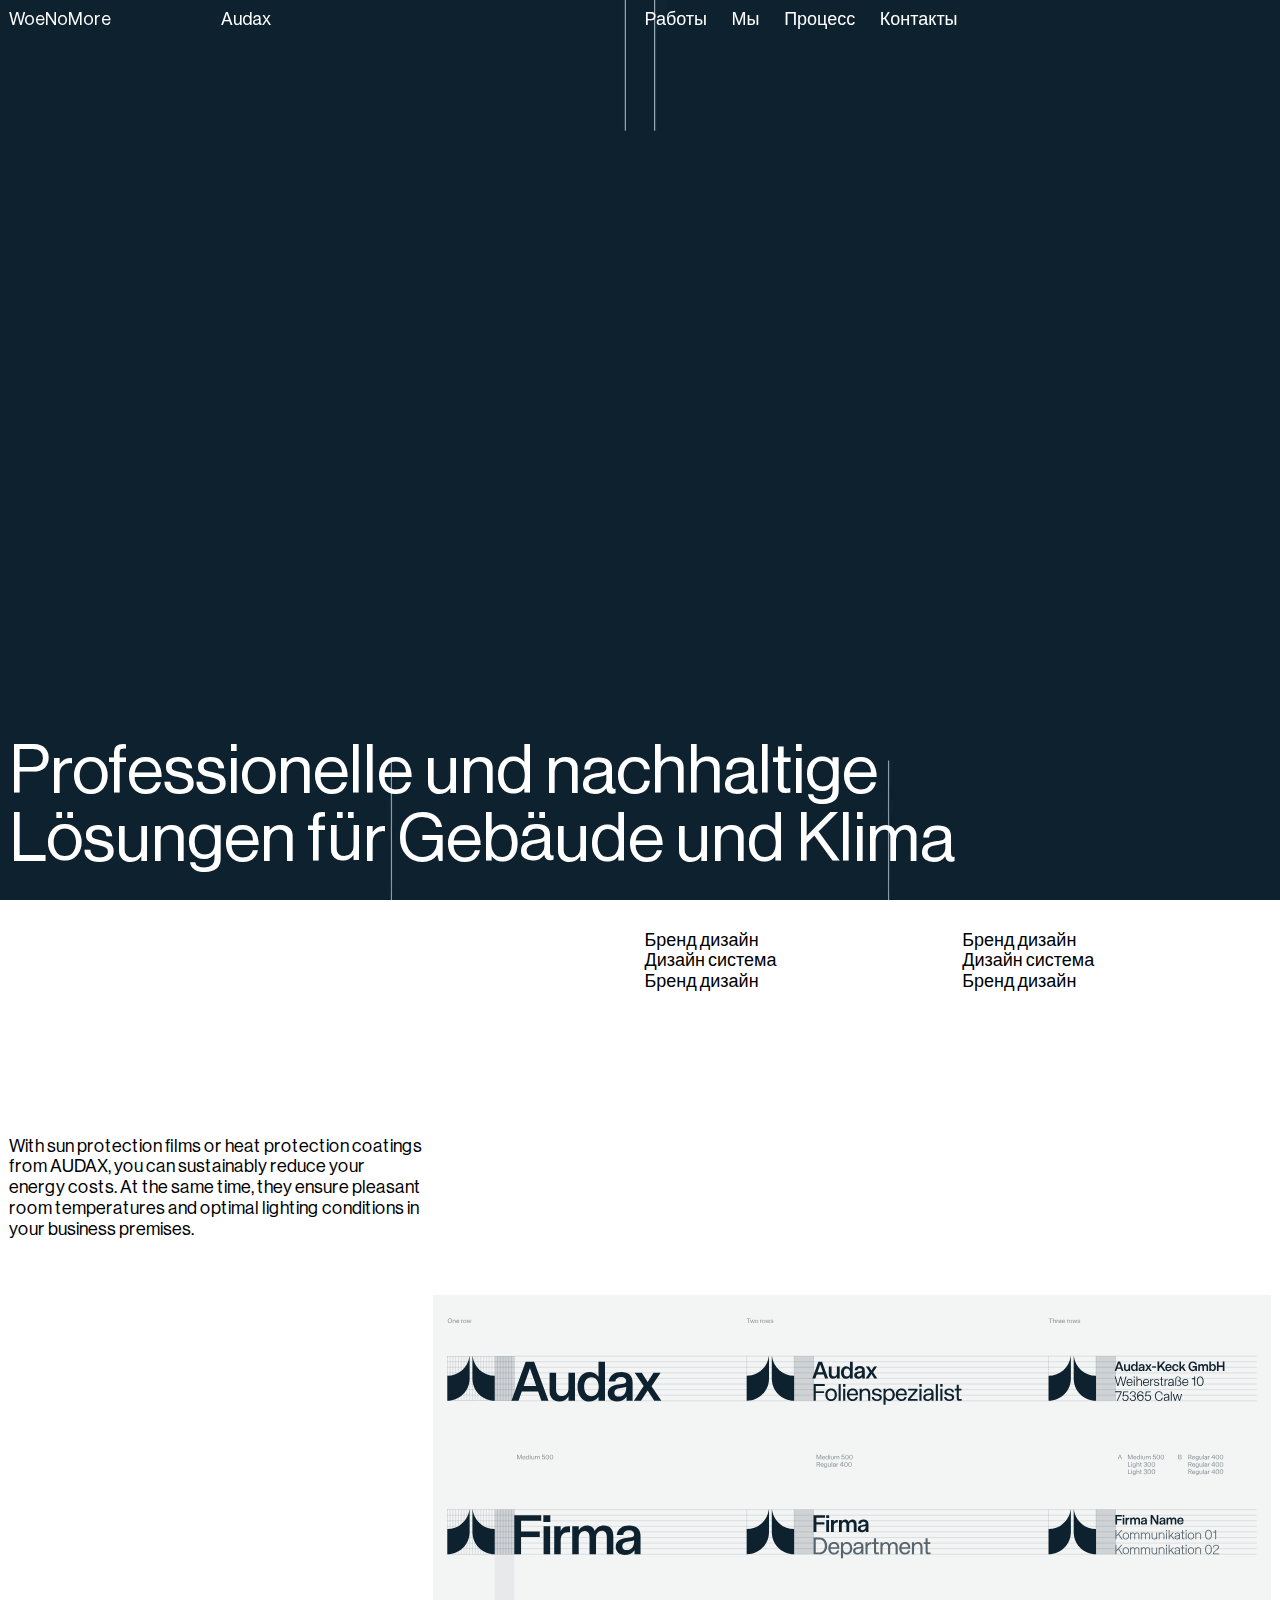
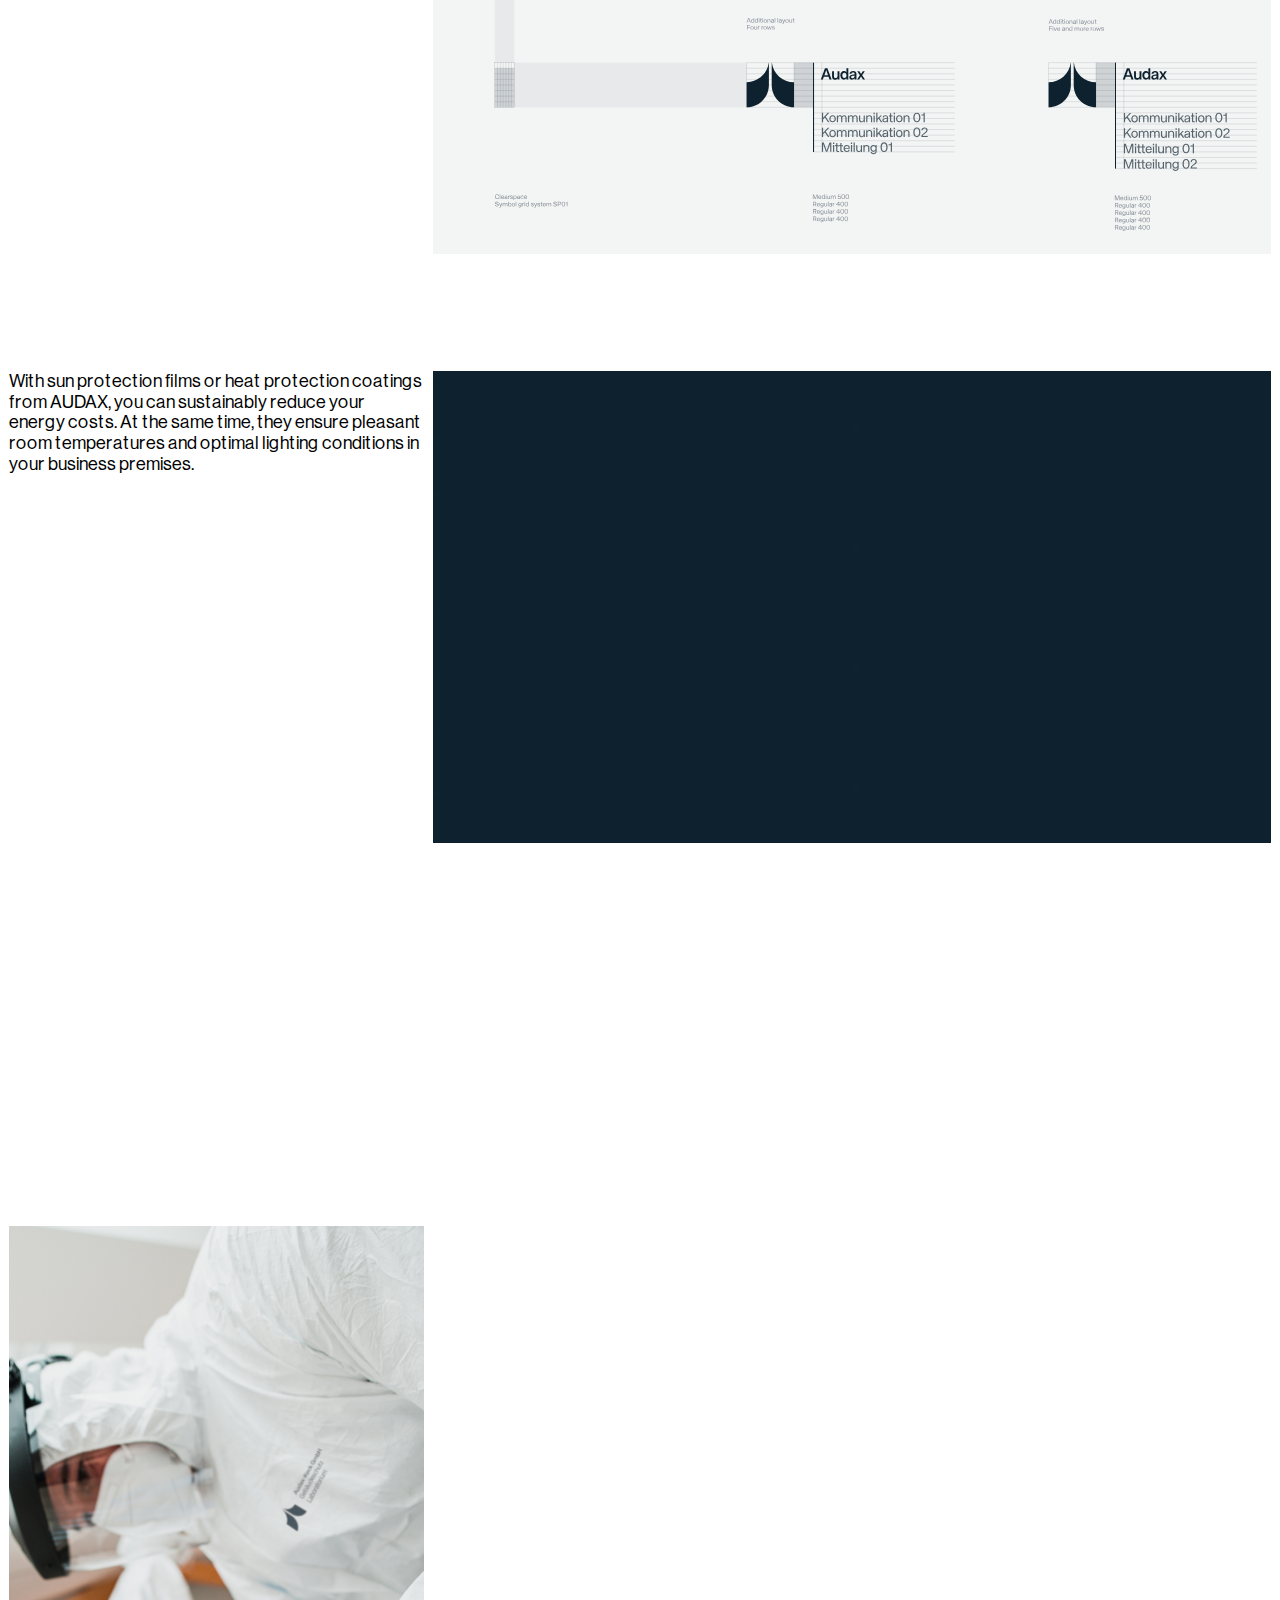
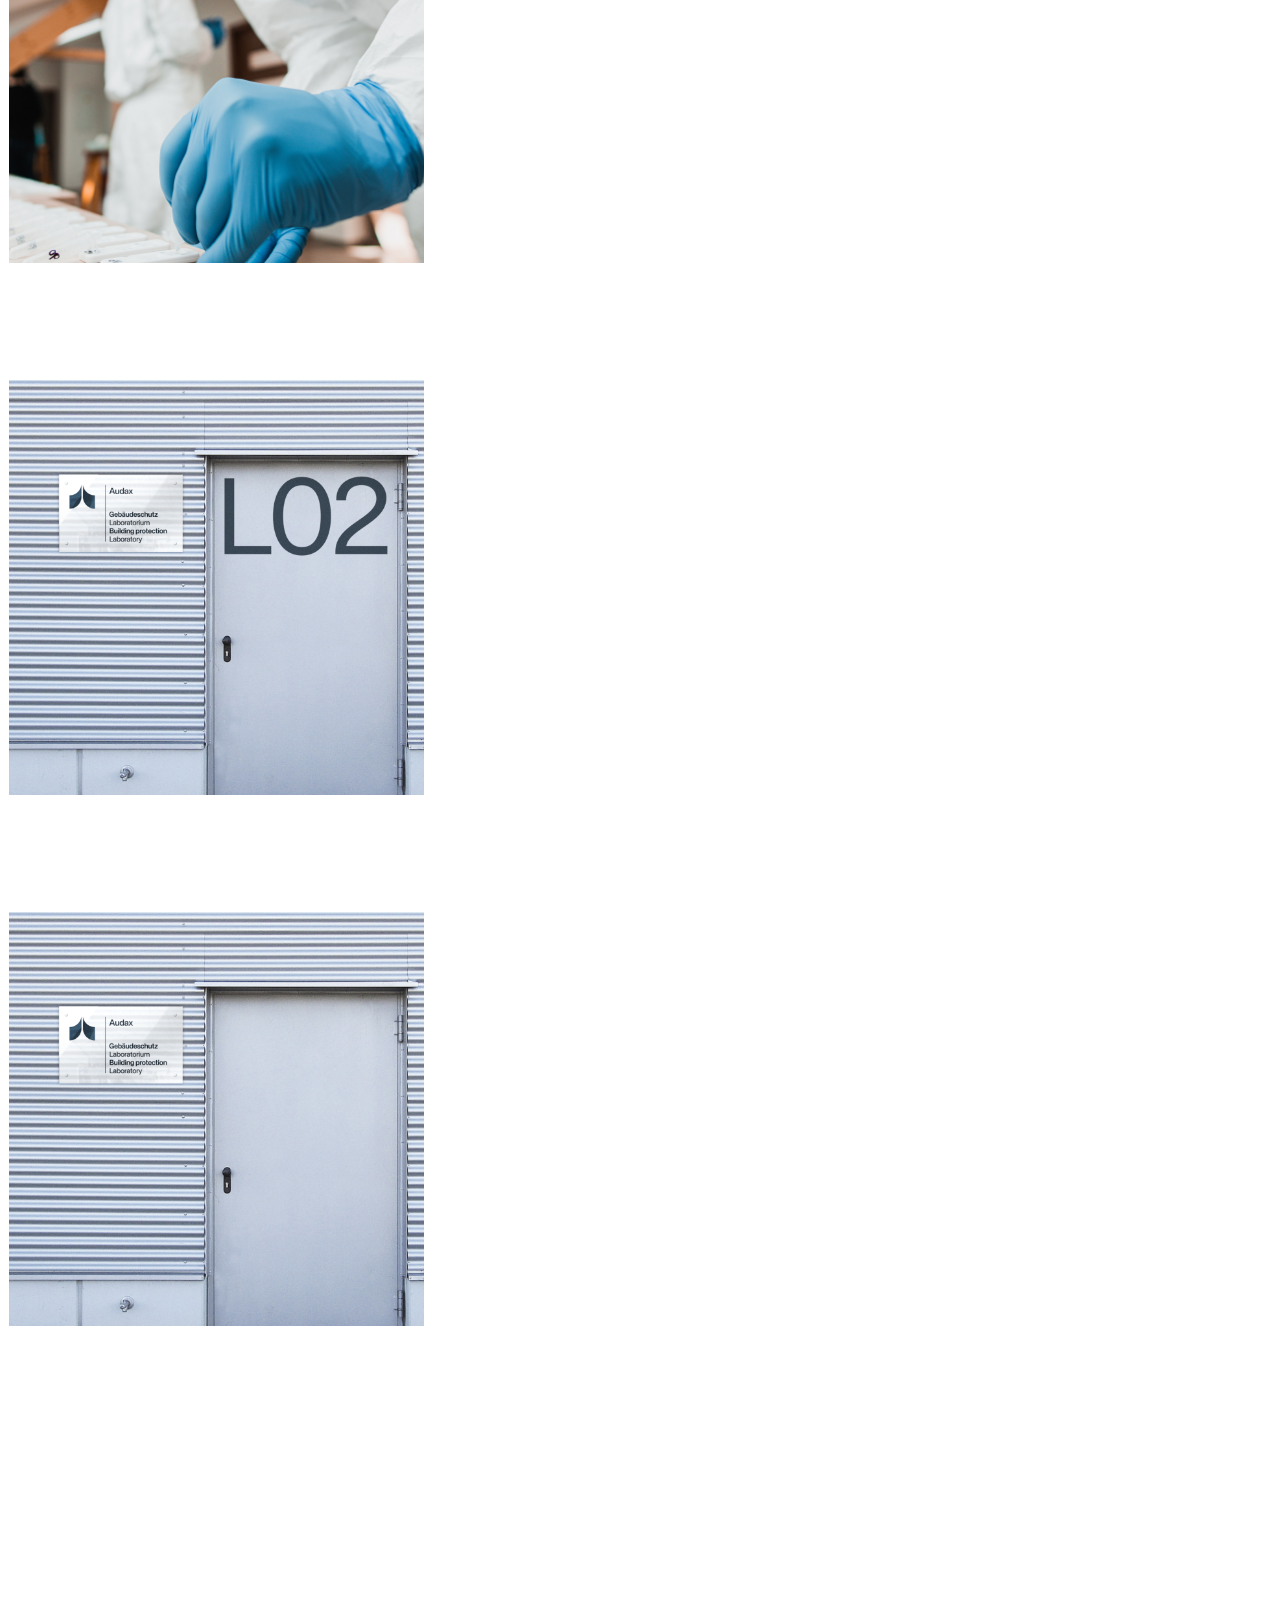
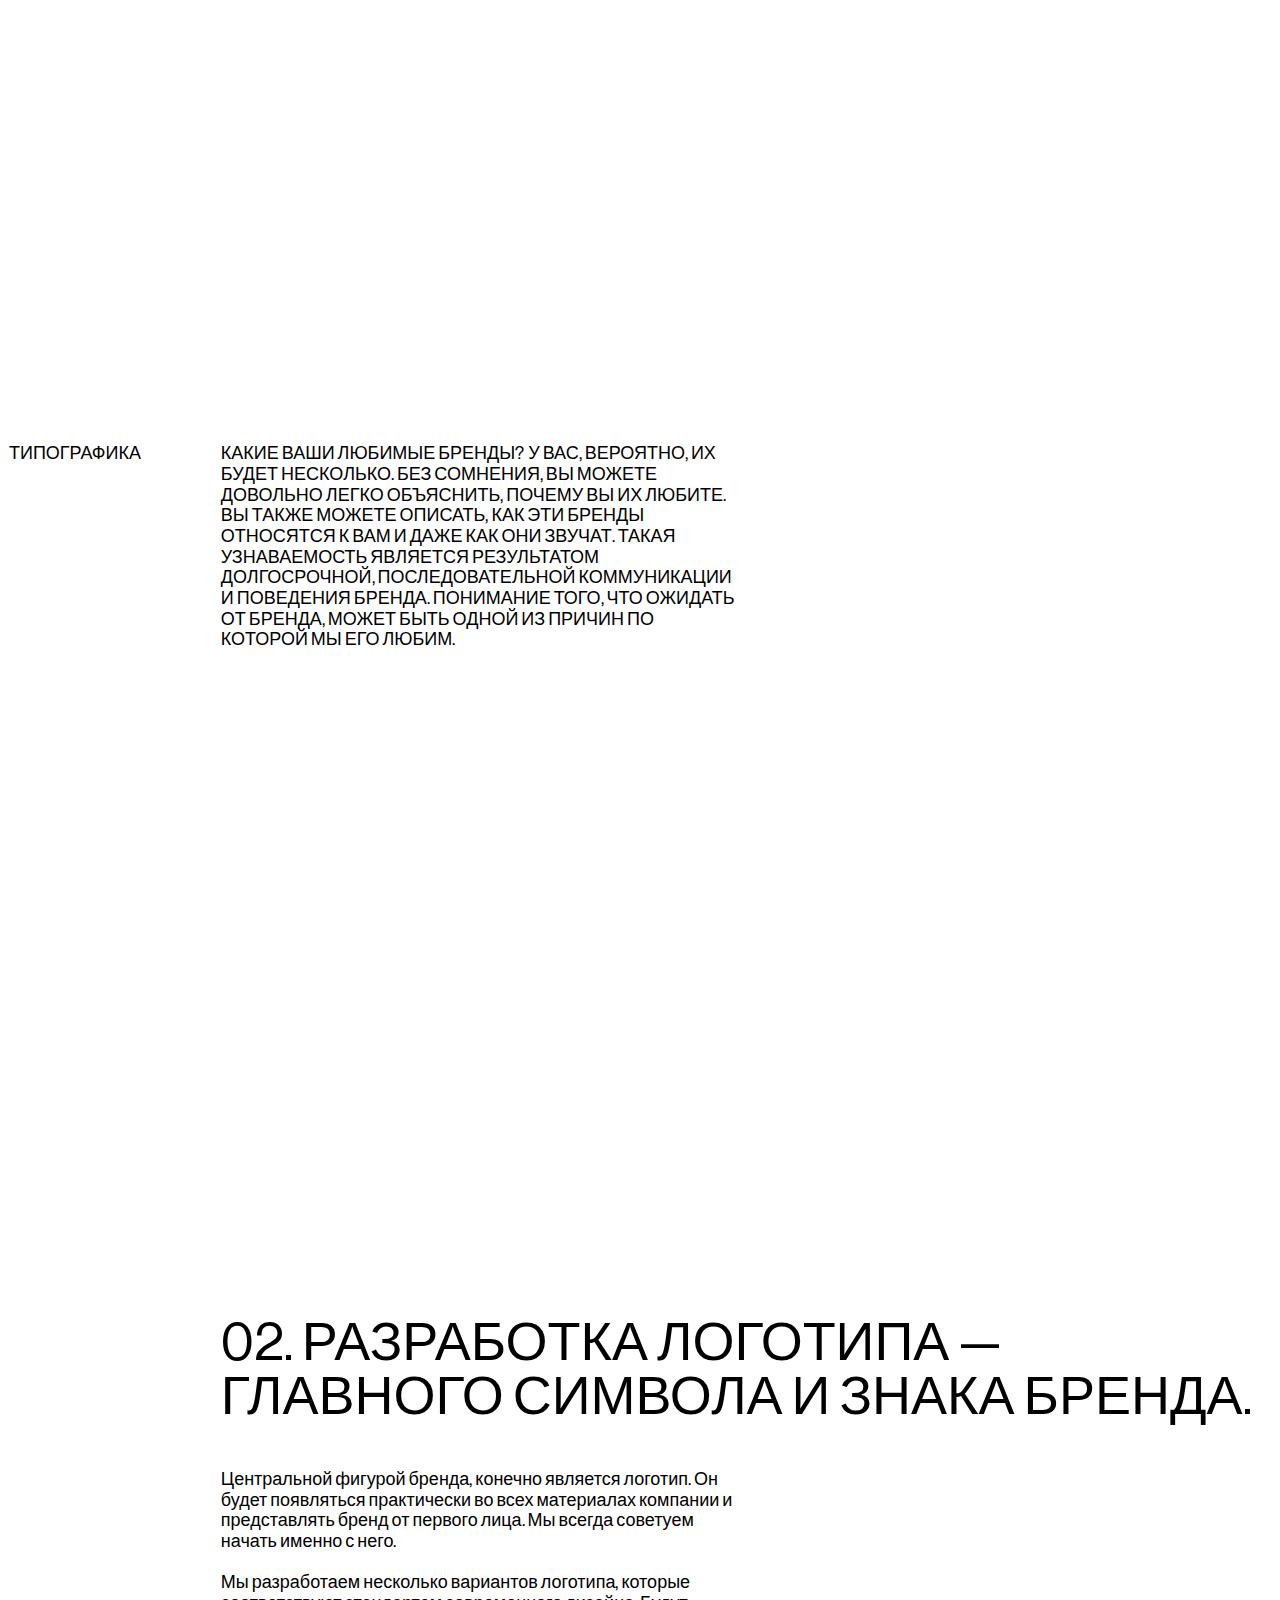
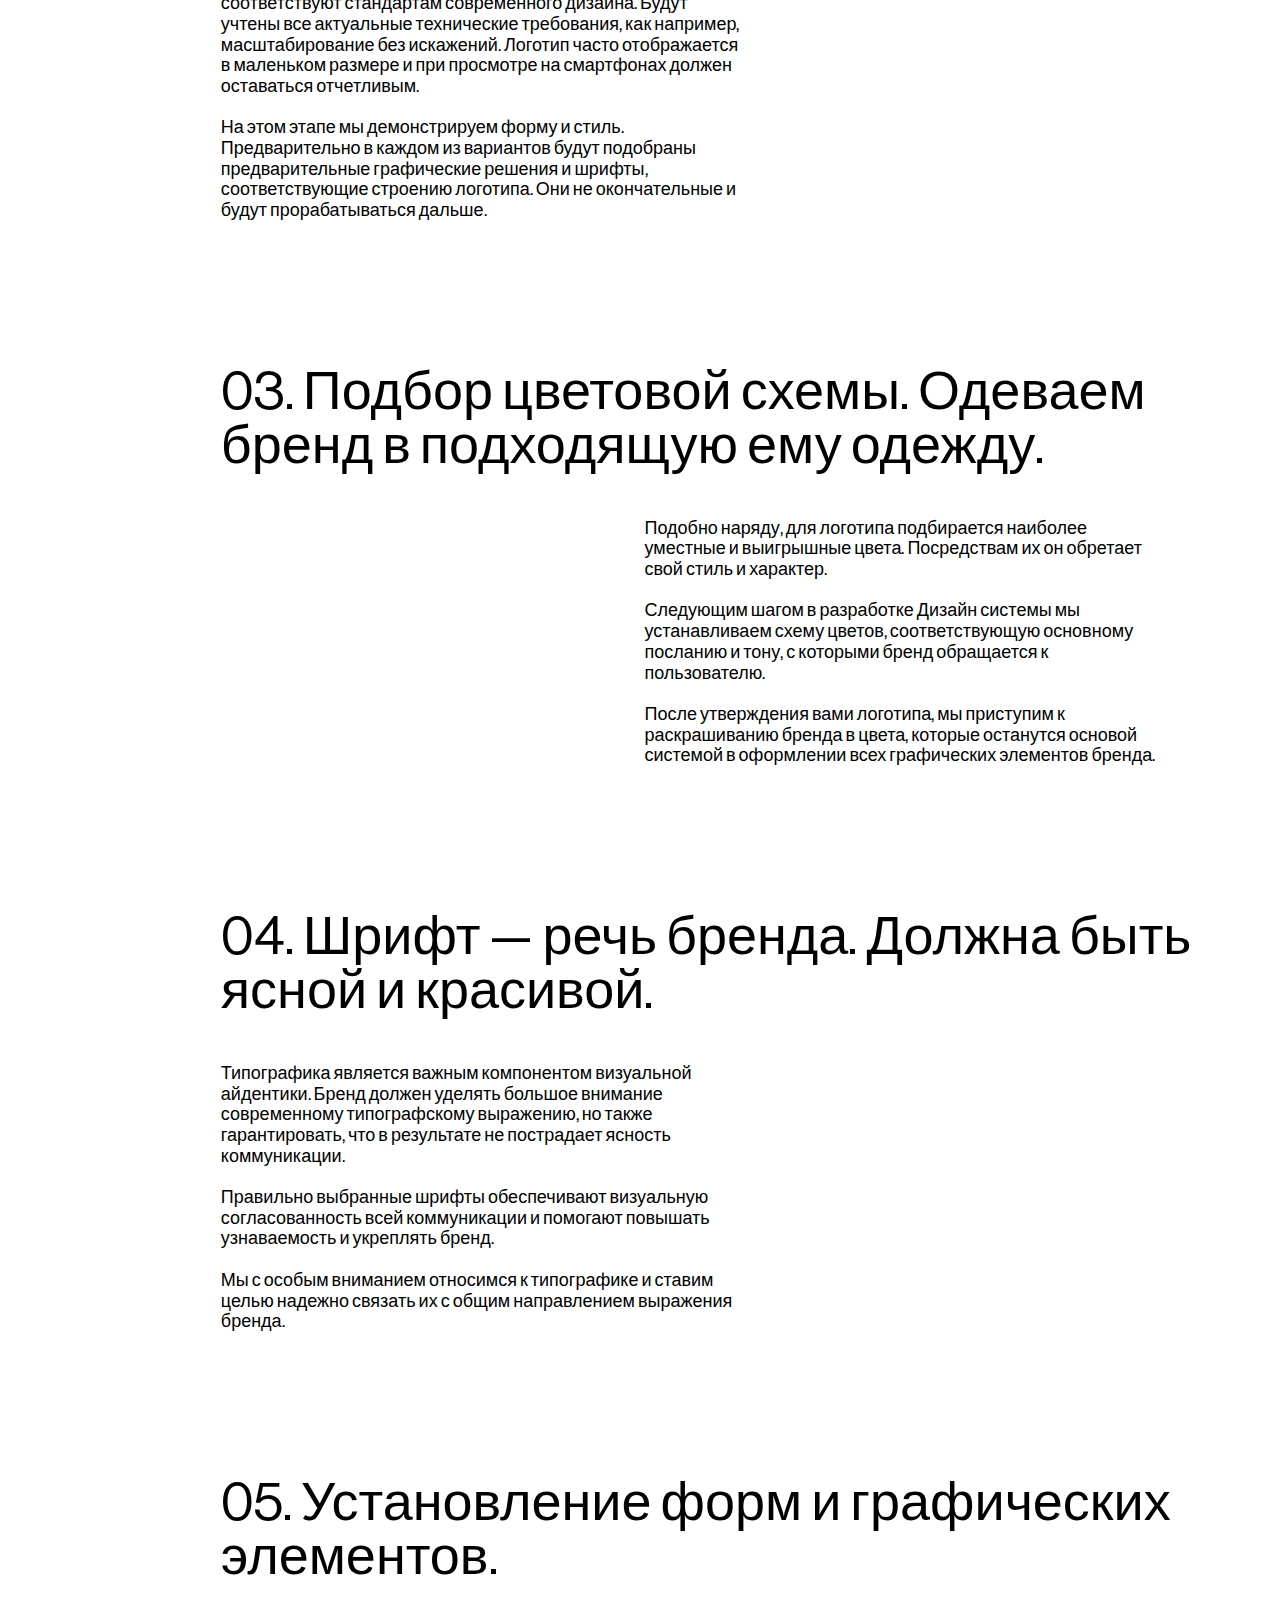
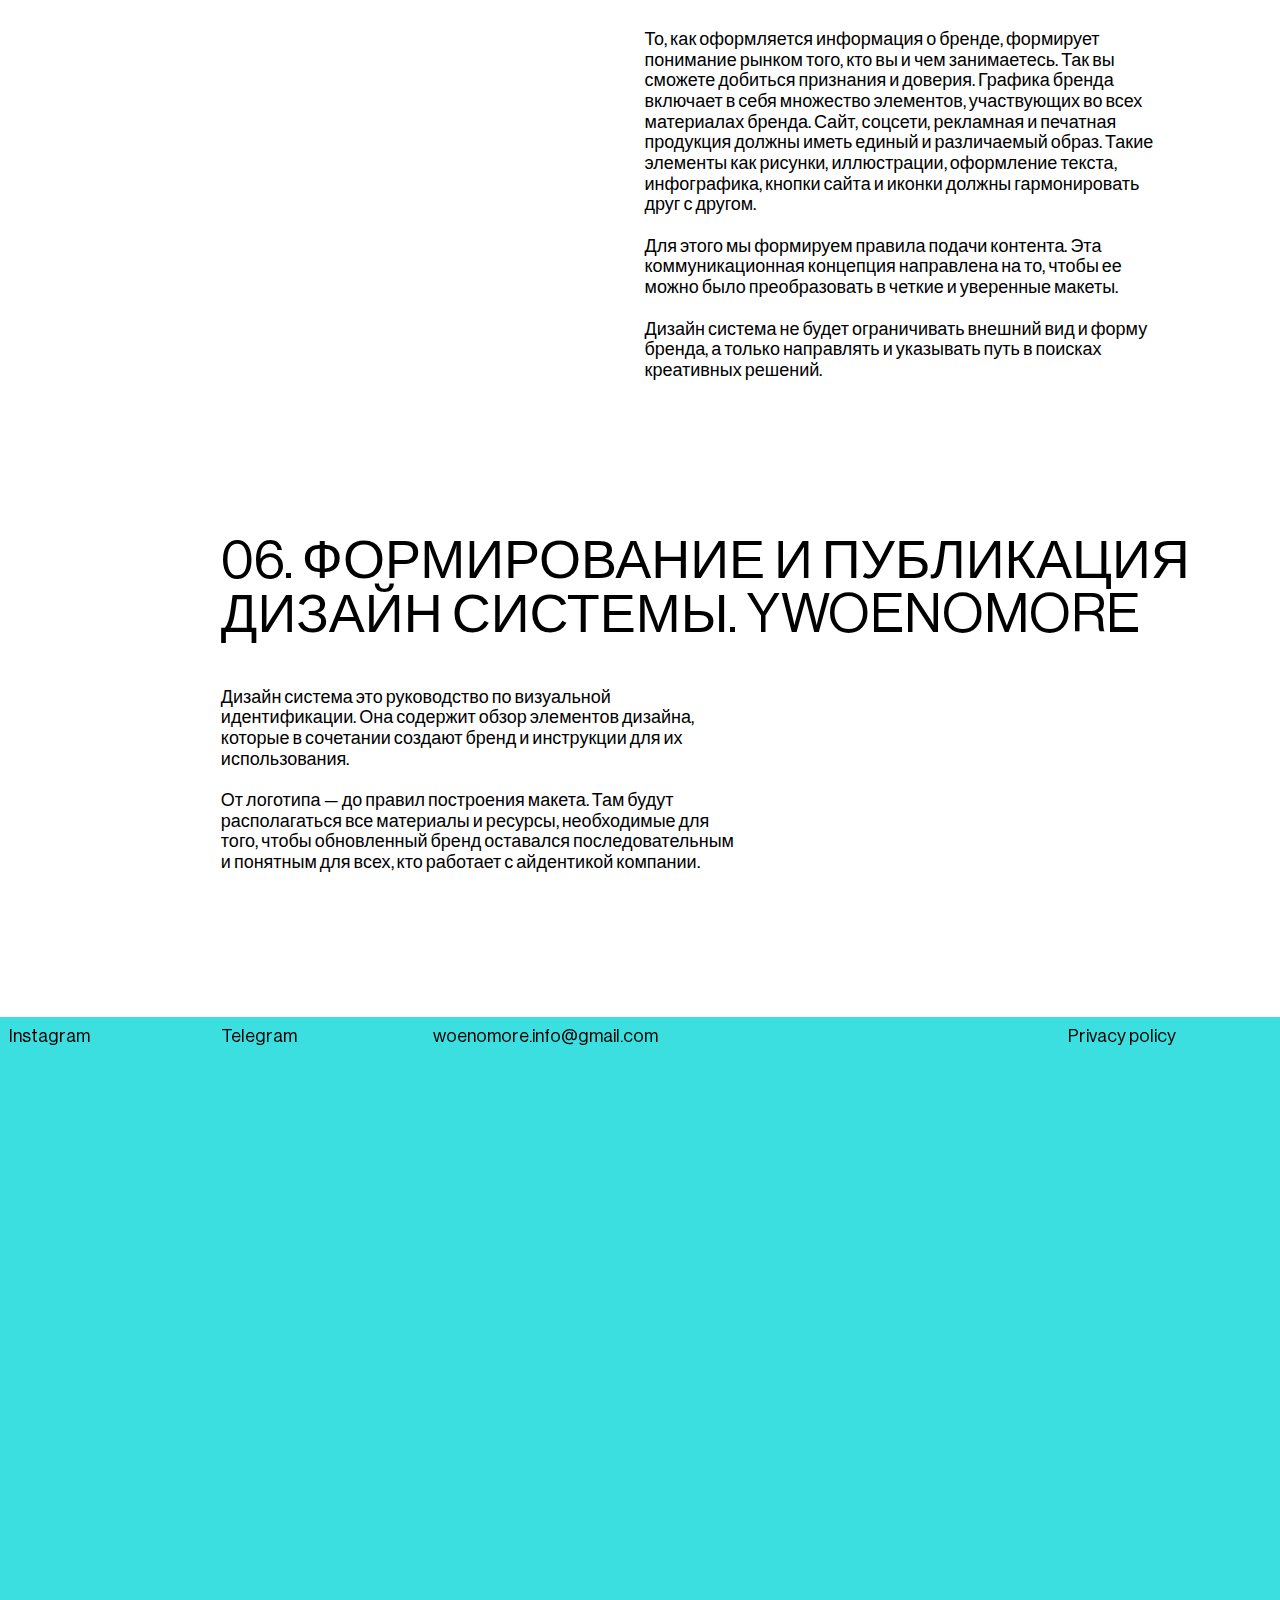
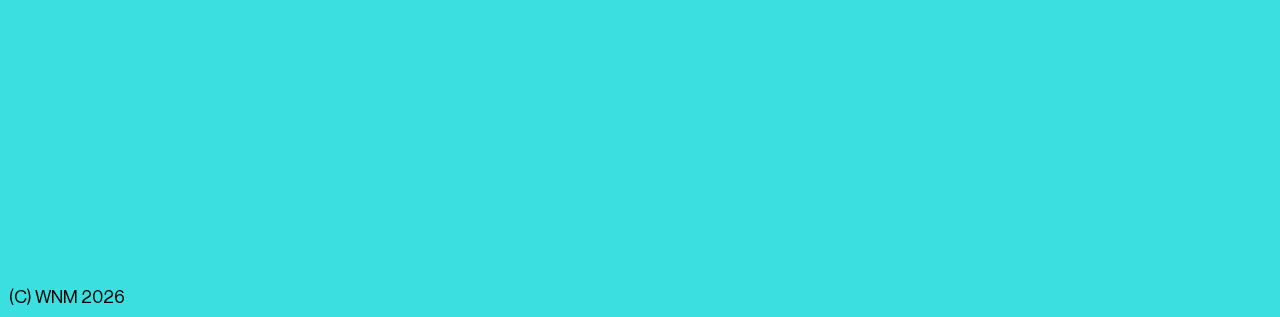
==== projects/audax/index.html @ 57696fc6 "Add files via upload" ====
<!DOCTYPE HTML>
<html lang="en-US">
	<head>
		<title>WNM AUDAX</title>
		<meta charset="utf-8" />
		<meta name="viewport" content="width=device-width, initial-scale=1, user-scalable=no" />
		<link rel="stylesheet" href="../../assets/css/main.css" />
		<noscript><link rel="stylesheet" href="../../assets/css/noscript.css" /></noscript>
        <link rel="icon" type="image/x-icon" href="../../images/support/favicon.ico">
        <link rel="apple-touch-icon" sizes="180x180" href="../../images/support/apple-touch-icon.png">
        <link rel="icon" type="image/png" sizes="32x32" href="../../images/support/favicon-32x32.png">
        <link rel="icon" type="image/png" sizes="16x16" href="../../images/support/favicon-16x16.png">
        <link rel="manifest" href="../../images/support/site.webmanifest">
	</head>
	<body class="is-preload">
    
    
    
			<div id="wrapper" class="divided">

				<!-- TOP -->
					<section class="banner style5 invert orient-left content-align-left image-position-center fullscreen onload-image-fade-in onload-content-fade-right">
						<div class="content">
                            
                            <div class="row">
										<div class="col-2 col-6-small" style="margin-bottom:0">
                                        
                                             <span class="logo_ch logotype" style="position:fixed;">woenomore</span>
                                        
                                        </div>
                                        <div class="col-4 col-6-small">
                                        
                                             <ul class="topmenu">
                                                <li>Audax</li>
                                             </ul>
                                             
                                        </div>
                                        <div class="col-6 col-12-small">
                                        
                                             <ul class="topmenu">
                                                <li><a href="../../ru/index.html">Работы</a></li>
                                                <li><a href="../../ru/index.html">Мы</a></li>
                                                <li><a href="../../ru/index.html">Процесс</a></li>
                                                <li><a href="../../ru/index.html">Контакты</a></li>
                                             </ul>
                                             
                                        </div>
						    </div>
                             
                            <div class="row" style="position:absolute; bottom:0;">
										<div class="col-10 col-12-small">
                                        
                                             <h1 class="major">Professionelle und nachhaltige Lösungen
für Gebäude und Klima</h1>
                                        
                                        </div>
						    </div>
							
						</div>
                        <div class="image">
                             <video data-src="imgs/audax_symbol_logotype_construction.mp4" data-mobsrc="imgs/audax_symbol_logotype_construction.mp4" placeholder="imgs/wnm_artos_video_place.png" autoplay loop muted="" playsinline="" style="background-image: url('imgs/wnm_artos_video_place.png');" src="imgs/audax_symbol_logotype_construction.mp4"></video>
                        </div>
					</section>
                            
                <!-- PARAGRAPH -->
					<section class="wrapper style1 align-left">
						<div class="inner">
                            
                            <div class="row">
                                        <div class="col-6 col-12-small">
                                        </div>
                                        <div class="col-3 col-6-small">
                                        
                                             <p>
                                             <br />
                                             Бренд дизайн
                                             <br />
                                             Дизайн система
                                             <br />
                                             Бренд дизайн
                                             </p>
                                        
                                        </div>
                                        <div class="col-3 col-6-small">
                                        
                                             <p>
                                             <br />
                                             Бренд дизайн
                                             <br />
                                             Дизайн система
                                             <br />
                                             Бренд дизайн
                                             </p>
                                        
                                        </div>
                            </div>
                            
                            <hr />
                            
                            <div class="row">
                                        <div class="col-4 col-12-small">
                                        
                                              <p>With sun protection films or heat protection coatings from AUDAX, you can sustainably reduce your energy costs. At the same time, they ensure pleasant room temperatures and optimal lighting conditions in your business premises.</p>
                                        
                                        </div>
                                        <div class="col-8 col-12-small">
                                        
                                              <span class="image fit"><video data-src="imgs/audax_folienspezialist_tagline.mp4" data-mobsrc="imgs/audax_folienspezialist_tagline.mp4" placeholder="imgs/wnm_artos_video_place.png" autoplay loop muted="" playsinline="" style="background-image: url('imgs/wnm_artos_video_place.png');" src="imgs/audax_folienspezialist_tagline.mp4"></video></span>
                                        
                                        </div>
                            </div>
                            <div class="row">
                                        <div class="col-4 off-12-small">
                                        </div>
                                        <div class="col-8 col-12-small">
                                        
                                              <span class="image fit"><img src="imgs/audax_logotype_lockups_prev.svg" onContextMenu="return false;" alt="" /></span>
                                        
                                        </div>
						    </div>
                            
                            <hr />
                            
                            <div class="row">
                                        <div class="col-4 col-12-small">
                                        
                                              <p>With sun protection films or heat protection coatings from AUDAX, you can sustainably reduce your energy costs. At the same time, they ensure pleasant room temperatures and optimal lighting conditions in your business premises.</p>
                                        
                                        </div>
                                        <div class="col-8 col-12-small">
                                        
                                              <span class="image fit"><video data-src="imgs/audax_symbol_logotype_construction.mp4" data-mobsrc="imgs/audax_symbol_logotype_construction.mp4" placeholder="imgs/wnm_artos_video_place.png" autoplay loop muted="" playsinline="" style="background-image: url('imgs/wnm_artos_video_place.png');" src="imgs/audax_symbol_logotype_construction.mp4"></video></span>
                                        
                                        </div>
                            </div>
                            
                            <hr />
                            
                            <div class="row">
                                        <div class="col-4 col-12-small">
                                        
                                              <span class="image fit"><video data-src="imgs/audax_logotype_sizes_all.mp4" data-mobsrc="imgs/audax_logotype_sizes_all.mp4" placeholder="imgs/wnm_artos_video_place.png" autoplay loop muted="" playsinline="" style="background-image: url('imgs/wnm_artos_video_place.png');" src="imgs/audax_logotype_sizes_all.mp4"></video></span>
                                        
                                        </div>
                                        <div class="col-8 col-12-small">
                                        
                                              
                                        
                                        </div>
                            </div>
                            
                            <hr />
                            
                            <div class="row">
                                        <div class="col-4 col-12-small">
                                        
                                              <span class="image fit"><img src="imgs/audax_coat_laboratory_2.jpg" onContextMenu="return false;" alt="" /></span>
                                        
                                        </div>
                                        <div class="col-8 col-12-small">
                                        
                                              
                                        
                                        </div>
                            </div>
                            
                            <hr />
                            
                            <div class="row">
                                        <div class="col-4 col-12-small">
                                        
                                              <span class="image fit"><img src="imgs/audax_enter_sign_laboratory.jpg" onContextMenu="return false;" alt="" /></span>
                                        
                                        </div>
                                        <div class="col-8 col-12-small">
                                        
                                              
                                        
                                        </div>
                            </div>
                            
                            <hr />
                            
                            <div class="row">
                                        <div class="col-4 col-12-small">
                                        
                                              <span class="image fit"><img src="imgs/audax_enter_sign_laboratory_2.jpg" onContextMenu="return false;" alt="" /></span>
                                        
                                        </div>
                                        <div class="col-8 col-12-small">
                                        
                                              
                                        
                                        </div>
                            </div>
                            <div class="row">
                                        <div class="col-4 off-12-small">
                                        </div>
										<div class="col-8 col-12-small">
                                        
                                              <span class="image fit"><video data-src="imgs/wnm_artos_typography_prev.mp4" data-mobsrc="imgs/wnm_artos_typography_prev.mp4" placeholder="imgs/wnm_artos_video_place.png" autoplay loop muted="" playsinline="" style="background-image: url('imgs/wnm_artos_video_place.png');" src="imgs/wnm_artos_typography_prev.mp4"></video></span>
                                        
                                        </div>
						    </div>
                            <div class="row">
                                        <div class="col-12 col-12-small">
                                        
                                              <span class="image fit"><img src="imgs/wnm_artos_worker_blanc3.jpg" onContextMenu="return false;" alt="" /></span>
                                        
                                        </div>
						    </div>
                            <div class="row">
                                        <div class="col-8 col-12-small">
                                        
                                              <span class="image fit"><video data-src="imgs/wnm_artos_colors_prev.mp4" data-mobsrc="imgs/wnm_artos_colors_prev.mp4" placeholder="imgs/wnm_artos_video_place.png" autoplay loop muted="" playsinline="" style="background-image: url('imgs/wnm_artos_video_place.png');" src="imgs/wnm_artos_colors_prev.mp4"></video></span>
                                        
                                        </div>
                            </div>
                            <div class="row">
										<div class="col-4 off-12-small">
                                        </div>
                                        <div class="col-8 col-12-small">
                                        
                                              <span class="image fit"><video data-src="imgs/wnm_artos_posts_video.mp4" data-mobsrc="imgs/wnm_artos_posts_video.mp4" placeholder="imgs/wnm_artos_video_place.png" autoplay loop muted="" playsinline="" style="background-image: url('imgs/wnm_artos_video_place.png');" src="imgs/wnm_artos_posts_video.mp4"></video></span>
                                        
                                        </div>
						    </div>
                            <div class="row">
                                        <div class="col-4 off-12-small">
                                        </div>
										<div class="col-8 col-12-small">
                                        
                                              <span class="image fit"><img src="imgs/wnm_artos_web_laptop.jpg" onContextMenu="return false;" alt="" /></span>
                                        
                                        </div>
						    </div>
                            <div class="row">
                                        <div class="col-4 off-12-small">
                                        </div>
										<div class="col-8 col-12-small">
                                        
                                              <span class="image fit"><img src="imgs/wnm_artos_web_devices_p_ph.jpg" onContextMenu="return false;" alt="" /></span>
                                        
                                        </div>
						    </div>
                            <div class="row">
                                        <div class="col-12 col-12-small">
                                        
                                              <span class="image fit"><img src="imgs/wnm_artos_web_devices_3p_4ph.jpg" onContextMenu="return false;" alt="" /></span>
                                        
                                        </div>
						    </div>
                            <div class="row">
                                        <div class="col-12 col-12-small">
                                        
                                              <span class="image fit"><video data-src="imgs/wnm_artos_items_grid.mp4" data-mobsrc="imgs/wnm_artos_items_grid.mp4" placeholder="imgs/wnm_artos_video_place.png" autoplay loop muted="" playsinline="" style="background-image: url('imgs/wnm_artos_video_place.png');" src="imgs/wnm_artos_items_grid.mp4"></video></span>
                                        
                                        </div>
                            </div>
                            <div class="row upup">
                                        <div class="col-2 col-12-small">
                                        
                                             <hr class="major" />
                                             <p>Типографика</p>
                                        
                                        </div>
                                        <div class="col-5 col-12-small">
                                        
                                             <hr class="major" />
                                             <p>Какие ваши любимые бренды? У вас, вероятно, их будет несколько. Без сомнения, вы можете довольно легко объяснить, почему вы их любите. Вы также можете описать, как эти бренды относятся к вам и даже как они звучат. Такая узнаваемость является результатом долгосрочной, последовательной коммуникации и поведения бренда. Понимание того, что ожидать от бренда, может быть одной из причин по которой мы его любим.</p>
                                        
                                        </div>
                            </div>
                            <div class="row">
                                        <div class="col-12 col-12-small">
                                        
                                              <span class="image fit"><img src="imgs/wnm_artos_worker_blanc4.jpg" onContextMenu="return false;" alt="" /></span>
                                        
                                        </div>
						    </div>
                            <div class="row">
										<div class="col-5 col-12-small">
                                        
                                              <span class="image fit"><img src="imgs/wnm_artos_gloves_logo.jpg" onContextMenu="return false;" alt="" /></span>
                                        
                                        </div>
                                        <div class="col-7 col-12-small">
                                        
                                              <span class="image fit"><video data-src="imgs/wnm_artos_banner_worker_w.mp4" data-mobsrc="imgs/wnm_artos_banner_worker_w.mp4" placeholder="imgs/wnm_artos_video_place.png" autoplay loop muted="" playsinline="" style="background-image: url('imgs/wnm_artos_video_place.png');" src="imgs/wnm_artos_banner_worker_w.mp4"></video></span>
                                        
                                        </div>
						    </div>
                            <div class="row">
										<div class="col-12 col-12-small">
                                        
                                              <span class="image fit"><img src="imgs/wnm_lolo_typography_secondary_font.svg" onContextMenu="return false;" alt="" /></span>
                                        
                                        </div>
						    </div>
                            <div class="row">
										<div class="col-12 col-12-small">
                                        
                                              <span class="image fit"><img src="imgs/wnm_lolo_webshop_ipad_iphone.jpg" onContextMenu="return false;" alt="" /></span>
                                        
                                        </div>
						    </div>
                            <div class="row">
                                        <div class="col-5 off-12-small">
                                        </div>
										<div class="col-7 col-12-small">
                                        
                                              <span class="image fit"><img src="imgs/wnm_lolo_webshop_ipad_3.jpg" onContextMenu="return false;" alt="" /></span>
                                        
                                        </div>
						    </div>
                            <div class="row">
                                        <div class="col-5 off-12-small">
                                        </div>
										<div class="col-7 col-12-small">
                                        
                                              <span class="image fit"><video data-src="imgs/wnm_lolo_iphone_iso_kos.mp4" placeholder="" autoplay loop muted="" playsinline="" src="imgs/wnm_lolo_iphone_iso_kos.mp4"></video></span>
                                        
                                        </div>
						    </div>
                            <div class="row">
                                        <div class="col-5 off-12-small">
                                        </div>
										<div class="col-7 col-12-small">
                                        
                                              <span class="image fit"><img src="imgs/wnm_lolo_iphone_iso_narrow.jpg" onContextMenu="return false;" alt="" /></span>
                                        
                                        </div>
						    </div>
                            <div class="row">
										<div class="col-6 col-12-small">
                                        
                                              <span class="image fit"><video data-src="imgs/wnm_lolo_fabric_symbols.mp4" placeholder="" autoplay loop muted="" playsinline="" src="imgs/wnm_lolo_fabric_symbols.mp4"></video></span>
                                        
                                        </div>
                                        <div class="col-6 off-12-small">
                                        </div>
						    </div>
                             
                            <hr />

                <!-- PARAGRAPH -->
                            
                            <div class="row upup">
                                        <div class="col-2 col-12-small">
                                        </div>
										<div class="col-10 col-12-small">
                                        
                                             <h1>02. Разработка логотипа &#8212; главного символа и знака бренда.</h1>
                                             <hr class="major" />
                                        
                                        </div>
                            </div>
                            <div class="row text">
                                        <div class="col-2 col-12-small">
                                        </div>
                                        <div class="col-5 col-12-small">
                                        
                                             <p>Центральной фигурой бренда, конечно является логотип. Он будет появляться практически во всех материалах компании и представлять бренд от первого лица. Мы всегда советуем начать именно с него.
                                             <br /><br />
                                             Мы разработаем несколько вариантов логотипа, которые соответствуют стандартам современного дизайна. Будут учтены все актуальные технические требования, как например, масштабирование без искажений. Логотип часто отображается в маленьком размере и при просмотре на смартфонах должен оставаться отчетливым.
                                             <br /><br />
                                             На этом этапе мы демонстрируем форму и стиль. Предварительно в каждом из вариантов будут подобраны предварительные графические решения и шрифты, соответствующие строению логотипа. Они не окончательные и будут прорабатываться дальше.</p>
                                             
                                        </div>
						    </div>
                            
                            <hr />
                             
                <!-- PARAGRAPH -->
                             
                            <div class="row">
                                        <div class="col-2 col-12-small">
                                        </div>
                                        <div class="col-10 col-12-small">
                                        
                                             <h1>03. Подбор цветовой схемы. Одеваем бренд в подходящую ему одежду.</h1>
                                             <hr class="major" />
                                        
                                        </div>
                            </div>
                            <div class="row">
                                        <div class="col-6 col-12-small">
                                        </div>
                                        <div class="col-5 col-12-small">
                                        
                                             <p>Подобно наряду, для логотипа подбирается наиболее уместные и выигрышные цвета. Посредствам их он обретает свой стиль и характер.
                                             <br /><br />
                                             Следующим шагом в разработке Дизайн системы мы устанавливаем схему цветов, соответствующую основному посланию и тону, с которыми бренд обращается к пользователю.
                                             <br /><br />
                                             После утверждения вами логотипа, мы приступим к раскрашиванию бренда в цвета, которые останутся основой системой в оформлении всех графических элементов бренда.</p>
                                             
                                        </div>
						    </div>
                             
                            <hr />
                             
                <!-- PARAGRAPH -->
                             
                            <div class="row">
                                        <div class="col-2 col-12-small">
                                        </div>
										<div class="col-10 col-12-small">
                                        
                                             <h1>04. Шрифт &#8212; речь бренда. Должна быть ясной и красивой.</h1>
                                             <hr class="major" />
                                        
                                        </div>
                            </div>
                            <div class="row">
                                        <div class="col-2 col-12-small">
                                        </div>
                                        <div class="col-5 col-12-small">
                                        
                                             <p>Типографика является важным компонентом визуальной айдентики. Бренд должен уделять большое внимание современному типографскому выражению, но также гарантировать, что в результате не пострадает ясность коммуникации.
                                             <br /><br />
                                             Правильно выбранные шрифты обеспечивают визуальную согласованность всей коммуникации и помогают повышать узнаваемость и укреплять бренд.
                                             <br /><br />
                                             Мы с особым вниманием относимся к типографике и ставим целью надежно связать их с общим направлением выражения бренда.
</p>
                                             
                                        </div>
						    </div>
                             
                            <hr />
                             
                <!-- PARAGRAPH -->
                             
                            <div class="row">
                                        <div class="col-2 col-12-small">
                                        </div>
										<div class="col-10 col-12-small">
                                        
                                             <h1>05. Установление форм и графических элементов.</h1>
                                             <hr class="major" />
                                        
                                        </div>
                            </div>
                            <div class="row">
                                        <div class="col-6 col-12-small">
                                        </div>
                                        <div class="col-5 col-12-small">
                                        
                                             <p>То, как оформляется информация о бренде, формирует понимание рынком того, кто вы и чем занимаетесь. Так вы сможете добиться признания и доверия. Графика бренда включает в себя множество элементов, участвующих во всех материалах бренда. Сайт, соцсети, рекламная и печатная продукция должны иметь единый и различаемый образ. Такие элементы как рисунки, иллюстрации, оформление текста, инфографика, кнопки сайта и иконки должны гармонировать друг с другом. 
                                             <br /><br />
                                             Для этого мы формируем правила подачи контента. Эта коммуникационная концепция направлена на то, чтобы ее можно было преобразовать в четкие и уверенные макеты.
                                             <br /><br />
                                             Дизайн система не будет ограничивать внешний вид и форму бренда, а только направлять и указывать путь в поисках креативных решений.</p>
                                             
                                        </div>
						    </div>
                             
                            <hr />
                             
                <!-- PARAGRAPH -->
                             
                            <div class="row">
                                        <div class="col-12 col-12-small">
                                        
                                              <span class="image fit"><img src="../../images/wb_design_system.png" alt="" /></span>
                                        
                                        </div>
                            </div>
                            <div class="row upup">
                                        <div class="col-2 col-12-small">
                                        </div>
										<div class="col-10 col-12-small">
                                        
                                             <h1>06. Формирование и публикация Дизайн системы. ywoenomore</h1>
                                             <hr class="major" />
                                        
                                        </div>
                            </div>
                            <div class="row">
                                        <div class="col-2 col-12-small">
                                        </div>
                                        <div class="col-5 col-12-small">
                                        
                                             <p>Дизайн система это руководство по визуальной идентификации. Она содержит обзор элементов дизайна, которые в сочетании создают бренд и инструкции для их использования.
                                             <br /><br />
                                             От логотипа &#8212; до правил построения макета. Там будут располагаться все материалы и ресурсы, необходимые для того, чтобы обновленный бренд оставался последовательным и понятным для всех, кто работает с айдентикой компании.</p>
                                             
                                        </div>
						    </div>
                             
                            <hr style="border:none;" />
						
                        
                        </div>
                     </section>


				<!-- BOTTOM -->
					<section class="banner style5 color1 orient-left content-align-left image-position-center fullscreen onload-image-fade-in onload-content-fade-right" style="z-index: 1;">
						<div class="content" style="-webkit-transform-style: preserve-3d; -moz-transform-style: preserve-3d; transform-style: preserve-3d;">
                            
                            <div class="row">
										<div class="col-2 col-12-small">
                                              
                                              <a href="https://www.instagram.com/webehoove/" target="_blank">Instagram</a>
                                              
                                        </div>
										<div class="col-2 col-12-small">
                                        
                                             <a href="https://t.me/Webehoove" target="_blank">Telegram</a>
                                        
                                        </div>
                                        <div class="col-6 col-12-small">
                                        
                                             <a href="mailto:woenomore.info@gmail.com">woenomore.info@gmail.com</a>
                                        
                                        </div>
                                        <div class="col-2 col-12-small">
                                        
                                             <a href="privacy-policy">Privacy policy</a>
                                        
                                        </div>
						    </div>
                            <div class="row upup" style="position:relative; top:50%; transform:translateY(-50%);">
										<div class="col-12 col-12-small">
                                        
                                              <div><img src="../../images/wnm/wnm_logotype_name_heavy_b.svg"  onContextMenu="return false;" alt="" /></div>
                                        
                                        </div>
						    </div>
                            <div class="row upup" style="position:absolute; bottom:0;">
										<div class="col-12 col-12-small">
                                        
                                             <span>(C) <span class="logotype">wnm</span> <script>document.write(Date().split(' ')[3])</script></span>
                                        
                                        </div>
						    </div>
							
						</div>
                        <div class="image">
                             
                        </div>
					</section>

			</div>

		<!-- Scripts -->
			<script src="https://ajax.googleapis.com/ajax/libs/jquery/2.1.1/jquery.min.js"></script>
			<script src="../../assets/js/jquery.min.js"></script>
			<script src="../../assets/js/jquery.scrollex.min.js"></script>
			<script src="../../assets/js/jquery.scrolly.min.js"></script>
			<script src="../../assets/js/browser.min.js"></script>
			<script src="../../assets/js/breakpoints.min.js"></script>
			<script src="../../assets/js/util.js"></script>
			<script src="../../assets/js/main.js"></script>
            <script type="text/livescript">
			$(window).scroll(function() {
              $('.logo_ch').html($(this).scrollTop() > 50 ? 'WNM':'WoeNoMore');
            }).scroll();
            </script>
            <script type="text/livescript">
			$(document).ready(function(){       
            var scroll_pos = 0;
            $(document).scroll(function() { 
            scroll_pos = $(this).scrollTop();
            if(scroll_pos > 50) {
                $('.logo_ch').css('color', '#000');
            } else {
                $('.logo_ch').css('color', '#fff');
            }
            });
            });
            </script>

	</body>
</html>
---- assets/css/main.css ----
@font-face {
    font-family: HaasGrotDisp-55Roman;
    src: url(../webfonts/HaasGrotDisp-55Roman.woff2) format('woff2');
    font-display: swap;
    font-style: normal;
}



html, body, div, span, applet, object,
iframe, h1, h2, h3, h4, h5, h6, p, blockquote,
pre, a, abbr, acronym, address, big, cite,
code, del, dfn, em, img, ins, kbd, q, s, samp,
small, strike, strong, sub, sup, tt, var, b,
u, i, center, dl, dt, dd, ol, ul, li, fieldset,
form, label, legend, table, caption, tbody,
tfoot, thead, tr, th, td, article, aside,
canvas, details, embed, figure, figcaption,
footer, header, hgroup, menu, nav, output, ruby,
section, summary, time, mark, audio, video {
	margin: 0;
	padding: 0;
	border: 0;
	font-size: 100%;
	font: inherit;
	vertical-align: baseline;}

article, aside, details, figcaption, figure,
footer, header, hgroup, menu, nav, section {
	display: block;}

body {
	line-height: 1;
}

ol, ul {
	list-style: none;
}

blockquote, q {
	quotes: none;
}

	blockquote:before, blockquote:after, q:before, q:after {
		content: '';
		content: none;
	}

table {
	border-collapse: collapse;
	border-spacing: 0;
}

body {
	-webkit-text-size-adjust: none;
}

mark {
	background-color: transparent;
	color: inherit;
}

input::-moz-focus-inner {
	border: 0;
	padding: 0;
}

input, select, textarea {
	-moz-appearance: none;
	-webkit-appearance: none;
	-ms-appearance: none;
	appearance: none;
}

/* Basic */

	@-ms-viewport {
		width: device-width;
	}

	body {
		-ms-overflow-style: scrollbar;
	}

	@media screen and (max-width: 480px) {

		html, body {
			min-width: 320px;
		}

	}

	html {
		box-sizing: border-box;
	}

	*, *:before, *:after {
		box-sizing: inherit;
	}

	body {
		background: #ffffff;
	}

		body.is-preload *, body.is-preload *:before, body.is-preload *:after {
			-moz-animation: none !important;
			-webkit-animation: none !important;
			-ms-animation: none !important;
			animation: none !important;
			-moz-transition: none !important;
			-webkit-transition: none !important;
			-ms-transition: none !important;
			transition: none !important;
		}

/* Type */

	html {
		font-size: 20px;
	}

		@media screen and (max-width: 1680px) {

			html {
				font-size: 18px;
			}

		}

		@media screen and (max-width: 1280px) {

			html {
				font-size: 18px;
			}

		}

		@media screen and (max-width: 980px) {

			html {
				font-size: 18px;
			}

		}

		@media screen and (max-width: 820px) {

			html {
				font-size: 18px;
			}

		}
		
		@media screen and (max-width: 736px) {

			html {
				font-size: 18px;
			}

		}

		@media screen and (max-width: 360px) {

			html {
				font-size: 18px;
			}

		}

	body {
		background-color: #ffffff;
		color: #000000;
	}

	body, input, select, textarea {
		font-family: 'HaasGrotDisp-55Roman', 'Helvetica Neue', Helvetica, sans-serif;
		font-weight: normal;
		font-size: 1rem;
		font-style: normal;
		letter-spacing: 0;
		line-height: 1.15;
	}

	a {
		-moz-transition: color 0.2s ease-in-out;
		-webkit-transition: color 0.2s ease-in-out;
		-ms-transition: color 0.2s ease-in-out;
		transition: color 0.2s ease-in-out;
		text-decoration: none;
	}

		a:hover {
			text-decoration: none;
		}

	strong, b {
		font-family: 'Helvetica Now Display', 'Helvetica Neue', Helvetica, sans-serif;
		font-weight: normal;
	}

	em, i {
		font-style: italic;
	}

	p {
		margin: 0 0 1.5rem 0;
	}
		
		p.major {
			font-size: 1.25rem;
		}

	h1, h2, h3, h4, h5, h6 {
		font-weight: normal;
		line-height: 1;
		letter-spacing: 0;
		margin: 0 0 1rem 0;
	}

		h1 a, h2 a, h3 a, h4 a, h5 a, h6 a {
			color: inherit;
			text-decoration: none;
		}
		
		.upup {
			text-transform: uppercase;
		}
		
		.medium {
			font-family: 'WNM-Medium-text', sans-serif;
		    font-weight: normal;
		}
		
		.bold {
			font-family: 'WNM-Bold-text', sans-serif;
		    font-weight: normal;
		}

	h1 {
		font-size: 4.75rem;
	}
	
	h1.major {
		font-size: 5rem;
	}

	h2 {
		font-size: 2.25rem;
	}

	h3 {
		font-size: 1.5rem;
	}

	h4 {
		font-size: 1.1rem;
	}

	h5 {
		font-size: 0.9rem;
	}

	h6 {
		font-size: 0.7rem;
	}
	
	sub {
		font-size: 0.8rem;
		position: relative;
		top: 0.5rem;
	}

	sup {
		font-size: 0.8rem;
		position: relative;
		top: -0.5rem;
	}

	blockquote {
		border-left: solid 4px;
		font-style: italic;
		margin: 0 0 2rem 0;
		padding: 0.5rem 0 0.5rem 2rem;
	}

	code {
		border-radius: 4px;
		font-family: "Courier New", monospace;
		font-size: 0.9em;
		margin: 0 0.25rem;
		padding: 0.25rem 0.325rem;
	}

	pre {
		-webkit-overflow-scrolling: touch;
		font-family: "Courier New", monospace;
		font-size: 0.9em;
		margin: 0 0 2rem 0;
	}

		pre code {
			display: block;
			line-height: 1.5;
			padding: 0.75rem 1rem;
			overflow-x: auto;
		}

	hr {
		border: 0;
		border-bottom: none;
		margin: 3rem 0;
	}

		hr.major {
			border: 0;
		    border-bottom: none;
			margin: 1.25rem 0;
		}

	.align-left {
		text-align: left;
	}

	.align-center {
		text-align: center;
	}

	.align-right {
		text-align: right;
	}

	@media screen and (max-width: 1280px) {

		h1 {
			font-size: 3rem;
		}
	
	    h1.major {
		    font-size: 3.75rem;
	    }

		h2 {
			font-size: 2rem;
		}

		h3 {
			font-size: 1.25rem;
		}

		h4 {
			font-size: 1.1rem;
		}
		
		hr {
			margin: 3rem 0;
		}
		
		hr.major {
			margin: 1rem 0;
		}

	}
	
	@media screen and (max-width: 980px) {

		p {
			padding: 0 0 0 0;
		}
		
		h1 {
			font-size: 2rem;
		}
	
	    h1.major {
		    font-size: 2.75rem;
	    }

		h2 {
			font-size: 1.8rem;
		}

		h3 {
			font-size: 1.25rem;
		}

		h4 {
			font-size: 1.1rem;
		}
		
		hr {
			margin: 2rem 0;
		}
		
		hr.major {
			margin: 0.5rem 0;
		}

	}
	
	@media screen and (max-width: 820px) {

		p {
			width: 80%;
		}

	}
	
	@media screen and (max-width: 736px) {

		p {
			width: 100%;
		}

		h1 {
			font-size: 1.6rem;
		}
	
	    h1.major {
		    font-size: 2rem;
	    }

		h2 {
			font-size: 1.35rem;
		}

		h3 {
			font-size: 1.25rem;
		}

		h4 {
			font-size: 1.15rem;
		}
		
		hr {
			margin: 1.5rem 0;
		}
		
		hr.major {
			margin: 0.25rem 0;
		}

	}

	input, select, textarea {
		color: #000000;
	}

	a {
		color: #000000;
	}

		a:hover {
			color: #000000;
			border-bottom: 1px solid rgba(0, 0, 0, 0.9);
		}

	blockquote {
		border-left-color: rgba(0, 0, 0, 0.2);
	}

	code {
		background: rgba(0, 0, 0, 0.05);
		border-color: rgba(0, 0, 0, 0.2);
	}

	hr {
		border-bottom-color: rgba(0, 0, 0, 0.9);
	}

/* Row */

	.row {
		display: flex;
		flex-wrap: wrap;
		box-sizing: border-box;
		align-items: stretch;
	}

		.row > * {
			box-sizing: border-box;
		}

		.row.gtr-uniform > * > :last-child {
			margin-bottom: 0;
		}

		.row.aln-left {
			justify-content: flex-start;
		}

		.row.aln-center {
			justify-content: center;
		}

		.row.aln-right {
			justify-content: flex-end;
		}

		.row.aln-top {
			align-items: flex-start;
		}

		.row.aln-middle {
			align-items: center;
		}

		.row.aln-bottom {
			align-items: flex-end;
		}

		.row > .imp {
			order: -1;
		}

		.row > .col-1 {
			width: 8.33333%;
		}

		.row > .off-1 {
			margin-left: 8.33333%;
		}

		.row > .col-2 {
			width: 16.66667%;
		}

		.row > .off-2 {
			margin-left: 16.66667%;
		}

		.row > .col-3 {
			width: 25%;
		}

		.row > .off-3 {
			margin-left: 25%;
		}

		.row > .col-4 {
			width: 33.33333%;
		}

		.row > .off-4 {
			margin-left: 33.33333%;
		}

		.row > .col-5 {
			width: 41.66667%;
		}

		.row > .off-5 {
			margin-left: 41.66667%;
		}

		.row > .col-6 {
			width: 50%;
		}

		.row > .off-6 {
			margin-left: 50%;
		}

		.row > .col-7 {
			width: 58.33333%;
		}

		.row > .off-7 {
			margin-left: 58.33333%;
		}

		.row > .col-8 {
			width: 66.66667%;
		}

		.row > .off-8 {
			margin-left: 66.66667%;
		}

		.row > .col-9 {
			width: 75%;
		}

		.row > .off-9 {
			margin-left: 75%;
		}

		.row > .col-10 {
			width: 83.33333%;
		}

		.row > .off-10 {
			margin-left: 83.33333%;
		}

		.row > .col-11 {
			width: 91.66667%;
		}

		.row > .off-11 {
			margin-left: 91.66667%;
		}

		.row > .col-12 {
			width: 100%;
		}

		.row > .off-12 {
			margin-left: 100%;
		}

		.row.gtr-0 {
			margin-top: 0;
			margin-left: 0rem;
		}

			.row.gtr-0 > * {
				padding: 0 0 0 0rem;
			}

			.row.gtr-0.gtr-uniform {
				margin-top: 0rem;
			}

				.row.gtr-0.gtr-uniform > * {
					padding-top: 0rem;
				}

		.row.gtr-25 {
			margin-top: 0;
			margin-left: -0.5rem;
		}

			.row.gtr-25 > * {
				padding: 0 0 0 0.5rem;
			}

			.row.gtr-25.gtr-uniform {
				margin-top: -0.5rem;
			}

				.row.gtr-25.gtr-uniform > * {
					padding-top: 0.5rem;
				}

		.row.gtr-50 {
			margin-top: 0;
			margin-left: -1rem;
		}

			.row.gtr-50 > * {
				padding: 0 0 0 1rem;
			}

			.row.gtr-50.gtr-uniform {
				margin-top: -1rem;
			}

				.row.gtr-50.gtr-uniform > * {
					padding-top: 1rem;
				}

		.row {
			margin-top: 0;
			margin-left: -0.5rem;
		}

			.row > * {
				padding: 0.5rem 0 0 0.5rem;
			}

			.row.gtr-uniform {
				margin-top: -0.5rem;
			}

				.row.gtr-uniform > * {
					padding-top: 0.5rem;
				}

		.row.gtr-150 {
			margin-top: 0;
			margin-left: -3rem;
		}

			.row.gtr-150 > * {
				padding: 0 0 0 3rem;
			}

			.row.gtr-150.gtr-uniform {
				margin-top: -3rem;
			}

				.row.gtr-150.gtr-uniform > * {
					padding-top: 3rem;
				}

		.row.gtr-200 {
			margin-top: 0;
			margin-left: -4rem;
		}

			.row.gtr-200 > * {
				padding: 0 0 0 4rem;
			}

			.row.gtr-200.gtr-uniform {
				margin-top: -4rem;
			}

				.row.gtr-200.gtr-uniform > * {
					padding-top: 4rem;
				}

		@media screen and (max-width: 1680px) {

			.row {
				display: flex;
				flex-wrap: wrap;
				box-sizing: border-box;
				align-items: stretch;
			}

				.row > * {
					box-sizing: border-box;
				}

				.row.gtr-uniform > * > :last-child {
					margin-bottom: 0;
				}

				.row.aln-left {
					justify-content: flex-start;
				}

				.row.aln-center {
					justify-content: center;
				}

				.row.aln-right {
					justify-content: flex-end;
				}

				.row.aln-top {
					align-items: flex-start;
				}

				.row.aln-middle {
					align-items: center;
				}

				.row.aln-bottom {
					align-items: flex-end;
				}

				.row > .imp-xlarge {
					order: -1;
				}

				.row > .col-1-xlarge {
					width: 8.33333%;
				}

				.row > .off-1-xlarge {
					margin-left: 8.33333%;
				}

				.row > .col-2-xlarge {
					width: 16.66667%;
				}

				.row > .off-2-xlarge {
					margin-left: 16.66667%;
				}

				.row > .col-3-xlarge {
					width: 25%;
				}

				.row > .off-3-xlarge {
					margin-left: 25%;
				}

				.row > .col-4-xlarge {
					width: 33.33333%;
				}

				.row > .off-4-xlarge {
					margin-left: 33.33333%;
				}

				.row > .col-5-xlarge {
					width: 41.66667%;
				}

				.row > .off-5-xlarge {
					margin-left: 41.66667%;
				}

				.row > .col-6-xlarge {
					width: 50%;
				}

				.row > .off-6-xlarge {
					margin-left: 50%;
				}

				.row > .col-7-xlarge {
					width: 58.33333%;
				}

				.row > .off-7-xlarge {
					margin-left: 58.33333%;
				}

				.row > .col-8-xlarge {
					width: 66.66667%;
				}

				.row > .off-8-xlarge {
					margin-left: 66.66667%;
				}

				.row > .col-9-xlarge {
					width: 75%;
				}

				.row > .off-9-xlarge {
					margin-left: 75%;
				}

				.row > .col-10-xlarge {
					width: 83.33333%;
				}

				.row > .off-10-xlarge {
					margin-left: 83.33333%;
				}

				.row > .col-11-xlarge {
					width: 91.66667%;
				}

				.row > .off-11-xlarge {
					margin-left: 91.66667%;
				}

				.row > .col-12-xlarge {
					width: 100%;
				}

				.row > .off-12-xlarge {
					margin-left: 100%;
				}

				.row.gtr-0 {
					margin-top: 0;
					margin-left: 0rem;
				}

					.row.gtr-0 > * {
						padding: 0 0 0 0rem;
					}

					.row.gtr-0.gtr-uniform {
						margin-top: 0rem;
					}

						.row.gtr-0.gtr-uniform > * {
							padding-top: 0rem;
						}

				.row.gtr-25 {
					margin-top: 0;
					margin-left: -0.5rem;
				}

					.row.gtr-25 > * {
						padding: 0 0 0 0.5rem;
					}

					.row.gtr-25.gtr-uniform {
						margin-top: -0.5rem;
					}

						.row.gtr-25.gtr-uniform > * {
							padding-top: 0.5rem;
						}

				.row.gtr-50 {
					margin-top: 0;
					margin-left: -1rem;
				}

					.row.gtr-50 > * {
						padding: 0 0 0 1rem;
					}

					.row.gtr-50.gtr-uniform {
						margin-top: -1rem;
					}

						.row.gtr-50.gtr-uniform > * {
							padding-top: 1rem;
						}

				.row {
					margin-top: 0;
					margin-left: -0.5rem;
				}

					.row > * {
						padding: 0.5rem 0 0 0.5rem;
					}

					.row.gtr-uniform {
						margin-top: -0.5rem;
					}

						.row.gtr-uniform > * {
							padding-top: 0.5rem;
						}

				.row.gtr-150 {
					margin-top: 0;
					margin-left: -3rem;
				}

					.row.gtr-150 > * {
						padding: 0 0 0 3rem;
					}

					.row.gtr-150.gtr-uniform {
						margin-top: -3rem;
					}

						.row.gtr-150.gtr-uniform > * {
							padding-top: 3rem;
						}

				.row.gtr-200 {
					margin-top: 0;
					margin-left: -4rem;
				}

					.row.gtr-200 > * {
						padding: 0 0 0 4rem;
					}

					.row.gtr-200.gtr-uniform {
						margin-top: -4rem;
					}

						.row.gtr-200.gtr-uniform > * {
							padding-top: 4rem;
						}

		}

		@media screen and (max-width: 1280px) {

			.row {
				display: flex;
				flex-wrap: wrap;
				box-sizing: border-box;
				align-items: stretch;
			}

				.row > * {
					box-sizing: border-box;
				}

				.row.gtr-uniform > * > :last-child {
					margin-bottom: 0;
				}

				.row.aln-left {
					justify-content: flex-start;
				}

				.row.aln-center {
					justify-content: center;
				}

				.row.aln-right {
					justify-content: flex-end;
				}

				.row.aln-top {
					align-items: flex-start;
				}

				.row.aln-middle {
					align-items: center;
				}

				.row.aln-bottom {
					align-items: flex-end;
				}

				.row > .imp-large {
					order: -1;
				}

				.row > .col-1-large {
					width: 8.33333%;
				}

				.row > .off-1-large {
					margin-left: 8.33333%;
				}

				.row > .col-2-large {
					width: 16.66667%;
				}

				.row > .off-2-large {
					margin-left: 16.66667%;
				}

				.row > .col-3-large {
					width: 25%;
				}

				.row > .off-3-large {
					margin-left: 25%;
				}

				.row > .col-4-large {
					width: 33.33333%;
				}

				.row > .off-4-large {
					margin-left: 33.33333%;
				}

				.row > .col-5-large {
					width: 41.66667%;
				}

				.row > .off-5-large {
					margin-left: 41.66667%;
				}

				.row > .col-6-large {
					width: 50%;
				}

				.row > .off-6-large {
					margin-left: 50%;
				}

				.row > .col-7-large {
					width: 58.33333%;
				}

				.row > .off-7-large {
					margin-left: 58.33333%;
				}

				.row > .col-8-large {
					width: 66.66667%;
				}

				.row > .off-8-large {
					margin-left: 66.66667%;
				}

				.row > .col-9-large {
					width: 75%;
				}

				.row > .off-9-large {
					margin-left: 75%;
				}

				.row > .col-10-large {
					width: 83.33333%;
				}

				.row > .off-10-large {
					margin-left: 83.33333%;
				}

				.row > .col-11-large {
					width: 91.66667%;
				}

				.row > .off-11-large {
					margin-left: 91.66667%;
				}

				.row > .col-12-large {
					width: 100%;
				}

				.row > .off-12-large {
					margin-left: 100%;
				}

				.row.gtr-0 {
					margin-top: 0;
					margin-left: 0rem;
				}

					.row.gtr-0 > * {
						padding: 0 0 0 0rem;
					}

					.row.gtr-0.gtr-uniform {
						margin-top: 0rem;
					}

						.row.gtr-0.gtr-uniform > * {
							padding-top: 0rem;
						}

				.row.gtr-25 {
					margin-top: 0;
					margin-left: -0.5rem;
				}

					.row.gtr-25 > * {
						padding: 0 0 0 0.5rem;
					}

					.row.gtr-25.gtr-uniform {
						margin-top: -0.5rem;
					}

						.row.gtr-25.gtr-uniform > * {
							padding-top: 0.5rem;
						}

				.row.gtr-50 {
					margin-top: 0;
					margin-left: -1rem;
				}

					.row.gtr-50 > * {
						padding: 0 0 0 1rem;
					}

					.row.gtr-50.gtr-uniform {
						margin-top: -1rem;
					}

						.row.gtr-50.gtr-uniform > * {
							padding-top: 1rem;
						}

				.row {
					margin-top: 0;
					margin-left: -0.5rem;
				}

					.row > * {
						padding: 0.5rem 0 0 0.5rem;
					}

					.row.gtr-uniform {
						margin-top: -0.5rem;
					}

						.row.gtr-uniform > * {
							padding-top: 0.5rem;
						}

				.row.gtr-150 {
					margin-top: 0;
					margin-left: -3rem;
				}

					.row.gtr-150 > * {
						padding: 0 0 0 3rem;
					}

					.row.gtr-150.gtr-uniform {
						margin-top: -3rem;
					}

						.row.gtr-150.gtr-uniform > * {
							padding-top: 3rem;
						}

				.row.gtr-200 {
					margin-top: 0;
					margin-left: -4rem;
				}

					.row.gtr-200 > * {
						padding: 0 0 0 4rem;
					}

					.row.gtr-200.gtr-uniform {
						margin-top: -4rem;
					}

						.row.gtr-200.gtr-uniform > * {
							padding-top: 4rem;
						}

		}
		
		@media screen and (max-width: 980px) {

			.row {
				display: flex;
				flex-wrap: wrap;
				box-sizing: border-box;
				align-items: stretch;
			}

				.row > * {
					box-sizing: border-box;
				}

				.row.gtr-uniform > * > :last-child {
					margin-bottom: 0;
				}

				.row.aln-left {
					justify-content: flex-start;
				}

				.row.aln-center {
					justify-content: center;
				}

				.row.aln-right {
					justify-content: flex-end;
				}

				.row.aln-top {
					align-items: flex-start;
				}

				.row.aln-middle {
					align-items: center;
				}

				.row.aln-bottom {
					align-items: flex-end;
				}

				.row > .imp-large {
					order: -1;
				}

				.row > .col-1-large {
					width: 8.33333%;
				}

				.row > .off-1-large {
					margin-left: 8.33333%;
				}

				.row > .col-2-large {
					width: 16.66667%;
				}

				.row > .off-2-large {
					margin-left: 16.66667%;
				}

				.row > .col-3-large {
					width: 25%;
				}

				.row > .off-3-large {
					margin-left: 25%;
				}

				.row > .col-4-large {
					width: 33.33333%;
				}

				.row > .off-4-large {
					margin-left: 33.33333%;
				}

				.row > .col-5-large {
					width: 41.66667%;
				}

				.row > .off-5-large {
					margin-left: 41.66667%;
				}

				.row > .col-6-large {
					width: 50%;
				}

				.row > .off-6-large {
					margin-left: 50%;
				}

				.row > .col-7-large {
					width: 58.33333%;
				}

				.row > .off-7-large {
					margin-left: 58.33333%;
				}

				.row > .col-8-large {
					width: 66.66667%;
				}

				.row > .off-8-large {
					margin-left: 66.66667%;
				}

				.row > .col-9-large {
					width: 75%;
				}

				.row > .off-9-large {
					margin-left: 75%;
				}

				.row > .col-10-large {
					width: 83.33333%;
				}

				.row > .off-10-large {
					margin-left: 83.33333%;
				}

				.row > .col-11-large {
					width: 91.66667%;
				}

				.row > .off-11-large {
					margin-left: 91.66667%;
				}

				.row > .col-12-large {
					width: 100%;
				}

				.row > .off-12-large {
					margin-left: 100%;
				}

				.row.gtr-0 {
					margin-top: 0;
					margin-left: 0rem;
				}

					.row.gtr-0 > * {
						padding: 0 0 0 0rem;
					}

					.row.gtr-0.gtr-uniform {
						margin-top: 0rem;
					}

						.row.gtr-0.gtr-uniform > * {
							padding-top: 0rem;
						}

				.row.gtr-25 {
					margin-top: 0;
					margin-left: -0.5rem;
				}

					.row.gtr-25 > * {
						padding: 0 0 0 0.5rem;
					}

					.row.gtr-25.gtr-uniform {
						margin-top: -0.5rem;
					}

						.row.gtr-25.gtr-uniform > * {
							padding-top: 0.5rem;
						}

				.row.gtr-50 {
					margin-top: 0;
					margin-left: -1rem;
				}

					.row.gtr-50 > * {
						padding: 0 0 0 1rem;
					}

					.row.gtr-50.gtr-uniform {
						margin-top: -1rem;
					}

						.row.gtr-50.gtr-uniform > * {
							padding-top: 1rem;
						}

				.row {
					margin-top: 0;
					margin-left: -0.5rem;
				}

					.row > * {
						padding: 0.5rem 0 0 0.5rem;
					}

					.row.gtr-uniform {
						margin-top: -0.5rem;
					}

						.row.gtr-uniform > * {
							padding-top: 0.5rem;
						}

				.row.gtr-150 {
					margin-top: 0;
					margin-left: -3rem;
				}

					.row.gtr-150 > * {
						padding: 0 0 0 3rem;
					}

					.row.gtr-150.gtr-uniform {
						margin-top: -3rem;
					}

						.row.gtr-150.gtr-uniform > * {
							padding-top: 3rem;
						}

				.row.gtr-200 {
					margin-top: 0;
					margin-left: -4rem;
				}

					.row.gtr-200 > * {
						padding: 0 0 0 4rem;
					}

					.row.gtr-200.gtr-uniform {
						margin-top: -4rem;
					}

						.row.gtr-200.gtr-uniform > * {
							padding-top: 4rem;
						}

		}

		@media screen and (max-width: 820px) {

			.row {
				display: flex;
				flex-wrap: wrap;
				box-sizing: border-box;
				align-items: stretch;
			}

				.row > * {
					box-sizing: border-box;
				}

				.row.gtr-uniform > * > :last-child {
					margin-bottom: 0;
				}

				.row.aln-left {
					justify-content: flex-start;
				}

				.row.aln-center {
					justify-content: center;
				}

				.row.aln-right {
					justify-content: flex-end;
				}

				.row.aln-top {
					align-items: flex-start;
				}

				.row.aln-middle {
					align-items: center;
				}

				.row.aln-bottom {
					align-items: flex-end;
				}

				.row > .imp-small {
					order: -1;
				}

				.row > .col-1-small {
					width: 8.33333%;
				}

				.row > .off-1-small {
					margin-left: 8.33333%;
				}

				.row > .col-2-small {
					width: 16.66667%;
				}

				.row > .off-2-small {
					margin-left: 16.66667%;
				}

				.row > .col-3-small {
					width: 25%;
				}

				.row > .off-3-small {
					margin-left: 25%;
				}

				.row > .col-4-small {
					width: 33.33333%;
				}

				.row > .off-4-small {
					margin-left: 33.33333%;
				}

				.row > .col-5-small {
					width: 41.66667%;
				}

				.row > .off-5-small {
					margin-left: 41.66667%;
				}

				.row > .col-6-small {
					width: 50%;
				}

				.row > .off-6-small {
					margin-left: 50%;
				}

				.row > .col-7-small {
					width: 58.33333%;
				}

				.row > .off-7-small {
					margin-left: 58.33333%;
				}

				.row > .col-8-small {
					width: 66.66667%;
				}

				.row > .off-8-small {
					margin-left: 66.66667%;
				}

				.row > .col-9-small {
					width: 75%;
				}

				.row > .off-9-small {
					margin-left: 75%;
				}

				.row > .col-10-small {
					width: 83.33333%;
				}

				.row > .off-10-small {
					margin-left: 83.33333%;
				}

				.row > .col-11-small {
					width: 91.66667%;
				}

				.row > .off-11-small {
					margin-left: 91.66667%;
				}

				.row > .col-12-small {
					width: 100%;
				}

				.row > .off-12-small {
					display: none;
				}

				.row.gtr-0 {
					margin-top: 0;
					margin-left: 0rem;
				}

					.row.gtr-0 > * {
						padding: 0 0 0 0rem;
					}

					.row.gtr-0.gtr-uniform {
						margin-top: 0rem;
					}

						.row.gtr-0.gtr-uniform > * {
							padding-top: 0rem;
						}

				.row.gtr-25 {
					margin-top: 0;
					margin-left: -0.5rem;
				}

					.row.gtr-25 > * {
						padding: 0 0 0 0.5rem;
					}

					.row.gtr-25.gtr-uniform {
						margin-top: -0.5rem;
					}

						.row.gtr-25.gtr-uniform > * {
							padding-top: 0.5rem;
						}

				.row.gtr-50 {
					margin-top: 0;
					margin-left: -1rem;
				}

					.row.gtr-50 > * {
						padding: 0 0 0 1rem;
					}

					.row.gtr-50.gtr-uniform {
						margin-top: -1rem;
					}

						.row.gtr-50.gtr-uniform > * {
							padding-top: 1rem;
						}

				.row {
					margin-top: 0;
					margin-left: -0.5rem;
				}

					.row > * {
						padding: 0.5rem 0 0 0.5rem;
					}

					.row.gtr-uniform {
						margin-top: -0.5rem;
					}

						.row.gtr-uniform > * {
							padding-top: 0.5rem;
						}

				.row.gtr-150 {
					margin-top: 0;
					margin-left: -3rem;
				}

					.row.gtr-150 > * {
						padding: 0 0 0 3rem;
					}

					.row.gtr-150.gtr-uniform {
						margin-top: -3rem;
					}

						.row.gtr-150.gtr-uniform > * {
							padding-top: 3rem;
						}

				.row.gtr-200 {
					margin-top: 0;
					margin-left: -4rem;
				}

					.row.gtr-200 > * {
						padding: 0 0 0 4rem;
					}

					.row.gtr-200.gtr-uniform {
						margin-top: -4rem;
					}

						.row.gtr-200.gtr-uniform > * {
							padding-top: 4rem;
						}

		}

		@media screen and (max-width: 736px) {

			.row {
				display: flex;
				flex-wrap: wrap;
				box-sizing: border-box;
				align-items: stretch;
			}

				.row > * {
					box-sizing: border-box;
				}

				.row.gtr-uniform > * > :last-child {
					margin-bottom: 0;
				}

				.row.aln-left {
					justify-content: flex-start;
				}

				.row.aln-center {
					justify-content: center;
				}

				.row.aln-right {
					justify-content: flex-end;
				}

				.row.aln-top {
					align-items: flex-start;
				}

				.row.aln-middle {
					align-items: center;
				}

				.row.aln-bottom {
					align-items: flex-end;
				}

				.row > .imp-small {
					order: -1;
				}

				.row > .col-1-small {
					width: 8.33333%;
				}

				.row > .off-1-small {
					margin-left: 8.33333%;
				}

				.row > .col-2-small {
					width: 16.66667%;
				}

				.row > .off-2-small {
					margin-left: 16.66667%;
				}

				.row > .col-3-small {
					width: 25%;
				}

				.row > .off-3-small {
					margin-left: 25%;
				}

				.row > .col-4-small {
					width: 33.33333%;
				}

				.row > .off-4-small {
					margin-left: 33.33333%;
				}

				.row > .col-5-small {
					width: 41.66667%;
				}

				.row > .off-5-small {
					margin-left: 41.66667%;
				}

				.row > .col-6-small {
					width: 50%;
				}

				.row > .off-6-small {
					margin-left: 50%;
				}

				.row > .col-7-small {
					width: 58.33333%;
				}

				.row > .off-7-small {
					margin-left: 58.33333%;
				}

				.row > .col-8-small {
					width: 66.66667%;
				}

				.row > .off-8-small {
					margin-left: 66.66667%;
				}

				.row > .col-9-small {
					width: 75%;
				}

				.row > .off-9-small {
					margin-left: 75%;
				}

				.row > .col-10-small {
					width: 83.33333%;
				}

				.row > .off-10-small {
					margin-left: 83.33333%;
				}

				.row > .col-11-small {
					width: 91.66667%;
				}

				.row > .off-11-small {
					margin-left: 91.66667%;
				}

				.row > .col-12-small {
					width: 100%;
				}

				.row > .off-12-small {
					display: none;
				}

				.row.gtr-0 {
					margin-top: 0;
					margin-left: 0rem;
				}

					.row.gtr-0 > * {
						padding: 0 0 0 0rem;
					}

					.row.gtr-0.gtr-uniform {
						margin-top: 0rem;
					}

						.row.gtr-0.gtr-uniform > * {
							padding-top: 0rem;
						}

				.row.gtr-25 {
					margin-top: 0;
					margin-left: -0.5rem;
				}

					.row.gtr-25 > * {
						padding: 0 0 0 0.5rem;
					}

					.row.gtr-25.gtr-uniform {
						margin-top: -0.5rem;
					}

						.row.gtr-25.gtr-uniform > * {
							padding-top: 0.5rem;
						}

				.row.gtr-50 {
					margin-top: 0;
					margin-left: -1rem;
				}

					.row.gtr-50 > * {
						padding: 0 0 0 1rem;
					}

					.row.gtr-50.gtr-uniform {
						margin-top: -1rem;
					}

						.row.gtr-50.gtr-uniform > * {
							padding-top: 1rem;
						}

				.row {
					margin-top: 0;
					margin-left: -0.5rem;
				}

					.row > * {
						padding: 0.5rem 0 0 0.5rem;
					}

					.row.gtr-uniform {
						margin-top: -0.5rem;
					}

						.row.gtr-uniform > * {
							padding-top: 0.5rem;
						}

				.row.gtr-150 {
					margin-top: 0;
					margin-left: -3rem;
				}

					.row.gtr-150 > * {
						padding: 0 0 0 3rem;
					}

					.row.gtr-150.gtr-uniform {
						margin-top: -3rem;
					}

						.row.gtr-150.gtr-uniform > * {
							padding-top: 3rem;
						}

				.row.gtr-200 {
					margin-top: 0;
					margin-left: -4rem;
				}

					.row.gtr-200 > * {
						padding: 0 0 0 4rem;
					}

					.row.gtr-200.gtr-uniform {
						margin-top: -4rem;
					}

						.row.gtr-200.gtr-uniform > * {
							padding-top: 4rem;
						}

		}

		@media screen and (max-width: 480px) {

			.row {
				display: flex;
				flex-wrap: wrap;
				box-sizing: border-box;
				align-items: stretch;
			}

				.row > * {
					box-sizing: border-box;
				}

				.row.gtr-uniform > * > :last-child {
					margin-bottom: 0;
				}

				.row.aln-left {
					justify-content: flex-start;
				}

				.row.aln-center {
					justify-content: center;
				}

				.row.aln-right {
					justify-content: flex-end;
				}

				.row.aln-top {
					align-items: flex-start;
				}

				.row.aln-middle {
					align-items: center;
				}

				.row.aln-bottom {
					align-items: flex-end;
				}

				.row > .imp-xsmall {
					order: -1;
				}

				.row > .col-1-xsmall {
					width: 8.33333%;
				}

				.row > .off-1-xsmall {
					margin-left: 8.33333%;
				}

				.row > .col-2-xsmall {
					width: 16.66667%;
				}

				.row > .off-2-xsmall {
					margin-left: 16.66667%;
				}

				.row > .col-3-xsmall {
					width: 25%;
				}

				.row > .off-3-xsmall {
					margin-left: 25%;
				}

				.row > .col-4-xsmall {
					width: 33.33333%;
				}

				.row > .off-4-xsmall {
					margin-left: 33.33333%;
				}

				.row > .col-5-xsmall {
					width: 41.66667%;
				}

				.row > .off-5-xsmall {
					margin-left: 41.66667%;
				}

				.row > .col-6-xsmall {
					width: 50%;
				}

				.row > .off-6-xsmall {
					margin-left: 50%;
				}

				.row > .col-7-xsmall {
					width: 58.33333%;
				}

				.row > .off-7-xsmall {
					margin-left: 58.33333%;
				}

				.row > .col-8-xsmall {
					width: 66.66667%;
				}

				.row > .off-8-xsmall {
					margin-left: 66.66667%;
				}

				.row > .col-9-xsmall {
					width: 75%;
				}

				.row > .off-9-xsmall {
					margin-left: 75%;
				}

				.row > .col-10-xsmall {
					width: 83.33333%;
				}

				.row > .off-10-xsmall {
					margin-left: 83.33333%;
				}

				.row > .col-11-xsmall {
					width: 91.66667%;
				}

				.row > .off-11-xsmall {
					margin-left: 91.66667%;
				}

				.row > .col-12-xsmall {
					width: 100%;
				}

				.row > .off-12-xsmall {
					margin-left: 100%;
				}

				.row.gtr-0 {
					margin-top: 0;
					margin-left: 0rem;
				}

					.row.gtr-0 > * {
						padding: 0 0 0 0rem;
					}

					.row.gtr-0.gtr-uniform {
						margin-top: 0rem;
					}

						.row.gtr-0.gtr-uniform > * {
							padding-top: 0rem;
						}

				.row.gtr-25 {
					margin-top: 0;
					margin-left: -0.5rem;
				}

					.row.gtr-25 > * {
						padding: 0 0 0 0.5rem;
					}

					.row.gtr-25.gtr-uniform {
						margin-top: -0.5rem;
					}

						.row.gtr-25.gtr-uniform > * {
							padding-top: 0.5rem;
						}

				.row.gtr-50 {
					margin-top: 0;
					margin-left: -1rem;
				}

					.row.gtr-50 > * {
						padding: 0 0 0 1rem;
					}

					.row.gtr-50.gtr-uniform {
						margin-top: -1rem;
					}

						.row.gtr-50.gtr-uniform > * {
							padding-top: 1rem;
						}

				.row {
					margin-top: 0;
					margin-left: -0.5rem;
				}

					.row > * {
						padding: 0.5rem 0 0 0.5rem;
					}

					.row.gtr-uniform {
						margin-top: -0.5rem;
					}

						.row.gtr-uniform > * {
							padding-top: 0.5rem;
						}

				.row.gtr-150 {
					margin-top: 0;
					margin-left: -3rem;
				}

					.row.gtr-150 > * {
						padding: 0 0 0 3rem;
					}

					.row.gtr-150.gtr-uniform {
						margin-top: -3rem;
					}

						.row.gtr-150.gtr-uniform > * {
							padding-top: 3rem;
						}

				.row.gtr-200 {
					margin-top: 0;
					margin-left: -4rem;
				}

					.row.gtr-200 > * {
						padding: 0 0 0 4rem;
					}

					.row.gtr-200.gtr-uniform {
						margin-top: -4rem;
					}

						.row.gtr-200.gtr-uniform > * {
							padding-top: 4rem;
						}

		}

		@media screen and (max-width: 360px) {

			.row {
				display: flex;
				flex-wrap: wrap;
				box-sizing: border-box;
				align-items: stretch;
			}

				.row > * {
					box-sizing: border-box;
				}

				.row.gtr-uniform > * > :last-child {
					margin-bottom: 0;
				}

				.row.aln-left {
					justify-content: flex-start;
				}

				.row.aln-center {
					justify-content: center;
				}

				.row.aln-right {
					justify-content: flex-end;
				}

				.row.aln-top {
					align-items: flex-start;
				}

				.row.aln-middle {
					align-items: center;
				}

				.row.aln-bottom {
					align-items: flex-end;
				}

				.row > .imp-xxsmall {
					order: -1;
				}

				.row > .col-1-xxsmall {
					width: 8.33333%;
				}

				.row > .off-1-xxsmall {
					margin-left: 8.33333%;
				}

				.row > .col-2-xxsmall {
					width: 16.66667%;
				}

				.row > .off-2-xxsmall {
					margin-left: 16.66667%;
				}

				.row > .col-3-xxsmall {
					width: 25%;
				}

				.row > .off-3-xxsmall {
					margin-left: 25%;
				}

				.row > .col-4-xxsmall {
					width: 33.33333%;
				}

				.row > .off-4-xxsmall {
					margin-left: 33.33333%;
				}

				.row > .col-5-xxsmall {
					width: 41.66667%;
				}

				.row > .off-5-xxsmall {
					margin-left: 41.66667%;
				}

				.row > .col-6-xxsmall {
					width: 50%;
				}

				.row > .off-6-xxsmall {
					margin-left: 50%;
				}

				.row > .col-7-xxsmall {
					width: 58.33333%;
				}

				.row > .off-7-xxsmall {
					margin-left: 58.33333%;
				}

				.row > .col-8-xxsmall {
					width: 66.66667%;
				}

				.row > .off-8-xxsmall {
					margin-left: 66.66667%;
				}

				.row > .col-9-xxsmall {
					width: 75%;
				}

				.row > .off-9-xxsmall {
					margin-left: 75%;
				}

				.row > .col-10-xxsmall {
					width: 83.33333%;
				}

				.row > .off-10-xxsmall {
					margin-left: 83.33333%;
				}

				.row > .col-11-xxsmall {
					width: 91.66667%;
				}

				.row > .off-11-xxsmall {
					margin-left: 91.66667%;
				}

				.row > .col-12-xxsmall {
					width: 100%;
				}

				.row > .off-12-xxsmall {
					margin-left: 100%;
				}

				.row.gtr-0 {
					margin-top: 0;
					margin-left: 0rem;
				}

					.row.gtr-0 > * {
						padding: 0 0 0 0rem;
					}

					.row.gtr-0.gtr-uniform {
						margin-top: 0rem;
					}

						.row.gtr-0.gtr-uniform > * {
							padding-top: 0rem;
						}

				.row.gtr-25 {
					margin-top: 0;
					margin-left: -0.5rem;
				}

					.row.gtr-25 > * {
						padding: 0 0 0 0.5rem;
					}

					.row.gtr-25.gtr-uniform {
						margin-top: -0.5rem;
					}

						.row.gtr-25.gtr-uniform > * {
							padding-top: 0.5rem;
						}

				.row.gtr-50 {
					margin-top: 0;
					margin-left: -1rem;
				}

					.row.gtr-50 > * {
						padding: 0 0 0 1rem;
					}

					.row.gtr-50.gtr-uniform {
						margin-top: -1rem;
					}

						.row.gtr-50.gtr-uniform > * {
							padding-top: 1rem;
						}

				.row {
					margin-top: 0;
					margin-left: -0.5rem;
				}

					.row > * {
						padding: 0.5rem 0 0 0.5rem;
					}

					.row.gtr-uniform {
						margin-top: -0.5rem;
					}

						.row.gtr-uniform > * {
							padding-top: 0.5rem;
						}

				.row.gtr-150 {
					margin-top: 0;
					margin-left: -3rem;
				}

					.row.gtr-150 > * {
						padding: 0 0 0 3rem;
					}

					.row.gtr-150.gtr-uniform {
						margin-top: -3rem;
					}

						.row.gtr-150.gtr-uniform > * {
							padding-top: 3rem;
						}

				.row.gtr-200 {
					margin-top: 0;
					margin-left: -4rem;
				}

					.row.gtr-200 > * {
						padding: 0 0 0 4rem;
					}

					.row.gtr-200.gtr-uniform {
						margin-top: -4rem;
					}

						.row.gtr-200.gtr-uniform > * {
							padding-top: 4rem;
						}

		}

/* Box */

	.box {
		border-radius: 4px;
		border: solid 1px;
		margin-bottom: 2rem;
		padding: 1.5rem;
	}

		.box > :last-child,
		.box > :last-child > :last-child,
		.box > :last-child > :last-child > :last-child {
			margin-bottom: 0;
		}

		.box.alt {
			border: 0;
			border-radius: 0;
			padding: 0;
		}

	.box {
		border-color: rgba(0, 0, 0, 0.2);
	}

/* Button */

	input[type="submit"],
	input[type="reset"],
	input[type="button"],
	button,
	.button {
		-moz-appearance: none;
		-webkit-appearance: none;
		-ms-appearance: none;
		appearance: none;
		-moz-transition: background-color 0.2s ease-in-out, box-shadow 0.2s ease-in-out, color 0.2s ease-in-out;
		-webkit-transition: background-color 0.2s ease-in-out, box-shadow 0.2s ease-in-out, color 0.2s ease-in-out;
		-ms-transition: background-color 0.2s ease-in-out, box-shadow 0.2s ease-in-out, color 0.2s ease-in-out;
		transition: background-color 0.2s ease-in-out, box-shadow 0.2s ease-in-out, color 0.2s ease-in-out;
		border: 0;
		cursor: pointer;
		display: inline-block;
		font-weight: 400;
		letter-spacing: 0.125em;
		text-align: center;
		text-decoration: none;
		text-transform: uppercase;
		white-space: nowrap;
		font-size: 0.75rem;
		max-width: 20rem;
		height: 3.75em;
		line-height: 3.75em;
		border-radius: 3.75em;
		padding: 0 2.5em;
		text-overflow: ellipsis;
		overflow: hidden;
	}

		input[type="submit"].icon:before,
		input[type="reset"].icon:before,
		input[type="button"].icon:before,
		button.icon:before,
		.button.icon:before {
			margin-right: 0.5rem;
		}

		input[type="submit"].fit,
		input[type="reset"].fit,
		input[type="button"].fit,
		button.fit,
		.button.fit {
			width: 100%;
		}

		input[type="submit"].small,
		input[type="reset"].small,
		input[type="button"].small,
		button.small,
		.button.small {
			font-size: 0.6rem;
			height: 3.325em;
			line-height: 3.325em;
			border-radius: 3.325em;
			padding: 0 2em;
		}

		input[type="submit"].large,
		input[type="reset"].large,
		input[type="button"].large,
		button.large,
		.button.large {
			font-size: 0.8rem;
			height: 4em;
			line-height: 4em;
			border-radius: 4em;
			padding: 0 3em;
		}

		input[type="submit"].wide,
		input[type="reset"].wide,
		input[type="button"].wide,
		button.wide,
		.button.wide {
			min-width: 14em;
		}

		input[type="submit"].disabled, input[type="submit"]:disabled,
		input[type="reset"].disabled,
		input[type="reset"]:disabled,
		input[type="button"].disabled,
		input[type="button"]:disabled,
		button.disabled,
		button:disabled,
		.button.disabled,
		.button:disabled {
			pointer-events: none;
			opacity: 0.25;
		}

	input[type="submit"],
	input[type="reset"],
	input[type="button"],
	button,
	.button {
		background-color: transparent;
		box-shadow: inset 0 0 0 1px rgba(0, 0, 0, 0.2);
		color: #000000 !important;
	}

		input[type="submit"]:hover,
		input[type="reset"]:hover,
		input[type="button"]:hover,
		button:hover,
		.button:hover {
			box-shadow: inset 0 0 0 1px #47D3E5;
			color: #47D3E5 !important;
		}

		input[type="submit"]:active,
		input[type="reset"]:active,
		input[type="button"]:active,
		button:active,
		.button:active {
			background-color: rgba(71, 211, 229, 0.2);
			box-shadow: inset 0 0 0 1px #47D3E5;
			color: #47D3E5 !important;
		}

		input[type="submit"].primary,
		input[type="reset"].primary,
		input[type="button"].primary,
		button.primary,
		.button.primary {
			background-color: #000000;
			box-shadow: none;
			color: #ffffff !important;
		}

			input[type="submit"].primary:hover,
			input[type="reset"].primary:hover,
			input[type="button"].primary:hover,
			button.primary:hover,
			.button.primary:hover {
				background-color: #47D3E5;
			}

			input[type="submit"].primary:active,
			input[type="reset"].primary:active,
			input[type="button"].primary:active,
			button.primary:active,
			.button.primary:active {
				background-color: #1ebdd1;
			}

/* Form */

	form {
		margin: 0 0 2rem 0;
	}

		form > :last-child {
			margin-bottom: 0;
		}

		form > .fields {
			display: -moz-flex;
			display: -webkit-flex;
			display: -ms-flex;
			display: flex;
			-moz-flex-wrap: wrap;
			-webkit-flex-wrap: wrap;
			-ms-flex-wrap: wrap;
			flex-wrap: wrap;
			width: calc(100% + 3rem);
			margin: -1.5rem 0 2rem -1.5rem;
		}

			form > .fields > .field {
				-moz-flex-grow: 0;
				-webkit-flex-grow: 0;
				-ms-flex-grow: 0;
				flex-grow: 0;
				-moz-flex-shrink: 0;
				-webkit-flex-shrink: 0;
				-ms-flex-shrink: 0;
				flex-shrink: 0;
				padding: 1.5rem 0 0 1.5rem;
				width: calc(100% - 1.5rem);
			}

				form > .fields > .field.half {
					width: calc(50% - 0.75rem);
				}

				form > .fields > .field.third {
					width: calc(100%/3 - 0.5rem);
				}

				form > .fields > .field.quarter {
					width: calc(25% - 0.375rem);
				}

		@media screen and (max-width: 480px) {

			form > .fields {
				width: calc(100% + 3rem);
				margin: -1.5rem 0 2rem -1.5rem;
			}

				form > .fields > .field {
					padding: 1.5rem 0 0 1.5rem;
					width: calc(100% - 1.5rem);
				}

					form > .fields > .field.half {
						width: calc(100% - 1.5rem);
					}

					form > .fields > .field.third {
						width: calc(100% - 1.5rem);
					}

					form > .fields > .field.quarter {
						width: calc(100% - 1.5rem);
					}

		}

	label {
		display: block;
		font-size: 0.9rem;
		font-weight: 400;
		margin: 0 0 1rem 0;
	}

	input[type="text"],
	input[type="password"],
	input[type="email"],
	input[type="tel"],
	input[type="search"],
	input[type="url"],
	select,
	textarea {
		-moz-appearance: none;
		-webkit-appearance: none;
		-ms-appearance: none;
		appearance: none;
		background-color: transparent;
		border-radius: 4px;
		border: none;
		border: solid 1px;
		color: inherit;
		display: block;
		outline: 0;
		padding: 0 0.825rem;
		text-decoration: none;
		width: 100%;
	}

		input[type="text"]:invalid,
		input[type="password"]:invalid,
		input[type="email"]:invalid,
		input[type="tel"]:invalid,
		input[type="search"]:invalid,
		input[type="url"]:invalid,
		select:invalid,
		textarea:invalid {
			box-shadow: none;
		}

	select {
		background-size: 1.25rem;
		background-repeat: no-repeat;
		background-position: calc(100% - 1rem) center;
		height: 2.75rem;
		padding-right: 2.75rem;
		text-overflow: ellipsis;
	}

		select:focus::-ms-value {
			background-color: transparent;
		}

		select::-ms-expand {
			display: none;
		}

	input[type="text"],
	input[type="password"],
	input[type="email"],
	input[type="tel"],
	input[type="search"],
	input[type="url"],
	select {
		height: 2.75rem;
	}

	textarea {
		padding: 0.75rem 1rem;
	}

	input[type="checkbox"],
	input[type="radio"] {
		-moz-appearance: none;
		-webkit-appearance: none;
		-ms-appearance: none;
		appearance: none;
		display: block;
		float: left;
		margin-right: -2rem;
		opacity: 0;
		width: 1rem;
		z-index: -1;
	}

		input[type="checkbox"] + label,
		input[type="radio"] + label {
			text-decoration: none;
			-moz-user-select: none;
			-webkit-user-select: none;
			-ms-user-select: none;
			user-select: none;
			cursor: pointer;
			display: inline-block;
			font-size: 1rem;
			font-weight: 300;
			padding-left: 2.4rem;
			padding-right: 0.75rem;
			position: relative;
			margin-bottom: 0;
		}

			input[type="checkbox"] + label:before,
			input[type="radio"] + label:before {
				-moz-osx-font-smoothing: grayscale;
				-webkit-font-smoothing: antialiased;
				display: inline-block;
				font-style: normal;
				font-variant: normal;
				text-rendering: auto;
				line-height: 1;
				text-transform: none !important;
				font-family: 'Font Awesome 5 Free';
				font-weight: 900;
			}

			input[type="checkbox"] + label:before,
			input[type="radio"] + label:before {
				border-radius: 4px;
				border: solid 1px;
				content: '';
				display: inline-block;
				font-size: 0.8rem;
				height: 1.65rem;
				left: 0;
				line-height: 1.65rem;
				position: absolute;
				text-align: center;
				top: 0;
				width: 1.65rem;
			}

		input[type="checkbox"]:checked + label:before,
		input[type="radio"]:checked + label:before {
			content: '\f00c';
		}

	input[type="checkbox"] + label:before {
		border-radius: 4px;
	}

	input[type="radio"] + label:before {
		border-radius: 100%;
	}

	::-webkit-input-placeholder {
		opacity: 1.0;
	}

	:-moz-placeholder {
		opacity: 1.0;
	}

	::-moz-placeholder {
		opacity: 1.0;
	}

	:-ms-input-placeholder {
		opacity: 1.0;
	}

	label {
		color: #000000;
	}

	input[type="text"],
	input[type="password"],
	input[type="email"],
	input[type="tel"],
	input[type="search"],
	input[type="url"],
	select,
	textarea {
		border-color: rgba(0, 0, 0, 0.2);
	}

		input[type="text"]:focus,
		input[type="password"]:focus,
		input[type="email"]:focus,
		input[type="tel"]:focus,
		input[type="search"]:focus,
		input[type="url"]:focus,
		select:focus,
		textarea:focus {
			border-color: #47D3E5;
			box-shadow: 0 0 0 1px #47D3E5;
		}

	select {
		background-image: url("data:image/svg+xml;charset=utf8,%3Csvg xmlns='http://www.w3.org/2000/svg' width='40' height='40' preserveAspectRatio='none' viewBox='0 0 40 40'%3E%3Cpath d='M9.4,12.3l10.4,10.4l10.4-10.4c0.2-0.2,0.5-0.4,0.9-0.4c0.3,0,0.6,0.1,0.9,0.4l3.3,3.3c0.2,0.2,0.4,0.5,0.4,0.9 c0,0.4-0.1,0.6-0.4,0.9L20.7,31.9c-0.2,0.2-0.5,0.4-0.9,0.4c-0.3,0-0.6-0.1-0.9-0.4L4.3,17.3c-0.2-0.2-0.4-0.5-0.4-0.9 c0-0.4,0.1-0.6,0.4-0.9l3.3-3.3c0.2-0.2,0.5-0.4,0.9-0.4S9.1,12.1,9.4,12.3z' fill='rgba(0, 0, 0, 0.2)' /%3E%3C/svg%3E");
	}

		select option {
			color: #000000;
			background: #ffffff;
		}

	input[type="checkbox"] + label,
	input[type="radio"] + label {
		color: #000000;
	}

		input[type="checkbox"] + label:before,
		input[type="radio"] + label:before {
			border-color: rgba(0, 0, 0, 0.2);
		}

	input[type="checkbox"]:checked + label:before,
	input[type="radio"]:checked + label:before {
		background-color: #000000;
		border-color: #000000;
		color: #ffffff;
	}

	input[type="checkbox"]:focus + label:before,
	input[type="radio"]:focus + label:before {
		border-color: #47D3E5;
		box-shadow: 0 0 0 1px #47D3E5;
	}

	::-webkit-input-placeholder {
		color: rgba(0, 0, 0, 0.75) !important;
	}

	:-moz-placeholder {
		color: rgba(0, 0, 0, 0.75) !important;
	}

	::-moz-placeholder {
		color: rgba(0, 0, 0, 0.75) !important;
	}

	:-ms-input-placeholder {
		color: rgba(0, 0, 0, 0.75) !important;
	}

/* Icon */

	.icon {
		text-decoration: none;
		border-bottom: none;
		position: relative;
		text-align: center;
	}

		.icon:before {
			-moz-osx-font-smoothing: grayscale;
			-webkit-font-smoothing: antialiased;
			display: inline-block;
			font-style: normal;
			font-variant: normal;
			text-rendering: auto;
			line-height: 1;
			text-transform: none !important;
			font-family: 'Font Awesome 5 Free';
			font-weight: 400;
		}

		.icon > .label {
			display: none;
		}

		.icon:before {
			line-height: inherit;
		}

		.icon.solid:before {
			font-weight: 900;
		}

		.icon.brands:before {
			font-family: 'Font Awesome 5 Brands';
		}

		.icon.style2:before {
			border-radius: 2.75em;
			display: inline-block;
			height: 2.75em;
			line-height: 2.75em;
			width: 2.75em;
		}

		.icon.major {
			display: block;
			margin: 0 0 1rem 0;
		}

			.icon.major:before {
				font-size: 1.25rem;
			}

	a.icon.style2:before {
		-moz-transition: background-color 0.2s ease-in-out, box-shadow 0.2s ease-in-out, color 0.2s ease-in-out;
		-webkit-transition: background-color 0.2s ease-in-out, box-shadow 0.2s ease-in-out, color 0.2s ease-in-out;
		-ms-transition: background-color 0.2s ease-in-out, box-shadow 0.2s ease-in-out, color 0.2s ease-in-out;
		transition: background-color 0.2s ease-in-out, box-shadow 0.2s ease-in-out, color 0.2s ease-in-out;
	}

	.icon.style2:before {
		box-shadow: inset 0 0 0 1px rgba(0, 0, 0, 0.2);
	}

	a.icon.style2:hover:before {
		box-shadow: inset 0 0 0 1px #47D3E5;
		color: #47D3E5;
	}

	a.icon.style2:active:before {
		background-color: rgba(71, 211, 229, 0.1);
		box-shadow: inset 0 0 0 1px #47D3E5;
		color: #47D3E5;
	}

/* Image */

	.image {
		border: 0;
		display: inline-block;
		position: relative;
	}

		.image img {
			display: block;
		}
		
		.image video {
			display: block;
		}

		.image.left, .image.right {
			width: 40%;
			max-width: 10rem;
		}

			.image.left img, .image.right img {
				width: 100%;
			}

		.image.left {
			float: left;
			margin: 0 1.5rem 1rem 0;
			top: 0.25rem;
		}

		.image.right {
			float: right;
			margin: 0 0 1rem 1.5rem;
			top: 0.25rem;
		}

		.image.fit {
			display: block;
			margin: 0;
			width: 100%;
		}

			.image.fit img {
				width: 100%;
			}
			
			.image.fit video {
				width: 100%;
			}

		.image.main {
			display: block;
			margin: 0 0 3rem 0;
			width: 100%;
		}

			.image.main img {
				width: 100%;
			}

/* List */

	ol {
		list-style: decimal;
		margin: 0 0 2rem 0;
		padding-left: 1.25rem;
	}

		ol li {
			padding-left: 0.25rem;
		}

	ul {
		list-style: none;
		padding: 0;
		margin: 0;
	}

		ul li {
			display: inline-block;
			padding-right: 0.2rem;
		}

		ul.topmenu {
			list-style: none;
		    padding: 0;
		    margin: 0;
		}

			ul.topmenu li {
				display: inline-block;
			    padding-left: 1rem;
			}

				ul.topmenu li:first-child {
					padding-left: 0;
				}
				
				@media screen and (max-width: 820px) {

			         ul.topmenu li {
				         display: block;
						 padding: 0 0 0.25rem 0;
			         }

		       }

	dl {
		margin: 0 0 2rem 0;
	}

		dl dt {
			display: block;
			font-weight: 400;
			margin: 0 0 1rem 0;
		}

		dl dd {
			margin-left: 2rem;
		}

		dl.style2 dt {
			width: 25%;
			float: left;
		}

		dl.style2 dd {
			width: 70%;
			float: left;
		}

		dl.style2:after {
			content: '';
			display: block;
			clear: both;
		}

	ul.alt li {
		border-top-color: rgba(0, 0, 0, 0.2);
	}

/* Actions */

	ul.actions {
		display: -moz-flex;
		display: -webkit-flex;
		display: -ms-flex;
		display: flex;
		cursor: default;
		list-style: none;
		margin-left: -1rem;
		padding-left: 0;
	}

		ul.actions li {
			padding: 0 0 0 1rem;
			vertical-align: middle;
		}

		ul.actions.special {
			-moz-justify-content: center;
			-webkit-justify-content: center;
			-ms-justify-content: center;
			justify-content: center;
			width: 100%;
			margin-left: 0;
		}

			ul.actions.special li:first-child {
				padding-left: 0;
			}

		ul.actions.stacked {
			-moz-flex-direction: column;
			-webkit-flex-direction: column;
			-ms-flex-direction: column;
			flex-direction: column;
			margin-left: 0;
		}

			ul.actions.stacked li {
				padding: 1.3rem 0 0 0;
			}

				ul.actions.stacked li:first-child {
					padding-top: 0;
				}

		ul.actions.fit {
			width: calc(100% + 1rem);
		}

			ul.actions.fit li {
				-moz-flex-grow: 1;
				-webkit-flex-grow: 1;
				-ms-flex-grow: 1;
				flex-grow: 1;
				-moz-flex-shrink: 1;
				-webkit-flex-shrink: 1;
				-ms-flex-shrink: 1;
				flex-shrink: 1;
				width: 100%;
			}

				ul.actions.fit li > * {
					width: 100%;
				}

			ul.actions.fit.stacked {
				width: 100%;
			}

		@media screen and (max-width: 480px) {

			ul.actions:not(.fixed) {
				-moz-flex-direction: column;
				-webkit-flex-direction: column;
				-ms-flex-direction: column;
				flex-direction: column;
				margin-left: 0;
				width: 100% !important;
			}

				ul.actions:not(.fixed) li {
					-moz-flex-grow: 1;
					-webkit-flex-grow: 1;
					-ms-flex-grow: 1;
					flex-grow: 1;
					-moz-flex-shrink: 1;
					-webkit-flex-shrink: 1;
					-ms-flex-shrink: 1;
					flex-shrink: 1;
					padding: 1rem 0 0 0;
					text-align: center;
					width: 100%;
				}

					ul.actions:not(.fixed) li > * {
						width: 100%;
					}

					ul.actions:not(.fixed) li:first-child {
						padding-top: 0;
					}

					ul.actions:not(.fixed) li input[type="submit"],
					ul.actions:not(.fixed) li input[type="reset"],
					ul.actions:not(.fixed) li input[type="button"],
					ul.actions:not(.fixed) li button,
					ul.actions:not(.fixed) li .button {
						width: 100%;
					}

						ul.actions:not(.fixed) li input[type="submit"].icon:before,
						ul.actions:not(.fixed) li input[type="reset"].icon:before,
						ul.actions:not(.fixed) li input[type="button"].icon:before,
						ul.actions:not(.fixed) li button.icon:before,
						ul.actions:not(.fixed) li .button.icon:before {
							margin-left: -0.5rem;
						}

		}

/* Icons */

	ul.icons {
		cursor: default;
		list-style: none;
		padding-left: 0;
	}

		ul.icons li {
			display: inline-block;
			padding: 0 0.75rem 0 0;
		}

			ul.icons li:last-child {
				padding-right: 0;
			}

/* Table */

	.table-wrapper {
		-webkit-overflow-scrolling: touch;
		margin: 0 0 2rem 0;
		overflow-x: auto;
	}

		.table-wrapper > table {
			margin-bottom: 0;
		}

	table {
		margin: 0 0 2rem 0;
		width: 100%;
	}

		table tbody tr {
			border: solid 1px;
			border-left: 0;
			border-right: 0;
		}

		table td {
			padding: 0.75rem 0.75rem;
		}

		table th {
			font-size: 0.9rem;
			font-weight: 400;
			padding: 0 0.75rem 0.75rem 0.75rem;
			text-align: left;
		}

		table thead {
			border-bottom: solid 2px;
		}

		table tfoot {
			border-top: solid 2px;
		}

		table.alt {
			border-collapse: separate;
		}

			table.alt tbody tr td {
				border: solid 1px;
				border-left-width: 0;
				border-top-width: 0;
			}

				table.alt tbody tr td:first-child {
					border-left-width: 1px;
				}

			table.alt tbody tr:first-child td {
				border-top-width: 1px;
			}

			table.alt thead {
				border-bottom: 0;
			}

			table.alt tfoot {
				border-top: 0;
			}

		table.fixed {
			table-layout: fixed;
		}

	table tbody tr {
		border-color: rgba(0, 0, 0, 0.2);
	}

		table tbody tr:nth-child(2n + 1) {
			background-color: rgba(0, 0, 0, 0.05);
		}

		table tbody tr.alt {
			background-color: rgba(0, 0, 0, 0.05) !important;
		}

	table th {
		color: #000000;
	}

	table thead {
		border-bottom-color: rgba(0, 0, 0, 0.2);
	}

	table tfoot {
		border-top-color: rgba(0, 0, 0, 0.2);
	}

	table.alt tbody tr td {
		border-color: rgba(0, 0, 0, 0.2);
	}

	table.uniform tbody tr:nth-child(2n + 1) {
		background-color: transparent;
	}

/* Banner (transitions) */

	.banner.onload-content-fade-up .content {
		-moz-transition: opacity 0.75s ease-in-out, -moz-transform 0.75s ease-in-out;
		-webkit-transition: opacity 0.75s ease-in-out, -webkit-transform 0.75s ease-in-out;
		-ms-transition: opacity 0.75s ease-in-out, -ms-transform 0.75s ease-in-out;
		transition: opacity 0.75s ease-in-out, transform 0.75s ease-in-out;
	}

	body.is-preload .banner.onload-content-fade-up .content {
		-moz-transform: translateY(1rem);
		-webkit-transform: translateY(1rem);
		-ms-transform: translateY(1rem);
		transform: translateY(1rem);
		opacity: 0;
	}

	.banner.onload-content-fade-down .content {
		-moz-transition: opacity 0.75s ease-in-out, -moz-transform 0.75s ease-in-out;
		-webkit-transition: opacity 0.75s ease-in-out, -webkit-transform 0.75s ease-in-out;
		-ms-transition: opacity 0.75s ease-in-out, -ms-transform 0.75s ease-in-out;
		transition: opacity 0.75s ease-in-out, transform 0.75s ease-in-out;
	}

	body.is-preload .banner.onload-content-fade-down .content {
		-moz-transform: translateY(-1rem);
		-webkit-transform: translateY(-1rem);
		-ms-transform: translateY(-1rem);
		transform: translateY(-1rem);
		opacity: 0;
	}

	.banner.onload-content-fade-left .content {
		-moz-transition: opacity 0.75s ease-in-out, -moz-transform 0.75s ease-in-out;
		-webkit-transition: opacity 0.75s ease-in-out, -webkit-transform 0.75s ease-in-out;
		-ms-transition: opacity 0.75s ease-in-out, -ms-transform 0.75s ease-in-out;
		transition: opacity 0.75s ease-in-out, transform 0.75s ease-in-out;
	}

	body.is-preload .banner.onload-content-fade-left .content {
		-moz-transform: translateX(1rem);
		-webkit-transform: translateX(1rem);
		-ms-transform: translateX(1rem);
		transform: translateX(1rem);
		opacity: 0;
	}

	.banner.onload-content-fade-right .content {
		-moz-transition: opacity 0.75s ease-in-out, -moz-transform 0.75s ease-in-out;
		-webkit-transition: opacity 0.75s ease-in-out, -webkit-transform 0.75s ease-in-out;
		-ms-transition: opacity 0.75s ease-in-out, -ms-transform 0.75s ease-in-out;
		transition: opacity 0.75s ease-in-out, transform 0.75s ease-in-out;
	}

	body.is-preload .banner.onload-content-fade-right .content {
		-moz-transform: translateX(-1rem);
		-webkit-transform: translateX(-1rem);
		-ms-transform: translateX(-1rem);
		transform: translateX(-1rem);
		opacity: 0;
	}

	.banner.onload-content-fade-in .content {
		-moz-transition: opacity 0.75s ease-in-out;
		-webkit-transition: opacity 0.75s ease-in-out;
		-ms-transition: opacity 0.75s ease-in-out;
		transition: opacity 0.75s ease-in-out;
	}

	body.is-preload .banner.onload-content-fade-in .content {
		opacity: 0;
	}

	.banner.onload-image-fade-up .image {
		-moz-transition: opacity 0.75s ease-in-out, -moz-transform 0.75s ease-in-out;
		-webkit-transition: opacity 0.75s ease-in-out, -webkit-transform 0.75s ease-in-out;
		-ms-transition: opacity 0.75s ease-in-out, -ms-transform 0.75s ease-in-out;
		transition: opacity 0.75s ease-in-out, transform 0.75s ease-in-out;
	}

		.banner.onload-image-fade-up .image img {
			-moz-transition: opacity 0.75s ease-in-out;
			-webkit-transition: opacity 0.75s ease-in-out;
			-ms-transition: opacity 0.75s ease-in-out;
			transition: opacity 0.75s ease-in-out;
			-moz-transition-delay: 0.5625s;
			-webkit-transition-delay: 0.5625s;
			-ms-transition-delay: 0.5625s;
			transition-delay: 0.5625s;
		}

	body.is-preload .banner.onload-image-fade-up .image {
		-moz-transform: translateY(1rem);
		-webkit-transform: translateY(1rem);
		-ms-transform: translateY(1rem);
		transform: translateY(1rem);
		opacity: 0;
	}

		body.is-preload .banner.onload-image-fade-up .image img {
			opacity: 0;
		}

	.banner.onload-image-fade-down .image {
		-moz-transition: opacity 0.75s ease-in-out, -moz-transform 0.75s ease-in-out;
		-webkit-transition: opacity 0.75s ease-in-out, -webkit-transform 0.75s ease-in-out;
		-ms-transition: opacity 0.75s ease-in-out, -ms-transform 0.75s ease-in-out;
		transition: opacity 0.75s ease-in-out, transform 0.75s ease-in-out;
	}

		.banner.onload-image-fade-down .image img {
			-moz-transition: opacity 0.75s ease-in-out;
			-webkit-transition: opacity 0.75s ease-in-out;
			-ms-transition: opacity 0.75s ease-in-out;
			transition: opacity 0.75s ease-in-out;
			-moz-transition-delay: 0.5625s;
			-webkit-transition-delay: 0.5625s;
			-ms-transition-delay: 0.5625s;
			transition-delay: 0.5625s;
		}

	body.is-preload .banner.onload-image-fade-down .image {
		-moz-transform: translateY(-1rem);
		-webkit-transform: translateY(-1rem);
		-ms-transform: translateY(-1rem);
		transform: translateY(-1rem);
		opacity: 0;
	}

		body.is-preload .banner.onload-image-fade-down .image img {
			opacity: 0;
		}

	.banner.onload-image-fade-left .image {
		-moz-transition: opacity 0.75s ease-in-out, -moz-transform 0.75s ease-in-out;
		-webkit-transition: opacity 0.75s ease-in-out, -webkit-transform 0.75s ease-in-out;
		-ms-transition: opacity 0.75s ease-in-out, -ms-transform 0.75s ease-in-out;
		transition: opacity 0.75s ease-in-out, transform 0.75s ease-in-out;
	}

		.banner.onload-image-fade-left .image img {
			-moz-transition: opacity 0.75s ease-in-out;
			-webkit-transition: opacity 0.75s ease-in-out;
			-ms-transition: opacity 0.75s ease-in-out;
			transition: opacity 0.75s ease-in-out;
			-moz-transition-delay: 0.5625s;
			-webkit-transition-delay: 0.5625s;
			-ms-transition-delay: 0.5625s;
			transition-delay: 0.5625s;
		}

	body.is-preload .banner.onload-image-fade-left .image {
		-moz-transform: translateX(1rem);
		-webkit-transform: translateX(1rem);
		-ms-transform: translateX(1rem);
		transform: translateX(1rem);
		opacity: 0;
	}

		body.is-preload .banner.onload-image-fade-left .image img {
			opacity: 0;
		}

	.banner.onload-image-fade-right .image {
		-moz-transition: opacity 0.75s ease-in-out, -moz-transform 0.75s ease-in-out;
		-webkit-transition: opacity 0.75s ease-in-out, -webkit-transform 0.75s ease-in-out;
		-ms-transition: opacity 0.75s ease-in-out, -ms-transform 0.75s ease-in-out;
		transition: opacity 0.75s ease-in-out, transform 0.75s ease-in-out;
	}

		.banner.onload-image-fade-right .image img {
			-moz-transition: opacity 0.75s ease-in-out;
			-webkit-transition: opacity 0.75s ease-in-out;
			-ms-transition: opacity 0.75s ease-in-out;
			transition: opacity 0.75s ease-in-out;
			-moz-transition-delay: 0.5625s;
			-webkit-transition-delay: 0.5625s;
			-ms-transition-delay: 0.5625s;
			transition-delay: 0.5625s;
		}

	body.is-preload .banner.onload-image-fade-right .image {
		-moz-transform: translateX(-1rem);
		-webkit-transform: translateX(-1rem);
		-ms-transform: translateX(-1rem);
		transform: translateX(-1rem);
		opacity: 0;
	}

		body.is-preload .banner.onload-image-fade-right .image img {
			opacity: 0;
		}

	.banner.onload-image-fade-in .image img {
		-moz-transition: opacity 0.75s ease-in-out;
		-webkit-transition: opacity 0.75s ease-in-out;
		-ms-transition: opacity 0.75s ease-in-out;
		transition: opacity 0.75s ease-in-out;
	}

	body.is-preload .banner.onload-image-fade-in .image img {
		opacity: 0;
	}

	.banner.onscroll-content-fade-up .content {
		-moz-transition: opacity 0.75s ease-in-out, -moz-transform 0.75s ease-in-out;
		-webkit-transition: opacity 0.75s ease-in-out, -webkit-transform 0.75s ease-in-out;
		-ms-transition: opacity 0.75s ease-in-out, -ms-transform 0.75s ease-in-out;
		transition: opacity 0.75s ease-in-out, transform 0.75s ease-in-out;
	}

	.banner.onscroll-content-fade-up.is-inactive .content {
		-moz-transform: translateY(1rem);
		-webkit-transform: translateY(1rem);
		-ms-transform: translateY(1rem);
		transform: translateY(1rem);
		opacity: 0;
	}

	.banner.onscroll-content-fade-down .content {
		-moz-transition: opacity 0.75s ease-in-out, -moz-transform 0.75s ease-in-out;
		-webkit-transition: opacity 0.75s ease-in-out, -webkit-transform 0.75s ease-in-out;
		-ms-transition: opacity 0.75s ease-in-out, -ms-transform 0.75s ease-in-out;
		transition: opacity 0.75s ease-in-out, transform 0.75s ease-in-out;
	}

	.banner.onscroll-content-fade-down.is-inactive .content {
		-moz-transform: translateY(-1rem);
		-webkit-transform: translateY(-1rem);
		-ms-transform: translateY(-1rem);
		transform: translateY(-1rem);
		opacity: 0;
	}

	.banner.onscroll-content-fade-left .content {
		-moz-transition: opacity 0.75s ease-in-out, -moz-transform 0.75s ease-in-out;
		-webkit-transition: opacity 0.75s ease-in-out, -webkit-transform 0.75s ease-in-out;
		-ms-transition: opacity 0.75s ease-in-out, -ms-transform 0.75s ease-in-out;
		transition: opacity 0.75s ease-in-out, transform 0.75s ease-in-out;
	}

	.banner.onscroll-content-fade-left.is-inactive .content {
		-moz-transform: translateX(1rem);
		-webkit-transform: translateX(1rem);
		-ms-transform: translateX(1rem);
		transform: translateX(1rem);
		opacity: 0;
	}

	.banner.onscroll-content-fade-right .content {
		-moz-transition: opacity 0.75s ease-in-out, -moz-transform 0.75s ease-in-out;
		-webkit-transition: opacity 0.75s ease-in-out, -webkit-transform 0.75s ease-in-out;
		-ms-transition: opacity 0.75s ease-in-out, -ms-transform 0.75s ease-in-out;
		transition: opacity 0.75s ease-in-out, transform 0.75s ease-in-out;
	}

	.banner.onscroll-content-fade-right.is-inactive .content {
		-moz-transform: translateX(-1rem);
		-webkit-transform: translateX(-1rem);
		-ms-transform: translateX(-1rem);
		transform: translateX(-1rem);
		opacity: 0;
	}

	.banner.onscroll-content-fade-in .content {
		-moz-transition: opacity 0.75s ease-in-out;
		-webkit-transition: opacity 0.75s ease-in-out;
		-ms-transition: opacity 0.75s ease-in-out;
		transition: opacity 0.75s ease-in-out;
	}

	.banner.onscroll-content-fade-in.is-inactive .content {
		opacity: 0;
	}

	.banner.onscroll-image-fade-up .image {
		-moz-transition: opacity 0.75s ease-in-out, -moz-transform 0.75s ease-in-out;
		-webkit-transition: opacity 0.75s ease-in-out, -webkit-transform 0.75s ease-in-out;
		-ms-transition: opacity 0.75s ease-in-out, -ms-transform 0.75s ease-in-out;
		transition: opacity 0.75s ease-in-out, transform 0.75s ease-in-out;
	}

		.banner.onscroll-image-fade-up .image img {
			-moz-transition: opacity 0.75s ease-in-out;
			-webkit-transition: opacity 0.75s ease-in-out;
			-ms-transition: opacity 0.75s ease-in-out;
			transition: opacity 0.75s ease-in-out;
			-moz-transition-delay: 0.5625s;
			-webkit-transition-delay: 0.5625s;
			-ms-transition-delay: 0.5625s;
			transition-delay: 0.5625s;
		}

	.banner.onscroll-image-fade-up.is-inactive .image {
		-moz-transform: translateY(1rem);
		-webkit-transform: translateY(1rem);
		-ms-transform: translateY(1rem);
		transform: translateY(1rem);
		opacity: 0;
	}

		.banner.onscroll-image-fade-up.is-inactive .image img {
			opacity: 0;
		}

	.banner.onscroll-image-fade-down .image {
		-moz-transition: opacity 0.75s ease-in-out, -moz-transform 0.75s ease-in-out;
		-webkit-transition: opacity 0.75s ease-in-out, -webkit-transform 0.75s ease-in-out;
		-ms-transition: opacity 0.75s ease-in-out, -ms-transform 0.75s ease-in-out;
		transition: opacity 0.75s ease-in-out, transform 0.75s ease-in-out;
	}

		.banner.onscroll-image-fade-down .image img {
			-moz-transition: opacity 0.75s ease-in-out;
			-webkit-transition: opacity 0.75s ease-in-out;
			-ms-transition: opacity 0.75s ease-in-out;
			transition: opacity 0.75s ease-in-out;
			-moz-transition-delay: 0.5625s;
			-webkit-transition-delay: 0.5625s;
			-ms-transition-delay: 0.5625s;
			transition-delay: 0.5625s;
		}

	.banner.onscroll-image-fade-down.is-inactive .image {
		-moz-transform: translateY(-1rem);
		-webkit-transform: translateY(-1rem);
		-ms-transform: translateY(-1rem);
		transform: translateY(-1rem);
		opacity: 0;
	}

		.banner.onscroll-image-fade-down.is-inactive .image img {
			opacity: 0;
		}

	.banner.onscroll-image-fade-left .image {
		-moz-transition: opacity 0.75s ease-in-out, -moz-transform 0.75s ease-in-out;
		-webkit-transition: opacity 0.75s ease-in-out, -webkit-transform 0.75s ease-in-out;
		-ms-transition: opacity 0.75s ease-in-out, -ms-transform 0.75s ease-in-out;
		transition: opacity 0.75s ease-in-out, transform 0.75s ease-in-out;
	}

		.banner.onscroll-image-fade-left .image img {
			-moz-transition: opacity 0.75s ease-in-out;
			-webkit-transition: opacity 0.75s ease-in-out;
			-ms-transition: opacity 0.75s ease-in-out;
			transition: opacity 0.75s ease-in-out;
			-moz-transition-delay: 0.5625s;
			-webkit-transition-delay: 0.5625s;
			-ms-transition-delay: 0.5625s;
			transition-delay: 0.5625s;
		}

	.banner.onscroll-image-fade-left.is-inactive .image {
		-moz-transform: translateX(1rem);
		-webkit-transform: translateX(1rem);
		-ms-transform: translateX(1rem);
		transform: translateX(1rem);
		opacity: 0;
	}

		.banner.onscroll-image-fade-left.is-inactive .image img {
			opacity: 0;
		}

	.banner.onscroll-image-fade-right .image {
		-moz-transition: opacity 0.75s ease-in-out, -moz-transform 0.75s ease-in-out;
		-webkit-transition: opacity 0.75s ease-in-out, -webkit-transform 0.75s ease-in-out;
		-ms-transition: opacity 0.75s ease-in-out, -ms-transform 0.75s ease-in-out;
		transition: opacity 0.75s ease-in-out, transform 0.75s ease-in-out;
	}

		.banner.onscroll-image-fade-right .image img {
			-moz-transition: opacity 0.75s ease-in-out;
			-webkit-transition: opacity 0.75s ease-in-out;
			-ms-transition: opacity 0.75s ease-in-out;
			transition: opacity 0.75s ease-in-out;
			-moz-transition-delay: 0.5625s;
			-webkit-transition-delay: 0.5625s;
			-ms-transition-delay: 0.5625s;
			transition-delay: 0.5625s;
		}

	.banner.onscroll-image-fade-right.is-inactive .image {
		-moz-transform: translateX(-1rem);
		-webkit-transform: translateX(-1rem);
		-ms-transform: translateX(-1rem);
		transform: translateX(-1rem);
		opacity: 0;
	}

		.banner.onscroll-image-fade-right.is-inactive .image img {
			opacity: 0;
		}

	.banner.onscroll-image-fade-in .image img {
		-moz-transition: opacity 0.75s ease-in-out;
		-webkit-transition: opacity 0.75s ease-in-out;
		-ms-transition: opacity 0.75s ease-in-out;
		transition: opacity 0.75s ease-in-out;
	}

	.banner.onscroll-image-fade-in.is-inactive .image img {
		opacity: 0;
	}

/* Banner (style1) */

	.banner.style1 {
		-moz-align-items: -moz-stretch;
		-webkit-align-items: -webkit-stretch;
		-ms-align-items: -ms-stretch;
		align-items: stretch;
		display: -moz-flex;
		display: -webkit-flex;
		display: -ms-flex;
		display: flex;
		-moz-flex-direction: row;
		-webkit-flex-direction: row;
		-ms-flex-direction: row;
		flex-direction: row;
		-moz-justify-content: -moz-flex-end;
		-webkit-justify-content: -webkit-flex-end;
		-ms-justify-content: -ms-flex-end;
		justify-content: flex-end;
		position: relative;
		text-align: left;
		overflow-x: hidden;
	}

		.banner.style1 .content {
			padding: 7rem 7rem 5rem 7rem ;
			-moz-align-self: center;
			-webkit-align-self: center;
			-ms-align-self: center;
			align-self: center;
			-moz-flex-grow: 1;
			-webkit-flex-grow: 1;
			-ms-flex-grow: 1;
			flex-grow: 1;
			-moz-flex-shrink: 1;
			-webkit-flex-shrink: 1;
			-ms-flex-shrink: 1;
			flex-shrink: 1;
			width: 50%;
			max-width: 48rem;
			margin: 0 auto;
		}

		.banner.style1 .image {
			-moz-flex-grow: 0;
			-webkit-flex-grow: 0;
			-ms-flex-grow: 0;
			flex-grow: 0;
			-moz-flex-shrink: 0;
			-webkit-flex-shrink: 0;
			-ms-flex-shrink: 0;
			flex-shrink: 0;
			border-radius: 0;
			width: 50%;
		}

			.banner.style1 .image img {
				-moz-object-fit: cover;
				-webkit-object-fit: cover;
				-ms-object-fit: cover;
				object-fit: cover;
				-moz-object-position: center;
				-webkit-object-position: center;
				-ms-object-position: center;
				object-position: center;
				display: block;
				position: absolute;
				top: 0;
				left: 0;
				width: 100%;
				height: 100%;
				border-radius: 0;
			}

		@media screen and (max-width: 1680px) {

			.banner.style1 .content {
				padding: 5rem 5rem 3rem 5rem ;
			}

		}

		@media screen and (max-width: 1280px) {

			.banner.style1 .content {
				padding: 4rem 4rem 2rem 4rem ;
			}

		}

		@media screen and (max-width: 980px) {

			.banner.style1 .content {
				padding: 3.75rem 3rem 1.75rem 3rem ;
			}

		}

		@media screen and (max-width: 736px) {

			.banner.style1 .content {
				padding: 2.5rem 2rem 0.5rem 2rem ;
			}

		}

		@media screen and (orientation: portrait) {

			.banner.style1 {
				-moz-flex-direction: column-reverse;
				-webkit-flex-direction: column-reverse;
				-ms-flex-direction: column-reverse;
				flex-direction: column-reverse;
				text-align: center;
			}

				.banner.style1 .content {
					display: -moz-flex;
					display: -webkit-flex;
					display: -ms-flex;
					display: flex;
					-moz-flex-direction: column;
					-webkit-flex-direction: column;
					-ms-flex-direction: column;
					flex-direction: column;
					-moz-justify-content: center;
					-webkit-justify-content: center;
					-ms-justify-content: center;
					justify-content: center;
					width: 100%;
					max-width: 100%;
				}

				.banner.style1 .image {
					width: 100%;
					max-width: 100%;
					height: 45vh;
				}

		}

		.banner.style1.fullscreen {
			min-height: 100vh;
		}

			@media screen and (orientation: portrait) {

				.banner.style1.fullscreen .content {
					min-height: 50vh;
				}

				.banner.style1.fullscreen .image {
					height: 50vh;
				}

			}

		.banner.style1.orient-right {
			-moz-flex-direction: row-reverse;
			-webkit-flex-direction: row-reverse;
			-ms-flex-direction: row-reverse;
			flex-direction: row-reverse;
		}

			@media screen and (orientation: portrait) {

				.banner.style1.orient-right {
					-moz-flex-direction: column-reverse;
					-webkit-flex-direction: column-reverse;
					-ms-flex-direction: column-reverse;
					flex-direction: column-reverse;
				}

			}

		.banner.style1.content-align-center {
			text-align: center;
		}

		.banner.style1.content-align-right {
			text-align: right;
		}

			@media screen and (orientation: portrait) {

				.banner.style1.content-align-right {
					text-align: center;
				}

			}

		.banner.style1.image-position-left .image img {
			-moz-object-position: left;
			-webkit-object-position: left;
			-ms-object-position: left;
			object-position: left;
		}

		.banner.style1.image-position-right .image img {
			-moz-object-position: right;
			-webkit-object-position: right;
			-ms-object-position: right;
			object-position: right;
		}

/* Banner (style2) */

	.banner.style2 {
		padding: 5.25rem 5.25rem 3.25rem 5.25rem ;
		-moz-align-items: center;
		-webkit-align-items: center;
		-ms-align-items: center;
		align-items: center;
		display: -moz-flex;
		display: -webkit-flex;
		display: -ms-flex;
		display: flex;
		-moz-justify-content: center;
		-webkit-justify-content: center;
		-ms-justify-content: center;
		justify-content: center;
		background-color: inherit;
		position: relative;
		text-align: center;
		overflow-x: hidden;
	}

		.banner.style2 .content {
			padding: 5.25rem 5.25rem 3.25rem 5.25rem ;
			position: relative;
			width: 40rem;
			max-width: 100%;
			background-color: inherit;
			border-radius: 0.5rem;
			margin-bottom: 2rem;
			z-index: 1;
		}

		.banner.style2 .image {
			-moz-flex-grow: 0;
			-webkit-flex-grow: 0;
			-ms-flex-grow: 0;
			flex-grow: 0;
			-moz-flex-shrink: 0;
			-webkit-flex-shrink: 0;
			-ms-flex-shrink: 0;
			flex-shrink: 0;
			position: absolute;
			width: 100%;
			height: 100%;
			top: 0;
			left: 0;
			border-radius: 0;
		}

			.banner.style2 .image img {
				-moz-object-fit: cover;
				-webkit-object-fit: cover;
				-ms-object-fit: cover;
				object-fit: cover;
				-moz-object-position: center;
				-webkit-object-position: center;
				-ms-object-position: center;
				object-position: center;
				display: block;
				position: absolute;
				top: 0;
				left: 0;
				width: 100%;
				height: 100%;
				border-radius: 0;
			}

		@media screen and (max-width: 1680px) {

			.banner.style2 {
				padding: 3.75rem 3.75rem 1.75rem 3.75rem ;
			}

				.banner.style2 .content {
					padding: 3.75rem 3.75rem 1.75rem 3.75rem ;
				}

		}

		@media screen and (max-width: 1280px) {

			.banner.style2 {
				padding: 4rem 3rem 2rem 3rem ;
			}

				.banner.style2 .content {
					padding: 4rem 3rem 2rem 3rem ;
				}

		}

		@media screen and (max-width: 980px) {

			.banner.style2 {
				padding: 3rem 3rem 1rem 3rem ;
			}

				.banner.style2 .content {
					padding: 3.75rem 2.25rem 1.75rem 2.25rem ;
				}

		}

		@media screen and (max-width: 736px) {

			.banner.style2 {
				padding: 2rem 2rem 0.1rem 2rem ;
			}

				.banner.style2 .content {
					padding: 2.5rem 1.5rem 0.5rem 1.5rem ;
				}

		}

		.banner.style2.fullscreen {
			min-height: 100vh;
		}

		.banner.style2.orient-left {
			-moz-justify-content: -moz-flex-start;
			-webkit-justify-content: -webkit-flex-start;
			-ms-justify-content: -ms-flex-start;
			justify-content: flex-start;
			padding-left: 0;
		}

			.banner.style2.orient-left .content {
				border-top-left-radius: 0;
				border-bottom-left-radius: 0;
			}

		.banner.style2.orient-right {
			-moz-justify-content: -moz-flex-end;
			-webkit-justify-content: -webkit-flex-end;
			-ms-justify-content: -ms-flex-end;
			justify-content: flex-end;
			padding-right: 0;
		}

			.banner.style2.orient-right .content {
				border-top-right-radius: 0;
				border-bottom-right-radius: 0;
			}

		.banner.style2.content-align-left {
			text-align: left;
		}

		.banner.style2.content-align-right {
			text-align: right;
		}

		.banner.style2.image-position-left .image img {
			-moz-object-position: left;
			-webkit-object-position: left;
			-ms-object-position: left;
			object-position: left;
		}

		.banner.style2.image-position-right .image img {
			-moz-object-position: right;
			-webkit-object-position: right;
			-ms-object-position: right;
			object-position: right;
		}

/* Banner (style3) */

	.banner.style3 {
		padding: 7rem 7rem 5rem 7rem ;
		-moz-align-items: center;
		-webkit-align-items: center;
		-ms-align-items: center;
		align-items: center;
		display: -moz-flex;
		display: -webkit-flex;
		display: -ms-flex;
		display: flex;
		-moz-flex-direction: row-reverse;
		-webkit-flex-direction: row-reverse;
		-ms-flex-direction: row-reverse;
		flex-direction: row-reverse;
		-moz-justify-content: center;
		-webkit-justify-content: center;
		-ms-justify-content: center;
		justify-content: center;
		position: relative;
		text-align: left;
		overflow-x: hidden;
	}

		.banner.style3 .content {
			width: 31.5rem;
			max-width: 100%;
		}

		.banner.style3 .image {
			-moz-flex-grow: 0;
			-webkit-flex-grow: 0;
			-ms-flex-grow: 0;
			flex-grow: 0;
			-moz-flex-shrink: 0;
			-webkit-flex-shrink: 0;
			-ms-flex-shrink: 0;
			flex-shrink: 0;
			width: 21rem;
			height: 21rem;
			border-radius: 100%;
			margin: 0 3.5rem 2rem 0;
		}

			.banner.style3 .image img {
				-moz-object-fit: cover;
				-webkit-object-fit: cover;
				-ms-object-fit: cover;
				object-fit: cover;
				-moz-object-position: center;
				-webkit-object-position: center;
				-ms-object-position: center;
				object-position: center;
				display: block;
				width: 100%;
				height: 100%;
				border-radius: 100%;
			}

		@media screen and (max-width: 1680px) {

			.banner.style3 {
				padding: 5rem 5rem 3rem 5rem ;
			}

		}

		@media screen and (max-width: 1280px) {

			.banner.style3 {
				padding: 4rem 4rem 2rem 4rem ;
			}

		}

		@media screen and (max-width: 980px) {

			.banner.style3 {
				padding: 3.75rem 3rem 1.75rem 3rem ;
			}

				.banner.style3 .image {
					width: 18.375rem;
					height: 18.375rem;
				}

		}

		@media screen and (max-width: 736px) {

			.banner.style3 {
				padding: 2.5rem 2rem 0.5rem 2rem ;
				-moz-align-items: -moz-flex-start;
				-webkit-align-items: -webkit-flex-start;
				-ms-align-items: -ms-flex-start;
				align-items: flex-start;
			}

				.banner.style3 .image {
					width: 15.75rem;
					height: 15.75rem;
					margin: 0 2rem 2rem 0;
				}

		}

		@media screen and (orientation: portrait) {

			.banner.style3 {
				-moz-align-items: center;
				-webkit-align-items: center;
				-ms-align-items: center;
				align-items: center;
				-moz-flex-direction: column-reverse;
				-webkit-flex-direction: column-reverse;
				-ms-flex-direction: column-reverse;
				flex-direction: column-reverse;
				text-align: center;
			}

				.banner.style3 .content {
					width: 34rem;
					max-width: 100%;
				}

				.banner.style3 .image {
					margin-right: 0;
				}

		}

		.banner.style3.fullscreen {
			min-height: 100vh;
		}

		.banner.style3.orient-left {
			-moz-flex-direction: row;
			-webkit-flex-direction: row;
			-ms-flex-direction: row;
			flex-direction: row;
		}

			.banner.style3.orient-left .image {
				margin: 0 0 2rem 3.5rem;
			}

			@media screen and (max-width: 736px) {

				.banner.style3.orient-left .image {
					margin: 0 0 2rem 2rem;
				}

			}

			@media screen and (orientation: portrait) {

				.banner.style3.orient-left {
					-moz-flex-direction: column-reverse;
					-webkit-flex-direction: column-reverse;
					-ms-flex-direction: column-reverse;
					flex-direction: column-reverse;
				}

					.banner.style3.orient-left .image {
						margin-left: 0;
					}

			}

		.banner.style3.content-align-center {
			text-align: center;
		}

		.banner.style3.content-align-right {
			text-align: right;
		}

		.banner.style3.image-position-left .image img {
			-moz-object-position: left;
			-webkit-object-position: left;
			-ms-object-position: left;
			object-position: left;
		}

		.banner.style3.image-position-right .image img {
			-moz-object-position: right;
			-webkit-object-position: right;
			-ms-object-position: right;
			object-position: right;
		}

/* Banner (style4) */

	.banner.style4 {
		padding: 7rem 7rem 5rem 7rem ;
		-moz-align-items: center;
		-webkit-align-items: center;
		-ms-align-items: center;
		align-items: center;
		display: -moz-flex;
		display: -webkit-flex;
		display: -ms-flex;
		display: flex;
		-moz-flex-direction: row-reverse;
		-webkit-flex-direction: row-reverse;
		-ms-flex-direction: row-reverse;
		flex-direction: row-reverse;
		-moz-justify-content: center;
		-webkit-justify-content: center;
		-ms-justify-content: center;
		justify-content: center;
		position: relative;
		text-align: left;
		overflow-x: hidden;
	}

		.banner.style4 .content {
			width: 31.5rem;
			max-width: 100%;
		}

		.banner.style4 .image {
			-moz-flex-grow: 0;
			-webkit-flex-grow: 0;
			-ms-flex-grow: 0;
			flex-grow: 0;
			-moz-flex-shrink: 0;
			-webkit-flex-shrink: 0;
			-ms-flex-shrink: 0;
			flex-shrink: 0;
			border-radius: 0;
			border: solid 1px;
			width: 13rem;
			height: 23.11111rem;
			margin-top: 2.5rem;
			margin-bottom: 5rem;
			margin-right: 3.5rem;
		}

			.banner.style4 .image img {
				-moz-object-fit: cover;
				-webkit-object-fit: cover;
				-ms-object-fit: cover;
				object-fit: cover;
				-moz-object-position: center;
				-webkit-object-position: center;
				-ms-object-position: center;
				object-position: center;
				display: block;
				width: 100%;
				height: 100%;
				border-radius: 0;
			}

			.banner.style4 .image:before {
				content: '';
				display: block;
				background-position: center;
				background-repeat: no-repeat;
				border: solid 1px;
				border-bottom: 0;
			}

			.banner.style4 .image:after {
				content: '';
				display: block;
				background-position: center;
				background-repeat: no-repeat;
				border: solid 1px;
				border-top: 0;
			}

			.banner.style4 .image:before {
				height: 2.5rem;
				background-size: 64px 32px;
				margin-top: -2.5rem;
				border-radius: 1rem 1rem 0 0;
			}

			.banner.style4 .image:after {
				height: 3rem;
				background-size: 64px 32px;
				margin-bottom: -3rem;
				border-radius: 0 0 1rem 1rem;
			}

		@media screen and (max-width: 1680px) {

			.banner.style4 {
				padding: 5rem 5rem 3rem 5rem ;
			}

		}

		@media screen and (max-width: 1280px) {

			.banner.style4 {
				padding: 4rem 4rem 2rem 4rem ;
			}

		}

		@media screen and (max-width: 980px) {

			.banner.style4 {
				padding: 3.75rem 3rem 1.75rem 3rem ;
			}

				.banner.style4 .image {
					width: 11.375rem;
					height: 20.22222rem;
					margin-top: 2.1875rem;
					margin-bottom: 4.625rem;
				}

					.banner.style4 .image:before {
						height: 2.1875rem;
						background-size: 56px 28px;
						margin-top: -2.1875rem;
						border-radius: 0.875rem 0.875rem 0 0;
					}

					.banner.style4 .image:after {
						height: 2.625rem;
						background-size: 56px 28px;
						margin-bottom: -2.625rem;
						border-radius: 0 0 0.875rem 0.875rem;
					}

		}

		@media screen and (max-width: 736px) {

			.banner.style4 {
				padding: 2.5rem 2rem 0.5rem 2rem ;
				-moz-align-items: -moz-flex-start;
				-webkit-align-items: -webkit-flex-start;
				-ms-align-items: -ms-flex-start;
				align-items: flex-start;
			}

				.banner.style4 .image {
					width: 8.125rem;
					height: 14.44444rem;
					margin-top: 1.5625rem;
					margin-bottom: 3.875rem;
				}

					.banner.style4 .image:before {
						height: 1.5625rem;
						background-size: 40px 20px;
						margin-top: -1.5625rem;
						border-radius: 0.625rem 0.625rem 0 0;
					}

					.banner.style4 .image:after {
						height: 1.875rem;
						background-size: 40px 20px;
						margin-bottom: -1.875rem;
						border-radius: 0 0 0.625rem 0.625rem;
					}

		}

		@media screen and (orientation: portrait) {

			.banner.style4 {
				-moz-align-items: center;
				-webkit-align-items: center;
				-ms-align-items: center;
				align-items: center;
				-moz-flex-direction: column-reverse;
				-webkit-flex-direction: column-reverse;
				-ms-flex-direction: column-reverse;
				flex-direction: column-reverse;
				text-align: center;
			}

				.banner.style4 .content {
					width: 34rem;
					max-width: 100%;
				}

				.banner.style4 .image {
					margin-right: 0;
					margin-left: 0;
				}

		}

		.banner.style4.fullscreen {
			min-height: 100vh;
		}

		.banner.style4.orient-left {
			-moz-flex-direction: row;
			-webkit-flex-direction: row;
			-ms-flex-direction: row;
			flex-direction: row;
		}

			.banner.style4.orient-left .image {
				margin-right: 0;
				margin-left: 3.5rem;
			}

			@media screen and (orientation: portrait) {

				.banner.style4.orient-left {
					-moz-flex-direction: column-reverse;
					-webkit-flex-direction: column-reverse;
					-ms-flex-direction: column-reverse;
					flex-direction: column-reverse;
				}

					.banner.style4.orient-left .image {
						margin-right: 0;
						margin-left: 0;
					}

			}

		.banner.style4.content-align-center {
			text-align: center;
		}

		.banner.style4.content-align-right {
			text-align: right;
		}

		.banner.style4.image-position-left .image img {
			-moz-object-position: left;
			-webkit-object-position: left;
			-ms-object-position: left;
			object-position: left;
		}

		.banner.style4.image-position-right .image img {
			-moz-object-position: right;
			-webkit-object-position: right;
			-ms-object-position: right;
			object-position: right;
		}

/* Banner (style5) */

	.banner.style5 {
		padding: 0 0.5rem 0.5rem 0.5rem ;
		-moz-align-items: left;
		-webkit-align-items: left;
		-ms-align-items: left;
		align-items: left;
		display: -moz-flex;
		display: -webkit-flex;
		display: -ms-flex;
		display: flex;
		-moz-justify-content: left;
		-webkit-justify-content: left;
		-ms-justify-content: left;
		justify-content: left;
		background-color: inherit;
		position: relative;
		overflow-x: hidden;
	}

		.banner.style5 .content {
			position: relative;
			width: 100%;
			z-index: 1;
		}

		.banner.style5 .image {
			-moz-flex-grow: 0;
			-webkit-flex-grow: 0;
			-ms-flex-grow: 0;
			flex-grow: 0;
			-moz-flex-shrink: 0;
			-webkit-flex-shrink: 0;
			-ms-flex-shrink: 0;
			flex-shrink: 0;
			position: absolute;
			width: 100%;
			height: 100%;
			top: 0;
			left: 0;
			opacity: 1;
		}

			.banner.style5 .image img {
				-moz-object-fit: cover;
				-webkit-object-fit: cover;
				-ms-object-fit: cover;
				object-fit: cover;
				-moz-object-position: center;
				-webkit-object-position: center;
				-ms-object-position: center;
				object-position: center;
				display: block;
				position: absolute;
				top: 0;
				left: 0;
				width: 100%;
				height: 100%;
			}
			
			.banner.style5 .image video {
				-moz-object-fit: cover;
				-webkit-object-fit: cover;
				-ms-object-fit: cover;
				object-fit: cover;
				-moz-object-position: center;
				-webkit-object-position: center;
				-ms-object-position: center;
				object-position: center;
				display: block;
				position: absolute;
				top: 0;
				left: 0;
				width: 100%;
				height: 100%;
			}

		@media screen and (max-width: 1680px) {

			.banner.style5 {
				padding: 0 0.5rem 0.5rem 0.5rem ;
			}

		}

		@media screen and (max-width: 1280px) {

			.banner.style5 {
				padding: 0 0.5rem 0.5rem 0.5rem ;
			}

		}

		@media screen and (max-width: 980px) {

			.banner.style5 {
				padding: 0 0.5rem 0.5rem 0.5rem ;
			}

		}

		@media screen and (max-width: 736px) {

			.banner.style5 {
				padding: 0 0.5rem 0.5rem 0.5rem ;
			}

		}

		.banner.style5.fullscreen {
			min-height: 100vh;
		}

		.banner.style5.content-align-left {
			text-align: left;
		}

		.banner.style5.content-align-right {
			text-align: right;
		}

		.banner.style5.image-position-left .image img {
			-moz-object-position: left;
			-webkit-object-position: left;
			-ms-object-position: left;
			object-position: left;
		}

		.banner.style5.image-position-right .image img {
			-moz-object-position: right;
			-webkit-object-position: right;
			-ms-object-position: right;
			object-position: right;
		}

	.banner .image {
		background-color: rgba(0, 0, 0, 0.125);
	}

	.banner.invert .image {
		background-color: rgba(255, 255, 255, 0.125);
	}

	.banner.style4 .image {
		border-color: rgba(0, 0, 0, 0.2);
		background-color: rgba(0, 0, 0, 0.2);
		border-width: 0;
	}

		.banner.style4 .image:before {
			background-image: url("data:image/svg+xml;charset=utf8,%3Csvg xmlns='http://www.w3.org/2000/svg' xmlns:xlink='http://www.w3.org/1999/xlink' width='64px' height='32px' viewBox='0 0 64 32' zoomAndPan='disable'%3E%3Cstyle%3Erect %7Bfill: transparent%3B stroke: rgba(0, 0, 0, 0.2)%3B stroke-width: 1px%3B %7D%3C/style%3E%3Crect rx='4' ry='4' x='11' y='12' width='42' height='8' vector-effect='non-scaling-stroke' /%3E%3C/svg%3E");
			border-color: rgba(0, 0, 0, 0.2);
			width: 100%;
		}

		.banner.style4 .image:after {
			background-image: url("data:image/svg+xml;charset=utf8,%3Csvg xmlns='http://www.w3.org/2000/svg' xmlns:xlink='http://www.w3.org/1999/xlink' width='64px' height='32px' viewBox='0 0 64 32' zoomAndPan='disable'%3E%3Cstyle%3Ecircle %7Bfill: transparent%3B stroke: rgba(0, 0, 0, 0.2)%3B stroke-width: 1px%3B %7D%3C/style%3E%3Ccircle cx='32' cy='16' r='14' vector-effect='non-scaling-stroke' /%3E%3C/svg%3E");
			border-color: rgba(0, 0, 0, 0.2);
			width: 100%;
		}

	.banner.style4.android .image:after {
		background-image: url("data:image/svg+xml;charset=utf8,%3Csvg xmlns='http://www.w3.org/2000/svg' xmlns:xlink='http://www.w3.org/1999/xlink' width='64px' height='32px' viewBox='0 0 64 32' zoomAndPan='disable'%3E%3Cstyle%3Erect %7Bfill: transparent%3B stroke: rgba(0, 0, 0, 0.2)%3B stroke-width: 1px%3B %7D%3C/style%3E%3Crect rx='4' ry='4' x='6' y='4' width='52' height='24' vector-effect='non-scaling-stroke' /%3E%3C/svg%3E");
	}

	.banner.style4.invert .image {
		border-color: white;
		background-color: white;
		border-width: 1px;
	}

		.banner.style4.invert .image:before {
			background-image: url("data:image/svg+xml;charset=utf8,%3Csvg xmlns='http://www.w3.org/2000/svg' xmlns:xlink='http://www.w3.org/1999/xlink' width='64px' height='32px' viewBox='0 0 64 32' zoomAndPan='disable'%3E%3Cstyle%3Erect %7Bfill: transparent%3B stroke: white%3B stroke-width: 1px%3B %7D%3C/style%3E%3Crect rx='4' ry='4' x='11' y='12' width='42' height='8' vector-effect='non-scaling-stroke' /%3E%3C/svg%3E");
			border-color: white;
			width: calc(100% + 2px);
			margin-left: -1px;
		}

		.banner.style4.invert .image:after {
			background-image: url("data:image/svg+xml;charset=utf8,%3Csvg xmlns='http://www.w3.org/2000/svg' xmlns:xlink='http://www.w3.org/1999/xlink' width='64px' height='32px' viewBox='0 0 64 32' zoomAndPan='disable'%3E%3Cstyle%3Ecircle %7Bfill: transparent%3B stroke: white%3B stroke-width: 1px%3B %7D%3C/style%3E%3Ccircle cx='32' cy='16' r='14' vector-effect='non-scaling-stroke' /%3E%3C/svg%3E");
			border-color: white;
			width: calc(100% + 2px);
			margin-left: -1px;
		}

	.banner.style4.invert.android .image:after {
		background-image: url("data:image/svg+xml;charset=utf8,%3Csvg xmlns='http://www.w3.org/2000/svg' xmlns:xlink='http://www.w3.org/1999/xlink' width='64px' height='32px' viewBox='0 0 64 32' zoomAndPan='disable'%3E%3Cstyle%3Erect %7Bfill: transparent%3B stroke: white%3B stroke-width: 1px%3B %7D%3C/style%3E%3Crect rx='4' ry='4' x='6' y='4' width='52' height='24' vector-effect='non-scaling-stroke' /%3E%3C/svg%3E");
	}

/* Gallery (transitions) */

	.gallery.onload-fade-in article .image img {
		-moz-transition: opacity 0.75s ease-in-out;
		-webkit-transition: opacity 0.75s ease-in-out;
		-ms-transition: opacity 0.75s ease-in-out;
		transition: opacity 0.75s ease-in-out;
		-moz-transition-delay: 4.8s;
		-webkit-transition-delay: 4.8s;
		-ms-transition-delay: 4.8s;
		transition-delay: 4.8s;
	}

	.gallery.onload-fade-in article:nth-child(1) .image img {
		-moz-transition-delay: 0s;
		-webkit-transition-delay: 0s;
		-ms-transition-delay: 0s;
		transition-delay: 0s;
	}

	.gallery.onload-fade-in article:nth-child(2) .image img {
		-moz-transition-delay: 0.15s;
		-webkit-transition-delay: 0.15s;
		-ms-transition-delay: 0.15s;
		transition-delay: 0.15s;
	}

	.gallery.onload-fade-in article:nth-child(3) .image img {
		-moz-transition-delay: 0.3s;
		-webkit-transition-delay: 0.3s;
		-ms-transition-delay: 0.3s;
		transition-delay: 0.3s;
	}

	.gallery.onload-fade-in article:nth-child(4) .image img {
		-moz-transition-delay: 0.45s;
		-webkit-transition-delay: 0.45s;
		-ms-transition-delay: 0.45s;
		transition-delay: 0.45s;
	}

	.gallery.onload-fade-in article:nth-child(5) .image img {
		-moz-transition-delay: 0.6s;
		-webkit-transition-delay: 0.6s;
		-ms-transition-delay: 0.6s;
		transition-delay: 0.6s;
	}

	.gallery.onload-fade-in article:nth-child(6) .image img {
		-moz-transition-delay: 0.75s;
		-webkit-transition-delay: 0.75s;
		-ms-transition-delay: 0.75s;
		transition-delay: 0.75s;
	}

	.gallery.onload-fade-in article:nth-child(7) .image img {
		-moz-transition-delay: 0.9s;
		-webkit-transition-delay: 0.9s;
		-ms-transition-delay: 0.9s;
		transition-delay: 0.9s;
	}

	.gallery.onload-fade-in article:nth-child(8) .image img {
		-moz-transition-delay: 1.05s;
		-webkit-transition-delay: 1.05s;
		-ms-transition-delay: 1.05s;
		transition-delay: 1.05s;
	}

	.gallery.onload-fade-in article:nth-child(9) .image img {
		-moz-transition-delay: 1.2s;
		-webkit-transition-delay: 1.2s;
		-ms-transition-delay: 1.2s;
		transition-delay: 1.2s;
	}

	.gallery.onload-fade-in article:nth-child(10) .image img {
		-moz-transition-delay: 1.35s;
		-webkit-transition-delay: 1.35s;
		-ms-transition-delay: 1.35s;
		transition-delay: 1.35s;
	}

	.gallery.onload-fade-in article:nth-child(11) .image img {
		-moz-transition-delay: 1.5s;
		-webkit-transition-delay: 1.5s;
		-ms-transition-delay: 1.5s;
		transition-delay: 1.5s;
	}

	.gallery.onload-fade-in article:nth-child(12) .image img {
		-moz-transition-delay: 1.65s;
		-webkit-transition-delay: 1.65s;
		-ms-transition-delay: 1.65s;
		transition-delay: 1.65s;
	}

	.gallery.onload-fade-in article:nth-child(13) .image img {
		-moz-transition-delay: 1.8s;
		-webkit-transition-delay: 1.8s;
		-ms-transition-delay: 1.8s;
		transition-delay: 1.8s;
	}

	.gallery.onload-fade-in article:nth-child(14) .image img {
		-moz-transition-delay: 1.95s;
		-webkit-transition-delay: 1.95s;
		-ms-transition-delay: 1.95s;
		transition-delay: 1.95s;
	}

	.gallery.onload-fade-in article:nth-child(15) .image img {
		-moz-transition-delay: 2.1s;
		-webkit-transition-delay: 2.1s;
		-ms-transition-delay: 2.1s;
		transition-delay: 2.1s;
	}

	.gallery.onload-fade-in article:nth-child(16) .image img {
		-moz-transition-delay: 2.25s;
		-webkit-transition-delay: 2.25s;
		-ms-transition-delay: 2.25s;
		transition-delay: 2.25s;
	}

	.gallery.onload-fade-in article:nth-child(17) .image img {
		-moz-transition-delay: 2.4s;
		-webkit-transition-delay: 2.4s;
		-ms-transition-delay: 2.4s;
		transition-delay: 2.4s;
	}

	.gallery.onload-fade-in article:nth-child(18) .image img {
		-moz-transition-delay: 2.55s;
		-webkit-transition-delay: 2.55s;
		-ms-transition-delay: 2.55s;
		transition-delay: 2.55s;
	}

	.gallery.onload-fade-in article:nth-child(19) .image img {
		-moz-transition-delay: 2.7s;
		-webkit-transition-delay: 2.7s;
		-ms-transition-delay: 2.7s;
		transition-delay: 2.7s;
	}

	.gallery.onload-fade-in article:nth-child(20) .image img {
		-moz-transition-delay: 2.85s;
		-webkit-transition-delay: 2.85s;
		-ms-transition-delay: 2.85s;
		transition-delay: 2.85s;
	}

	.gallery.onload-fade-in article:nth-child(21) .image img {
		-moz-transition-delay: 3s;
		-webkit-transition-delay: 3s;
		-ms-transition-delay: 3s;
		transition-delay: 3s;
	}

	.gallery.onload-fade-in article:nth-child(22) .image img {
		-moz-transition-delay: 3.15s;
		-webkit-transition-delay: 3.15s;
		-ms-transition-delay: 3.15s;
		transition-delay: 3.15s;
	}

	.gallery.onload-fade-in article:nth-child(23) .image img {
		-moz-transition-delay: 3.3s;
		-webkit-transition-delay: 3.3s;
		-ms-transition-delay: 3.3s;
		transition-delay: 3.3s;
	}

	.gallery.onload-fade-in article:nth-child(24) .image img {
		-moz-transition-delay: 3.45s;
		-webkit-transition-delay: 3.45s;
		-ms-transition-delay: 3.45s;
		transition-delay: 3.45s;
	}

	.gallery.onload-fade-in article:nth-child(25) .image img {
		-moz-transition-delay: 3.6s;
		-webkit-transition-delay: 3.6s;
		-ms-transition-delay: 3.6s;
		transition-delay: 3.6s;
	}

	.gallery.onload-fade-in article:nth-child(26) .image img {
		-moz-transition-delay: 3.75s;
		-webkit-transition-delay: 3.75s;
		-ms-transition-delay: 3.75s;
		transition-delay: 3.75s;
	}

	.gallery.onload-fade-in article:nth-child(27) .image img {
		-moz-transition-delay: 3.9s;
		-webkit-transition-delay: 3.9s;
		-ms-transition-delay: 3.9s;
		transition-delay: 3.9s;
	}

	.gallery.onload-fade-in article:nth-child(28) .image img {
		-moz-transition-delay: 4.05s;
		-webkit-transition-delay: 4.05s;
		-ms-transition-delay: 4.05s;
		transition-delay: 4.05s;
	}

	.gallery.onload-fade-in article:nth-child(29) .image img {
		-moz-transition-delay: 4.2s;
		-webkit-transition-delay: 4.2s;
		-ms-transition-delay: 4.2s;
		transition-delay: 4.2s;
	}

	.gallery.onload-fade-in article:nth-child(30) .image img {
		-moz-transition-delay: 4.35s;
		-webkit-transition-delay: 4.35s;
		-ms-transition-delay: 4.35s;
		transition-delay: 4.35s;
	}

	.gallery.onload-fade-in article:nth-child(31) .image img {
		-moz-transition-delay: 4.5s;
		-webkit-transition-delay: 4.5s;
		-ms-transition-delay: 4.5s;
		transition-delay: 4.5s;
	}

	.gallery.onload-fade-in article:nth-child(32) .image img {
		-moz-transition-delay: 4.65s;
		-webkit-transition-delay: 4.65s;
		-ms-transition-delay: 4.65s;
		transition-delay: 4.65s;
	}

	.gallery.onload-fade-in article:nth-child(33) .image img {
		-moz-transition-delay: 4.8s;
		-webkit-transition-delay: 4.8s;
		-ms-transition-delay: 4.8s;
		transition-delay: 4.8s;
	}

	body.is-preload .gallery.onload-fade-in article .image img {
		opacity: 0;
	}

	.gallery.onscroll-fade-in article .image img {
		-moz-transition: opacity 0.75s ease-in-out;
		-webkit-transition: opacity 0.75s ease-in-out;
		-ms-transition: opacity 0.75s ease-in-out;
		transition: opacity 0.75s ease-in-out;
		-moz-transition-delay: 4.8s;
		-webkit-transition-delay: 4.8s;
		-ms-transition-delay: 4.8s;
		transition-delay: 4.8s;
	}

	.gallery.onscroll-fade-in article:nth-child(1) .image img {
		-moz-transition-delay: 0s;
		-webkit-transition-delay: 0s;
		-ms-transition-delay: 0s;
		transition-delay: 0s;
	}

	.gallery.onscroll-fade-in article:nth-child(2) .image img {
		-moz-transition-delay: 0.15s;
		-webkit-transition-delay: 0.15s;
		-ms-transition-delay: 0.15s;
		transition-delay: 0.15s;
	}

	.gallery.onscroll-fade-in article:nth-child(3) .image img {
		-moz-transition-delay: 0.3s;
		-webkit-transition-delay: 0.3s;
		-ms-transition-delay: 0.3s;
		transition-delay: 0.3s;
	}

	.gallery.onscroll-fade-in article:nth-child(4) .image img {
		-moz-transition-delay: 0.45s;
		-webkit-transition-delay: 0.45s;
		-ms-transition-delay: 0.45s;
		transition-delay: 0.45s;
	}

	.gallery.onscroll-fade-in article:nth-child(5) .image img {
		-moz-transition-delay: 0.6s;
		-webkit-transition-delay: 0.6s;
		-ms-transition-delay: 0.6s;
		transition-delay: 0.6s;
	}

	.gallery.onscroll-fade-in article:nth-child(6) .image img {
		-moz-transition-delay: 0.75s;
		-webkit-transition-delay: 0.75s;
		-ms-transition-delay: 0.75s;
		transition-delay: 0.75s;
	}

	.gallery.onscroll-fade-in article:nth-child(7) .image img {
		-moz-transition-delay: 0.9s;
		-webkit-transition-delay: 0.9s;
		-ms-transition-delay: 0.9s;
		transition-delay: 0.9s;
	}

	.gallery.onscroll-fade-in article:nth-child(8) .image img {
		-moz-transition-delay: 1.05s;
		-webkit-transition-delay: 1.05s;
		-ms-transition-delay: 1.05s;
		transition-delay: 1.05s;
	}

	.gallery.onscroll-fade-in article:nth-child(9) .image img {
		-moz-transition-delay: 1.2s;
		-webkit-transition-delay: 1.2s;
		-ms-transition-delay: 1.2s;
		transition-delay: 1.2s;
	}

	.gallery.onscroll-fade-in article:nth-child(10) .image img {
		-moz-transition-delay: 1.35s;
		-webkit-transition-delay: 1.35s;
		-ms-transition-delay: 1.35s;
		transition-delay: 1.35s;
	}

	.gallery.onscroll-fade-in article:nth-child(11) .image img {
		-moz-transition-delay: 1.5s;
		-webkit-transition-delay: 1.5s;
		-ms-transition-delay: 1.5s;
		transition-delay: 1.5s;
	}

	.gallery.onscroll-fade-in article:nth-child(12) .image img {
		-moz-transition-delay: 1.65s;
		-webkit-transition-delay: 1.65s;
		-ms-transition-delay: 1.65s;
		transition-delay: 1.65s;
	}

	.gallery.onscroll-fade-in article:nth-child(13) .image img {
		-moz-transition-delay: 1.8s;
		-webkit-transition-delay: 1.8s;
		-ms-transition-delay: 1.8s;
		transition-delay: 1.8s;
	}

	.gallery.onscroll-fade-in article:nth-child(14) .image img {
		-moz-transition-delay: 1.95s;
		-webkit-transition-delay: 1.95s;
		-ms-transition-delay: 1.95s;
		transition-delay: 1.95s;
	}

	.gallery.onscroll-fade-in article:nth-child(15) .image img {
		-moz-transition-delay: 2.1s;
		-webkit-transition-delay: 2.1s;
		-ms-transition-delay: 2.1s;
		transition-delay: 2.1s;
	}

	.gallery.onscroll-fade-in article:nth-child(16) .image img {
		-moz-transition-delay: 2.25s;
		-webkit-transition-delay: 2.25s;
		-ms-transition-delay: 2.25s;
		transition-delay: 2.25s;
	}

	.gallery.onscroll-fade-in article:nth-child(17) .image img {
		-moz-transition-delay: 2.4s;
		-webkit-transition-delay: 2.4s;
		-ms-transition-delay: 2.4s;
		transition-delay: 2.4s;
	}

	.gallery.onscroll-fade-in article:nth-child(18) .image img {
		-moz-transition-delay: 2.55s;
		-webkit-transition-delay: 2.55s;
		-ms-transition-delay: 2.55s;
		transition-delay: 2.55s;
	}

	.gallery.onscroll-fade-in article:nth-child(19) .image img {
		-moz-transition-delay: 2.7s;
		-webkit-transition-delay: 2.7s;
		-ms-transition-delay: 2.7s;
		transition-delay: 2.7s;
	}

	.gallery.onscroll-fade-in article:nth-child(20) .image img {
		-moz-transition-delay: 2.85s;
		-webkit-transition-delay: 2.85s;
		-ms-transition-delay: 2.85s;
		transition-delay: 2.85s;
	}

	.gallery.onscroll-fade-in article:nth-child(21) .image img {
		-moz-transition-delay: 3s;
		-webkit-transition-delay: 3s;
		-ms-transition-delay: 3s;
		transition-delay: 3s;
	}

	.gallery.onscroll-fade-in article:nth-child(22) .image img {
		-moz-transition-delay: 3.15s;
		-webkit-transition-delay: 3.15s;
		-ms-transition-delay: 3.15s;
		transition-delay: 3.15s;
	}

	.gallery.onscroll-fade-in article:nth-child(23) .image img {
		-moz-transition-delay: 3.3s;
		-webkit-transition-delay: 3.3s;
		-ms-transition-delay: 3.3s;
		transition-delay: 3.3s;
	}

	.gallery.onscroll-fade-in article:nth-child(24) .image img {
		-moz-transition-delay: 3.45s;
		-webkit-transition-delay: 3.45s;
		-ms-transition-delay: 3.45s;
		transition-delay: 3.45s;
	}

	.gallery.onscroll-fade-in article:nth-child(25) .image img {
		-moz-transition-delay: 3.6s;
		-webkit-transition-delay: 3.6s;
		-ms-transition-delay: 3.6s;
		transition-delay: 3.6s;
	}

	.gallery.onscroll-fade-in article:nth-child(26) .image img {
		-moz-transition-delay: 3.75s;
		-webkit-transition-delay: 3.75s;
		-ms-transition-delay: 3.75s;
		transition-delay: 3.75s;
	}

	.gallery.onscroll-fade-in article:nth-child(27) .image img {
		-moz-transition-delay: 3.9s;
		-webkit-transition-delay: 3.9s;
		-ms-transition-delay: 3.9s;
		transition-delay: 3.9s;
	}

	.gallery.onscroll-fade-in article:nth-child(28) .image img {
		-moz-transition-delay: 4.05s;
		-webkit-transition-delay: 4.05s;
		-ms-transition-delay: 4.05s;
		transition-delay: 4.05s;
	}

	.gallery.onscroll-fade-in article:nth-child(29) .image img {
		-moz-transition-delay: 4.2s;
		-webkit-transition-delay: 4.2s;
		-ms-transition-delay: 4.2s;
		transition-delay: 4.2s;
	}

	.gallery.onscroll-fade-in article:nth-child(30) .image img {
		-moz-transition-delay: 4.35s;
		-webkit-transition-delay: 4.35s;
		-ms-transition-delay: 4.35s;
		transition-delay: 4.35s;
	}

	.gallery.onscroll-fade-in article:nth-child(31) .image img {
		-moz-transition-delay: 4.5s;
		-webkit-transition-delay: 4.5s;
		-ms-transition-delay: 4.5s;
		transition-delay: 4.5s;
	}

	.gallery.onscroll-fade-in article:nth-child(32) .image img {
		-moz-transition-delay: 4.65s;
		-webkit-transition-delay: 4.65s;
		-ms-transition-delay: 4.65s;
		transition-delay: 4.65s;
	}

	.gallery.onscroll-fade-in article:nth-child(33) .image img {
		-moz-transition-delay: 4.8s;
		-webkit-transition-delay: 4.8s;
		-ms-transition-delay: 4.8s;
		transition-delay: 4.8s;
	}

	.gallery.onscroll-fade-in.is-inactive article .image img {
		opacity: 0;
	}

/* Gallery (style1) */

	.gallery.style1 {
		background-color: #000000;
		color: #ffffff;
		-moz-align-items: center;
		-webkit-align-items: center;
		-ms-align-items: center;
		align-items: center;
		display: -moz-flex;
		display: -webkit-flex;
		display: -ms-flex;
		display: flex;
		-moz-flex-wrap: wrap;
		-webkit-flex-wrap: wrap;
		-ms-flex-wrap: wrap;
		flex-wrap: wrap;
		-moz-justify-content: center;
		-webkit-justify-content: center;
		-ms-justify-content: center;
		justify-content: center;
		position: relative;
		width: 100%;
		background-color: transparent;
	}

		.gallery.style1 input, .gallery.style1 select, .gallery.style1 textarea {
			color: #ffffff;
		}

		.gallery.style1 a {
			color: #ffffff;
		}

			.gallery.style1 a:hover {
				color: #47D3E5;
			}

		.gallery.style1 strong, .gallery.style1 b {
			color: #ffffff;
		}

		.gallery.style1 h1, .gallery.style1 h2, .gallery.style1 h3, .gallery.style1 h4, .gallery.style1 h5, .gallery.style1 h6 {
			color: #ffffff;
		}

		.gallery.style1 blockquote {
			border-left-color: white;
		}

		.gallery.style1 code {
			background: rgba(255, 255, 255, 0.125);
			border-color: white;
		}

		.gallery.style1 hr {
			border-bottom-color: white;
		}

		.gallery.style1 input[type="submit"],
		.gallery.style1 input[type="reset"],
		.gallery.style1 input[type="button"],
		.gallery.style1 button,
		.gallery.style1 .button {
			background-color: transparent;
			box-shadow: inset 0 0 0 1px white;
			color: #ffffff !important;
		}

			.gallery.style1 input[type="submit"]:hover,
			.gallery.style1 input[type="reset"]:hover,
			.gallery.style1 input[type="button"]:hover,
			.gallery.style1 button:hover,
			.gallery.style1 .button:hover {
				box-shadow: inset 0 0 0 1px #47D3E5;
				color: #47D3E5 !important;
			}

			.gallery.style1 input[type="submit"]:active,
			.gallery.style1 input[type="reset"]:active,
			.gallery.style1 input[type="button"]:active,
			.gallery.style1 button:active,
			.gallery.style1 .button:active {
				background-color: rgba(71, 211, 229, 0.2);
				box-shadow: inset 0 0 0 1px #47D3E5;
				color: #47D3E5 !important;
			}

			.gallery.style1 input[type="submit"].primary,
			.gallery.style1 input[type="reset"].primary,
			.gallery.style1 input[type="button"].primary,
			.gallery.style1 button.primary,
			.gallery.style1 .button.primary {
				background-color: #ffffff;
				box-shadow: none;
				color: #000000 !important;
			}

				.gallery.style1 input[type="submit"].primary:hover,
				.gallery.style1 input[type="reset"].primary:hover,
				.gallery.style1 input[type="button"].primary:hover,
				.gallery.style1 button.primary:hover,
				.gallery.style1 .button.primary:hover {
					background-color: #47D3E5;
				}

				.gallery.style1 input[type="submit"].primary:active,
				.gallery.style1 input[type="reset"].primary:active,
				.gallery.style1 input[type="button"].primary:active,
				.gallery.style1 button.primary:active,
				.gallery.style1 .button.primary:active {
					background-color: #1ebdd1;
				}

		.gallery.style1 > .forward, .gallery.style1 > .backward {
			display: none;
		}

		.gallery.style1 > .inner {
			-moz-align-items: inherit;
			-webkit-align-items: inherit;
			-ms-align-items: inherit;
			align-items: inherit;
			display: inherit;
			-moz-flex-wrap: inherit;
			-webkit-flex-wrap: inherit;
			-ms-flex-wrap: inherit;
			flex-wrap: inherit;
			-moz-justify-content: inherit;
			-webkit-justify-content: inherit;
			-ms-justify-content: inherit;
			justify-content: inherit;
		}

		.gallery.style1 article {
			overflow: hidden;
			position: relative;
			width: 25%;
		}

			.gallery.style1 article .image {
				-moz-transition: opacity 0.2s ease-in-out;
				-webkit-transition: opacity 0.2s ease-in-out;
				-ms-transition: opacity 0.2s ease-in-out;
				transition: opacity 0.2s ease-in-out;
				display: block;
				width: 100%;
				border-radius: 0;
			}

				.gallery.style1 article .image img {
					display: block;
					width: 100%;
					border-radius: 0;
				}

			.gallery.style1 article .caption {
				-moz-align-items: center;
				-webkit-align-items: center;
				-ms-align-items: center;
				align-items: center;
				display: -moz-flex;
				display: -webkit-flex;
				display: -ms-flex;
				display: flex;
				-moz-flex-direction: column;
				-webkit-flex-direction: column;
				-ms-flex-direction: column;
				flex-direction: column;
				-moz-justify-content: center;
				-webkit-justify-content: center;
				-ms-justify-content: center;
				justify-content: center;
				pointer-events: none;
				-moz-transition: opacity 0.2s ease-in-out;
				-webkit-transition: opacity 0.2s ease-in-out;
				-ms-transition: opacity 0.2s ease-in-out;
				transition: opacity 0.2s ease-in-out;
				position: absolute;
				top: 0;
				left: 0;
				width: 100%;
				height: 100%;
				background-color: rgba(0, 0, 0, 0.5);
				opacity: 0;
				padding: 2rem;
				z-index: 1;
				font-size: 0.8rem;
			}

				.gallery.style1 article .caption a {
					pointer-events: auto;
				}

				.gallery.style1 article .caption h2, .gallery.style1 article .caption h3, .gallery.style1 article .caption h4, .gallery.style1 article .caption h5, .gallery.style1 article .caption h6 {
					font-size: 1.25rem;
					margin-bottom: 0.25rem;
				}

				.gallery.style1 article .caption > * {
					max-width: 100%;
					margin-bottom: 1rem;
				}

				.gallery.style1 article .caption > :last-child {
					margin-bottom: 0;
				}

			.gallery.style1 article:hover .caption {
				opacity: 1;
			}

		@media screen and (max-width: 1280px) {

			.gallery.style1 article {
				width: 33.33333%;
			}

				.gallery.style1 article .caption {
					padding: 1rem;
				}

		}

		@media screen and (max-width: 980px) {

			.gallery.style1 article {
				width: 50%;
			}

				.gallery.style1 article .caption {
					padding: 1rem;
				}

		}

		@media screen and (max-width: 480px) {

			.gallery.style1 article {
				width: 100%;
			}

				.gallery.style1 article .caption {
					padding: 1rem;
				}

		}

		.gallery.style1.small article {
			width: 20%;
		}

			.gallery.style1.small article .caption {
				padding: 1rem;
			}

		@media screen and (max-width: 1280px) {

			.gallery.style1.small article {
				width: 25%;
			}

				.gallery.style1.small article .caption {
					padding: 1rem;
				}

		}

		@media screen and (max-width: 980px) {

			.gallery.style1.small article {
				width: 33.33333%;
			}

				.gallery.style1.small article .caption {
					padding: 1rem;
				}

		}

		@media screen and (max-width: 480px) {

			.gallery.style1.small article {
				width: 50%;
			}

				.gallery.style1.small article .caption {
					padding: 1rem;
				}

		}

		.gallery.style1.big article {
			width: 33.33333%;
		}

			.gallery.style1.big article .caption {
				padding: 3rem;
			}

		@media screen and (max-width: 1280px) {

			.gallery.style1.big article {
				width: 50%;
			}

				.gallery.style1.big article .caption {
					padding: 2rem;
				}

		}

		@media screen and (max-width: 980px) {

			.gallery.style1.big article {
				width: 50%;
			}

				.gallery.style1.big article .caption {
					padding: 2rem;
				}

		}

		@media screen and (max-width: 480px) {

			.gallery.style1.big article {
				width: 100%;
			}

				.gallery.style1.big article .caption {
					padding: 1rem;
				}

		}

/* Gallery (style2) */

	.gallery.style2 {
		background-color: #000000;
		color: #ffffff;
		display: -moz-flex;
		display: -webkit-flex;
		display: -ms-flex;
		display: flex;
		-webkit-overflow-scrolling: touch;
		position: relative;
		background-color: transparent;
	}

		.gallery.style2 input, .gallery.style2 select, .gallery.style2 textarea {
			color: #ffffff;
		}

		.gallery.style2 a {
			color: #ffffff;
		}

			.gallery.style2 a:hover {
				color: #47D3E5;
			}

		.gallery.style2 strong, .gallery.style2 b {
			color: #ffffff;
		}

		.gallery.style2 h1, .gallery.style2 h2, .gallery.style2 h3, .gallery.style2 h4, .gallery.style2 h5, .gallery.style2 h6 {
			color: #ffffff;
		}

		.gallery.style2 blockquote {
			border-left-color: white;
		}

		.gallery.style2 code {
			background: rgba(255, 255, 255, 0.125);
			border-color: white;
		}

		.gallery.style2 hr {
			border-bottom-color: white;
		}

		.gallery.style2 input[type="submit"],
		.gallery.style2 input[type="reset"],
		.gallery.style2 input[type="button"],
		.gallery.style2 button,
		.gallery.style2 .button {
			background-color: transparent;
			box-shadow: inset 0 0 0 1px white;
			color: #ffffff !important;
		}

			.gallery.style2 input[type="submit"]:hover,
			.gallery.style2 input[type="reset"]:hover,
			.gallery.style2 input[type="button"]:hover,
			.gallery.style2 button:hover,
			.gallery.style2 .button:hover {
				box-shadow: inset 0 0 0 1px #47D3E5;
				color: #47D3E5 !important;
			}

			.gallery.style2 input[type="submit"]:active,
			.gallery.style2 input[type="reset"]:active,
			.gallery.style2 input[type="button"]:active,
			.gallery.style2 button:active,
			.gallery.style2 .button:active {
				background-color: rgba(71, 211, 229, 0.2);
				box-shadow: inset 0 0 0 1px #47D3E5;
				color: #47D3E5 !important;
			}

			.gallery.style2 input[type="submit"].primary,
			.gallery.style2 input[type="reset"].primary,
			.gallery.style2 input[type="button"].primary,
			.gallery.style2 button.primary,
			.gallery.style2 .button.primary {
				background-color: #ffffff;
				box-shadow: none;
				color: #000000 !important;
			}

				.gallery.style2 input[type="submit"].primary:hover,
				.gallery.style2 input[type="reset"].primary:hover,
				.gallery.style2 input[type="button"].primary:hover,
				.gallery.style2 button.primary:hover,
				.gallery.style2 .button.primary:hover {
					background-color: #47D3E5;
				}

				.gallery.style2 input[type="submit"].primary:active,
				.gallery.style2 input[type="reset"].primary:active,
				.gallery.style2 input[type="button"].primary:active,
				.gallery.style2 button.primary:active,
				.gallery.style2 .button.primary:active {
					background-color: #1ebdd1;
				}

		.gallery.style2 > .forward, .gallery.style2 > .backward {
			text-decoration: none;
			-moz-transition: opacity 0.2s ease-in-out;
			-webkit-transition: opacity 0.2s ease-in-out;
			-ms-transition: opacity 0.2s ease-in-out;
			transition: opacity 0.2s ease-in-out;
			position: absolute;
			top: 0;
			width: 5rem;
			height: 100%;
			cursor: pointer;
			opacity: 0;
			z-index: 2;
		}

			.gallery.style2 > .forward:before, .gallery.style2 > .backward:before {
				-moz-osx-font-smoothing: grayscale;
				-webkit-font-smoothing: antialiased;
				display: inline-block;
				font-style: normal;
				font-variant: normal;
				text-rendering: auto;
				line-height: 1;
				text-transform: none !important;
				font-family: 'Font Awesome 5 Free';
				font-weight: 900;
			}

			.gallery.style2 > .forward:before, .gallery.style2 > .backward:before {
				display: block;
				top: calc(50% - 1.5rem);
				width: 4rem;
				height: 3rem;
				line-height: 1em;
				font-size: 3rem;
				position: absolute;
				text-align: center;
			}

		.gallery.style2:hover > .forward, .gallery.style2:hover > .backward {
			opacity: 1;
		}

		.gallery.style2 > .forward {
			right: 0;
			background-image: linear-gradient(to left, rgba(0, 0, 0, 0.25) 15%, rgba(0, 0, 0, 0));
		}

			.gallery.style2 > .forward:before {
				content: '\f105';
				right: 0;
			}

		.gallery.style2 > .backward {
			left: 0;
			background-image: linear-gradient(to right, rgba(0, 0, 0, 0.25) 15%, rgba(0, 0, 0, 0));
		}

			.gallery.style2 > .backward:before {
				content: '\f104';
				left: 0;
			}

		.gallery.style2 > .inner {
			display: inherit;
			overflow-x: auto;
			overflow-y: hidden;
			position: relative;
			width: 100%;
		}

		.gallery.style2 article {
			-moz-flex-grow: 0;
			-webkit-flex-grow: 0;
			-ms-flex-grow: 0;
			flex-grow: 0;
			-moz-flex-shrink: 0;
			-webkit-flex-shrink: 0;
			-ms-flex-shrink: 0;
			flex-shrink: 0;
			display: block;
			position: relative;
			overflow: hidden;
			width: 22.5rem;
			max-width: 75vw;
		}

			.gallery.style2 article .image {
				display: block;
				width: 100%;
				border-radius: 0;
			}

				.gallery.style2 article .image img {
					display: block;
					width: 100%;
					border-radius: 0;
				}

			.gallery.style2 article .caption {
				-moz-align-items: center;
				-webkit-align-items: center;
				-ms-align-items: center;
				align-items: center;
				display: -moz-flex;
				display: -webkit-flex;
				display: -ms-flex;
				display: flex;
				-moz-flex-direction: column;
				-webkit-flex-direction: column;
				-ms-flex-direction: column;
				flex-direction: column;
				-moz-justify-content: center;
				-webkit-justify-content: center;
				-ms-justify-content: center;
				justify-content: center;
				pointer-events: none;
				-moz-transition: opacity 0.2s ease-in-out;
				-webkit-transition: opacity 0.2s ease-in-out;
				-ms-transition: opacity 0.2s ease-in-out;
				transition: opacity 0.2s ease-in-out;
				position: absolute;
				top: 0;
				left: 0;
				width: 100%;
				height: 100%;
				background-color: rgba(0, 0, 0, 0.5);
				opacity: 0;
				padding: 3rem;
				z-index: 1;
				font-size: 0.8rem;
			}

				.gallery.style2 article .caption a {
					pointer-events: auto;
				}

				.gallery.style2 article .caption h2, .gallery.style2 article .caption h3, .gallery.style2 article .caption h4, .gallery.style2 article .caption h5, .gallery.style2 article .caption h6 {
					font-size: 1.25rem;
					margin-bottom: 0.25rem;
				}

				.gallery.style2 article .caption > * {
					max-width: 100%;
					margin-bottom: 1rem;
				}

				.gallery.style2 article .caption > :last-child {
					margin-bottom: 0;
				}

			.gallery.style2 article:hover .caption {
				opacity: 1;
			}

		@media screen and (max-width: 980px) {

			.gallery.style2 article .caption {
				padding: 2rem;
			}

		}

		@media screen and (max-width: 736px) {

			.gallery.style2 article .caption {
				padding: 2rem;
			}

		}

		.gallery.style2.small article {
			width: 17.5rem;
		}

			.gallery.style2.small article .caption {
				padding: 2rem;
			}

		@media screen and (max-width: 980px) {

			.gallery.style2.small article .caption {
				padding: 2rem;
			}

		}

		@media screen and (max-width: 736px) {

			.gallery.style2.small article .caption {
				padding: 2rem;
			}

		}

		.gallery.style2.big article {
			width: 30rem;
		}

			.gallery.style2.big article .caption {
				padding: 4rem;
			}

		@media screen and (max-width: 980px) {

			.gallery.style2.big article .caption {
				padding: 3rem;
			}

		}

		@media screen and (max-width: 736px) {

			.gallery.style2.big article .caption {
				padding: 2rem;
			}

		}

/* Gallery (lightbox) */

	@-moz-keyframes gallery-modal-spinner {
		0% {
			-moz-transform: rotate(0deg);
			-webkit-transform: rotate(0deg);
			-ms-transform: rotate(0deg);
			transform: rotate(0deg);
		}

		100% {
			-moz-transform: rotate(360deg);
			-webkit-transform: rotate(360deg);
			-ms-transform: rotate(360deg);
			transform: rotate(360deg);
		}
	}

	@-webkit-keyframes gallery-modal-spinner {
		0% {
			-moz-transform: rotate(0deg);
			-webkit-transform: rotate(0deg);
			-ms-transform: rotate(0deg);
			transform: rotate(0deg);
		}

		100% {
			-moz-transform: rotate(360deg);
			-webkit-transform: rotate(360deg);
			-ms-transform: rotate(360deg);
			transform: rotate(360deg);
		}
	}

	@-ms-keyframes gallery-modal-spinner {
		0% {
			-moz-transform: rotate(0deg);
			-webkit-transform: rotate(0deg);
			-ms-transform: rotate(0deg);
			transform: rotate(0deg);
		}

		100% {
			-moz-transform: rotate(360deg);
			-webkit-transform: rotate(360deg);
			-ms-transform: rotate(360deg);
			transform: rotate(360deg);
		}
	}

	@keyframes gallery-modal-spinner {
		0% {
			-moz-transform: rotate(0deg);
			-webkit-transform: rotate(0deg);
			-ms-transform: rotate(0deg);
			transform: rotate(0deg);
		}

		100% {
			-moz-transform: rotate(360deg);
			-webkit-transform: rotate(360deg);
			-ms-transform: rotate(360deg);
			transform: rotate(360deg);
		}
	}

	.gallery.lightbox .modal {
		display: -moz-flex;
		display: -webkit-flex;
		display: -ms-flex;
		display: flex;
		-moz-align-items: center;
		-webkit-align-items: center;
		-ms-align-items: center;
		align-items: center;
		-moz-justify-content: center;
		-webkit-justify-content: center;
		-ms-justify-content: center;
		justify-content: center;
		pointer-events: none;
		-moz-user-select: none;
		-webkit-user-select: none;
		-ms-user-select: none;
		user-select: none;
		-moz-transition: opacity 0.5s ease, visibility 0.5s, z-index 0.5s;
		-webkit-transition: opacity 0.5s ease, visibility 0.5s, z-index 0.5s;
		-ms-transition: opacity 0.5s ease, visibility 0.5s, z-index 0.5s;
		transition: opacity 0.5s ease, visibility 0.5s, z-index 0.5s;
		-webkit-tap-highlight-color: rgba(0, 0, 0, 0);
		position: fixed;
		top: 0;
		left: 0;
		width: 100%;
		height: 100%;
		outline: 0;
		background-color: rgba(0, 0, 0, 0.75);
		visibility: none;
		opacity: 0;
		z-index: 0;
	}

		.gallery.lightbox .modal:before {
			-moz-animation: gallery-modal-spinner 1s infinite linear;
			-webkit-animation: gallery-modal-spinner 1s infinite linear;
			-ms-animation: gallery-modal-spinner 1s infinite linear;
			animation: gallery-modal-spinner 1s infinite linear;
			-moz-transition: opacity 0.25s ease;
			-webkit-transition: opacity 0.25s ease;
			-ms-transition: opacity 0.25s ease;
			transition: opacity 0.25s ease;
			-moz-transition-delay: 0.5s;
			-webkit-transition-delay: 0.5s;
			-ms-transition-delay: 0.5s;
			transition-delay: 0.5s;
			content: '';
			display: block;
			position: absolute;
			top: 50%;
			left: 50%;
			width: 4rem;
			height: 4rem;
			margin: -2rem 0 0 -2rem;
			background-image: url("data:image/svg+xml;charset=utf8,%3Csvg xmlns='http://www.w3.org/2000/svg' xmlns:xlink='http://www.w3.org/1999/xlink' width='96px' height='96px' viewBox='0 0 96 96' zoomAndPan='disable'%3E%3Cstyle%3Ecircle %7Bfill: transparent%3B stroke: %23ffffff%3B stroke-width: 1.5px%3B %7D%3C/style%3E%3Cdefs%3E%3CclipPath id='corner'%3E%3Cpolygon points='0,0 48,0 48,48 96,48 96,96 0,96' /%3E%3C/clipPath%3E%3C/defs%3E%3Cg clip-path='url(%23corner)'%3E%3Ccircle cx='48' cy='48' r='32'/%3E%3C/g%3E%3C/svg%3E");
			background-position: center;
			background-repeat: no-repeat;
			background-size: 4rem;
			opacity: 0;
		}

		.gallery.lightbox .modal:after {
			content: '';
			display: block;
			position: absolute;
			top: 0.5rem;
			right: 0.5rem;
			width: 4rem;
			height: 4rem;
			cursor: pointer;
			background-image: url("data:image/svg+xml;charset=utf8,%3Csvg xmlns='http://www.w3.org/2000/svg' xmlns:xlink='http://www.w3.org/1999/xlink' width='64px' height='64px' viewBox='0 0 64 64' zoomAndPan='disable'%3E%3Cstyle%3Eline %7Bstroke: %23ffffff%3Bstroke-width: 1.5px%3B%7D%3C/style%3E%3Cline x1='20' y1='20' x2='44' y2='44' /%3E%3Cline x1='20' y1='44' x2='44' y2='20' /%3E%3C/svg%3E");
			background-position: center;
			background-repeat: no-repeat;
			background-size: 3rem;
		}

		.gallery.lightbox .modal .inner {
			-moz-transform: translateY(0.75rem);
			-webkit-transform: translateY(0.75rem);
			-ms-transform: translateY(0.75rem);
			transform: translateY(0.75rem);
			-moz-transition: opacity 0.25s ease, -moz-transform 0.25s ease;
			-webkit-transition: opacity 0.25s ease, -webkit-transform 0.25s ease;
			-ms-transition: opacity 0.25s ease, -ms-transform 0.25s ease;
			transition: opacity 0.25s ease, transform 0.25s ease;
			opacity: 0;
		}

			.gallery.lightbox .modal .inner img {
				display: block;
				max-width: 90vw;
				max-height: 85vh;
				box-shadow: 0 1rem 3rem 0 rgba(0, 0, 0, 0.35);
			}

		.gallery.lightbox .modal.visible {
			pointer-events: auto;
			visibility: visible;
			opacity: 1;
			z-index: 10001;
		}

			.gallery.lightbox .modal.visible:before {
				opacity: 1;
			}

		.gallery.lightbox .modal.loaded .inner {
			-moz-transform: translateY(0);
			-webkit-transform: translateY(0);
			-ms-transform: translateY(0);
			transform: translateY(0);
			-moz-transition: opacity 0.5s ease, -moz-transform 0.5s ease;
			-webkit-transition: opacity 0.5s ease, -webkit-transform 0.5s ease;
			-ms-transition: opacity 0.5s ease, -ms-transform 0.5s ease;
			transition: opacity 0.5s ease, transform 0.5s ease;
			opacity: 1;
		}

		.gallery.lightbox .modal.loaded:before {
			-moz-transition-delay: 0s;
			-webkit-transition-delay: 0s;
			-ms-transition-delay: 0s;
			transition-delay: 0s;
			opacity: 0;
		}

	@media screen and (max-width: 980px) {

		.gallery.lightbox .modal .inner img {
			max-width: 100vw;
		}

	}

	.gallery article .image {
		background-color: rgba(0, 0, 0, 0.125);
	}

/* Wrapper (style1) */

	.wrapper.style1 > .inner {
		padding: 0 0.5rem 0.5rem 0.5rem ;
		margin: 0 auto;
		width: 100%;
	}

		.wrapper.style1 > .inner.medium {
			width: 48rem;
		}

		.wrapper.style1 > .inner.small {
			width: 32rem;
		}

	@media screen and (max-width: 1680px) {

		.wrapper.style1 > .inner {
			padding: 0 0.5rem 0.5rem 0.5rem ;
		}

	}

	@media screen and (max-width: 1280px) {

		.wrapper.style1 > .inner {
			padding: 0 0.5rem 0.5rem 0.5rem ;
		}

	}

	@media screen and (max-width: 980px) {

		.wrapper.style1 > .inner {
			padding: 0 0.5rem 0.5rem 0.5rem ;
		}

	}

	@media screen and (max-width: 736px) {

		.wrapper.style1 > .inner {
			padding: 0 0.5rem 0.5rem 0.5rem ;
		}

	}

/* Wrapper (style2) */

	.wrapper.style2 {
		padding: 0;
	}

		.wrapper.style2 > .inner {
			padding: 5.25rem 3.5rem 3.25rem 3.5rem ;
			background-color: #f5f5f5;
			margin: 0 auto;
			width: 100%;
			position: relative;
			z-index: 1;
		}

			.wrapper.style2 > .inner.medium {
				width: 48rem;
			}

			.wrapper.style2 > .inner.small {
				width: 32rem;
			}

		@media screen and (max-width: 1680px) {

			.wrapper.style2 {
				padding: 5rem;
			}

				.wrapper.style2 > .inner {
					padding: 3.75rem 2.5rem 1.75rem 2.5rem ;
				}

		}

		@media screen and (max-width: 1280px) {

			.wrapper.style2 {
				padding: 0;
			}

				.wrapper.style2 > .inner {
					padding: 3rem 2rem 1rem 2rem ;
				}

		}

		@media screen and (max-width: 980px) {

			.wrapper.style2 {
				padding: 0;
			}

				.wrapper.style2 > .inner {
					padding: 3rem 2.25rem 1rem 2.25rem ;
				}

		}

		@media screen and (max-width: 736px) {

			.wrapper.style2 {
				padding: 0;
			}

				.wrapper.style2 > .inner {
					padding: 2rem 1.5rem 0.1rem 1.5rem ;
				}

		}

	#wrapper > .wrapper.style2.invert:not(.color1):not(.color2):not(.color3):not(.color4):not(.color5):not(.color6):not(.color7) {
		background-color: #222222;
	}

	#wrapper > .wrapper.style2.invert > .inner {
		background-color: #000000;
	}

/* Items (transitions) */

	.items.onload-fade-in > * > .inner {
		-moz-transition: opacity 0.75s ease-in-out;
		-webkit-transition: opacity 0.75s ease-in-out;
		-ms-transition: opacity 0.75s ease-in-out;
		transition: opacity 0.75s ease-in-out;
		-moz-transition-delay: 2.4s;
		-webkit-transition-delay: 2.4s;
		-ms-transition-delay: 2.4s;
		transition-delay: 2.4s;
	}

	.items.onload-fade-in > *:nth-child(1) > .inner {
		-moz-transition-delay: 0s;
		-webkit-transition-delay: 0s;
		-ms-transition-delay: 0s;
		transition-delay: 0s;
	}

	.items.onload-fade-in > *:nth-child(2) > .inner {
		-moz-transition-delay: 0.15s;
		-webkit-transition-delay: 0.15s;
		-ms-transition-delay: 0.15s;
		transition-delay: 0.15s;
	}

	.items.onload-fade-in > *:nth-child(3) > .inner {
		-moz-transition-delay: 0.3s;
		-webkit-transition-delay: 0.3s;
		-ms-transition-delay: 0.3s;
		transition-delay: 0.3s;
	}

	.items.onload-fade-in > *:nth-child(4) > .inner {
		-moz-transition-delay: 0.45s;
		-webkit-transition-delay: 0.45s;
		-ms-transition-delay: 0.45s;
		transition-delay: 0.45s;
	}

	.items.onload-fade-in > *:nth-child(5) > .inner {
		-moz-transition-delay: 0.6s;
		-webkit-transition-delay: 0.6s;
		-ms-transition-delay: 0.6s;
		transition-delay: 0.6s;
	}

	.items.onload-fade-in > *:nth-child(6) > .inner {
		-moz-transition-delay: 0.75s;
		-webkit-transition-delay: 0.75s;
		-ms-transition-delay: 0.75s;
		transition-delay: 0.75s;
	}

	.items.onload-fade-in > *:nth-child(7) > .inner {
		-moz-transition-delay: 0.9s;
		-webkit-transition-delay: 0.9s;
		-ms-transition-delay: 0.9s;
		transition-delay: 0.9s;
	}

	.items.onload-fade-in > *:nth-child(8) > .inner {
		-moz-transition-delay: 1.05s;
		-webkit-transition-delay: 1.05s;
		-ms-transition-delay: 1.05s;
		transition-delay: 1.05s;
	}

	.items.onload-fade-in > *:nth-child(9) > .inner {
		-moz-transition-delay: 1.2s;
		-webkit-transition-delay: 1.2s;
		-ms-transition-delay: 1.2s;
		transition-delay: 1.2s;
	}

	.items.onload-fade-in > *:nth-child(10) > .inner {
		-moz-transition-delay: 1.35s;
		-webkit-transition-delay: 1.35s;
		-ms-transition-delay: 1.35s;
		transition-delay: 1.35s;
	}

	.items.onload-fade-in > *:nth-child(11) > .inner {
		-moz-transition-delay: 1.5s;
		-webkit-transition-delay: 1.5s;
		-ms-transition-delay: 1.5s;
		transition-delay: 1.5s;
	}

	.items.onload-fade-in > *:nth-child(12) > .inner {
		-moz-transition-delay: 1.65s;
		-webkit-transition-delay: 1.65s;
		-ms-transition-delay: 1.65s;
		transition-delay: 1.65s;
	}

	.items.onload-fade-in > *:nth-child(13) > .inner {
		-moz-transition-delay: 1.8s;
		-webkit-transition-delay: 1.8s;
		-ms-transition-delay: 1.8s;
		transition-delay: 1.8s;
	}

	.items.onload-fade-in > *:nth-child(14) > .inner {
		-moz-transition-delay: 1.95s;
		-webkit-transition-delay: 1.95s;
		-ms-transition-delay: 1.95s;
		transition-delay: 1.95s;
	}

	.items.onload-fade-in > *:nth-child(15) > .inner {
		-moz-transition-delay: 2.1s;
		-webkit-transition-delay: 2.1s;
		-ms-transition-delay: 2.1s;
		transition-delay: 2.1s;
	}

	.items.onload-fade-in > *:nth-child(16) > .inner {
		-moz-transition-delay: 2.25s;
		-webkit-transition-delay: 2.25s;
		-ms-transition-delay: 2.25s;
		transition-delay: 2.25s;
	}

	.items.onload-fade-in > *:nth-child(17) > .inner {
		-moz-transition-delay: 2.4s;
		-webkit-transition-delay: 2.4s;
		-ms-transition-delay: 2.4s;
		transition-delay: 2.4s;
	}

	body.is-preload .items.onload-fade-in > * > .inner {
		opacity: 0;
	}

	.items.onscroll-fade-in > * > .inner {
		-moz-transition: opacity 0.75s ease-in-out;
		-webkit-transition: opacity 0.75s ease-in-out;
		-ms-transition: opacity 0.75s ease-in-out;
		transition: opacity 0.75s ease-in-out;
		-moz-transition-delay: 2.4s;
		-webkit-transition-delay: 2.4s;
		-ms-transition-delay: 2.4s;
		transition-delay: 2.4s;
	}

	.items.onscroll-fade-in > *:nth-child(1) > .inner {
		-moz-transition-delay: 0s;
		-webkit-transition-delay: 0s;
		-ms-transition-delay: 0s;
		transition-delay: 0s;
	}

	.items.onscroll-fade-in > *:nth-child(2) > .inner {
		-moz-transition-delay: 0.15s;
		-webkit-transition-delay: 0.15s;
		-ms-transition-delay: 0.15s;
		transition-delay: 0.15s;
	}

	.items.onscroll-fade-in > *:nth-child(3) > .inner {
		-moz-transition-delay: 0.3s;
		-webkit-transition-delay: 0.3s;
		-ms-transition-delay: 0.3s;
		transition-delay: 0.3s;
	}

	.items.onscroll-fade-in > *:nth-child(4) > .inner {
		-moz-transition-delay: 0.45s;
		-webkit-transition-delay: 0.45s;
		-ms-transition-delay: 0.45s;
		transition-delay: 0.45s;
	}

	.items.onscroll-fade-in > *:nth-child(5) > .inner {
		-moz-transition-delay: 0.6s;
		-webkit-transition-delay: 0.6s;
		-ms-transition-delay: 0.6s;
		transition-delay: 0.6s;
	}

	.items.onscroll-fade-in > *:nth-child(6) > .inner {
		-moz-transition-delay: 0.75s;
		-webkit-transition-delay: 0.75s;
		-ms-transition-delay: 0.75s;
		transition-delay: 0.75s;
	}

	.items.onscroll-fade-in > *:nth-child(7) > .inner {
		-moz-transition-delay: 0.9s;
		-webkit-transition-delay: 0.9s;
		-ms-transition-delay: 0.9s;
		transition-delay: 0.9s;
	}

	.items.onscroll-fade-in > *:nth-child(8) > .inner {
		-moz-transition-delay: 1.05s;
		-webkit-transition-delay: 1.05s;
		-ms-transition-delay: 1.05s;
		transition-delay: 1.05s;
	}

	.items.onscroll-fade-in > *:nth-child(9) > .inner {
		-moz-transition-delay: 1.2s;
		-webkit-transition-delay: 1.2s;
		-ms-transition-delay: 1.2s;
		transition-delay: 1.2s;
	}

	.items.onscroll-fade-in > *:nth-child(10) > .inner {
		-moz-transition-delay: 1.35s;
		-webkit-transition-delay: 1.35s;
		-ms-transition-delay: 1.35s;
		transition-delay: 1.35s;
	}

	.items.onscroll-fade-in > *:nth-child(11) > .inner {
		-moz-transition-delay: 1.5s;
		-webkit-transition-delay: 1.5s;
		-ms-transition-delay: 1.5s;
		transition-delay: 1.5s;
	}

	.items.onscroll-fade-in > *:nth-child(12) > .inner {
		-moz-transition-delay: 1.65s;
		-webkit-transition-delay: 1.65s;
		-ms-transition-delay: 1.65s;
		transition-delay: 1.65s;
	}

	.items.onscroll-fade-in > *:nth-child(13) > .inner {
		-moz-transition-delay: 1.8s;
		-webkit-transition-delay: 1.8s;
		-ms-transition-delay: 1.8s;
		transition-delay: 1.8s;
	}

	.items.onscroll-fade-in > *:nth-child(14) > .inner {
		-moz-transition-delay: 1.95s;
		-webkit-transition-delay: 1.95s;
		-ms-transition-delay: 1.95s;
		transition-delay: 1.95s;
	}

	.items.onscroll-fade-in > *:nth-child(15) > .inner {
		-moz-transition-delay: 2.1s;
		-webkit-transition-delay: 2.1s;
		-ms-transition-delay: 2.1s;
		transition-delay: 2.1s;
	}

	.items.onscroll-fade-in > *:nth-child(16) > .inner {
		-moz-transition-delay: 2.25s;
		-webkit-transition-delay: 2.25s;
		-ms-transition-delay: 2.25s;
		transition-delay: 2.25s;
	}

	.items.onscroll-fade-in > *:nth-child(17) > .inner {
		-moz-transition-delay: 2.4s;
		-webkit-transition-delay: 2.4s;
		-ms-transition-delay: 2.4s;
		transition-delay: 2.4s;
	}

	.items.onscroll-fade-in.is-inactive > * > .inner {
		opacity: 0;
	}

/* Items (style1) */

	.items.style1 {
		display: -moz-flex;
		display: -webkit-flex;
		display: -ms-flex;
		display: flex;
		-moz-flex-wrap: wrap;
		-webkit-flex-wrap: wrap;
		-ms-flex-wrap: wrap;
		flex-wrap: wrap;
		-moz-justify-content: center;
		-webkit-justify-content: center;
		-ms-justify-content: center;
		justify-content: center;
		margin: 3rem 0;
		position: relative;
	}

		.items.style1 > * {
			-moz-flex-grow: 0;
			-webkit-flex-grow: 0;
			-ms-flex-grow: 0;
			flex-grow: 0;
			-moz-flex-shrink: 0;
			-webkit-flex-shrink: 0;
			-ms-flex-shrink: 0;
			flex-shrink: 0;
			border-style: solid;
			border-left-width: 1px;
			border-top-width: 1px;
		}

		.items.style1.big > * {
			padding: 3.5rem 3.5rem 1.5rem 3.5rem ;
			width: 50%;
		}

			.items.style1.big > *:nth-child(-n + 2) {
				border-top-width: 0;
			}

			.items.style1.big > *:nth-child(2n + 1) {
				border-left-width: 0;
			}

		.items.style1.medium > * {
			padding: 2.1875rem 2.1875rem 0.1875rem 2.1875rem ;
			width: 33.33333%;
		}

			.items.style1.medium > *:nth-child(-n + 3) {
				border-top-width: 0;
			}

			.items.style1.medium > *:nth-child(3n + 1) {
				border-left-width: 0;
			}

		.items.style1.small > * {
			padding: 1.3125rem 1.3125rem 0.1rem 1.3125rem ;
			width: 25%;
		}

			.items.style1.small > *:nth-child(-n + 4) {
				border-top-width: 0;
			}

			.items.style1.small > *:nth-child(4n + 1) {
				border-left-width: 0;
			}

		@media screen and (max-width: 1280px) {

			.items.style1.small > *:nth-child(-n + 4) {
				border-top-width: 1px;
			}

			.items.style1.small > *:nth-child(4n + 1) {
				border-left-width: 1px;
			}

			.items.style1.small > * {
				padding: 2.1875rem 2.1875rem 0.1875rem 2.1875rem ;
				width: 33.33333%;
			}

				.items.style1.small > *:nth-child(-n + 3) {
					border-top-width: 0;
				}

				.items.style1.small > *:nth-child(3n + 1) {
					border-left-width: 0;
				}

		}

		@media screen and (max-width: 980px) {

			.items.style1.medium > *:nth-child(-n + 3) {
				border-top-width: 1px;
			}

			.items.style1.medium > *:nth-child(3n + 1) {
				border-left-width: 1px;
			}

			.items.style1.medium > * {
				padding: 3.5rem 3.5rem 1.5rem 3.5rem ;
				width: 50%;
			}

				.items.style1.medium > *:nth-child(-n + 2) {
					border-top-width: 0;
				}

				.items.style1.medium > *:nth-child(2n + 1) {
					border-left-width: 0;
				}

			.items.style1.small > *:nth-child(-n + 3) {
				border-top-width: 1px;
			}

			.items.style1.small > *:nth-child(3n + 1) {
				border-left-width: 1px;
			}

			.items.style1.small > * {
				padding: 3.5rem 3.5rem 1.5rem 3.5rem ;
				width: 50%;
			}

				.items.style1.small > *:nth-child(-n + 2) {
					border-top-width: 0;
				}

				.items.style1.small > *:nth-child(2n + 1) {
					border-left-width: 0;
				}

		}

		@media screen and (max-width: 480px) {

			.items.style1.big > *:nth-child(-n + 2) {
				border-top-width: 1px;
			}

			.items.style1.big > *:nth-child(2n + 1) {
				border-left-width: 1px;
			}

			.items.style1.big > * {
				padding: 2.625rem 2.625rem 0.625rem 2.625rem ;
				width: 100%;
			}

				.items.style1.big > *:nth-child(-n + 1) {
					border-top-width: 0;
				}

				.items.style1.big > *:nth-child(1n + 1) {
					border-left-width: 0;
				}

			.items.style1.medium > *:nth-child(-n + 2) {
				border-top-width: 1px;
			}

			.items.style1.medium > *:nth-child(2n + 1) {
				border-left-width: 1px;
			}

			.items.style1.medium > * {
				padding: 2.625rem 2.625rem 0.625rem 2.625rem ;
				width: 100%;
			}

				.items.style1.medium > *:nth-child(-n + 1) {
					border-top-width: 0;
				}

				.items.style1.medium > *:nth-child(1n + 1) {
					border-left-width: 0;
				}

			.items.style1.small > *:nth-child(-n + 2) {
				border-top-width: 1px;
			}

			.items.style1.small > *:nth-child(2n + 1) {
				border-left-width: 1px;
			}

			.items.style1.small > * {
				padding: 2.625rem 2.625rem 0.625rem 2.625rem ;
				width: 100%;
			}

				.items.style1.small > *:nth-child(-n + 1) {
					border-top-width: 0;
				}

				.items.style1.small > *:nth-child(1n + 1) {
					border-left-width: 0;
				}

			.items.style1.big > *, .items.style1.medium > *, .items.style1.small > * {
				padding-left: 0;
				padding-right: 0;
			}

			.items.style1.big > :first-child, .items.style1.medium > :first-child, .items.style1.small > :first-child {
				padding-top: 0;
			}

			.items.style1.big > :last-child, .items.style1.medium > :last-child, .items.style1.small > :last-child {
				padding-bottom: 0;
			}

				.items.style1.big > :last-child > .inner > :last-child, .items.style1.medium > :last-child > .inner > :last-child, .items.style1.small > :last-child > .inner > :last-child {
					margin-bottom: 0;
				}

		}

/* Items (style2) */

	.items.style2 {
		display: -moz-flex;
		display: -webkit-flex;
		display: -ms-flex;
		display: flex;
		-moz-flex-wrap: wrap;
		-webkit-flex-wrap: wrap;
		-ms-flex-wrap: wrap;
		flex-wrap: wrap;
		-moz-justify-content: center;
		-webkit-justify-content: center;
		-ms-justify-content: center;
		justify-content: center;
		margin: 3rem 0;
		position: relative;
		border: solid 1px;
		border-radius: 4px;
	}

		.items.style2 > * {
			-moz-flex-grow: 0;
			-webkit-flex-grow: 0;
			-ms-flex-grow: 0;
			flex-grow: 0;
			-moz-flex-shrink: 0;
			-webkit-flex-shrink: 0;
			-ms-flex-shrink: 0;
			flex-shrink: 0;
			border-style: solid;
			border-left-width: 1px;
			border-top-width: 1px;
		}

		.items.style2.big > * {
			padding: 3.5rem 3.5rem 1.5rem 3.5rem ;
			width: 50%;
		}

			.items.style2.big > *:nth-child(-n + 2) {
				border-top-width: 0;
			}

			.items.style2.big > *:nth-child(2n + 1) {
				border-left-width: 0;
			}

		.items.style2.medium > * {
			padding: 2.1875rem 2.1875rem 0.1875rem 2.1875rem ;
			width: 33.33333%;
		}

			.items.style2.medium > *:nth-child(-n + 3) {
				border-top-width: 0;
			}

			.items.style2.medium > *:nth-child(3n + 1) {
				border-left-width: 0;
			}

		.items.style2.small > * {
			padding: 1.3125rem 1.3125rem 0.1rem 1.3125rem ;
			width: 25%;
		}

			.items.style2.small > *:nth-child(-n + 4) {
				border-top-width: 0;
			}

			.items.style2.small > *:nth-child(4n + 1) {
				border-left-width: 0;
			}

		@media screen and (max-width: 1280px) {

			.items.style2.small > *:nth-child(-n + 4) {
				border-top-width: 1px;
			}

			.items.style2.small > *:nth-child(4n + 1) {
				border-left-width: 1px;
			}

			.items.style2.small > * {
				padding: 2.1875rem 2.1875rem 0.1875rem 2.1875rem ;
				width: 33.33333%;
			}

				.items.style2.small > *:nth-child(-n + 3) {
					border-top-width: 0;
				}

				.items.style2.small > *:nth-child(3n + 1) {
					border-left-width: 0;
				}

		}

		@media screen and (max-width: 980px) {

			.items.style2.medium > *:nth-child(-n + 3) {
				border-top-width: 1px;
			}

			.items.style2.medium > *:nth-child(3n + 1) {
				border-left-width: 1px;
			}

			.items.style2.medium > * {
				padding: 3.5rem 3.5rem 1.5rem 3.5rem ;
				width: 50%;
			}

				.items.style2.medium > *:nth-child(-n + 2) {
					border-top-width: 0;
				}

				.items.style2.medium > *:nth-child(2n + 1) {
					border-left-width: 0;
				}

			.items.style2.small > *:nth-child(-n + 3) {
				border-top-width: 1px;
			}

			.items.style2.small > *:nth-child(3n + 1) {
				border-left-width: 1px;
			}

			.items.style2.small > * {
				padding: 3.5rem 3.5rem 1.5rem 3.5rem ;
				width: 50%;
			}

				.items.style2.small > *:nth-child(-n + 2) {
					border-top-width: 0;
				}

				.items.style2.small > *:nth-child(2n + 1) {
					border-left-width: 0;
				}

		}

		@media screen and (max-width: 480px) {

			.items.style2.big > *:nth-child(-n + 2) {
				border-top-width: 1px;
			}

			.items.style2.big > *:nth-child(2n + 1) {
				border-left-width: 1px;
			}

			.items.style2.big > * {
				padding: 2.625rem 2.625rem 0.625rem 2.625rem ;
				width: 100%;
			}

				.items.style2.big > *:nth-child(-n + 1) {
					border-top-width: 0;
				}

				.items.style2.big > *:nth-child(1n + 1) {
					border-left-width: 0;
				}

			.items.style2.medium > *:nth-child(-n + 2) {
				border-top-width: 1px;
			}

			.items.style2.medium > *:nth-child(2n + 1) {
				border-left-width: 1px;
			}

			.items.style2.medium > * {
				padding: 2.625rem 2.625rem 0.625rem 2.625rem ;
				width: 100%;
			}

				.items.style2.medium > *:nth-child(-n + 1) {
					border-top-width: 0;
				}

				.items.style2.medium > *:nth-child(1n + 1) {
					border-left-width: 0;
				}

			.items.style2.small > *:nth-child(-n + 2) {
				border-top-width: 1px;
			}

			.items.style2.small > *:nth-child(2n + 1) {
				border-left-width: 1px;
			}

			.items.style2.small > * {
				padding: 2.625rem 2.625rem 0.625rem 2.625rem ;
				width: 100%;
			}

				.items.style2.small > *:nth-child(-n + 1) {
					border-top-width: 0;
				}

				.items.style2.small > *:nth-child(1n + 1) {
					border-left-width: 0;
				}

		}

/* Items (style3) */

	.items.style3 {
		display: -moz-flex;
		display: -webkit-flex;
		display: -ms-flex;
		display: flex;
		-moz-flex-wrap: wrap;
		-webkit-flex-wrap: wrap;
		-ms-flex-wrap: wrap;
		flex-wrap: wrap;
		-moz-justify-content: center;
		-webkit-justify-content: center;
		-ms-justify-content: center;
		justify-content: center;
		margin: 3rem 0;
		position: relative;
	}

		.items.style3 > * {
			-moz-flex-grow: 0;
			-webkit-flex-grow: 0;
			-ms-flex-grow: 0;
			flex-grow: 0;
			-moz-flex-shrink: 0;
			-webkit-flex-shrink: 0;
			-ms-flex-shrink: 0;
			flex-shrink: 0;
		}

		.items.style3.big > * {
			padding: 1.75rem 1.75rem 0.1rem 1.75rem ;
			width: 50%;
		}

		.items.style3.medium > * {
			padding: 1.09375rem 1.09375rem 0.1rem 1.09375rem ;
			width: 33.33333%;
		}

		.items.style3.small > * {
			padding: 0.65625rem 0.65625rem 0.1rem 0.65625rem ;
			width: 25%;
		}

		@media screen and (max-width: 1280px) {

			.items.style3.small > * {
				padding: 1.09375rem 1.09375rem 0.1rem 1.09375rem ;
				width: 33.33333%;
			}

		}

		@media screen and (max-width: 980px) {

			.items.style3.medium > * {
				padding: 1.75rem 1.75rem 0.1rem 1.75rem ;
				width: 50%;
			}

			.items.style3.small > * {
				padding: 1.75rem 1.75rem 0.1rem 1.75rem ;
				width: 50%;
			}

		}

		@media screen and (max-width: 736px) {

			.items.style3 {
				margin: 2rem 0;
			}

		}

		@media screen and (max-width: 480px) {

			.items.style3.big > * {
				padding: 1.3125rem 1.3125rem 0.1rem 1.3125rem ;
				width: 100%;
			}

			.items.style3.medium > * {
				padding: 1.3125rem 1.3125rem 0.1rem 1.3125rem ;
				width: 100%;
			}

			.items.style3.small > * {
				padding: 1.3125rem 1.3125rem 0.1rem 1.3125rem ;
				width: 100%;
			}

			.items.style3.big > *, .items.style3.medium > *, .items.style3.small > * {
				padding-left: 0;
				padding-right: 0;
			}

			.items.style3.big > :first-child, .items.style3.medium > :first-child, .items.style3.small > :first-child {
				padding-top: 0;
			}

			.items.style3.big > :last-child, .items.style3.medium > :last-child, .items.style3.small > :last-child {
				padding-bottom: 0;
			}

				.items.style3.big > :last-child > .inner > :last-child, .items.style3.medium > :last-child > .inner > :last-child, .items.style3.small > :last-child > .inner > :last-child {
					margin-bottom: 0;
				}

		}

	.items.style1 > * {
		border-color: rgba(0, 0, 0, 0.2);
	}

	.items.style2 {
		border-color: rgba(0, 0, 0, 0.2);
	}

		.items.style2 > * {
			border-color: rgba(0, 0, 0, 0.2);
		}

/* Index */

	.index > * {
		padding: 0 ;
		display: -moz-flex;
		display: -webkit-flex;
		display: -ms-flex;
		display: flex;
		border-top: 0;
	}

		.index > * > header {
			-moz-flex-grow: 0;
			-webkit-flex-grow: 0;
			-ms-flex-grow: 0;
			flex-grow: 0;
			-moz-flex-shrink: 0;
			-webkit-flex-shrink: 0;
			-ms-flex-shrink: 0;
			flex-shrink: 0;
		}

		.index > * > .content {
			-moz-flex-grow: 1;
			-webkit-flex-grow: 1;
			-ms-flex-grow: 1;
			flex-grow: 1;
			-moz-flex-shrink: 1;
			-webkit-flex-shrink: 1;
			-ms-flex-shrink: 1;
			flex-shrink: 1;
		}

	.index > :first-child {
		border-top: 0;
	}

	@media screen and (max-width: 980px) {

		.index > * > header {
			width: 11rem;
		}

	}

	@media screen and (max-width: 736px) {

		.index > * > header {
			width: 10rem;
		}

	}

	@media screen and (max-width: 480px) {

		.index > * {
			-moz-flex-direction: column;
			-webkit-flex-direction: column;
			-ms-flex-direction: column;
			flex-direction: column;
		}

			.index > * > header {
				width: 100%;
			}

	}

	.index > * {
		border-top-color: rgba(0, 0, 0, 0);
	}

/* Wrapper */

	#wrapper {
		background-color: inherit;
		width: 100%;
		overflow-x: hidden;
	}

		#wrapper > .invert {
			background-color: #000000;
			color: #ffffff;
		}

			#wrapper > .invert input, #wrapper > .invert select, #wrapper > .invert textarea {
				color: #ffffff;
			}

			#wrapper > .invert a {
				color: #ffffff;
			}

				#wrapper > .invert a:hover {
					color: #ffffff;
					border-bottom: 1px solid rgba(255, 255, 255, 1);
				}

			#wrapper > .invert strong, #wrapper > .invert b {
				color: #ffffff;
			}

			#wrapper > .invert h1, #wrapper > .invert h2, #wrapper > .invert h3, #wrapper > .invert h4, #wrapper > .invert h5, #wrapper > .invert h6 {
				color: #ffffff;
			}

			#wrapper > .invert blockquote {
				border-left-color: white;
			}

			#wrapper > .invert code {
				background: rgba(255, 255, 255, 0.125);
				border-color: white;
			}

			#wrapper > .invert hr {
				border-bottom-color: white;
			}

			#wrapper > .invert .box {
				border-color: white;
			}

			#wrapper > .invert input[type="submit"],
			#wrapper > .invert input[type="reset"],
			#wrapper > .invert input[type="button"],
			#wrapper > .invert button,
			#wrapper > .invert .button {
				background-color: transparent;
				box-shadow: inset 0 0 0 1px white;
				color: #ffffff !important;
			}

				#wrapper > .invert input[type="submit"]:hover,
				#wrapper > .invert input[type="reset"]:hover,
				#wrapper > .invert input[type="button"]:hover,
				#wrapper > .invert button:hover,
				#wrapper > .invert .button:hover {
					box-shadow: inset 0 0 0 1px #47D3E5;
					color: #47D3E5 !important;
				}

				#wrapper > .invert input[type="submit"]:active,
				#wrapper > .invert input[type="reset"]:active,
				#wrapper > .invert input[type="button"]:active,
				#wrapper > .invert button:active,
				#wrapper > .invert .button:active {
					background-color: rgba(71, 211, 229, 0.2);
					box-shadow: inset 0 0 0 1px #47D3E5;
					color: #47D3E5 !important;
				}

				#wrapper > .invert input[type="submit"].primary,
				#wrapper > .invert input[type="reset"].primary,
				#wrapper > .invert input[type="button"].primary,
				#wrapper > .invert button.primary,
				#wrapper > .invert .button.primary {
					background-color: #ffffff;
					box-shadow: none;
					color: #000000 !important;
				}

					#wrapper > .invert input[type="submit"].primary:hover,
					#wrapper > .invert input[type="reset"].primary:hover,
					#wrapper > .invert input[type="button"].primary:hover,
					#wrapper > .invert button.primary:hover,
					#wrapper > .invert .button.primary:hover {
						background-color: #47D3E5;
					}

					#wrapper > .invert input[type="submit"].primary:active,
					#wrapper > .invert input[type="reset"].primary:active,
					#wrapper > .invert input[type="button"].primary:active,
					#wrapper > .invert button.primary:active,
					#wrapper > .invert .button.primary:active {
						background-color: #1ebdd1;
					}

			#wrapper > .invert label {
				color: #ffffff;
			}

			#wrapper > .invert input[type="text"],
			#wrapper > .invert input[type="password"],
			#wrapper > .invert input[type="email"],
			#wrapper > .invert input[type="tel"],
			#wrapper > .invert input[type="search"],
			#wrapper > .invert input[type="url"],
			#wrapper > .invert select,
			#wrapper > .invert textarea {
				border-color: white;
			}

				#wrapper > .invert input[type="text"]:focus,
				#wrapper > .invert input[type="password"]:focus,
				#wrapper > .invert input[type="email"]:focus,
				#wrapper > .invert input[type="tel"]:focus,
				#wrapper > .invert input[type="search"]:focus,
				#wrapper > .invert input[type="url"]:focus,
				#wrapper > .invert select:focus,
				#wrapper > .invert textarea:focus {
					border-color: #47D3E5;
					box-shadow: 0 0 0 1px #47D3E5;
				}

			#wrapper > .invert select {
				background-image: url("data:image/svg+xml;charset=utf8,%3Csvg xmlns='http://www.w3.org/2000/svg' width='40' height='40' preserveAspectRatio='none' viewBox='0 0 40 40'%3E%3Cpath d='M9.4,12.3l10.4,10.4l10.4-10.4c0.2-0.2,0.5-0.4,0.9-0.4c0.3,0,0.6,0.1,0.9,0.4l3.3,3.3c0.2,0.2,0.4,0.5,0.4,0.9 c0,0.4-0.1,0.6-0.4,0.9L20.7,31.9c-0.2,0.2-0.5,0.4-0.9,0.4c-0.3,0-0.6-0.1-0.9-0.4L4.3,17.3c-0.2-0.2-0.4-0.5-0.4-0.9 c0-0.4,0.1-0.6,0.4-0.9l3.3-3.3c0.2-0.2,0.5-0.4,0.9-0.4S9.1,12.1,9.4,12.3z' fill='rgba(0, 0, 0, 0.2)' /%3E%3C/svg%3E");
			}

				#wrapper > .invert select option {
					color: #000000;
					background: #ffffff;
				}

			#wrapper > .invert input[type="checkbox"] + label,
			#wrapper > .invert input[type="radio"] + label {
				color: #ffffff;
			}

				#wrapper > .invert input[type="checkbox"] + label:before,
				#wrapper > .invert input[type="radio"] + label:before {
					border-color: white;
				}

			#wrapper > .invert input[type="checkbox"]:checked + label:before,
			#wrapper > .invert input[type="radio"]:checked + label:before {
				background-color: #ffffff;
				border-color: #ffffff;
				color: #000000;
			}

			#wrapper > .invert input[type="checkbox"]:focus + label:before,
			#wrapper > .invert input[type="radio"]:focus + label:before {
				border-color: #47D3E5;
				box-shadow: 0 0 0 1px #47D3E5;
			}

			#wrapper > .invert ::-webkit-input-placeholder {
				color: #ffffff !important;
			}

			#wrapper > .invert :-moz-placeholder {
				color: #ffffff !important;
			}

			#wrapper > .invert ::-moz-placeholder {
				color: #ffffff !important;
			}

			#wrapper > .invert :-ms-input-placeholder {
				color: #ffffff !important;
			}

			#wrapper > .invert .icon.style2:before {
				box-shadow: inset 0 0 0 1px white;
			}

			#wrapper > .invert a.icon.style2:hover:before {
				box-shadow: inset 0 0 0 1px #47D3E5;
				color: #47D3E5;
			}

			#wrapper > .invert a.icon.style2:active:before {
				background-color: rgba(71, 211, 229, 0.1);
				box-shadow: inset 0 0 0 1px #47D3E5;
				color: #47D3E5;
			}

			#wrapper > .invert ul.alt li {
				border-top-color: white;
			}

			#wrapper > .invert header p {
				color: #ffffff;
			}

			#wrapper > .invert table tbody tr {
				border-color: white;
			}

				#wrapper > .invert table tbody tr:nth-child(2n + 1) {
					background-color: rgba(255, 255, 255, 0.125);
				}

				#wrapper > .invert table tbody tr.alt {
					background-color: rgba(255, 255, 255, 0.125) !important;
				}

			#wrapper > .invert table th {
				color: #ffffff;
			}

			#wrapper > .invert table thead {
				border-bottom-color: white;
			}

			#wrapper > .invert table tfoot {
				border-top-color: white;
			}

			#wrapper > .invert table.alt tbody tr td {
				border-color: white;
			}

			#wrapper > .invert table.uniform tbody tr:nth-child(2n + 1) {
				background-color: transparent;
			}

			#wrapper > .invert .banner .image {
				background-color: rgba(255, 255, 255, 0);
			}

			#wrapper > .invert .banner.style4 .image {
				border-color: white;
				background-color: white;
				border-width: 1px;
			}

				#wrapper > .invert .banner.style4 .image:before {
					background-image: url("data:image/svg+xml;charset=utf8,%3Csvg xmlns='http://www.w3.org/2000/svg' xmlns:xlink='http://www.w3.org/1999/xlink' width='64px' height='32px' viewBox='0 0 64 32' zoomAndPan='disable'%3E%3Cstyle%3Erect %7Bfill: transparent%3B stroke: white%3B stroke-width: 1px%3B %7D%3C/style%3E%3Crect rx='4' ry='4' x='11' y='12' width='42' height='8' vector-effect='non-scaling-stroke' /%3E%3C/svg%3E");
					border-color: white;
					width: calc(100% + 2px);
					margin-left: -1px;
				}

				#wrapper > .invert .banner.style4 .image:after {
					background-image: url("data:image/svg+xml;charset=utf8,%3Csvg xmlns='http://www.w3.org/2000/svg' xmlns:xlink='http://www.w3.org/1999/xlink' width='64px' height='32px' viewBox='0 0 64 32' zoomAndPan='disable'%3E%3Cstyle%3Ecircle %7Bfill: transparent%3B stroke: white%3B stroke-width: 1px%3B %7D%3C/style%3E%3Ccircle cx='32' cy='16' r='14' vector-effect='non-scaling-stroke' /%3E%3C/svg%3E");
					border-color: white;
					width: calc(100% + 2px);
					margin-left: -1px;
				}

			#wrapper > .invert .banner.style4.android .image:after {
				background-image: url("data:image/svg+xml;charset=utf8,%3Csvg xmlns='http://www.w3.org/2000/svg' xmlns:xlink='http://www.w3.org/1999/xlink' width='64px' height='32px' viewBox='0 0 64 32' zoomAndPan='disable'%3E%3Cstyle%3Erect %7Bfill: transparent%3B stroke: white%3B stroke-width: 1px%3B %7D%3C/style%3E%3Crect rx='4' ry='4' x='6' y='4' width='52' height='24' vector-effect='non-scaling-stroke' /%3E%3C/svg%3E");
			}

			#wrapper > .invert .spotlight .image {
				background-color: rgba(255, 255, 255, 0.125);
			}

			#wrapper > .invert .spotlight.style3 .image {
				border-color: white;
				background-color: white;
				border-width: 1px;
			}

				#wrapper > .invert .spotlight.style3 .image:before {
					background-image: url("data:image/svg+xml;charset=utf8,%3Csvg xmlns='http://www.w3.org/2000/svg' xmlns:xlink='http://www.w3.org/1999/xlink' width='64px' height='32px' viewBox='0 0 64 32' zoomAndPan='disable'%3E%3Cstyle%3Erect %7Bfill: transparent%3B stroke: white%3B stroke-width: 1px%3B %7D%3C/style%3E%3Crect rx='4' ry='4' x='11' y='12' width='42' height='8' vector-effect='non-scaling-stroke' /%3E%3C/svg%3E");
					border-color: white;
					width: calc(100% + 2px);
					margin-left: -1px;
				}

				#wrapper > .invert .spotlight.style3 .image:after {
					background-image: url("data:image/svg+xml;charset=utf8,%3Csvg xmlns='http://www.w3.org/2000/svg' xmlns:xlink='http://www.w3.org/1999/xlink' width='64px' height='32px' viewBox='0 0 64 32' zoomAndPan='disable'%3E%3Cstyle%3Ecircle %7Bfill: transparent%3B stroke: white%3B stroke-width: 1px%3B %7D%3C/style%3E%3Ccircle cx='32' cy='16' r='14' vector-effect='non-scaling-stroke' /%3E%3C/svg%3E");
					border-color: white;
					width: calc(100% + 2px);
					margin-left: -1px;
				}

			#wrapper > .invert .spotlight.style3.android .image:after {
				background-image: url("data:image/svg+xml;charset=utf8,%3Csvg xmlns='http://www.w3.org/2000/svg' xmlns:xlink='http://www.w3.org/1999/xlink' width='64px' height='32px' viewBox='0 0 64 32' zoomAndPan='disable'%3E%3Cstyle%3Erect %7Bfill: transparent%3B stroke: white%3B stroke-width: 1px%3B %7D%3C/style%3E%3Crect rx='4' ry='4' x='6' y='4' width='52' height='24' vector-effect='non-scaling-stroke' /%3E%3C/svg%3E");
			}

			#wrapper > .invert .gallery article .image {
				background-color: rgba(255, 255, 255, 0.125);
			}

			#wrapper > .invert .items.style1 > * {
				border-color: white;
			}

			#wrapper > .invert .items.style2 {
				border-color: white;
			}

				#wrapper > .invert .items.style2 > * {
					border-color: white;
				}

			#wrapper > .invert .index > * {
				border-top-color: white;
			}

		#wrapper > .color1 {
			background-color: #45ffff;
		}

		#wrapper > .color2 {
			background-color: #D7D8D6;
		}

		#wrapper > .color3 {
			background-color: #ab7aad;
		}

		#wrapper > .color4 {
			background-color: #897cad;
		}

		#wrapper > .color5 {
			background-color: #7794ce;
		}

		#wrapper > .color6 {
			background-color: #64abb4;
		}

		#wrapper > .color7 {
			background-color: #6ba78c;
		}

		#wrapper.divided > * {
			box-shadow: inset 0 1px 0 0 rgba(0, 0, 0, 0);
		}

			#wrapper.divided > *:first-child {
				box-shadow: none !important;
			}

		#wrapper.divided > .invert {
			box-shadow: inset 0 1px 0 0 rgba(255, 255, 255, 0);
		}

			#wrapper.divided > .invert:first-child {
				box-shadow: none !important;
			}
---- assets/css/noscript.css ----
/* Banner (transitions) */

	.banner.onload-content-fade-up .content {
		-moz-transition: none;
		-webkit-transition: none;
		-ms-transition: none;
		transition: none;
	}

	body.is-preload .banner.onload-content-fade-up .content {
		-moz-transform: none;
		-webkit-transform: none;
		-ms-transform: none;
		transform: none;
		opacity: 1;
	}

	.banner.onload-content-fade-down .content {
		-moz-transition: none;
		-webkit-transition: none;
		-ms-transition: none;
		transition: none;
	}

	body.is-preload .banner.onload-content-fade-down .content {
		-moz-transform: none;
		-webkit-transform: none;
		-ms-transform: none;
		transform: none;
		opacity: 1;
	}

	.banner.onload-content-fade-left .content {
		-moz-transition: none;
		-webkit-transition: none;
		-ms-transition: none;
		transition: none;
	}

	body.is-preload .banner.onload-content-fade-left .content {
		-moz-transform: none;
		-webkit-transform: none;
		-ms-transform: none;
		transform: none;
		opacity: 1;
	}

	.banner.onload-content-fade-right .content {
		-moz-transition: none;
		-webkit-transition: none;
		-ms-transition: none;
		transition: none;
	}

	body.is-preload .banner.onload-content-fade-right .content {
		-moz-transform: none;
		-webkit-transform: none;
		-ms-transform: none;
		transform: none;
		opacity: 1;
	}

	.banner.onload-content-fade-in .content {
		-moz-transition: none;
		-webkit-transition: none;
		-ms-transition: none;
		transition: none;
	}

	body.is-preload .banner.onload-content-fade-in .content {
		-moz-transform: none;
		-webkit-transform: none;
		-ms-transform: none;
		transform: none;
		opacity: 1;
	}

	.banner.onload-image-fade-up .image {
		-moz-transition: none;
		-webkit-transition: none;
		-ms-transition: none;
		transition: none;
	}

		.banner.onload-image-fade-up .image img {
			-moz-transition: none;
			-webkit-transition: none;
			-ms-transition: none;
			transition: none;
		}

	body.is-preload .banner.onload-image-fade-up .image {
		-moz-transform: none;
		-webkit-transform: none;
		-ms-transform: none;
		transform: none;
		opacity: 1;
	}

		body.is-preload .banner.onload-image-fade-up .image img {
			opacity: 1;
		}

	.banner.onload-image-fade-down .image {
		-moz-transition: none;
		-webkit-transition: none;
		-ms-transition: none;
		transition: none;
	}

		.banner.onload-image-fade-down .image img {
			-moz-transition: none;
			-webkit-transition: none;
			-ms-transition: none;
			transition: none;
		}

	body.is-preload .banner.onload-image-fade-down .image {
		-moz-transform: none;
		-webkit-transform: none;
		-ms-transform: none;
		transform: none;
		opacity: 1;
	}

		body.is-preload .banner.onload-image-fade-down .image img {
			opacity: 1;
		}

	.banner.onload-image-fade-left .image {
		-moz-transition: none;
		-webkit-transition: none;
		-ms-transition: none;
		transition: none;
	}

		.banner.onload-image-fade-left .image img {
			-moz-transition: none;
			-webkit-transition: none;
			-ms-transition: none;
			transition: none;
		}

	body.is-preload .banner.onload-image-fade-left .image {
		-moz-transform: none;
		-webkit-transform: none;
		-ms-transform: none;
		transform: none;
		opacity: 1;
	}

		body.is-preload .banner.onload-image-fade-left .image img {
			opacity: 1;
		}

	.banner.onload-image-fade-right .image {
		-moz-transition: none;
		-webkit-transition: none;
		-ms-transition: none;
		transition: none;
	}

		.banner.onload-image-fade-right .image img {
			-moz-transition: none;
			-webkit-transition: none;
			-ms-transition: none;
			transition: none;
		}

	body.is-preload .banner.onload-image-fade-right .image {
		-moz-transform: none;
		-webkit-transform: none;
		-ms-transform: none;
		transform: none;
		opacity: 1;
	}

		body.is-preload .banner.onload-image-fade-right .image img {
			opacity: 1;
		}

	.banner.onload-image-fade-in .image img {
		-moz-transition: none;
		-webkit-transition: none;
		-ms-transition: none;
		transition: none;
	}

	body.is-preload .banner.onload-image-fade-in .image img {
		opacity: 1;
	}

	.banner.onscroll-content-fade-up .content {
		-moz-transition: none;
		-webkit-transition: none;
		-ms-transition: none;
		transition: none;
	}

	.banner.onscroll-content-fade-up.is-inactive .content {
		-moz-transform: none;
		-webkit-transform: none;
		-ms-transform: none;
		transform: none;
		opacity: 1;
	}

	.banner.onscroll-content-fade-down .content {
		-moz-transition: none;
		-webkit-transition: none;
		-ms-transition: none;
		transition: none;
	}

	.banner.onscroll-content-fade-down.is-inactive .content {
		-moz-transform: none;
		-webkit-transform: none;
		-ms-transform: none;
		transform: none;
		opacity: 1;
	}

	.banner.onscroll-content-fade-left .content {
		-moz-transition: none;
		-webkit-transition: none;
		-ms-transition: none;
		transition: none;
	}

	.banner.onscroll-content-fade-left.is-inactive .content {
		-moz-transform: none;
		-webkit-transform: none;
		-ms-transform: none;
		transform: none;
		opacity: 1;
	}

	.banner.onscroll-content-fade-right .content {
		-moz-transition: none;
		-webkit-transition: none;
		-ms-transition: none;
		transition: none;
	}

	.banner.onscroll-content-fade-right.is-inactive .content {
		-moz-transform: none;
		-webkit-transform: none;
		-ms-transform: none;
		transform: none;
		opacity: 1;
	}

	.banner.onscroll-content-fade-in .content {
		-moz-transition: none;
		-webkit-transition: none;
		-ms-transition: none;
		transition: none;
	}

	.banner.onscroll-content-fade-in.is-inactive .content {
		-moz-transform: none;
		-webkit-transform: none;
		-ms-transform: none;
		transform: none;
		opacity: 1;
	}

	.banner.onscroll-image-fade-up .image {
		-moz-transition: none;
		-webkit-transition: none;
		-ms-transition: none;
		transition: none;
	}

		.banner.onscroll-image-fade-up .image img {
			-moz-transition: none;
			-webkit-transition: none;
			-ms-transition: none;
			transition: none;
		}

	.banner.onscroll-image-fade-up.is-inactive .image {
		-moz-transform: none;
		-webkit-transform: none;
		-ms-transform: none;
		transform: none;
		opacity: 1;
	}

		.banner.onscroll-image-fade-up.is-inactive .image img {
			opacity: 1;
		}

	.banner.onscroll-image-fade-down .image {
		-moz-transition: none;
		-webkit-transition: none;
		-ms-transition: none;
		transition: none;
	}

		.banner.onscroll-image-fade-down .image img {
			-moz-transition: none;
			-webkit-transition: none;
			-ms-transition: none;
			transition: none;
		}

	.banner.onscroll-image-fade-down.is-inactive .image {
		-moz-transform: none;
		-webkit-transform: none;
		-ms-transform: none;
		transform: none;
		opacity: 1;
	}

		.banner.onscroll-image-fade-down.is-inactive .image img {
			opacity: 1;
		}

	.banner.onscroll-image-fade-left .image {
		-moz-transition: none;
		-webkit-transition: none;
		-ms-transition: none;
		transition: none;
	}

		.banner.onscroll-image-fade-left .image img {
			-moz-transition: none;
			-webkit-transition: none;
			-ms-transition: none;
			transition: none;
		}

	.banner.onscroll-image-fade-left.is-inactive .image {
		-moz-transform: none;
		-webkit-transform: none;
		-ms-transform: none;
		transform: none;
		opacity: 1;
	}

		.banner.onscroll-image-fade-left.is-inactive .image img {
			opacity: 1;
		}

	.banner.onscroll-image-fade-right .image {
		-moz-transition: none;
		-webkit-transition: none;
		-ms-transition: none;
		transition: none;
	}

		.banner.onscroll-image-fade-right .image img {
			-moz-transition: none;
			-webkit-transition: none;
			-ms-transition: none;
			transition: none;
		}

	.banner.onscroll-image-fade-right.is-inactive .image {
		-moz-transform: none;
		-webkit-transform: none;
		-ms-transform: none;
		transform: none;
		opacity: 1;
	}

		.banner.onscroll-image-fade-right.is-inactive .image img {
			opacity: 1;
		}

	.banner.onscroll-image-fade-in .image img {
		-moz-transition: none;
		-webkit-transition: none;
		-ms-transition: none;
		transition: none;
	}

	.banner.onscroll-image-fade-in.is-inactive .image img {
		opacity: 1;
	}
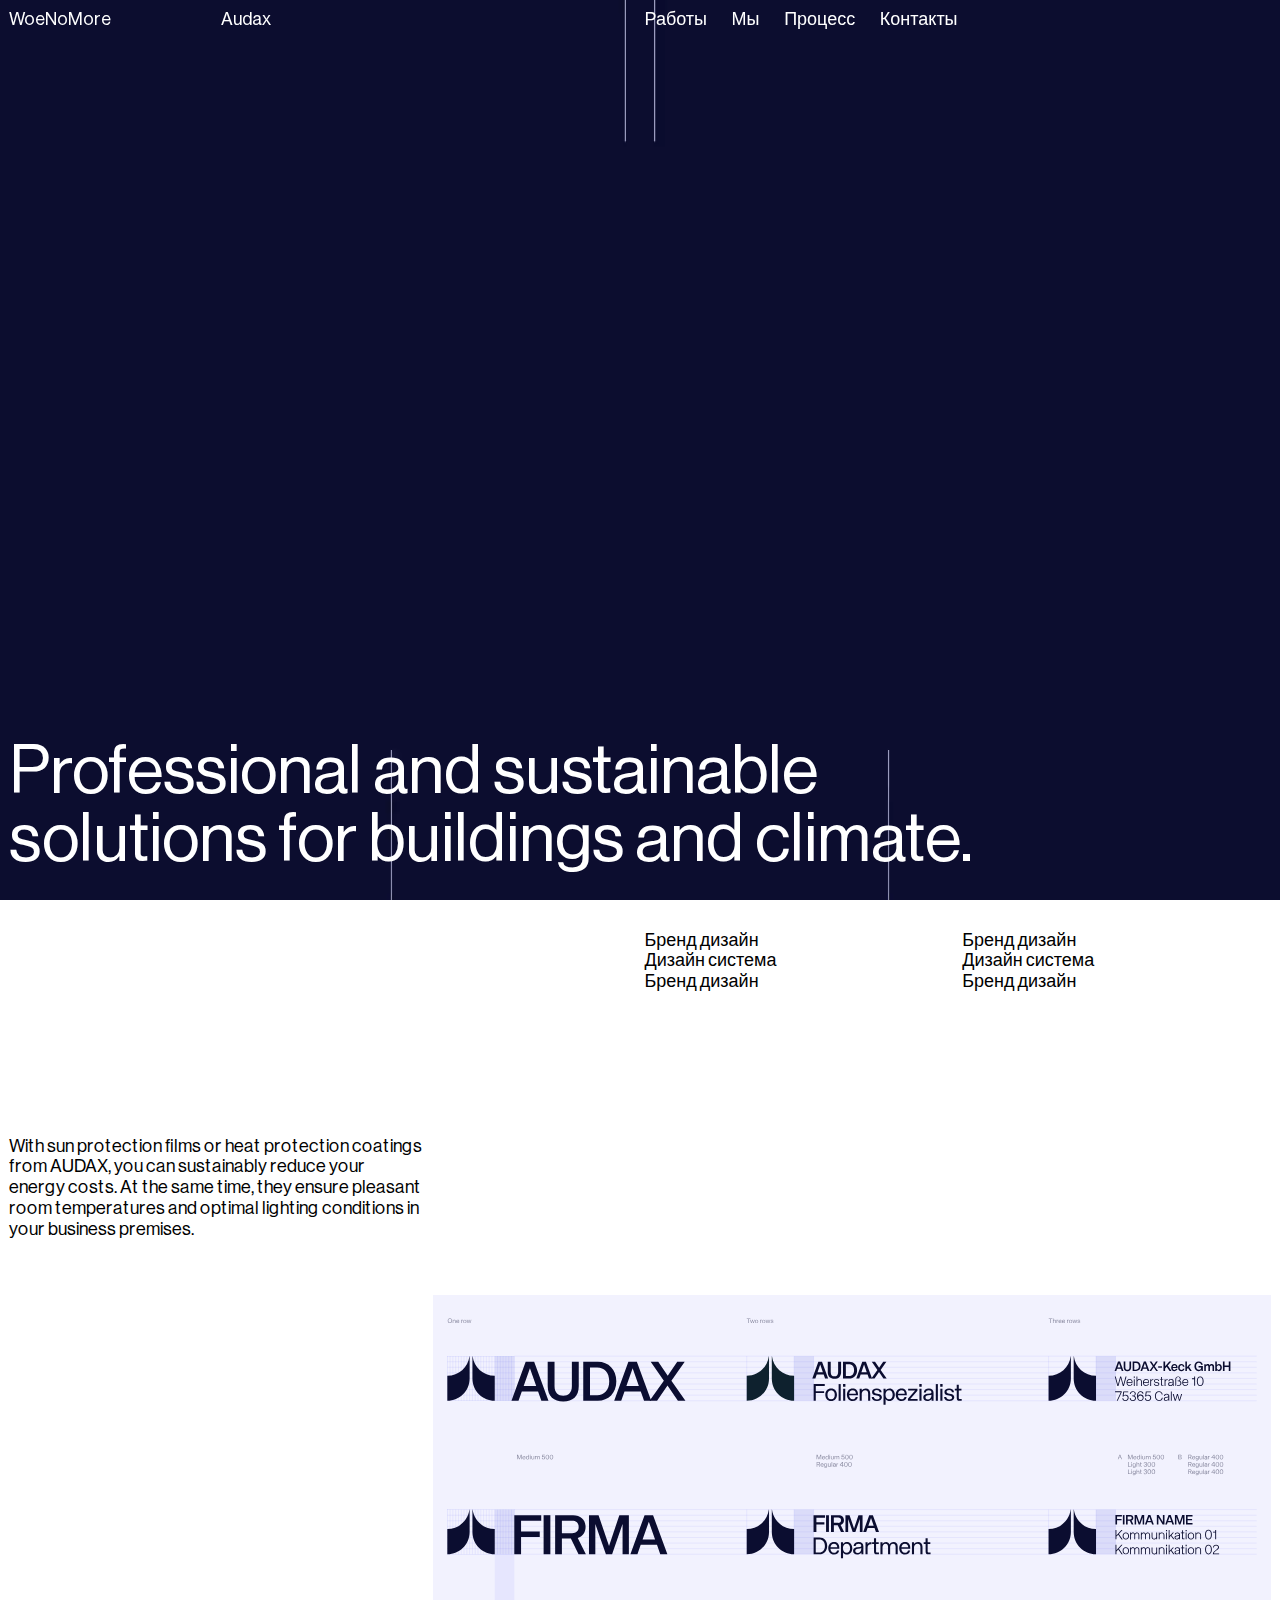
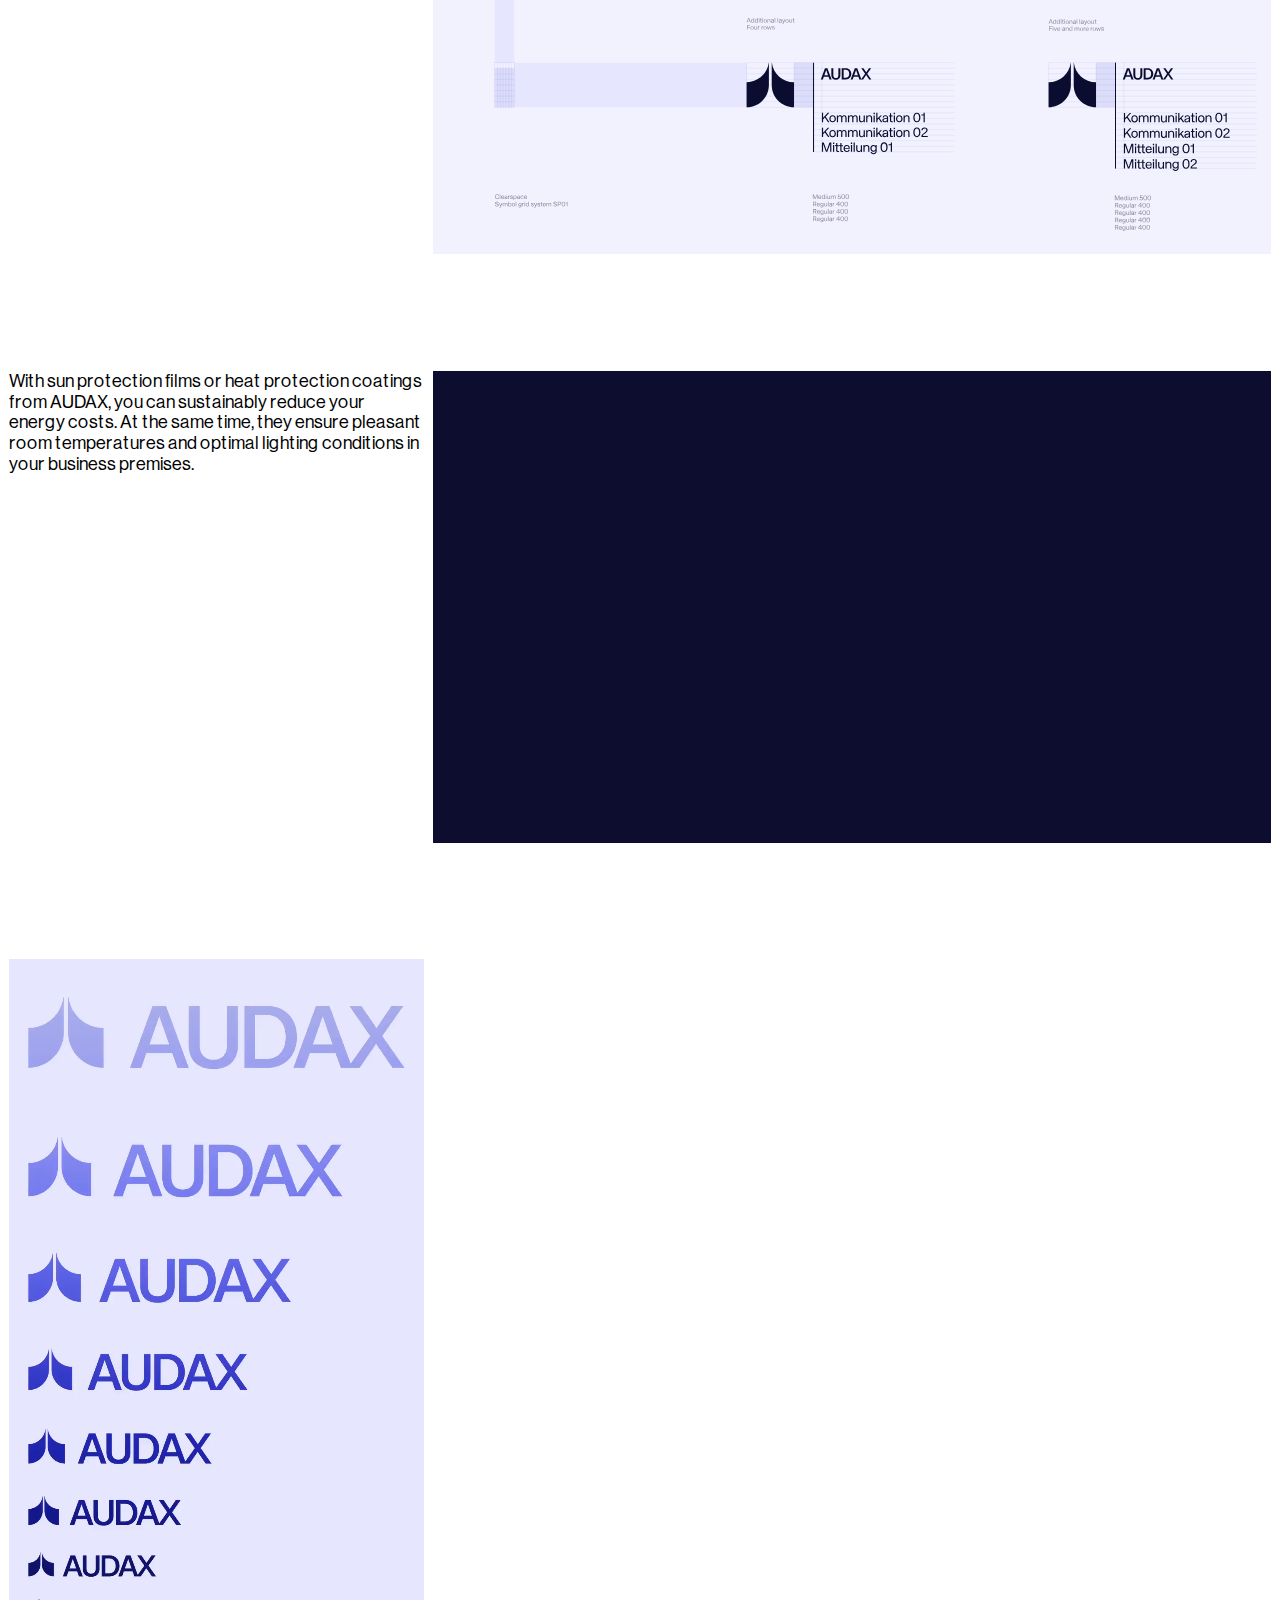
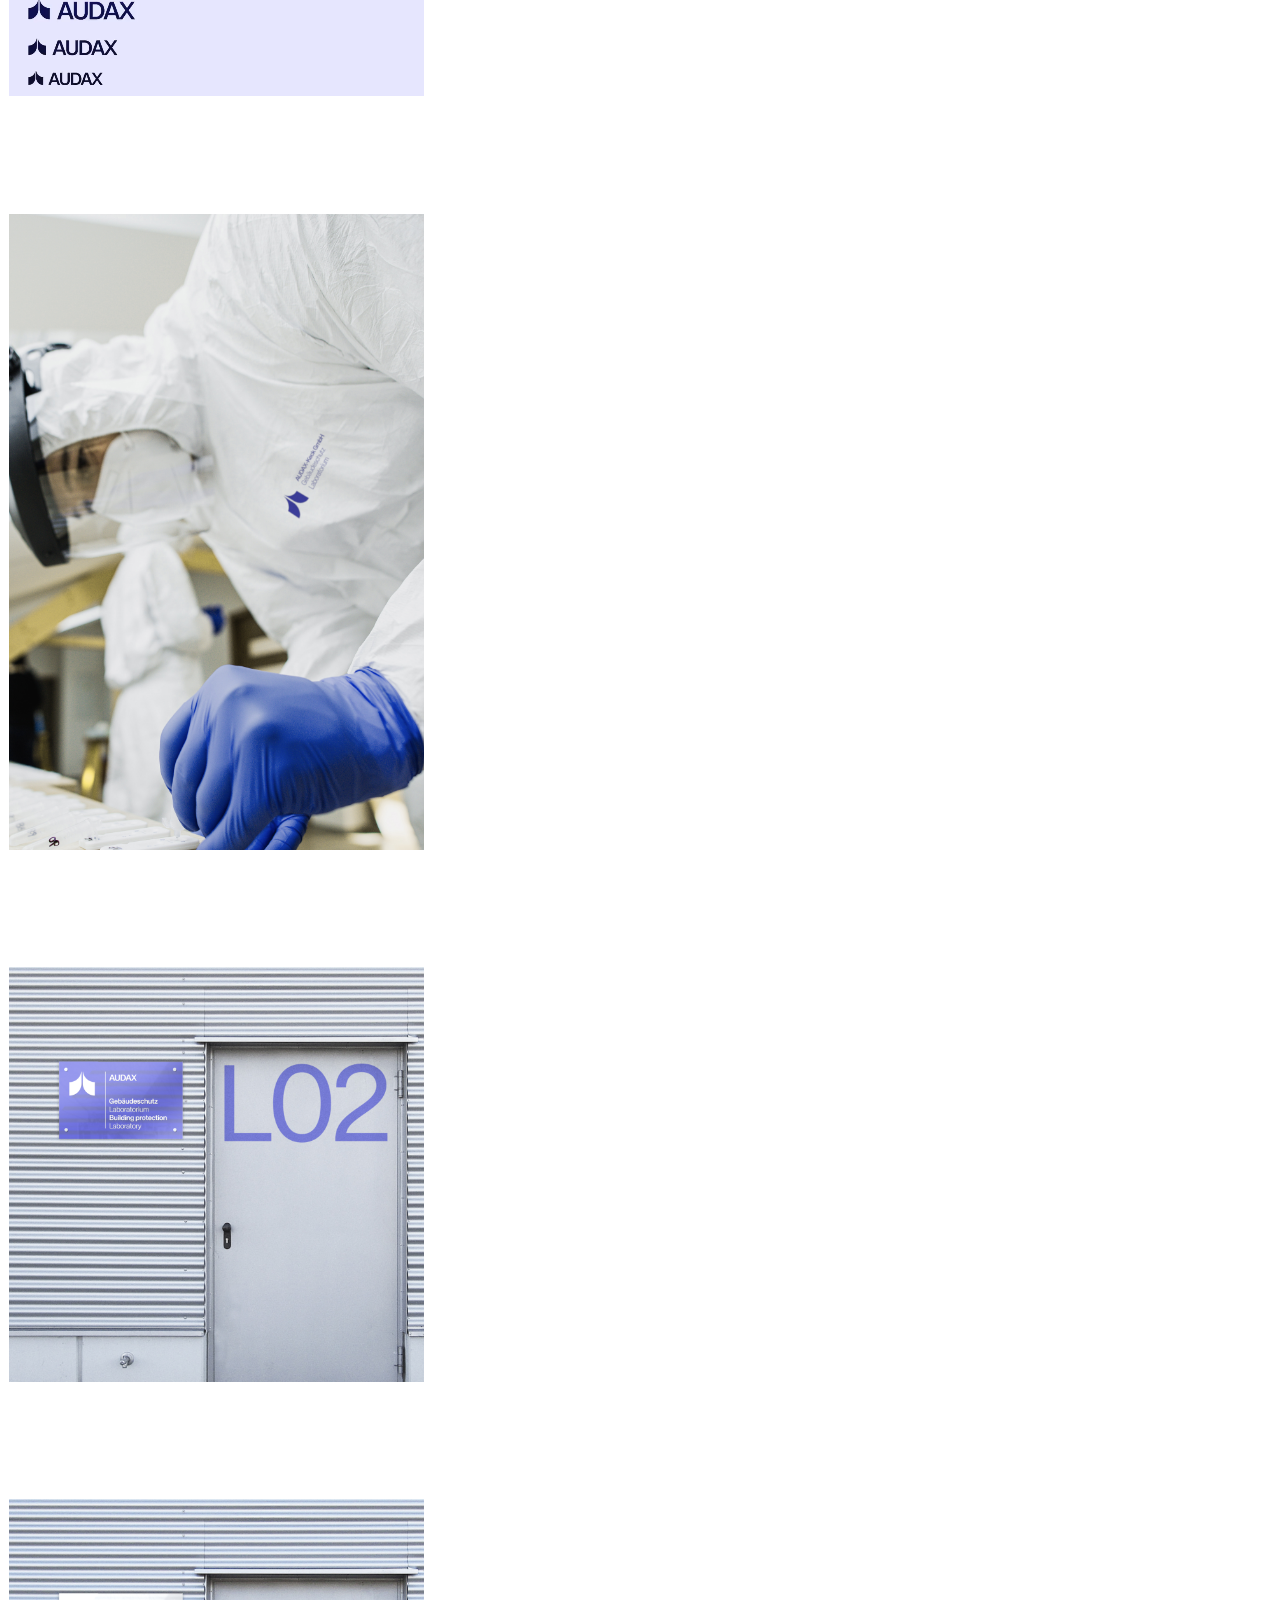
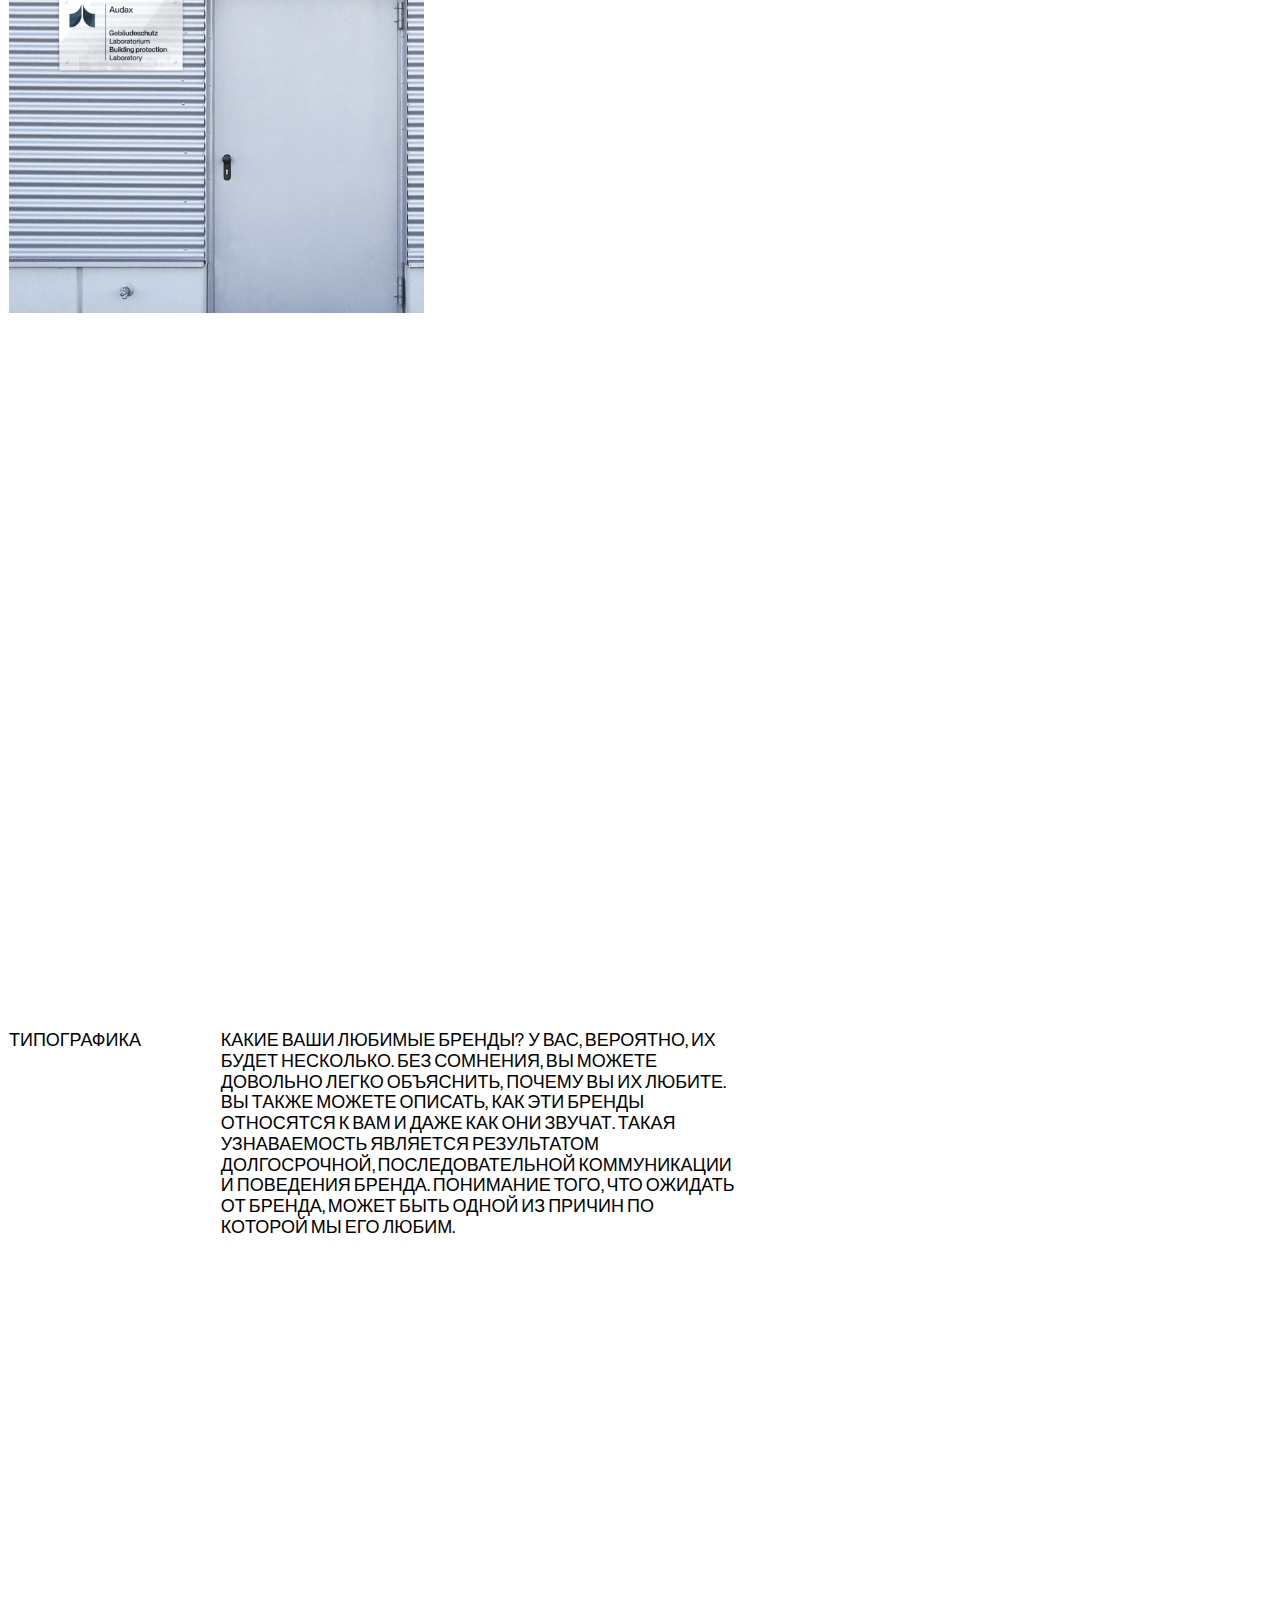
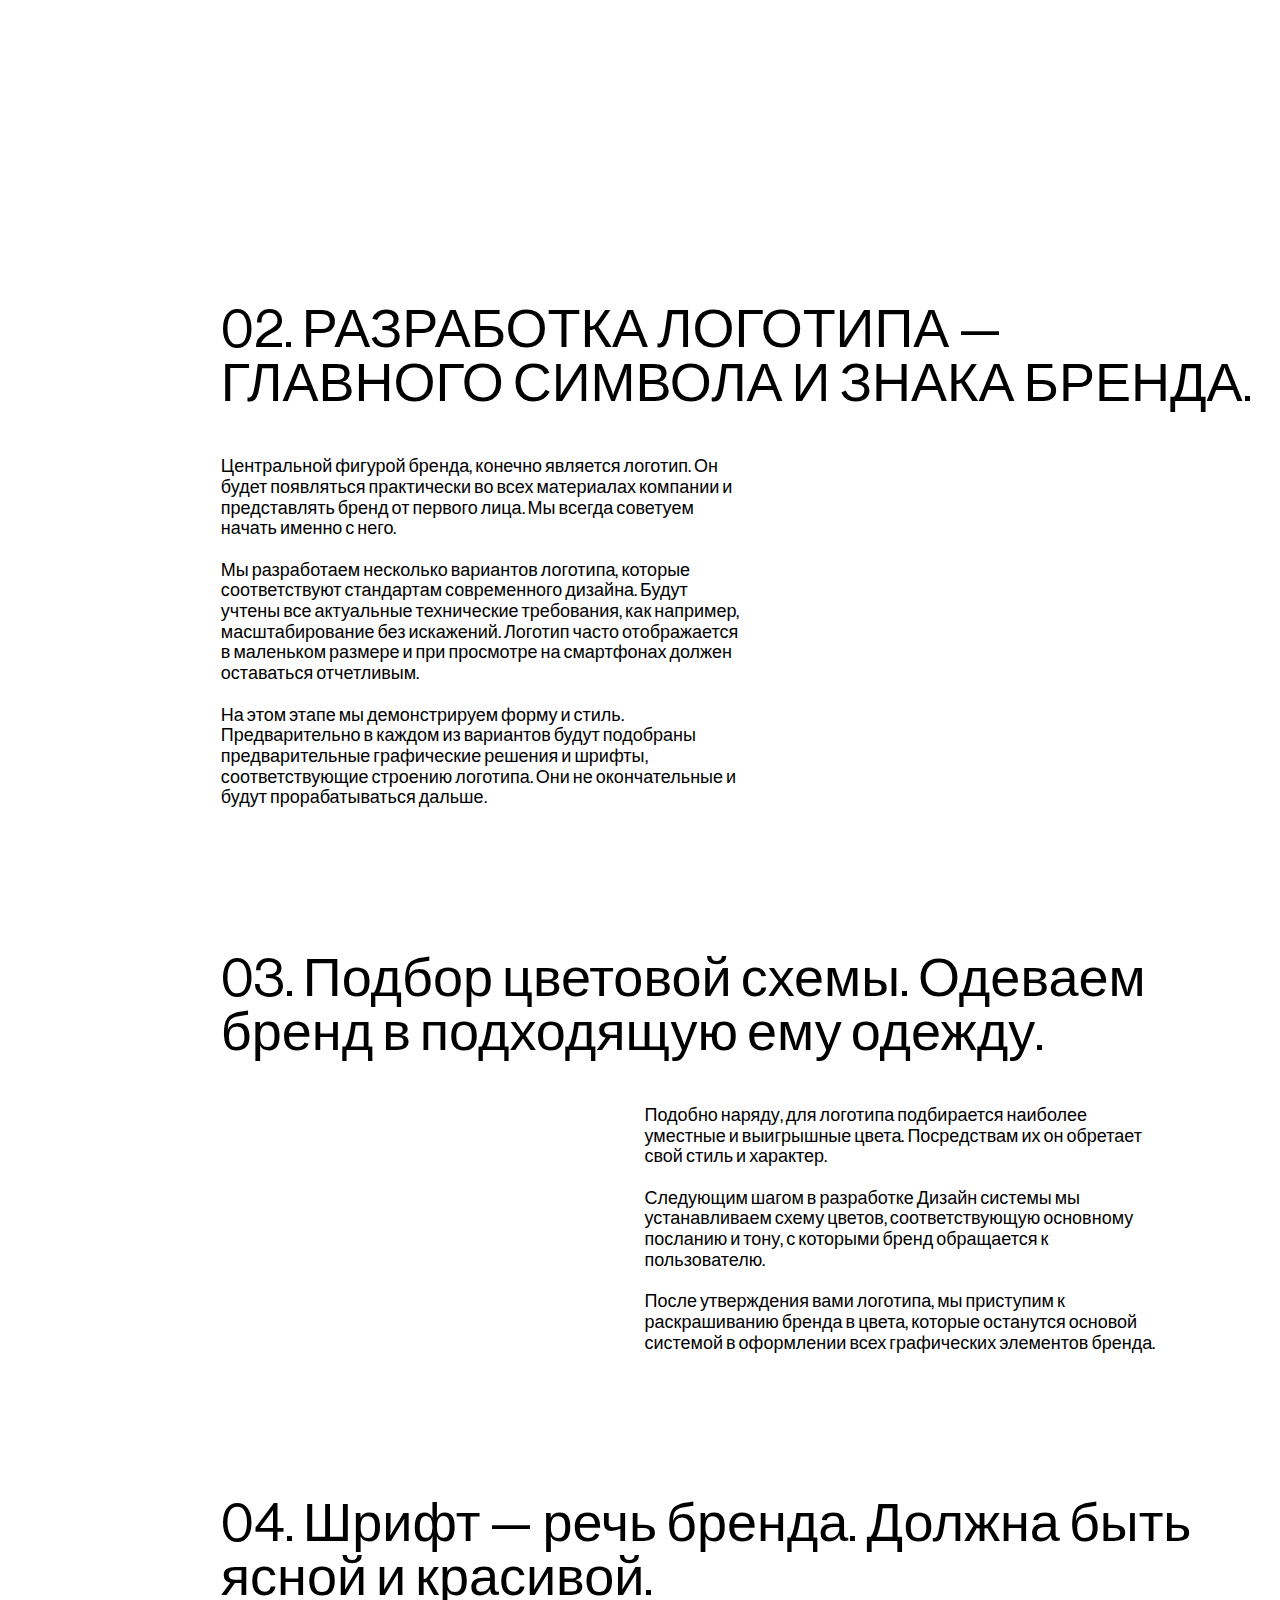
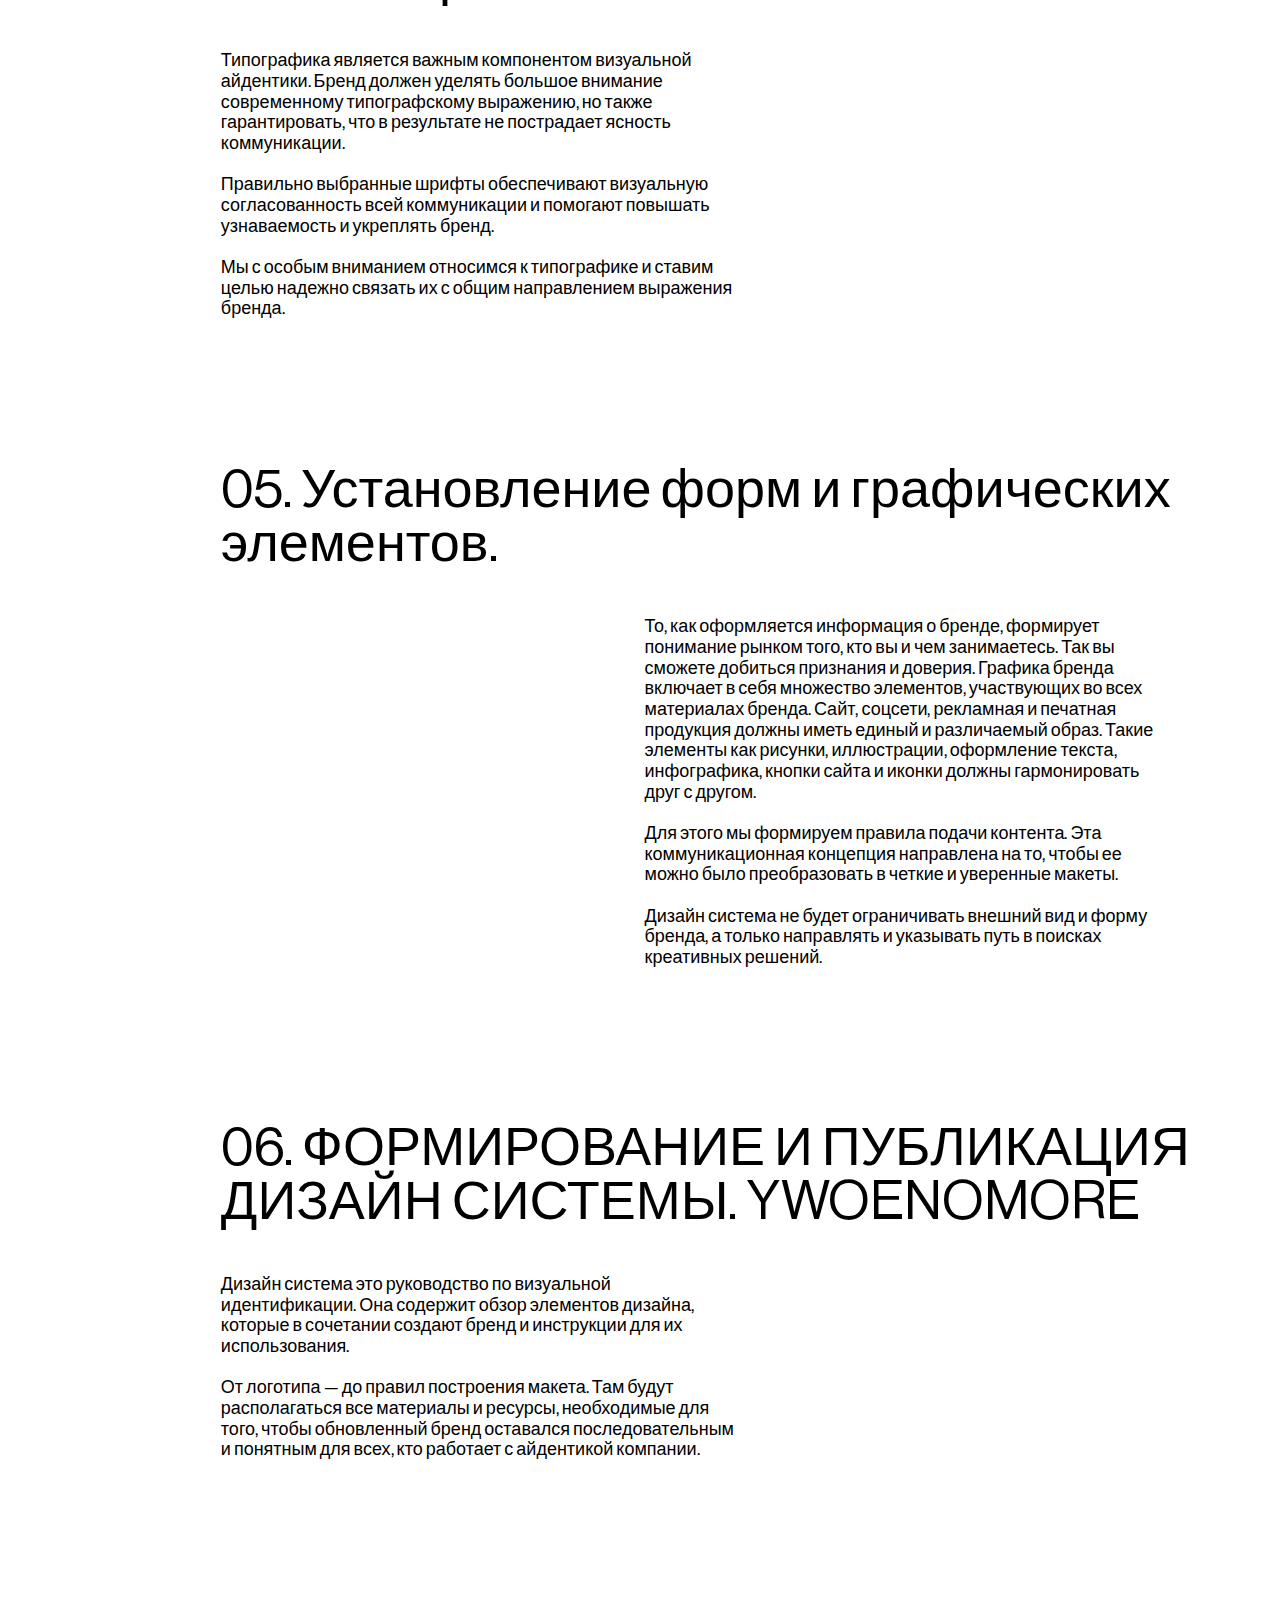
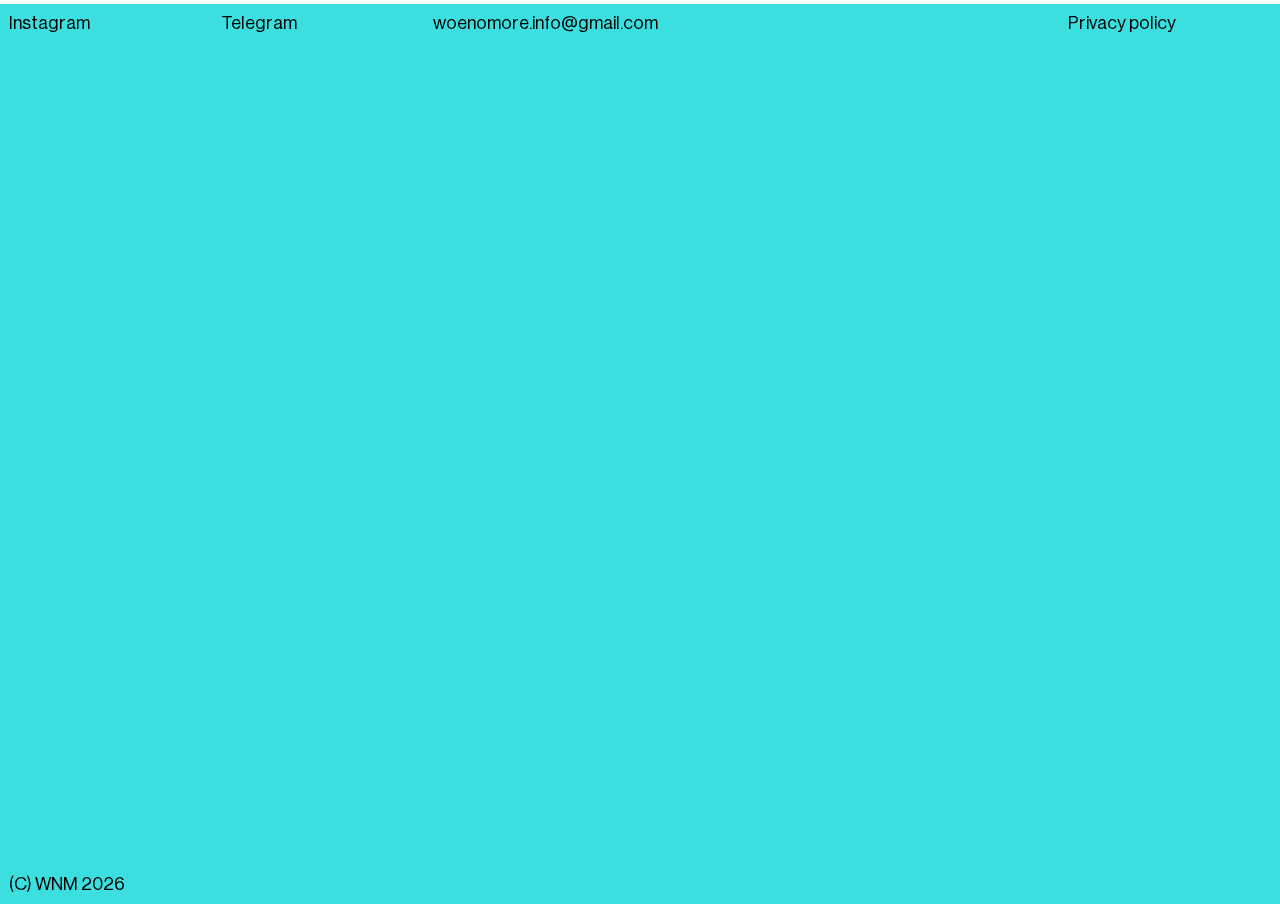
==== commit 5bc16dc1: "Add files via upload" ====
--- a/projects/audax/index.html
+++ b/projects/audax/index.html
@@ -50,8 +50,7 @@
                             <div class="row" style="position:absolute; bottom:0;">
 										<div class="col-10 col-12-small">
                                         
-                                             <h1 class="major">Professionelle und nachhaltige Lösungen
-für Gebäude und Klima</h1>
+                                             <h1 class="major">Professional and sustainable solutions for buildings and climate.</h1>
                                         
                                         </div>
 						    </div>
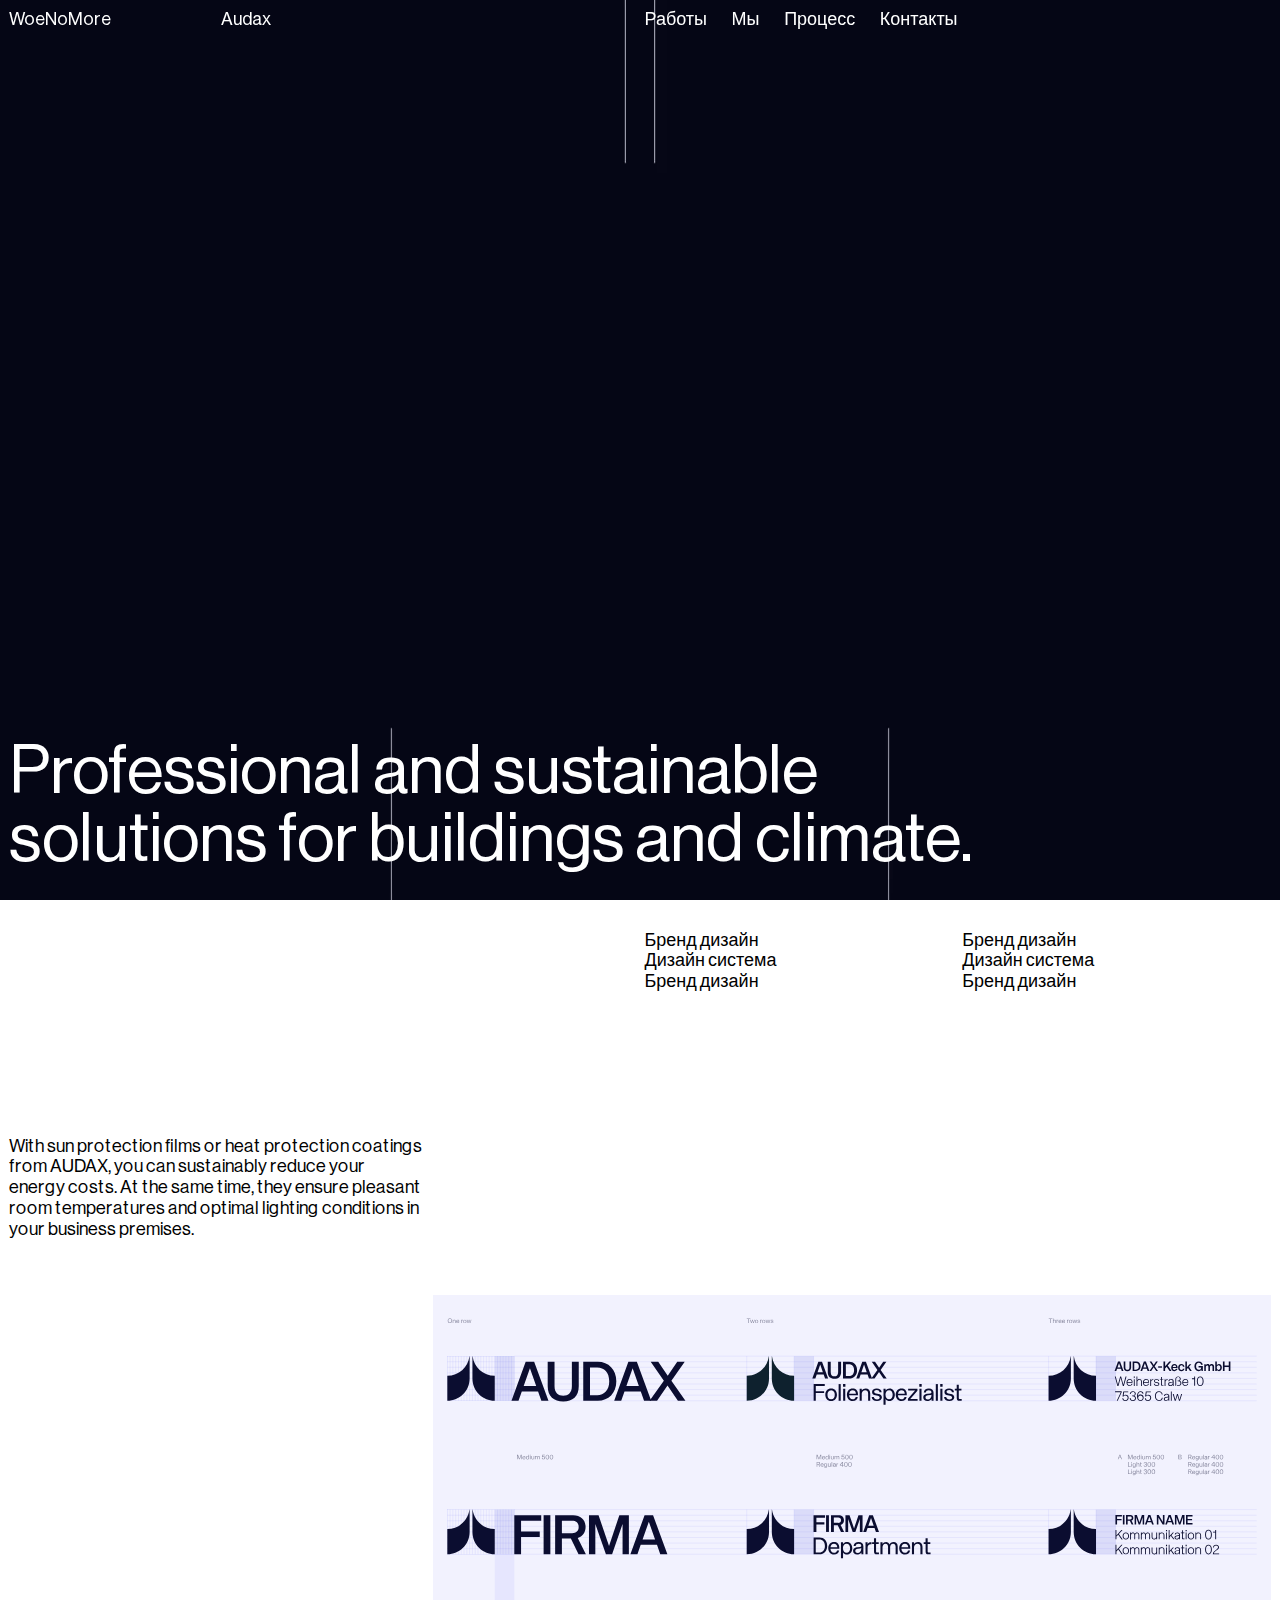
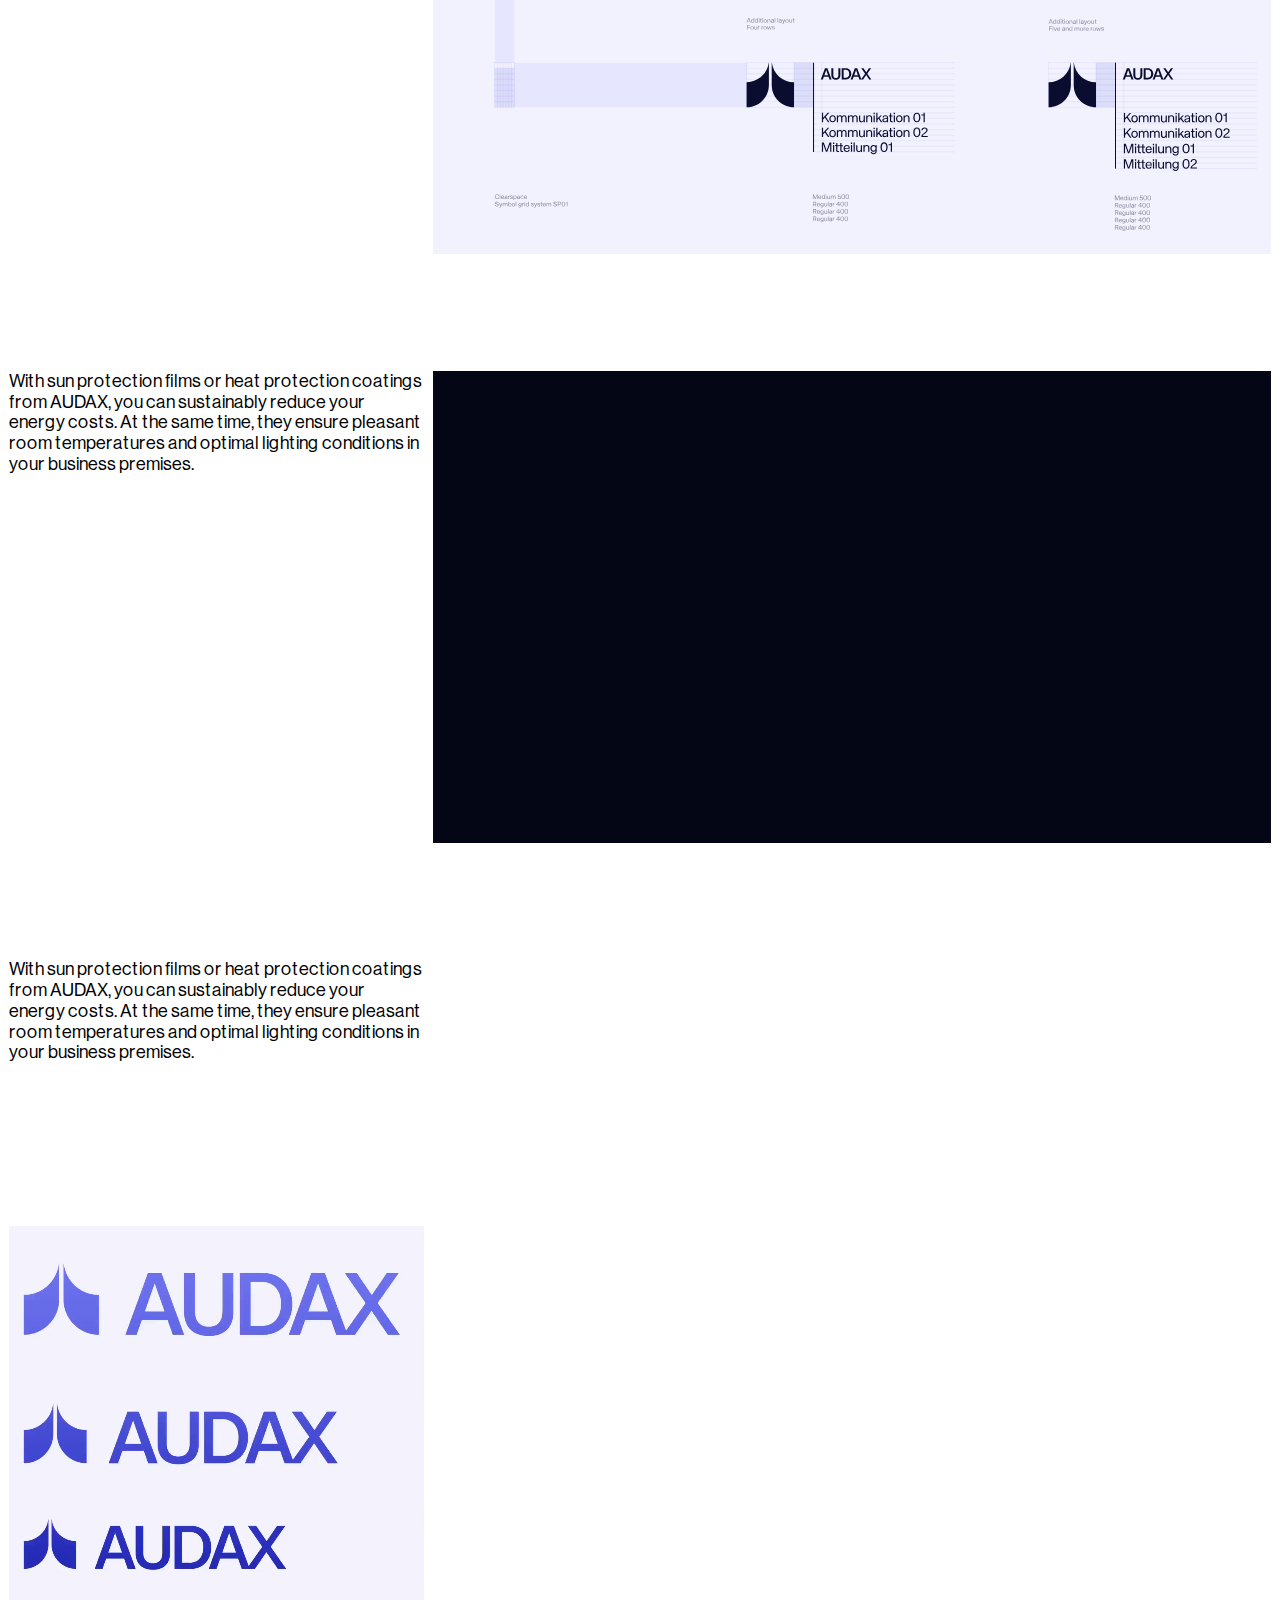
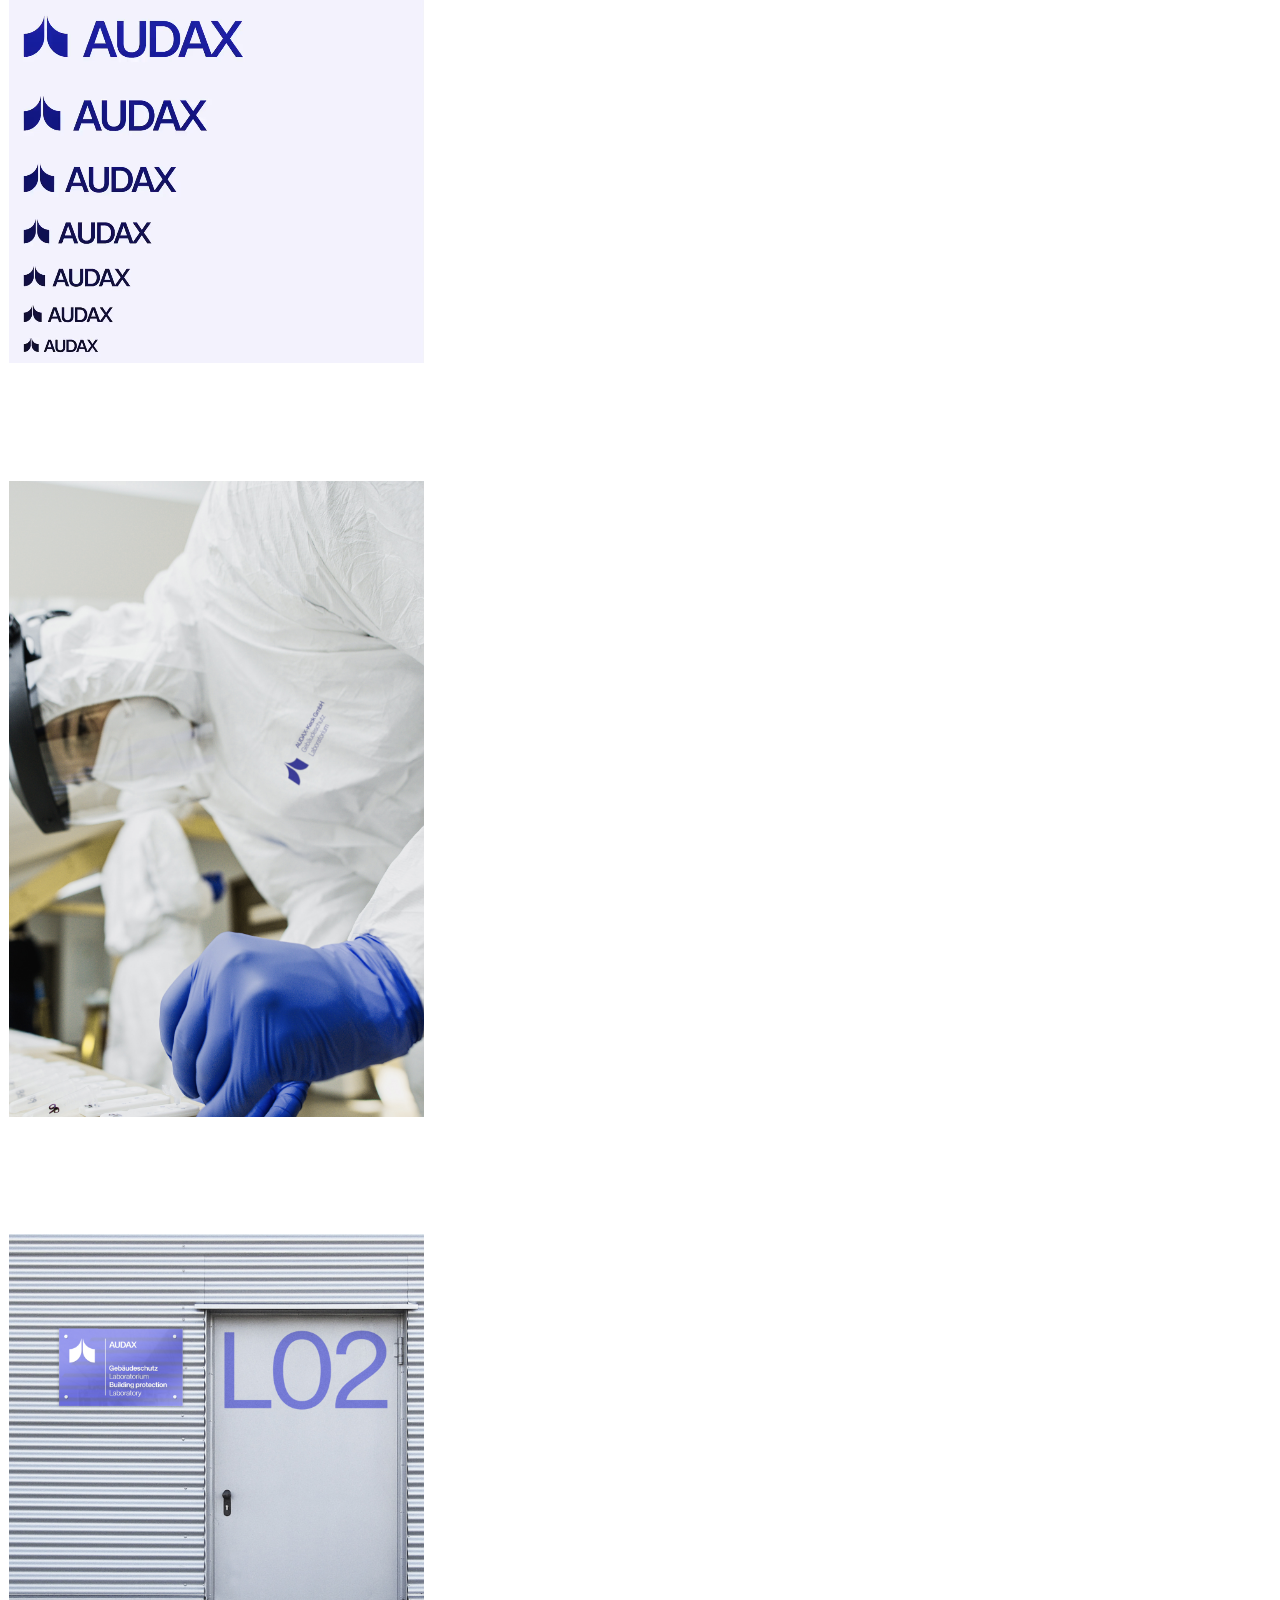
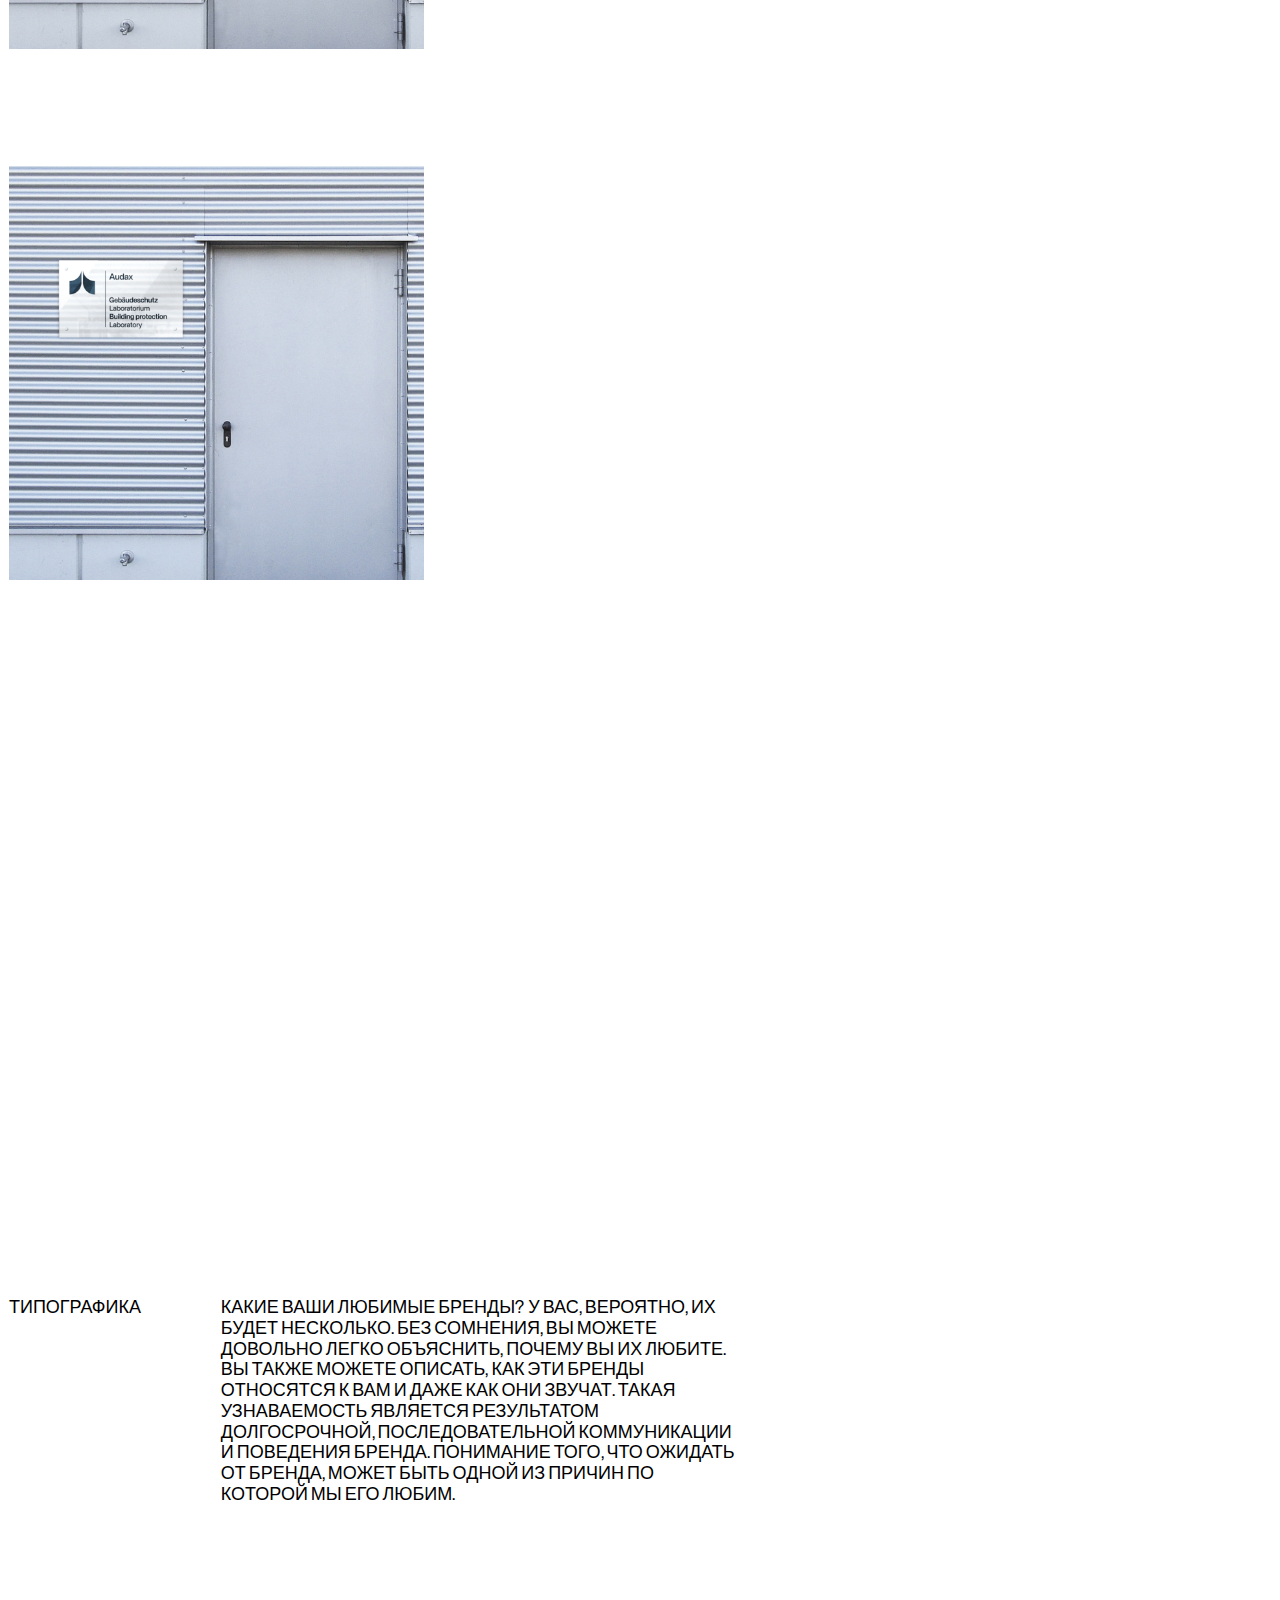
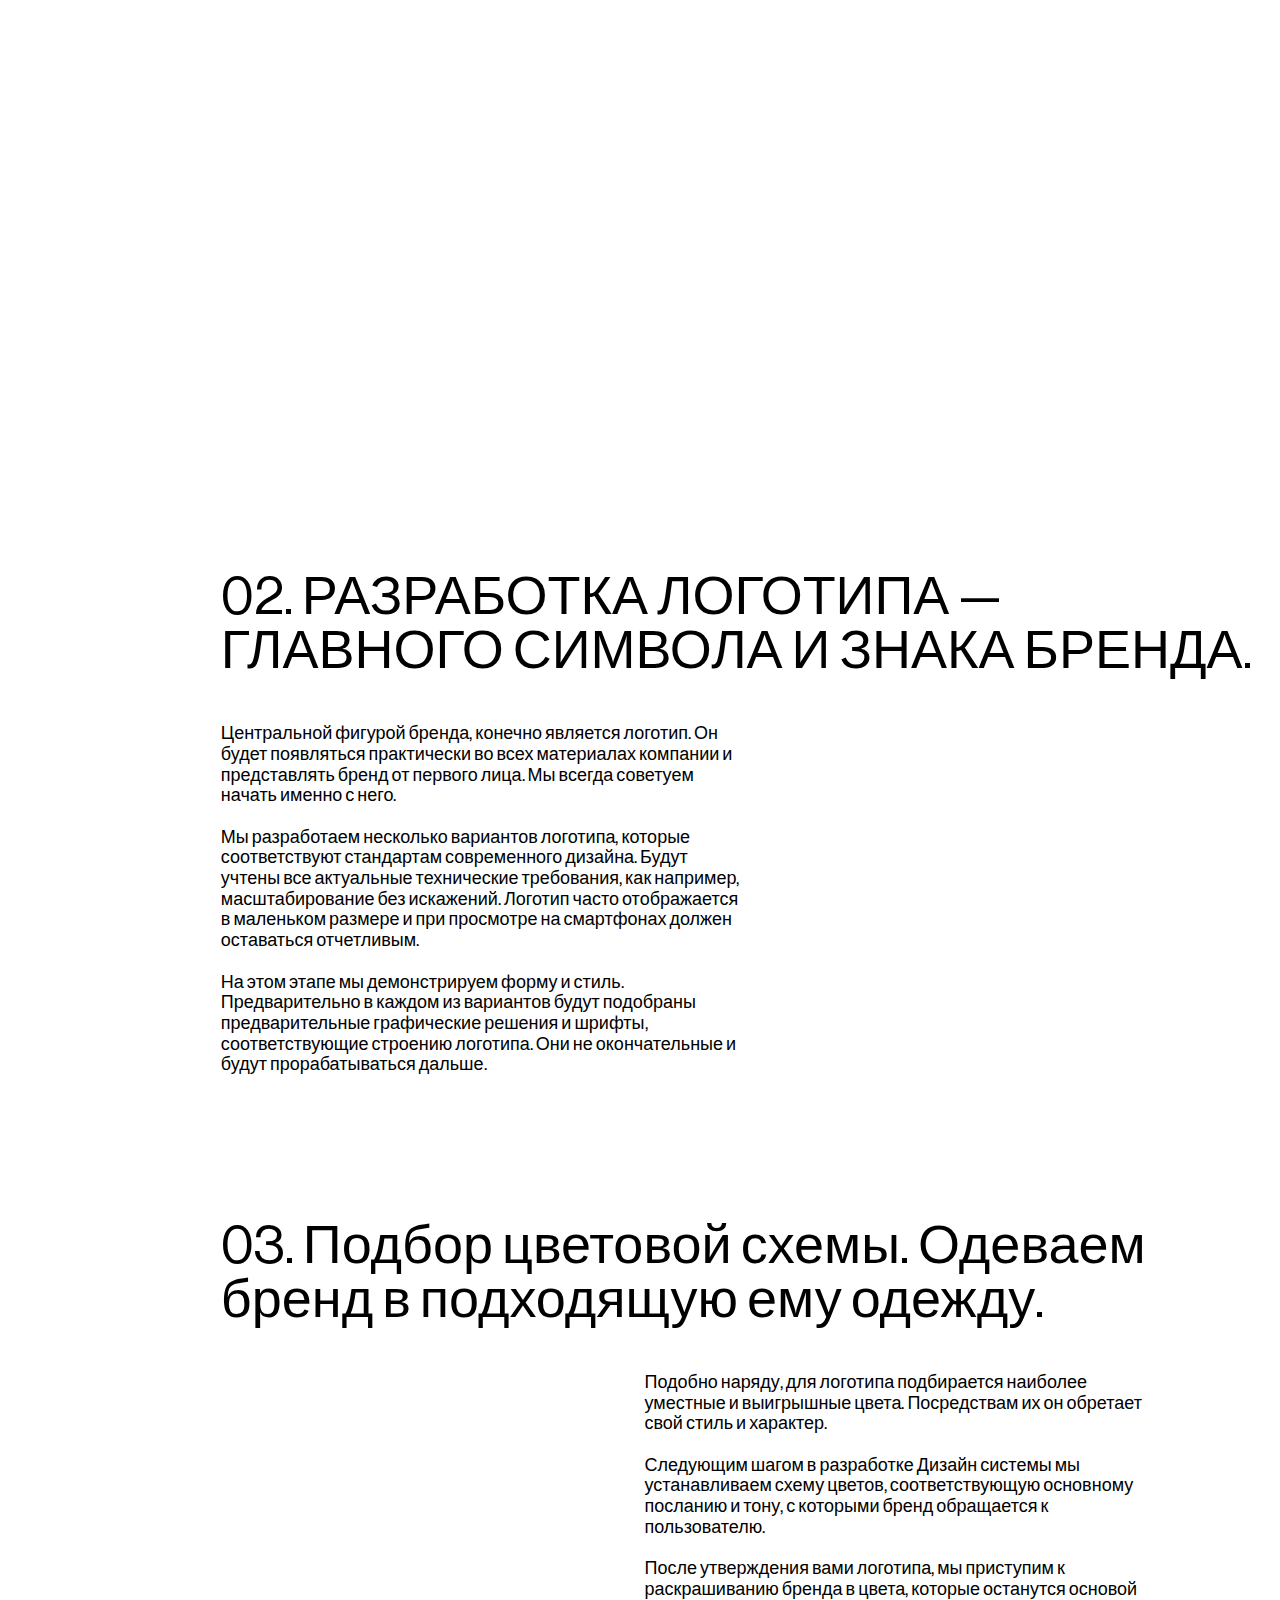
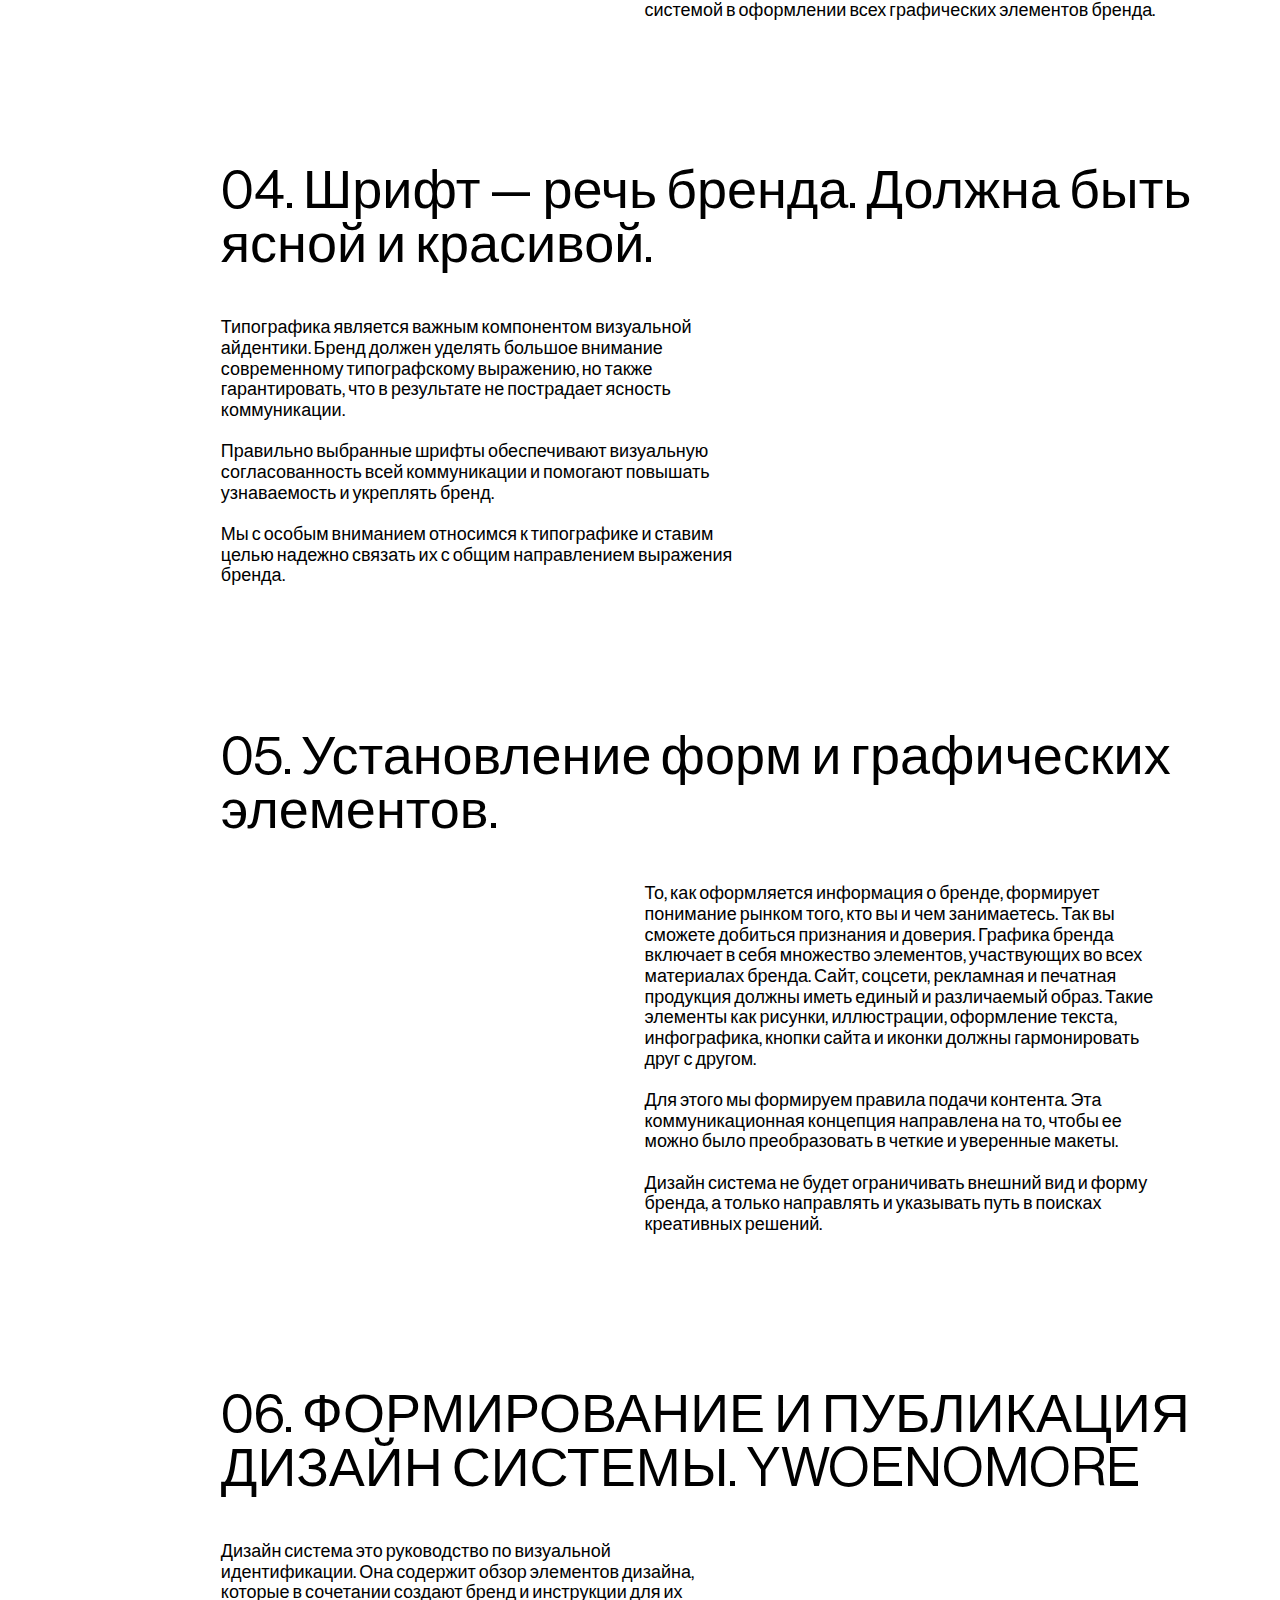
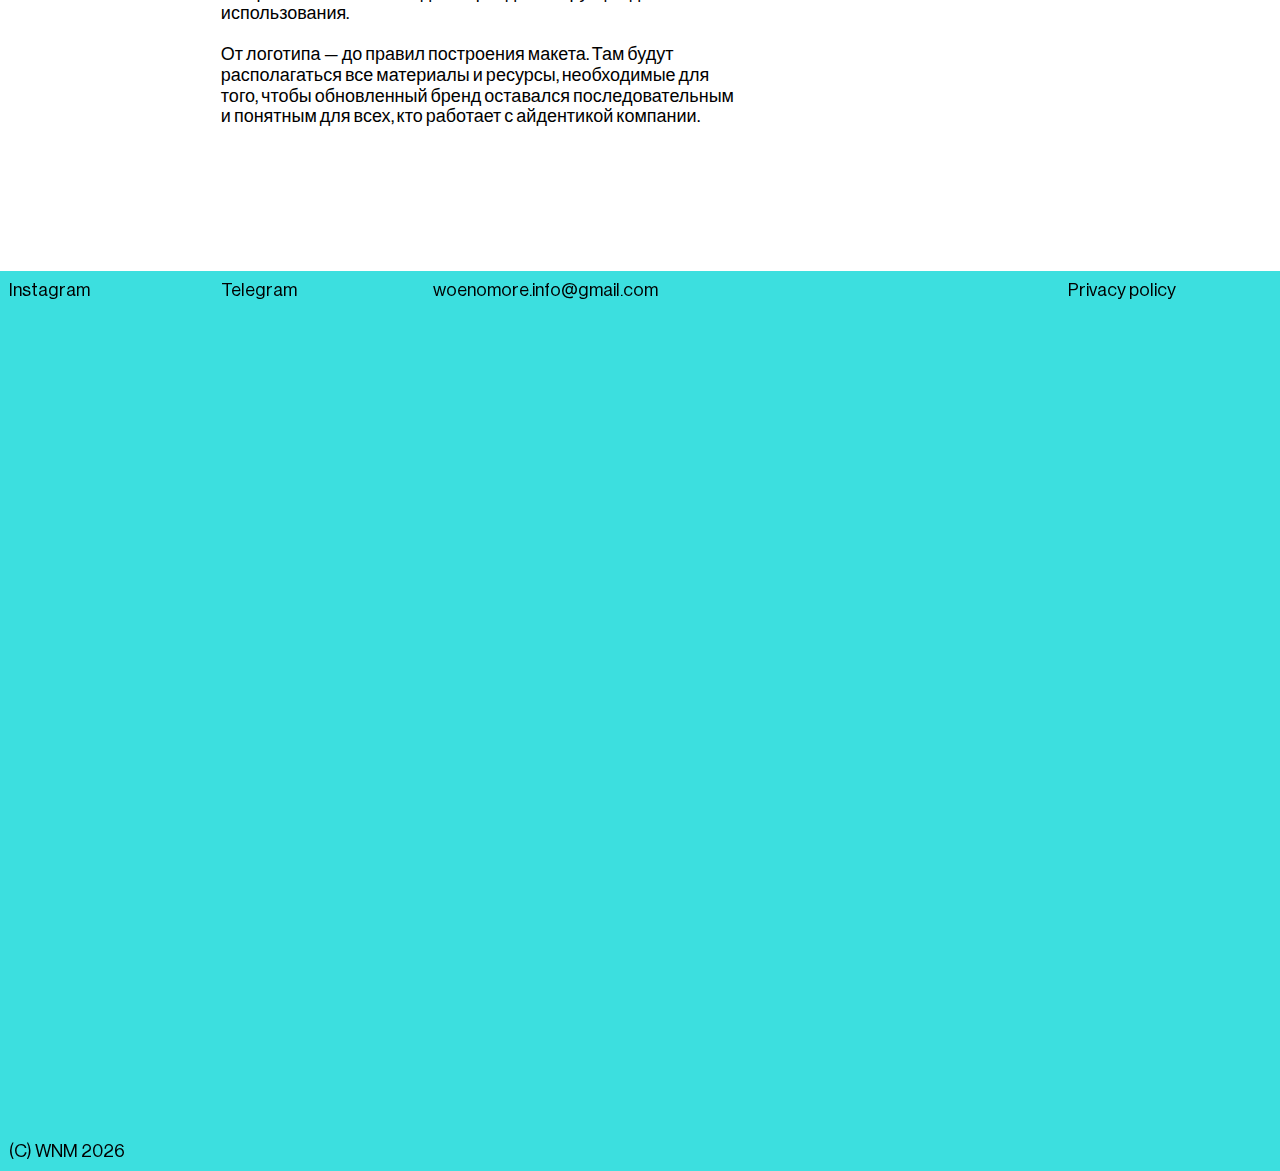
==== commit b3116c5b: "Add files via upload" ====
--- a/projects/audax/index.html
+++ b/projects/audax/index.html
@@ -129,6 +129,21 @@
                                         <div class="col-8 col-12-small">
                                         
                                               <span class="image fit"><video data-src="imgs/audax_symbol_logotype_construction.mp4" data-mobsrc="imgs/audax_symbol_logotype_construction.mp4" placeholder="imgs/wnm_artos_video_place.png" autoplay loop muted="" playsinline="" style="background-image: url('imgs/wnm_artos_video_place.png');" src="imgs/audax_symbol_logotype_construction.mp4"></video></span>
+                                        
+                                        </div>
+                            </div>
+                            
+                            <hr />
+                            
+                            <div class="row">
+                                        <div class="col-4 col-12-small">
+                                        
+                                              <p>With sun protection films or heat protection coatings from AUDAX, you can sustainably reduce your energy costs. At the same time, they ensure pleasant room temperatures and optimal lighting conditions in your business premises.</p>
+                                        
+                                        </div>
+                                        <div class="col-8 col-12-small">
+                                        
+                                              <span class="image fit"><video data-src="imgs/audax_logotype_all_colors.mp4" data-mobsrc="imgs/audax_logotype_all_colors.mp4" placeholder="imgs/wnm_artos_video_place.png" autoplay loop muted="" playsinline="" style="background-image: url('imgs/wnm_artos_video_place.png');" src="imgs/audax_logotype_all_colors.mp4"></video></span>
                                         
                                         </div>
                             </div>
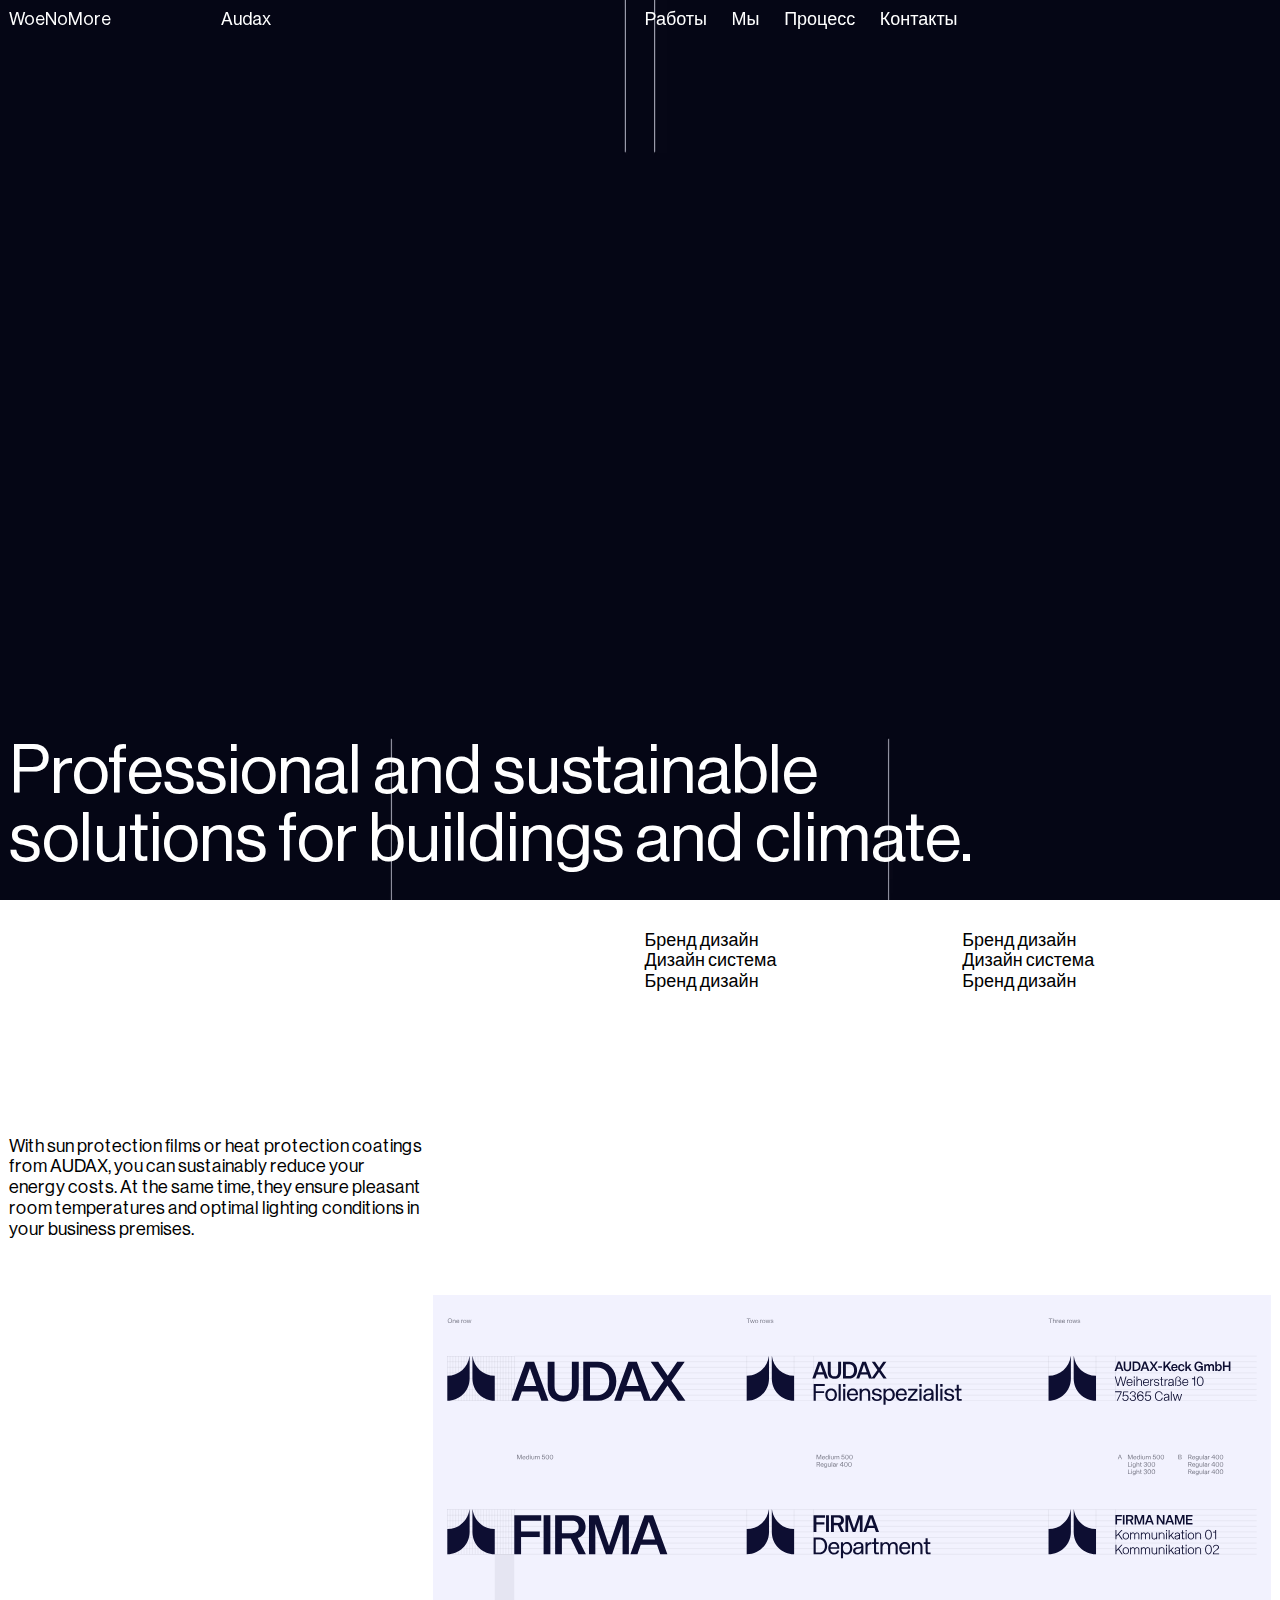
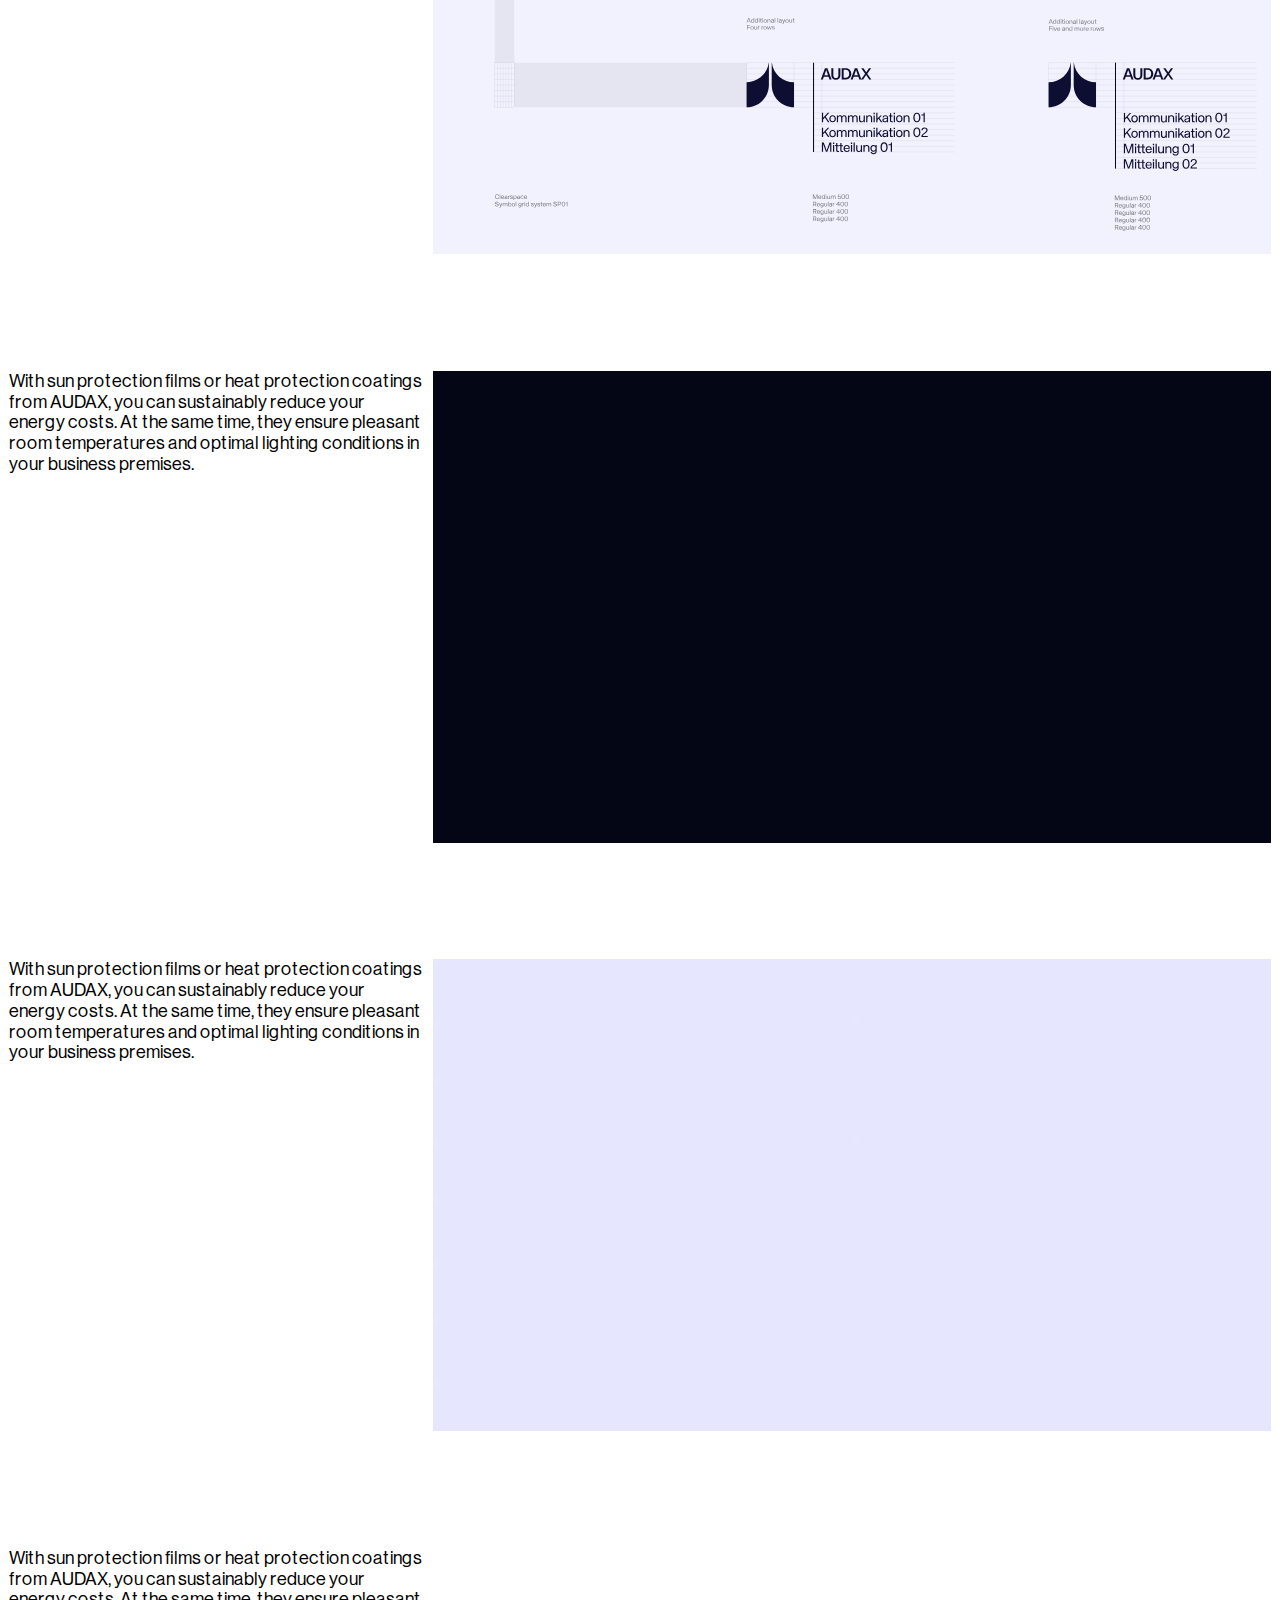
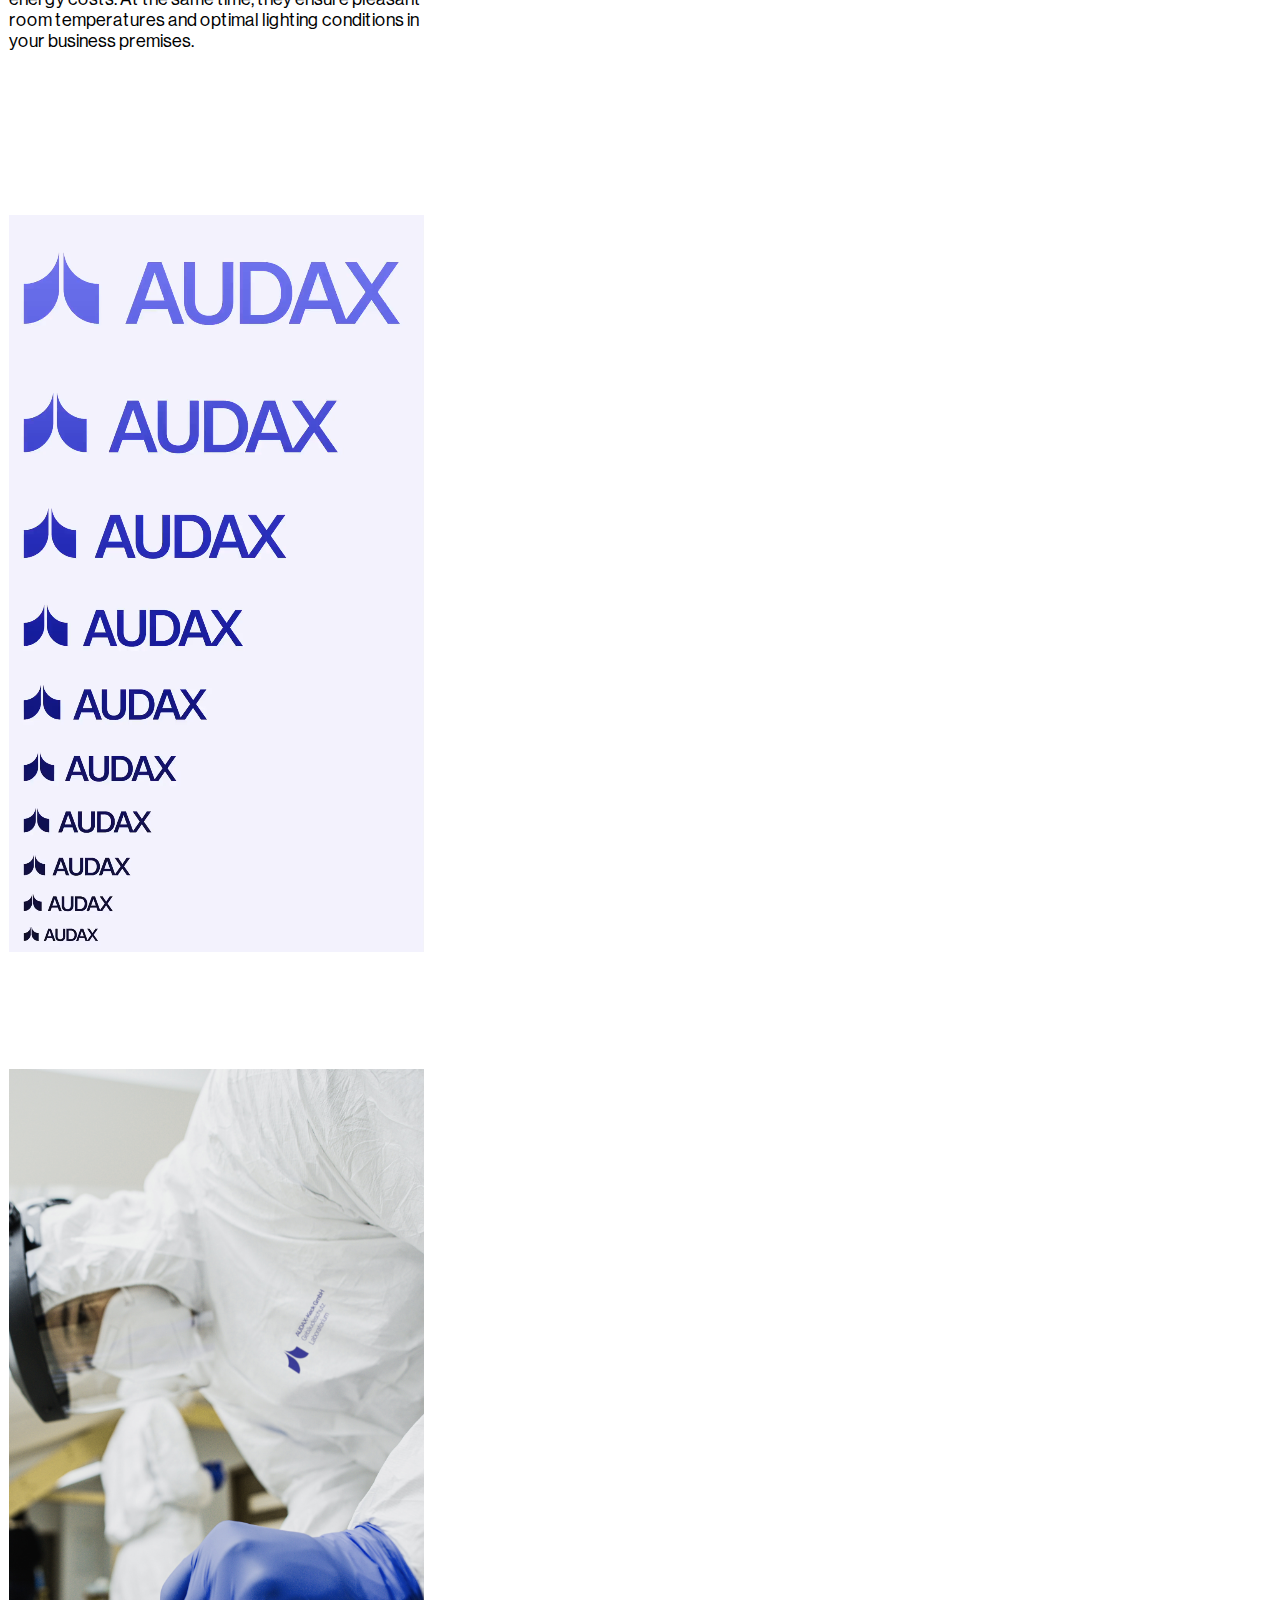
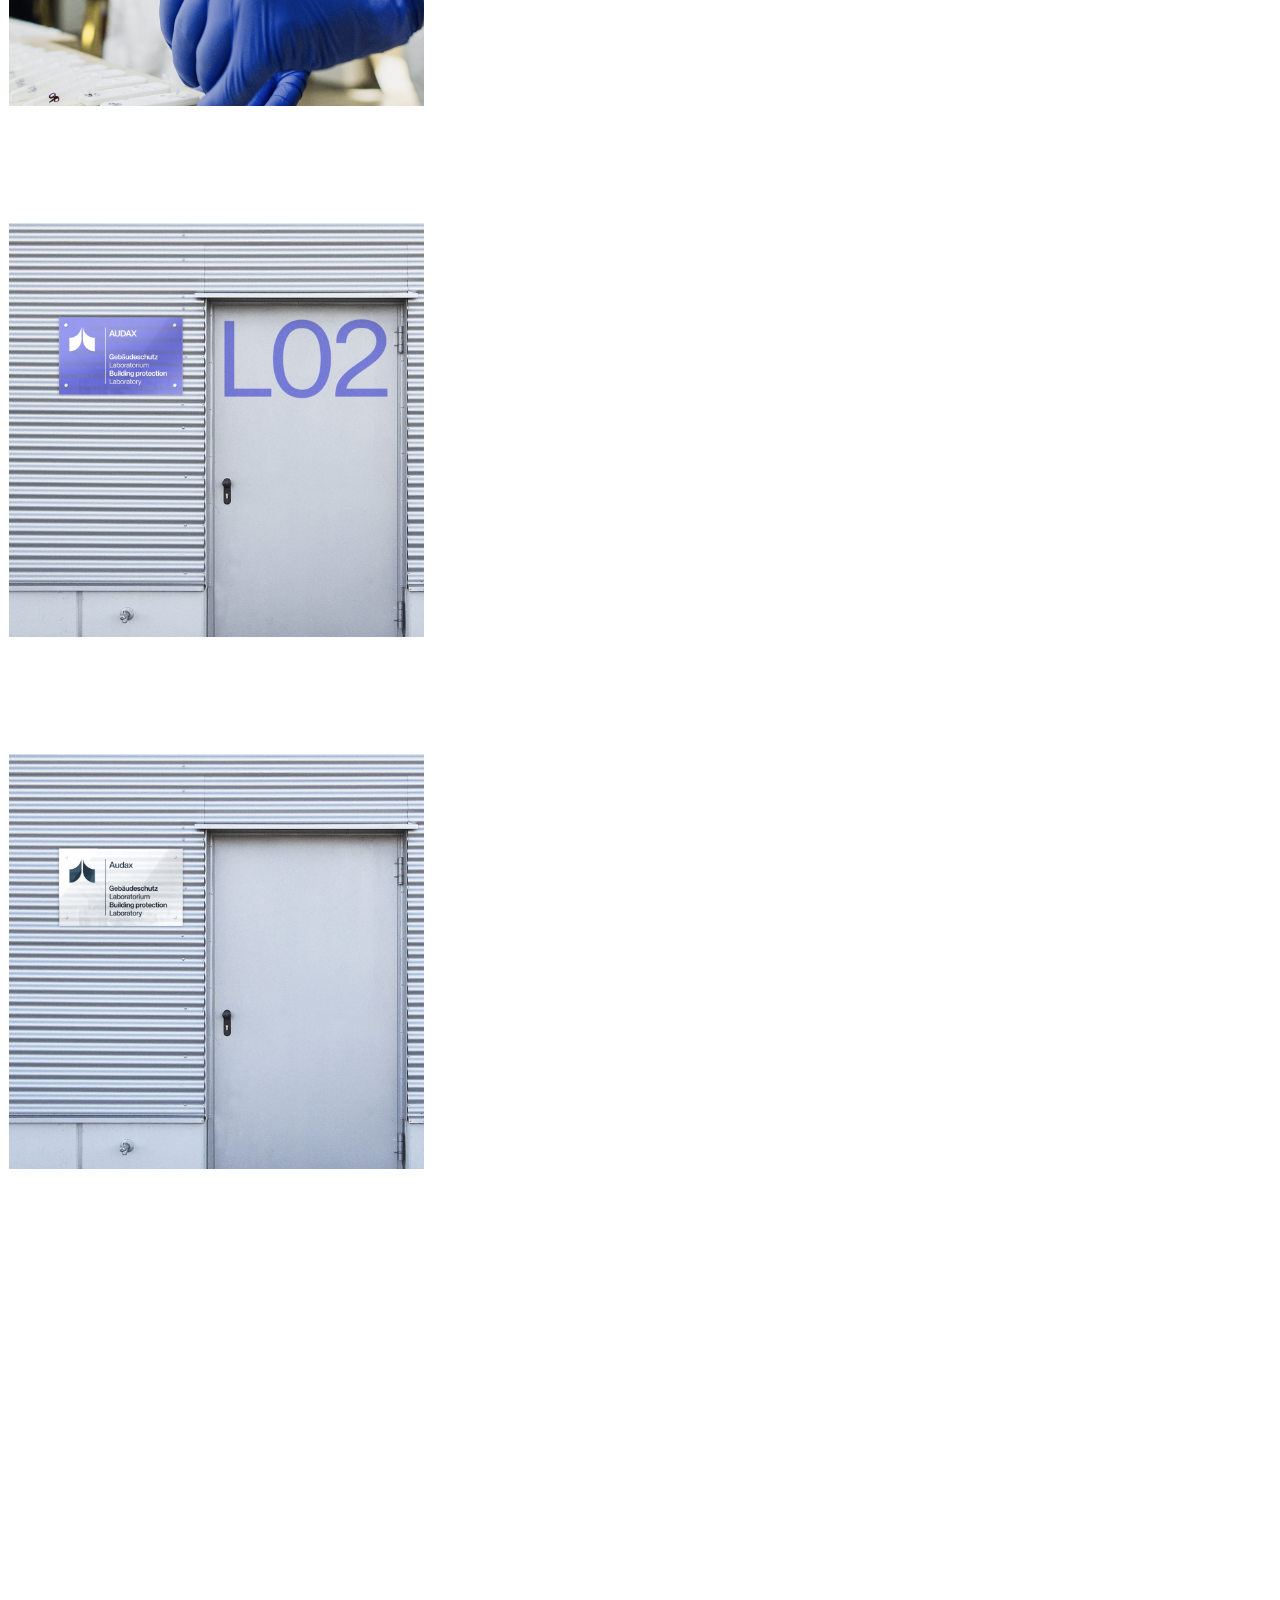
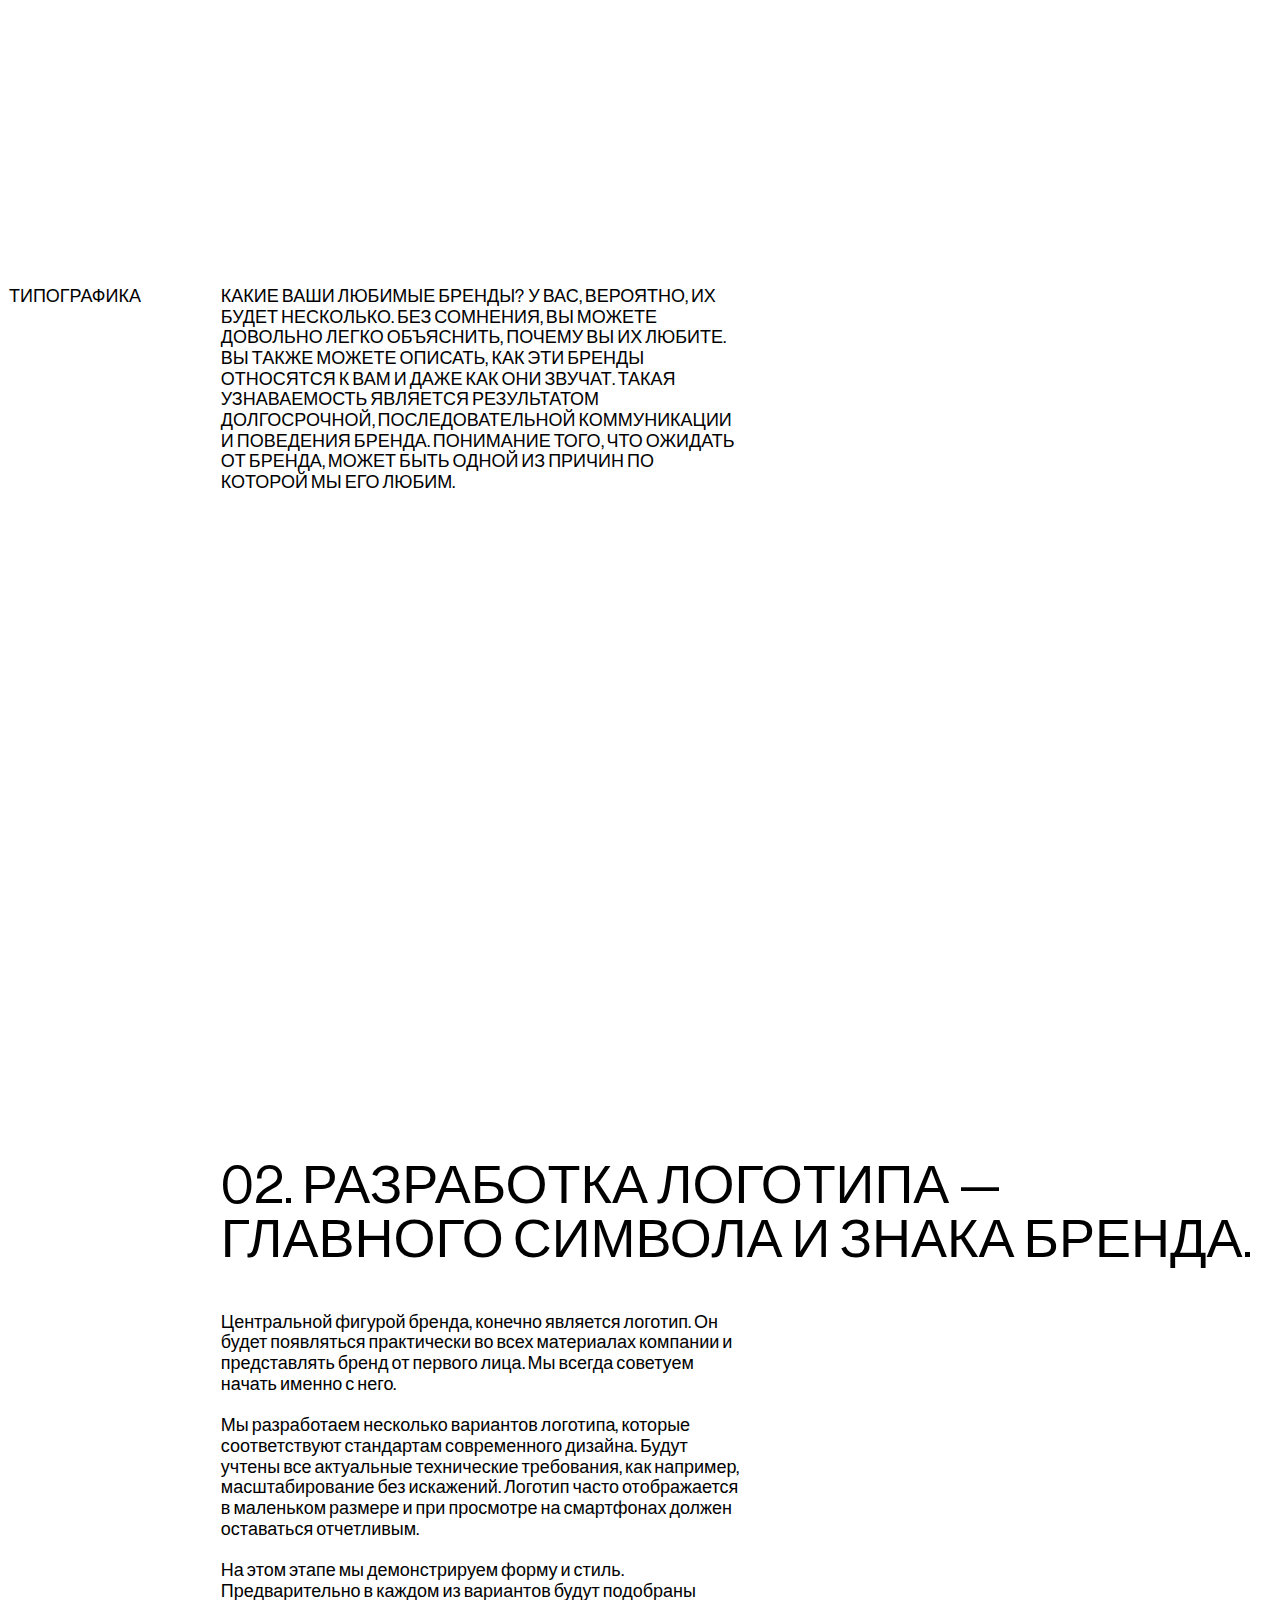
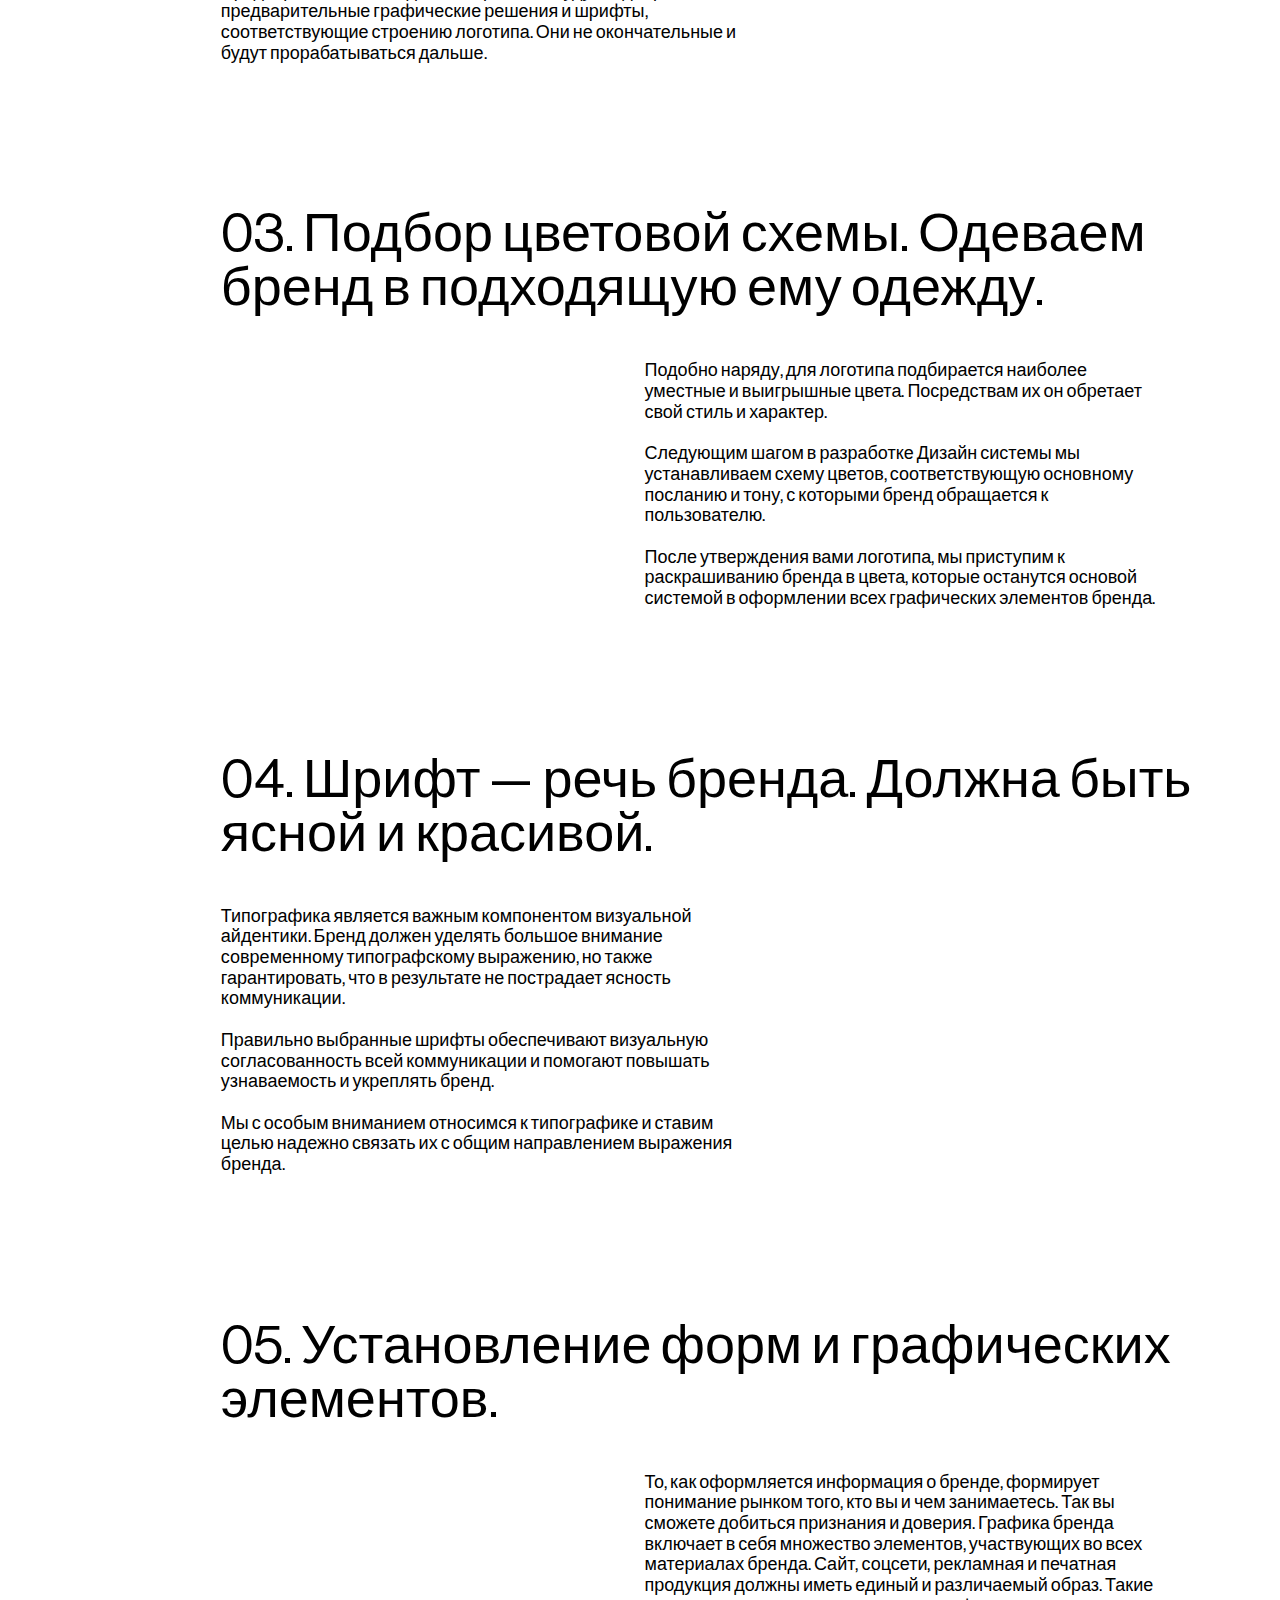
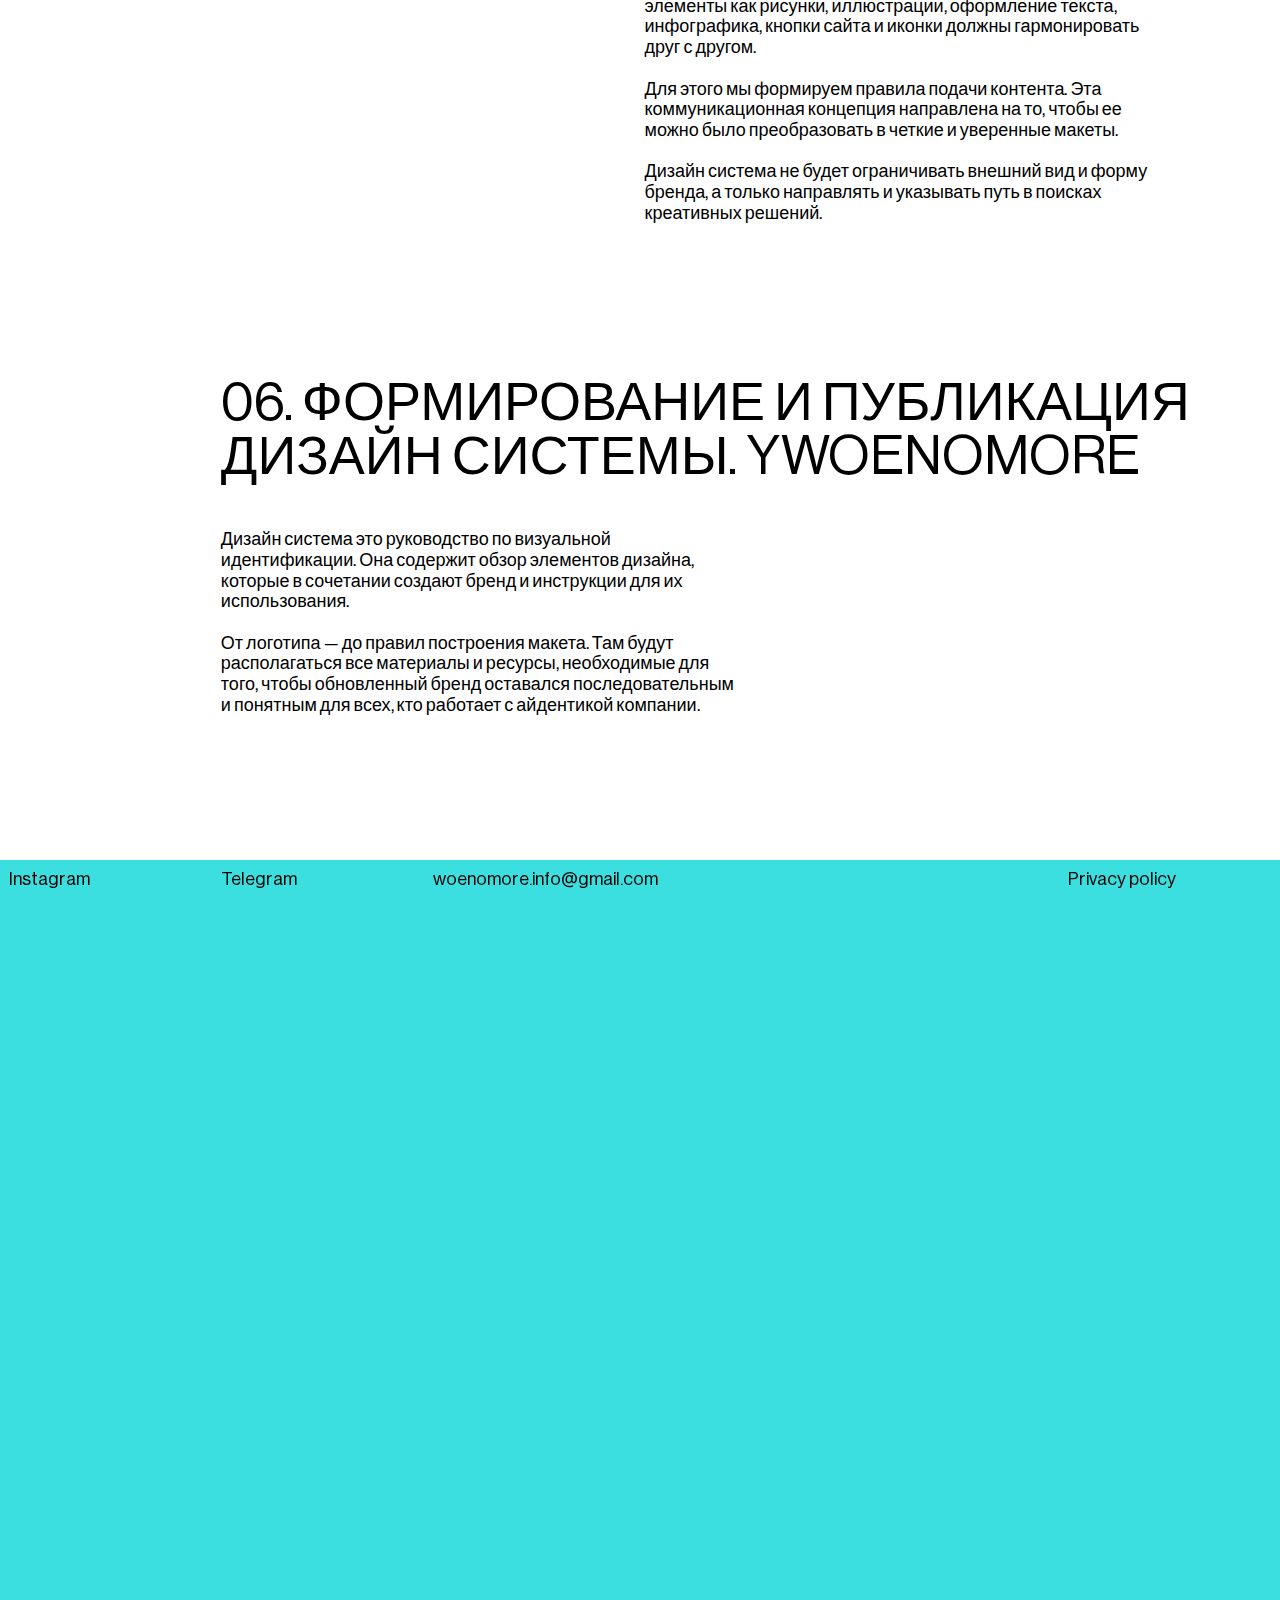
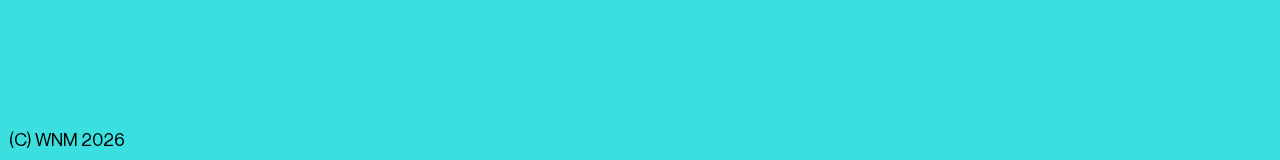
==== commit e4b46022: "Add files via upload" ====
--- a/projects/audax/index.html
+++ b/projects/audax/index.html
@@ -144,6 +144,21 @@
                                         <div class="col-8 col-12-small">
                                         
                                               <span class="image fit"><video data-src="imgs/audax_logotype_all_colors.mp4" data-mobsrc="imgs/audax_logotype_all_colors.mp4" placeholder="imgs/wnm_artos_video_place.png" autoplay loop muted="" playsinline="" style="background-image: url('imgs/wnm_artos_video_place.png');" src="imgs/audax_logotype_all_colors.mp4"></video></span>
+                                        
+                                        </div>
+                            </div>
+                            
+                            <hr />
+                            
+                            <div class="row">
+                                        <div class="col-4 col-12-small">
+                                        
+                                              <p>With sun protection films or heat protection coatings from AUDAX, you can sustainably reduce your energy costs. At the same time, they ensure pleasant room temperatures and optimal lighting conditions in your business premises.</p>
+                                        
+                                        </div>
+                                        <div class="col-8 col-12-small">
+                                        
+                                              <span class="image fit"><video data-src="imgs/audax_logotype_all_colors2.mp4" data-mobsrc="imgs/audax_logotype_all_colors2.mp4" placeholder="imgs/wnm_artos_video_place.png" autoplay loop muted="" playsinline="" style="background-image: url('imgs/wnm_artos_video_place.png');" src="imgs/audax_logotype_all_colors2.mp4"></video></span>
                                         
                                         </div>
                             </div>
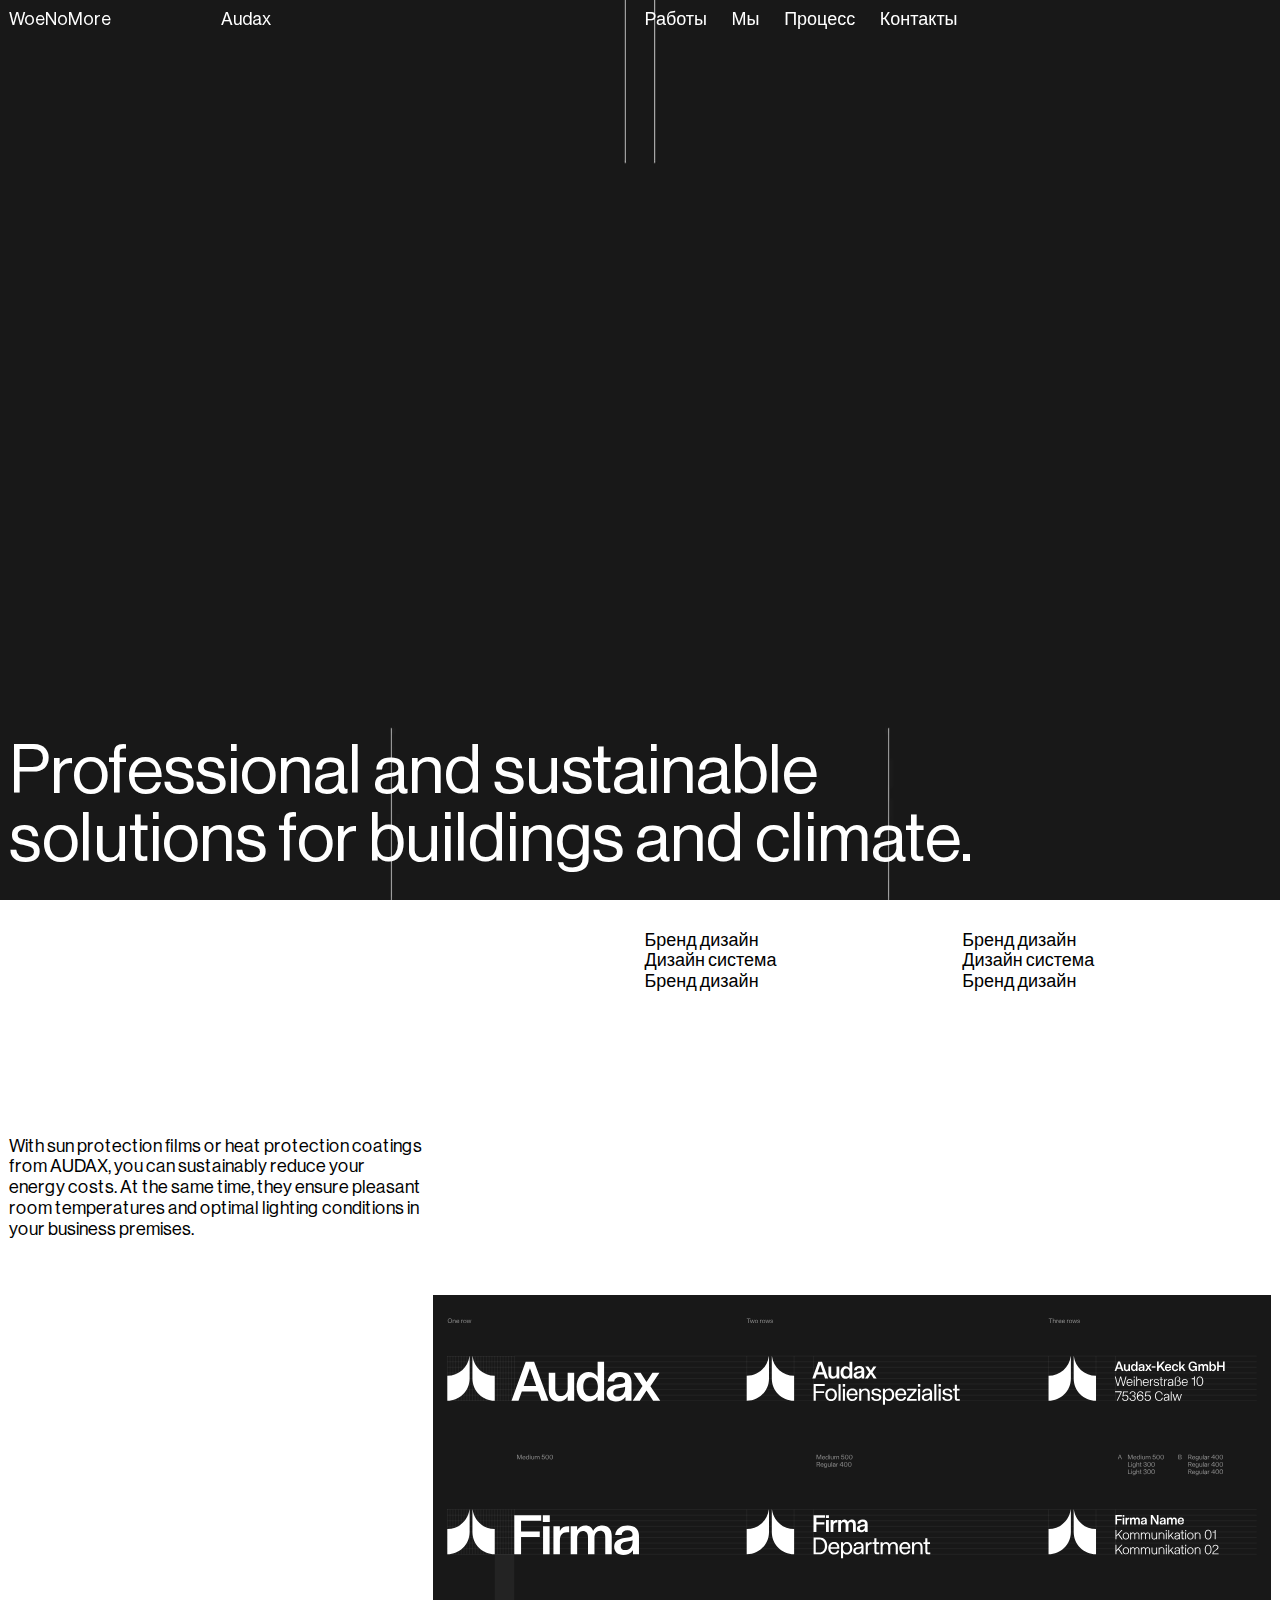
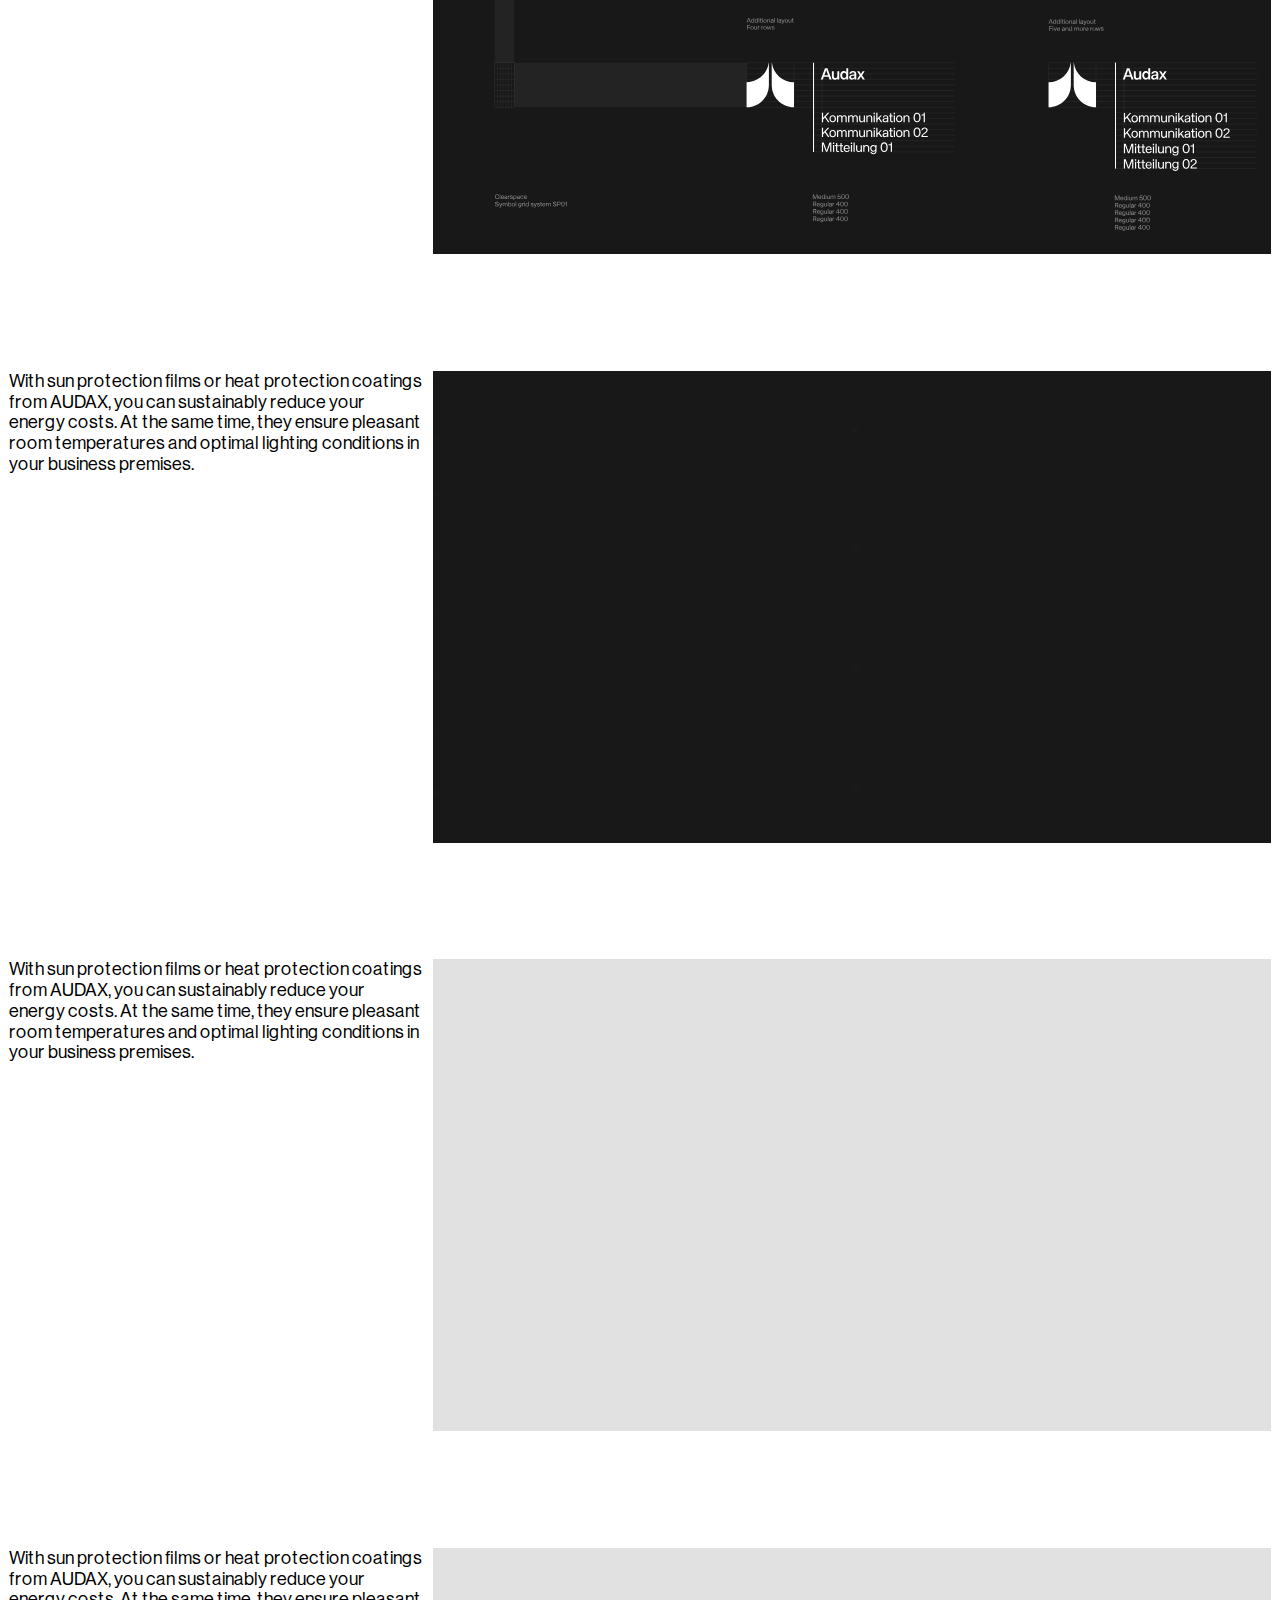
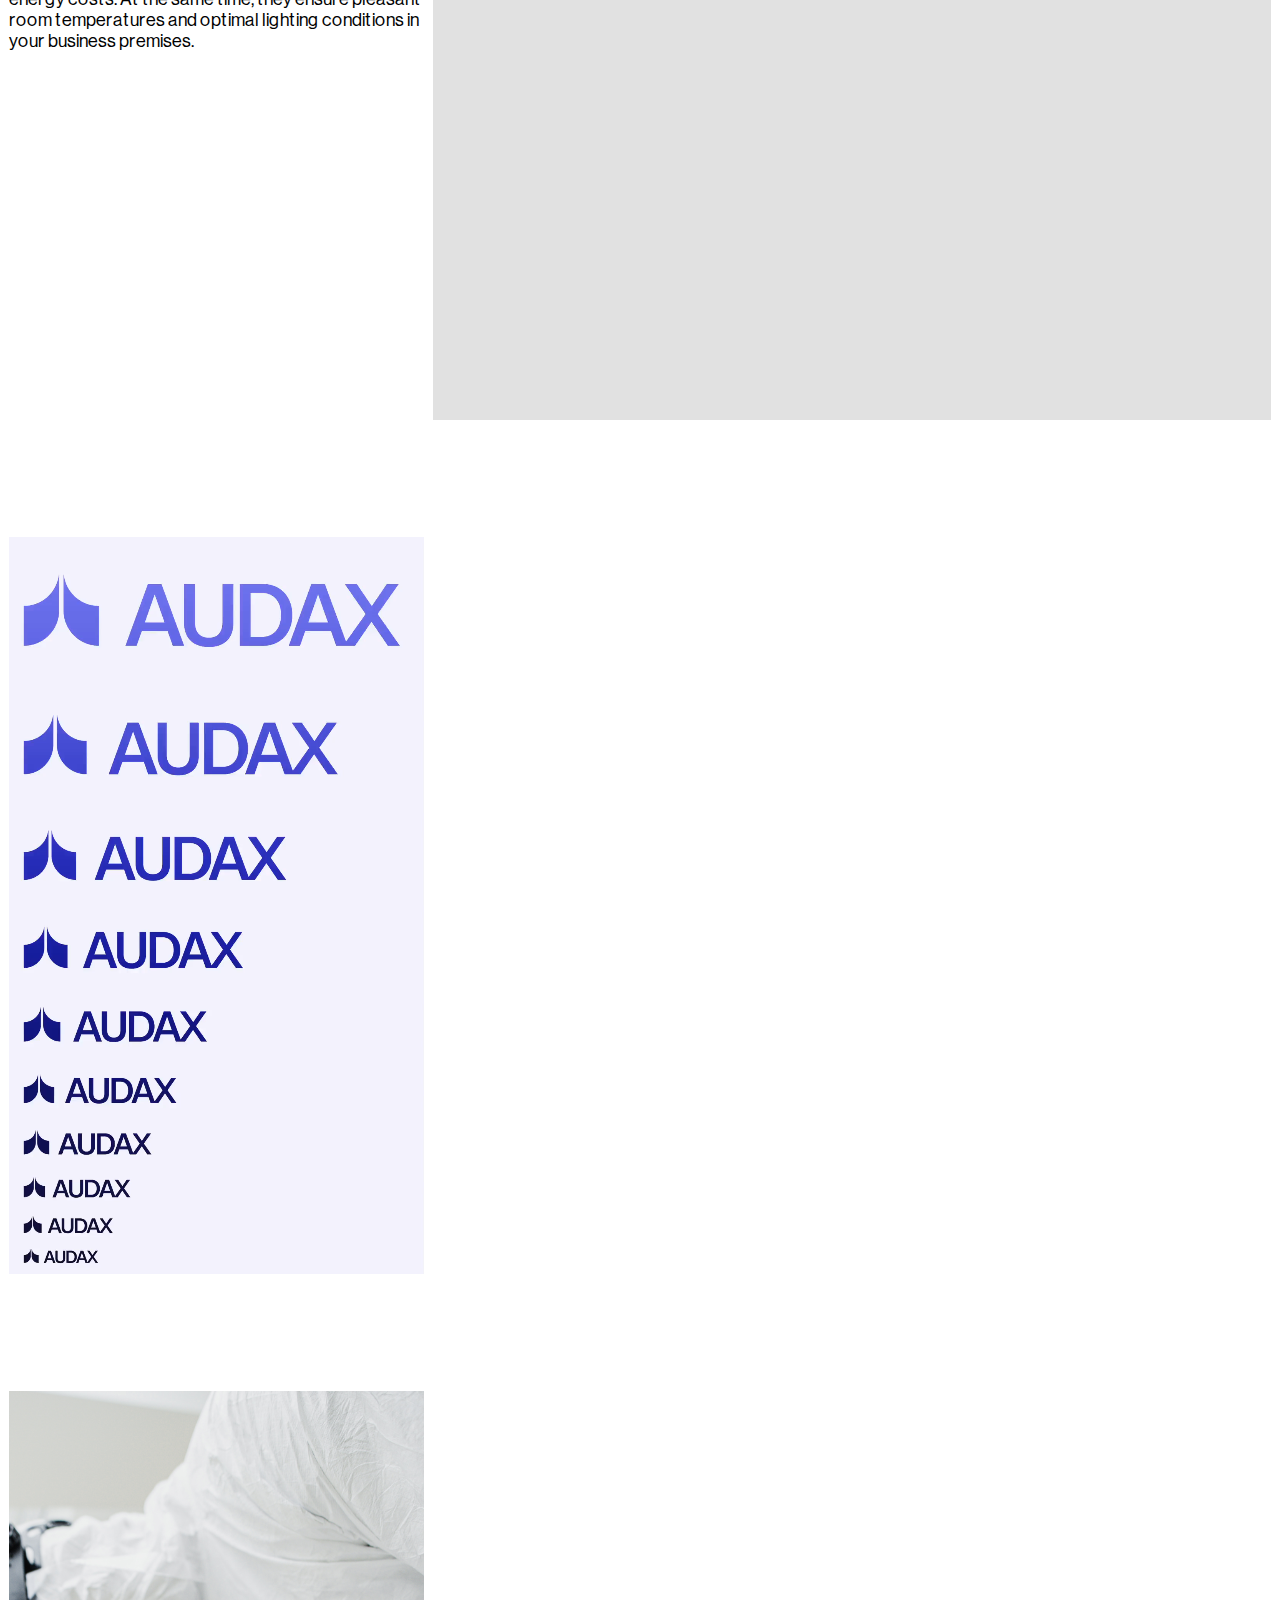
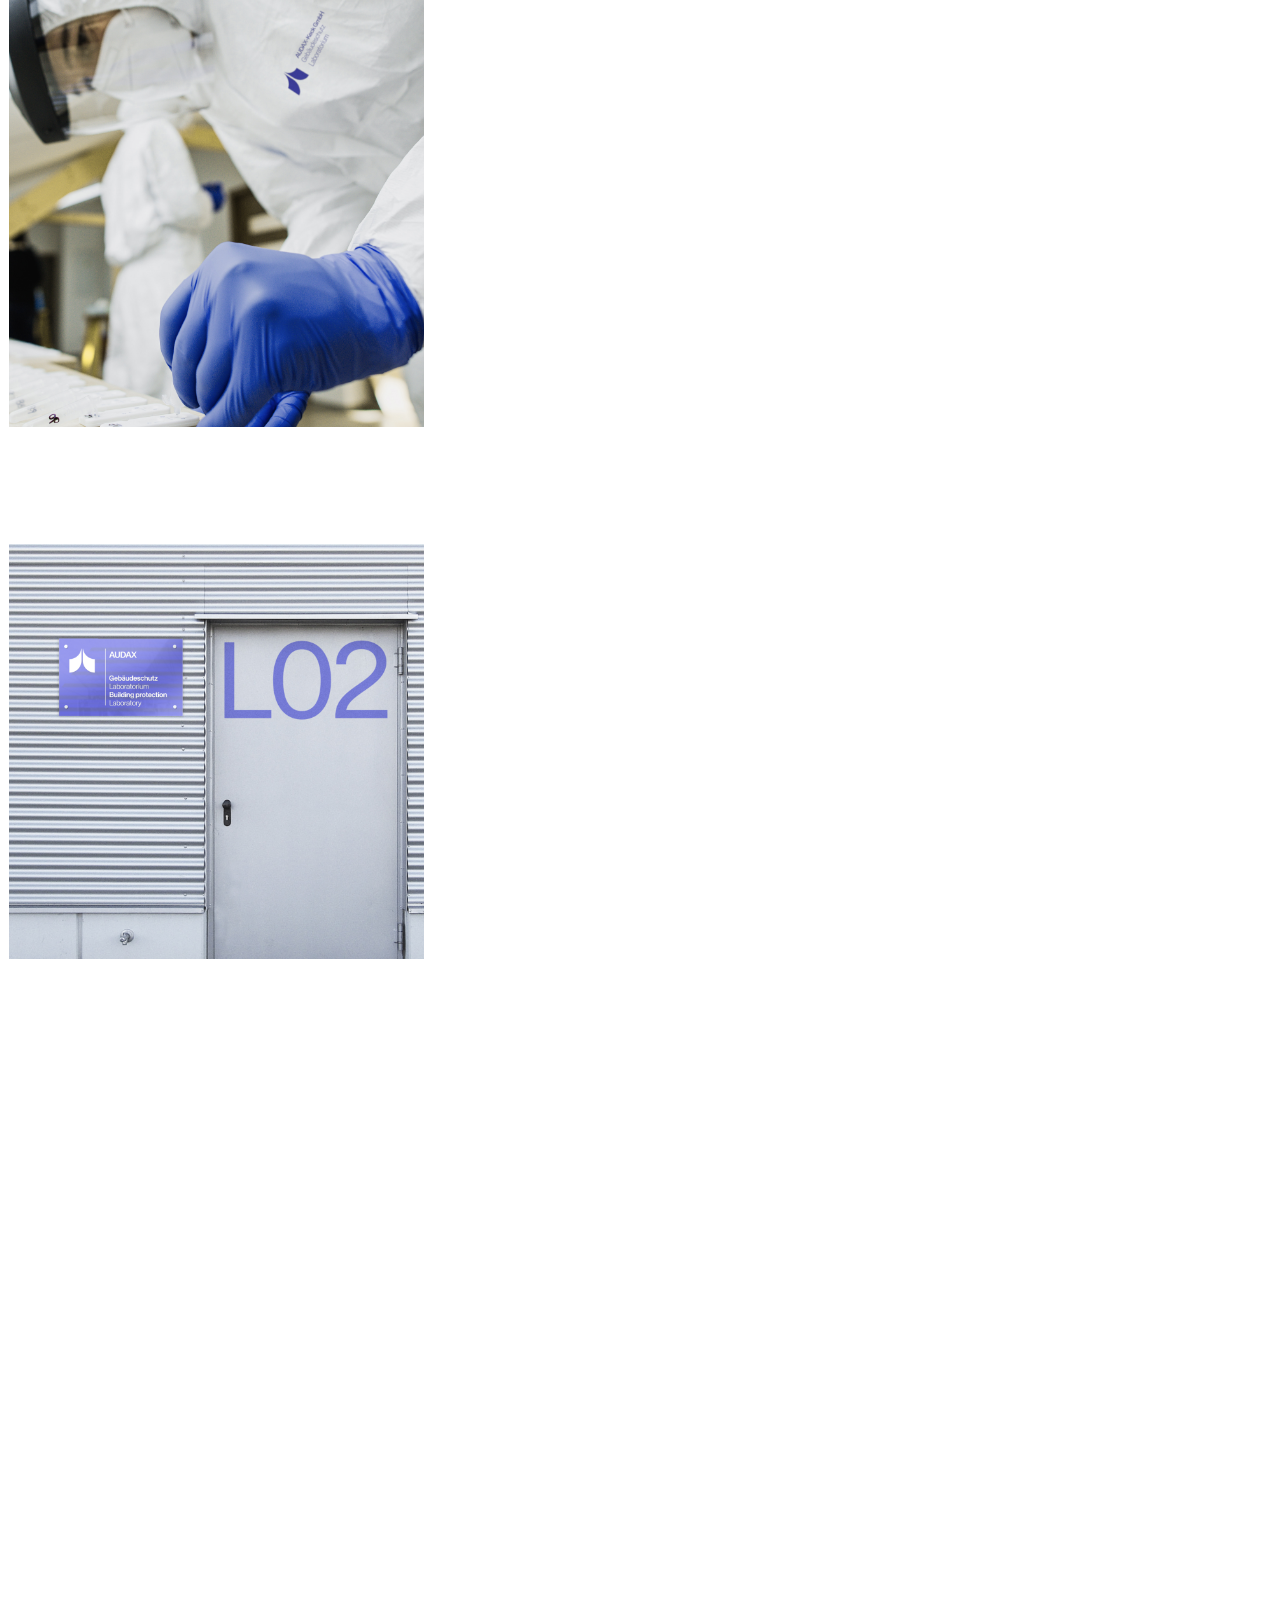
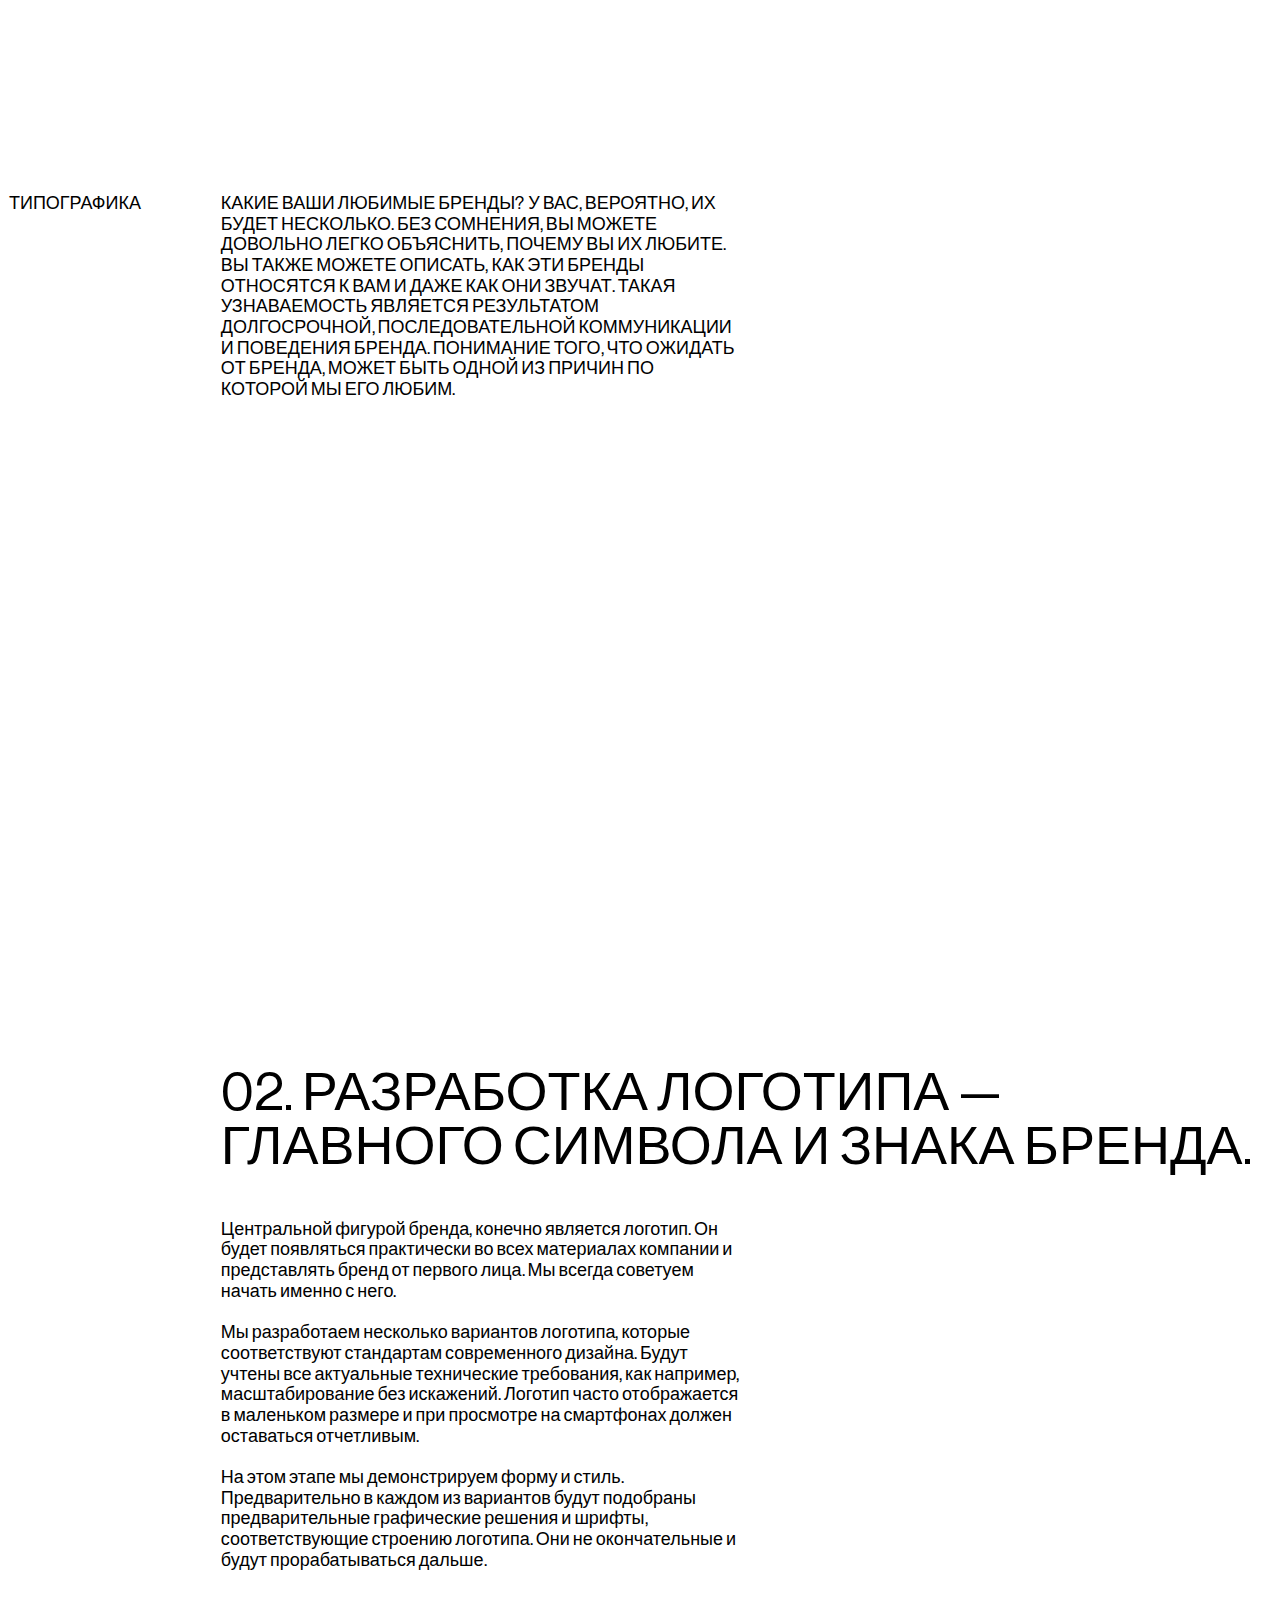
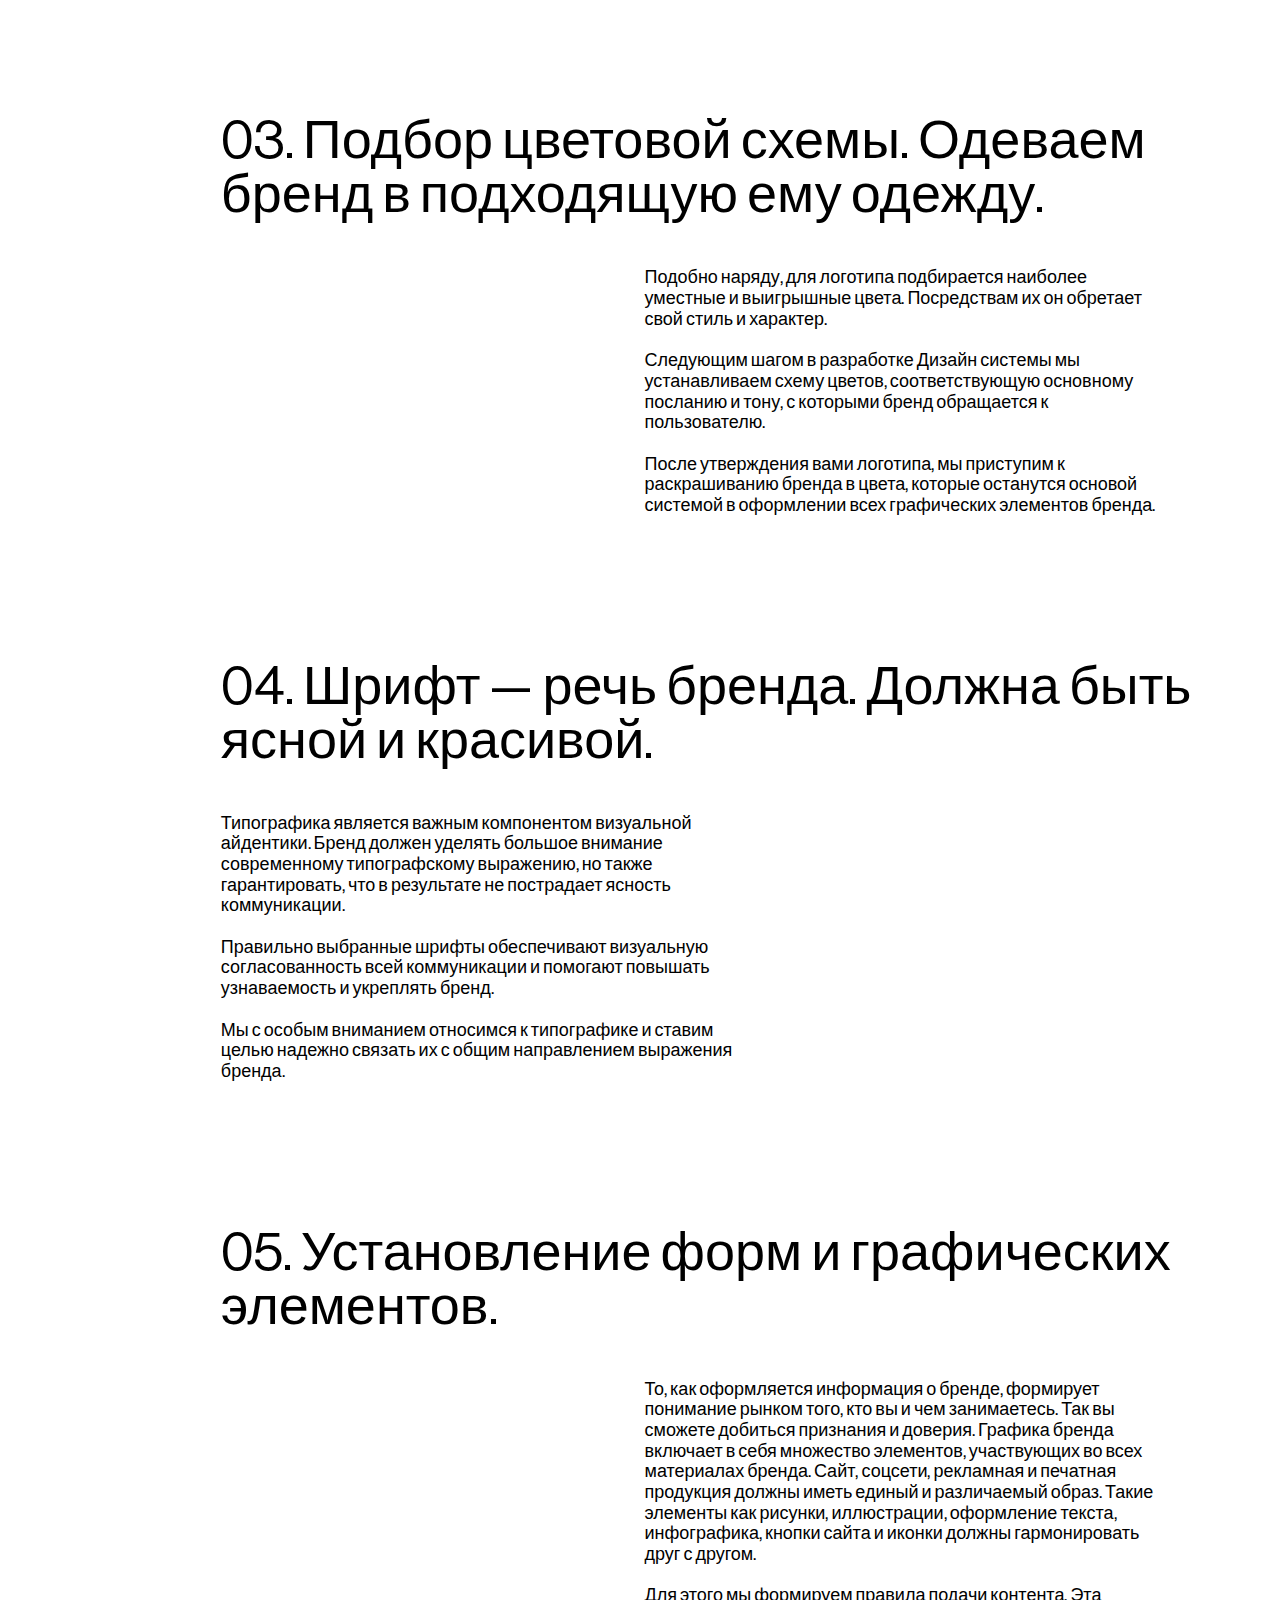
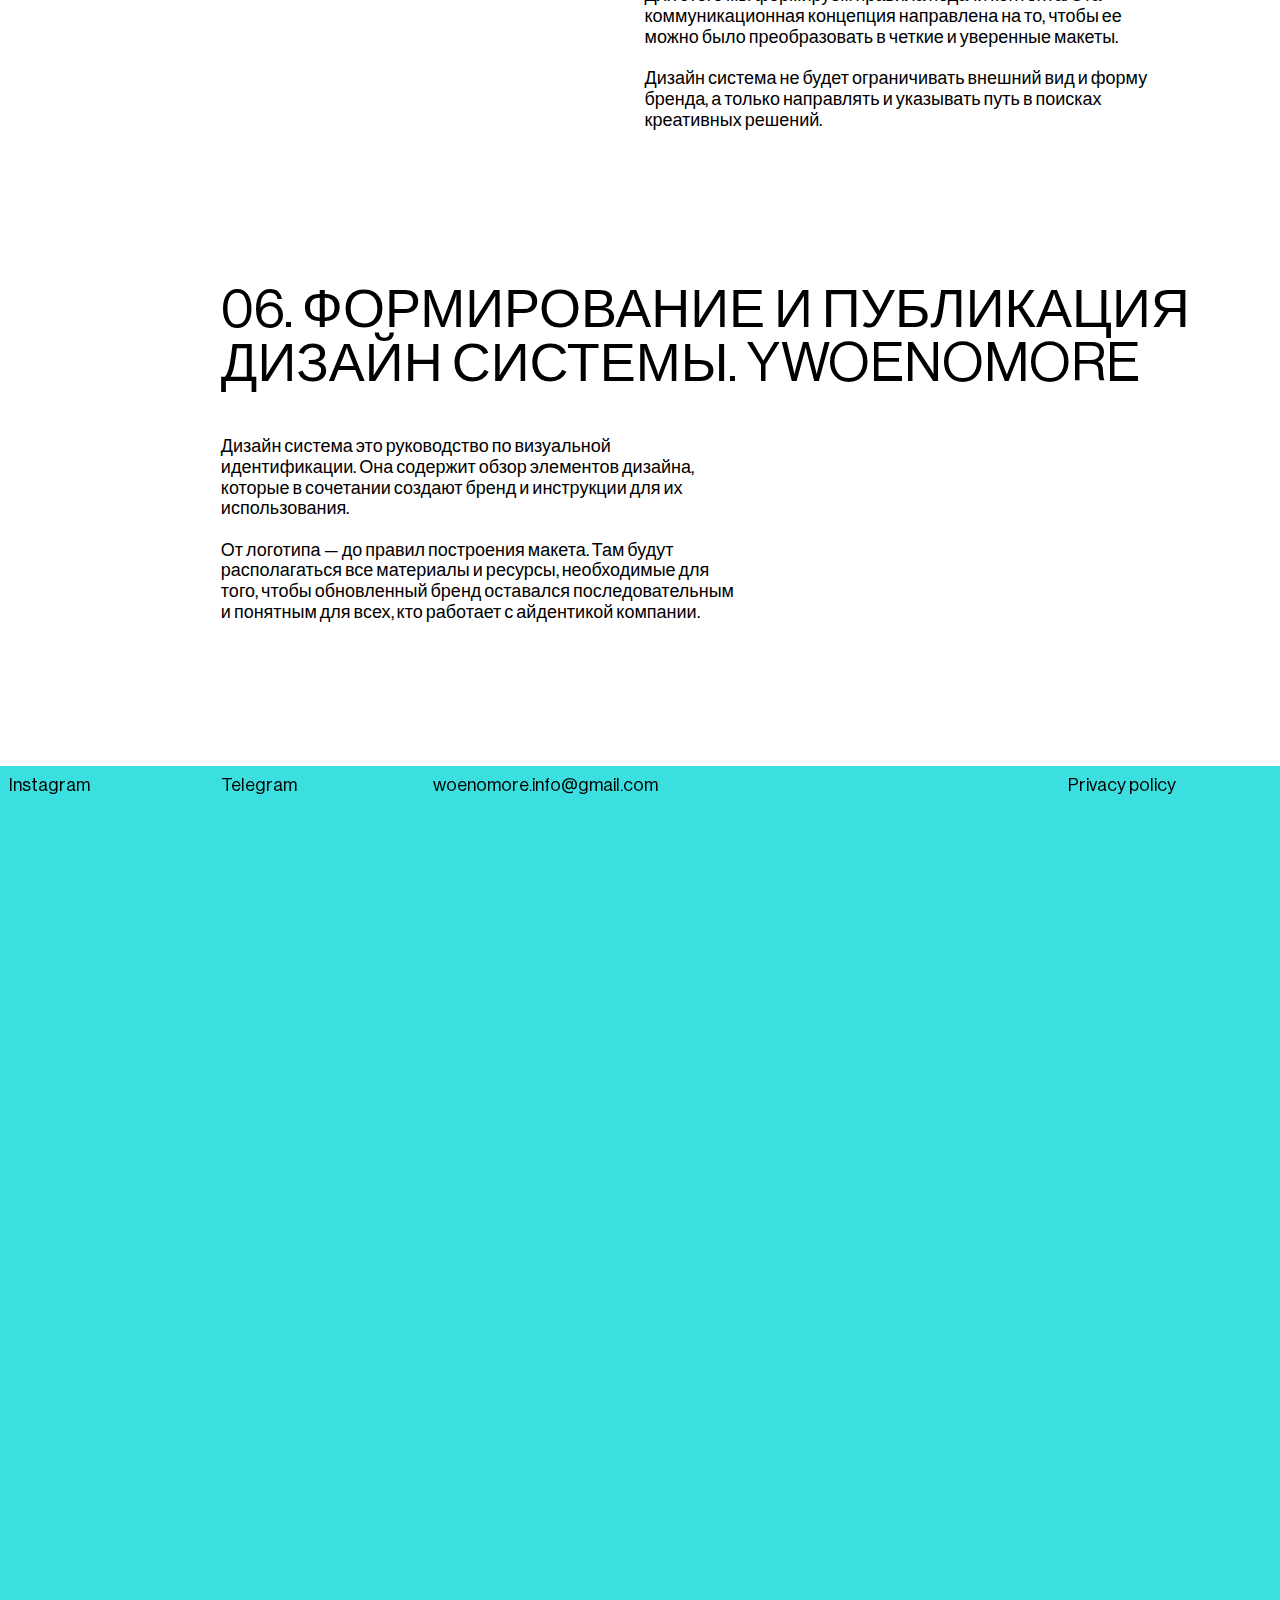
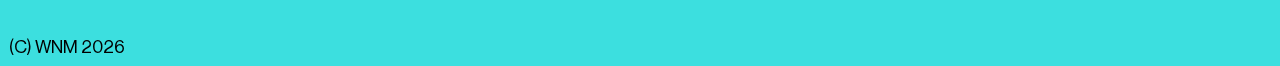
==== commit 7ee2f7a3: "Add files via upload" ====
--- a/projects/audax/index.html
+++ b/projects/audax/index.html
@@ -211,14 +211,9 @@
                             <hr />
                             
                             <div class="row">
-                                        <div class="col-4 col-12-small">
-                                        
-                                              <span class="image fit"><img src="imgs/audax_enter_sign_laboratory_2.jpg" onContextMenu="return false;" alt="" /></span>
-                                        
-                                        </div>
-                                        <div class="col-8 col-12-small">
-                                        
-                                              
+                                        <div class="col-12 col-12-small">
+                                        
+                                              <span class="image fit"><img src="imgs/audax_screen_mob_4.jpg" onContextMenu="return false;" alt="" /></span>
                                         
                                         </div>
                             </div>
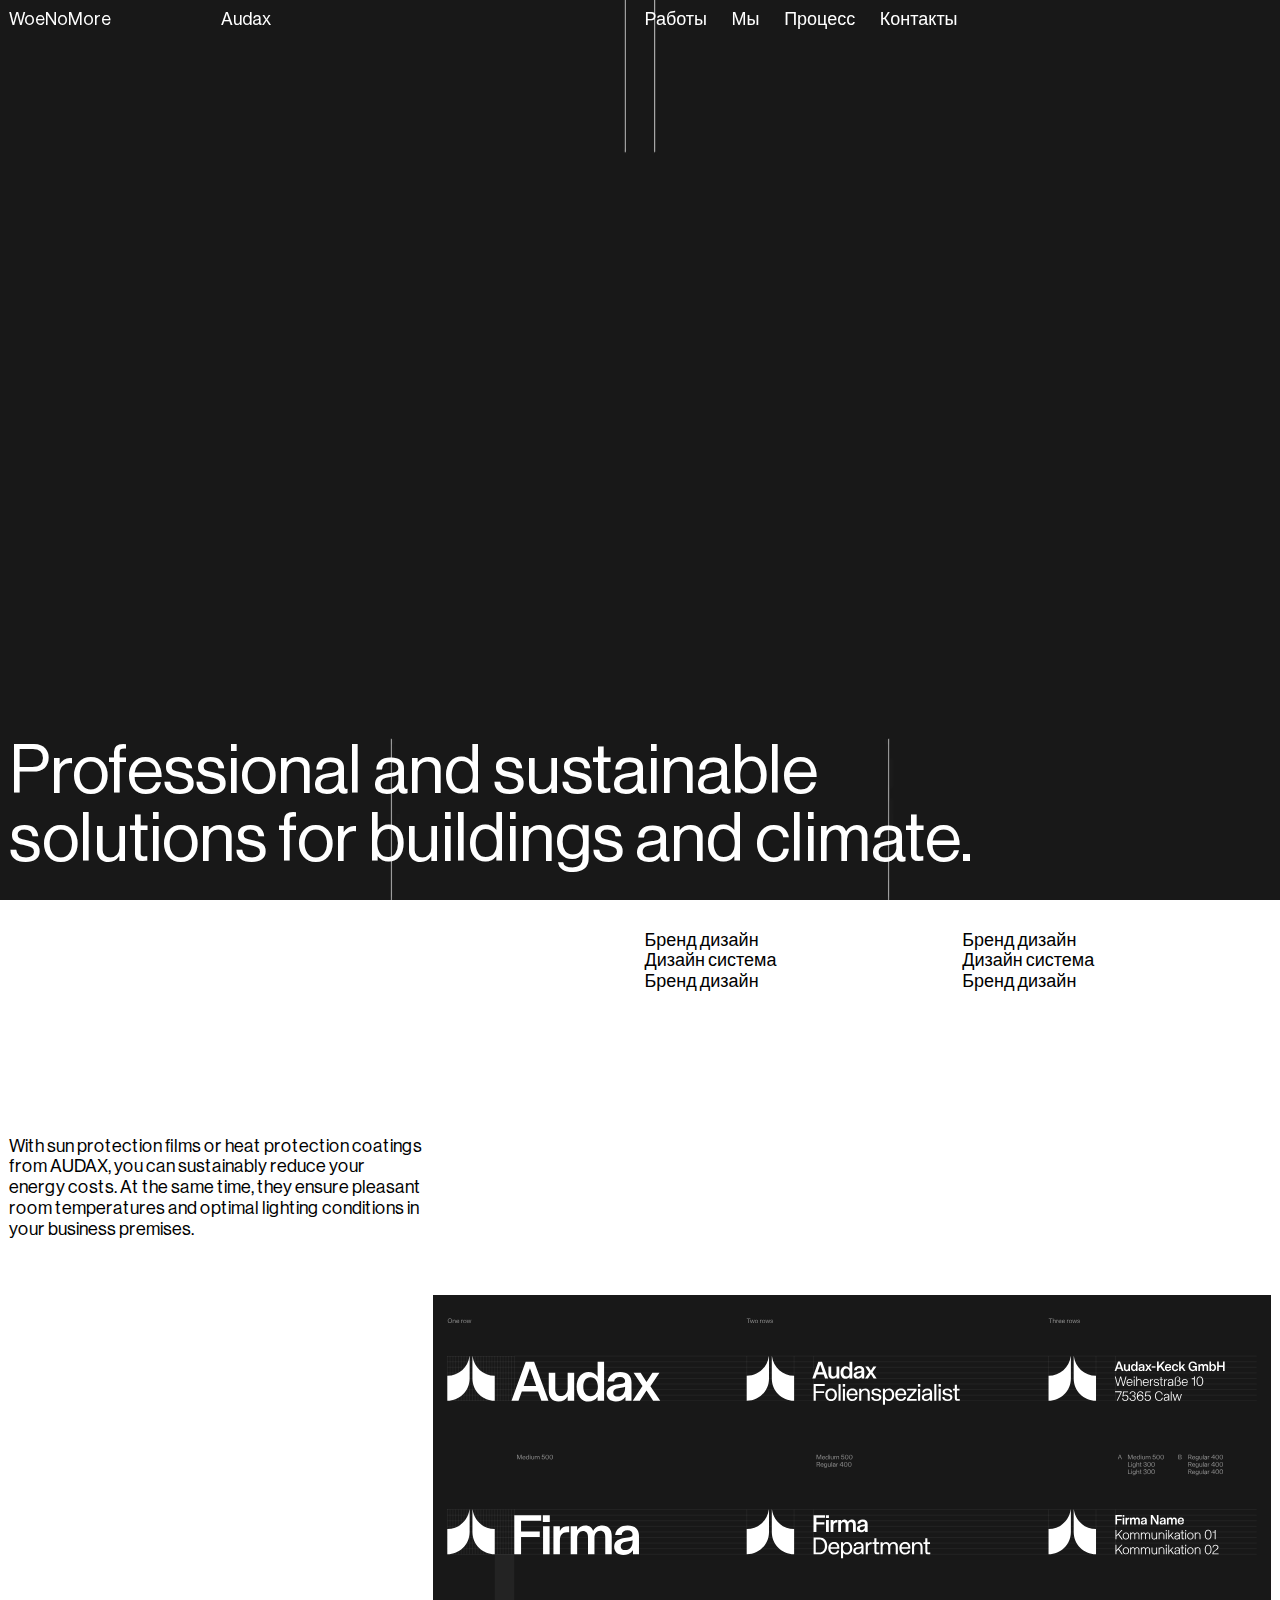
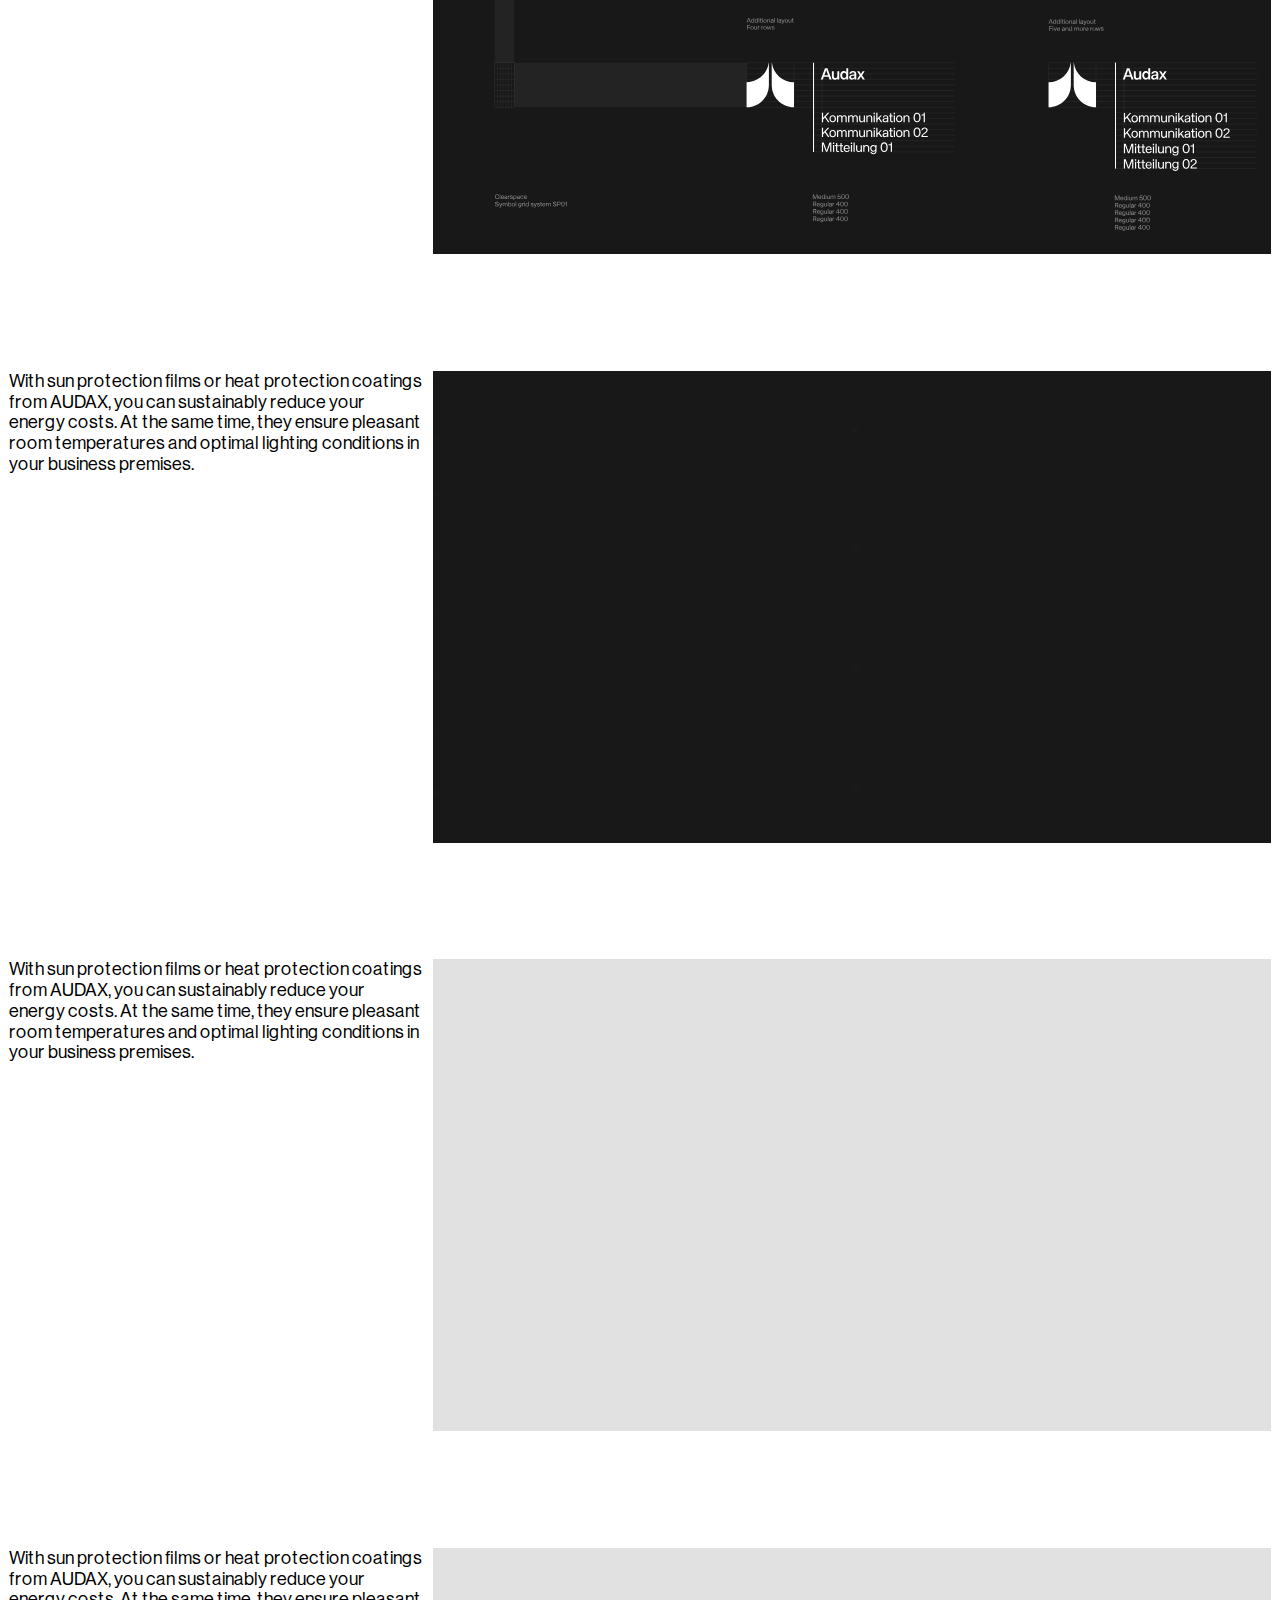
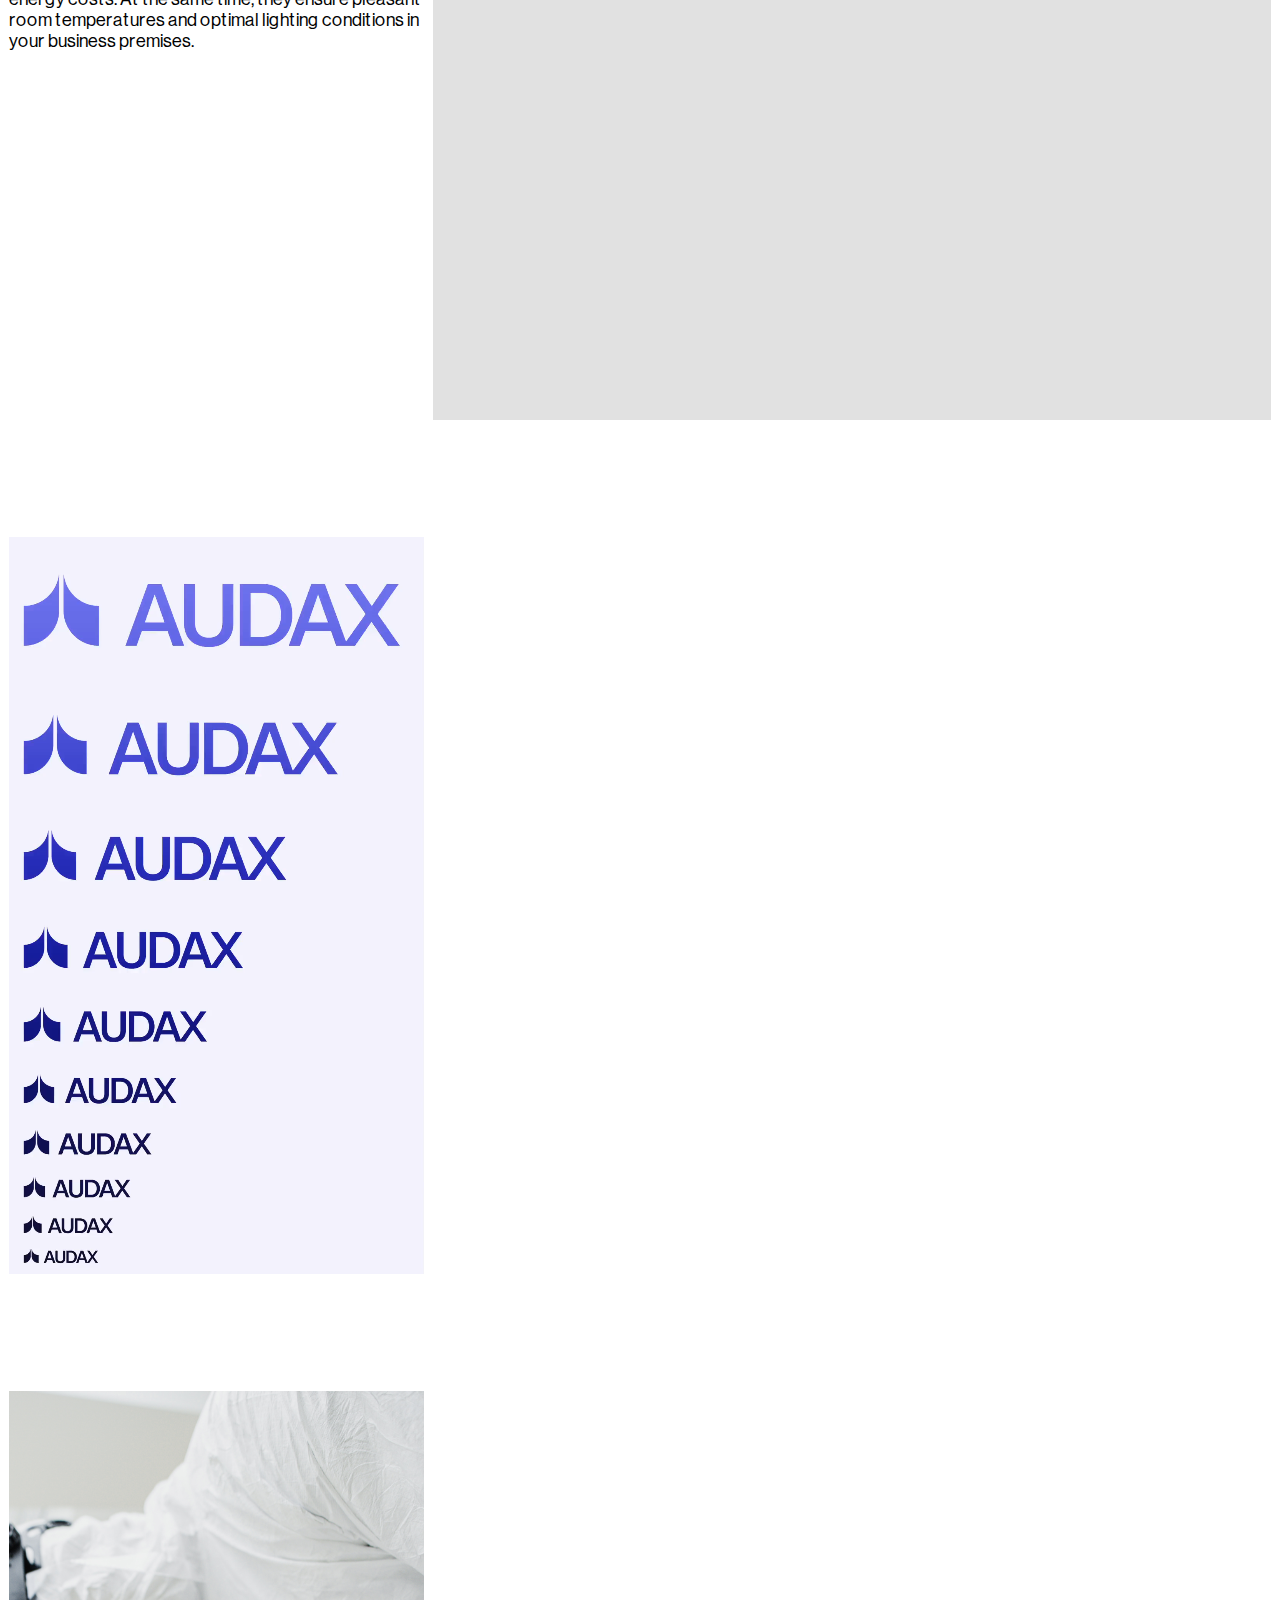
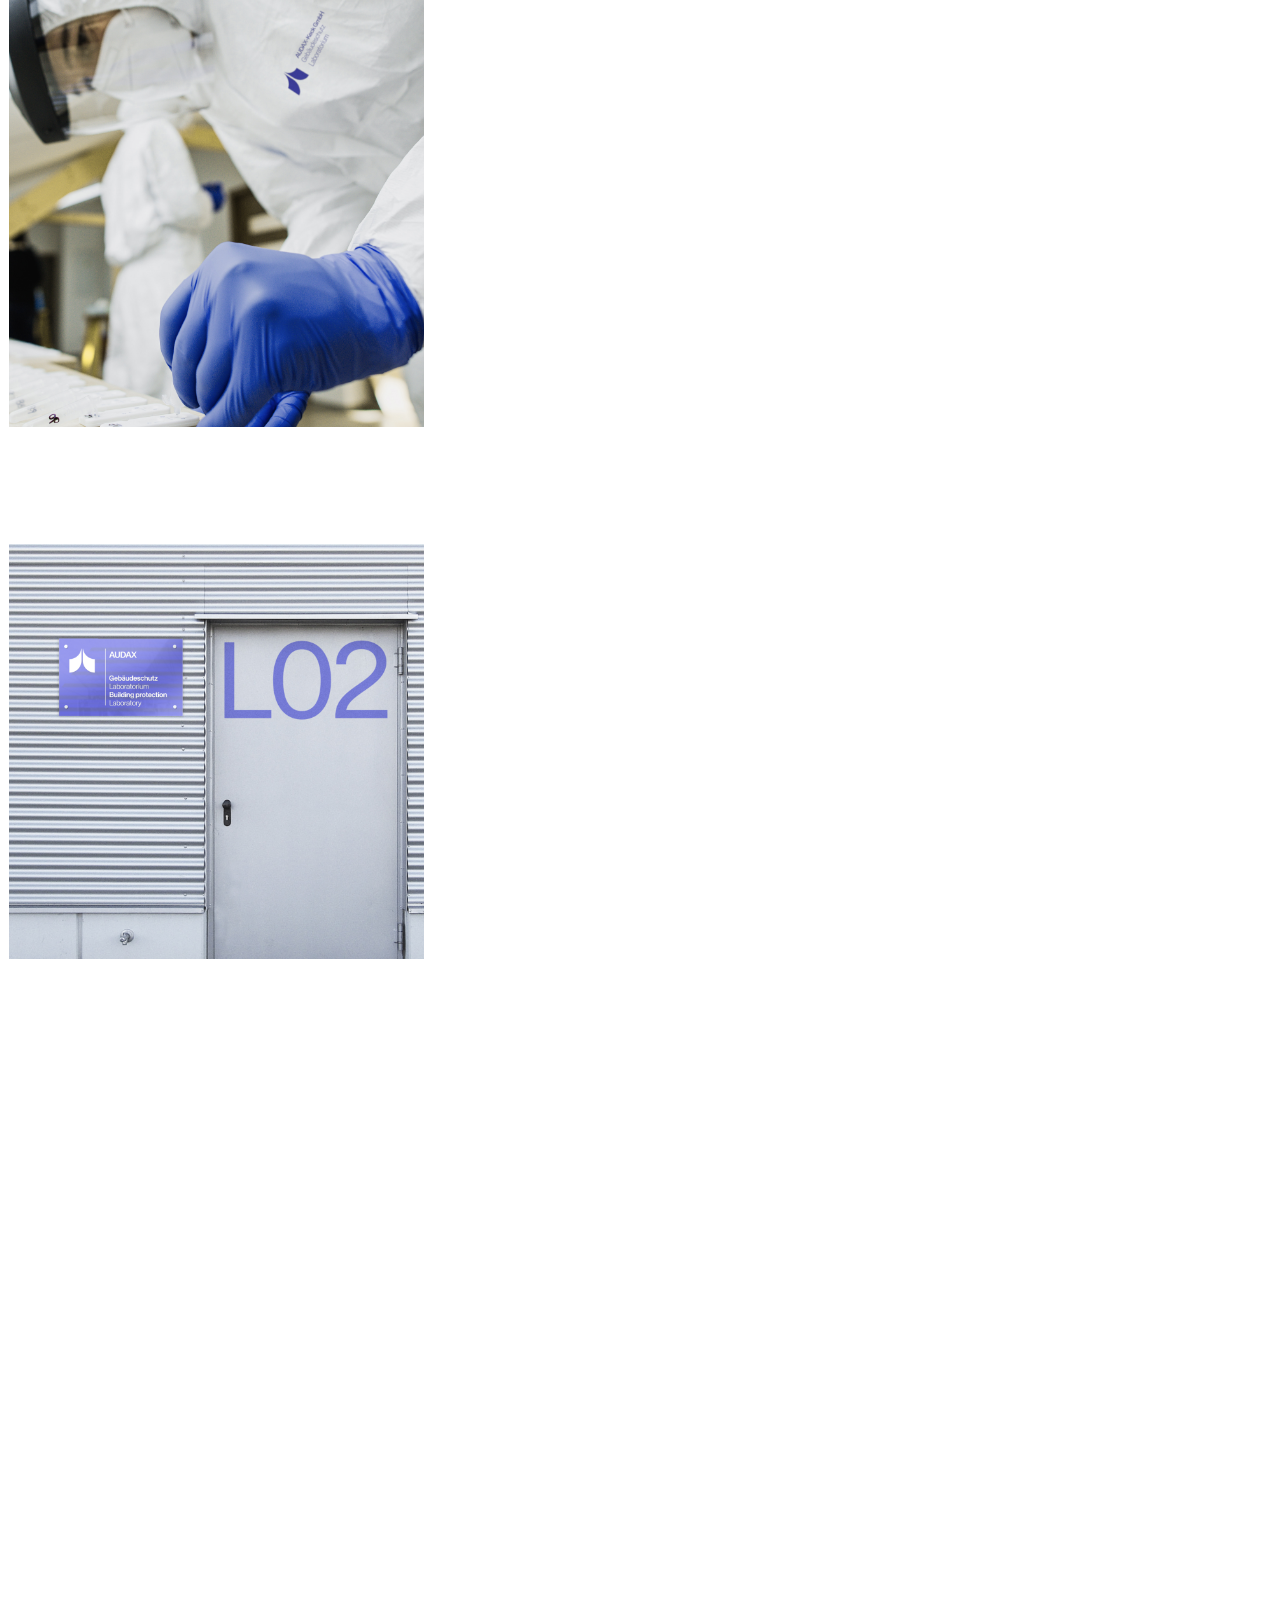
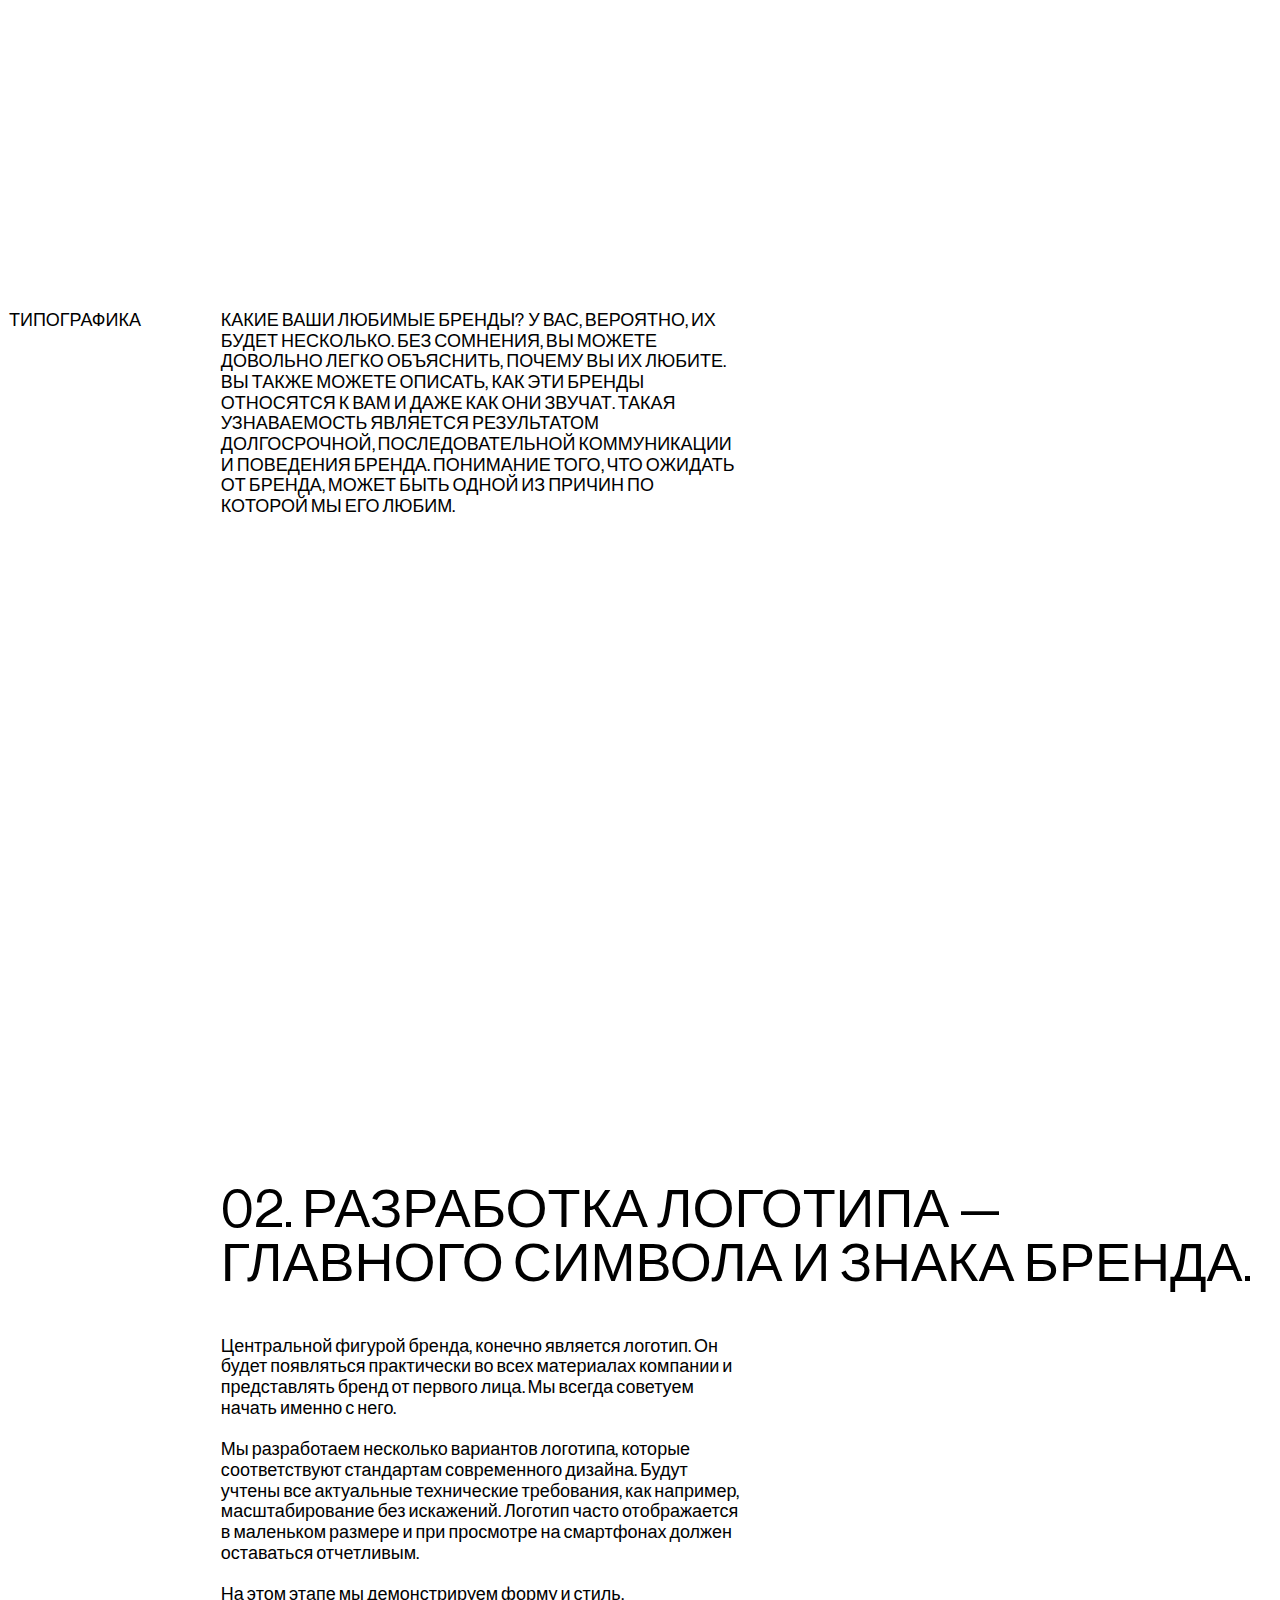
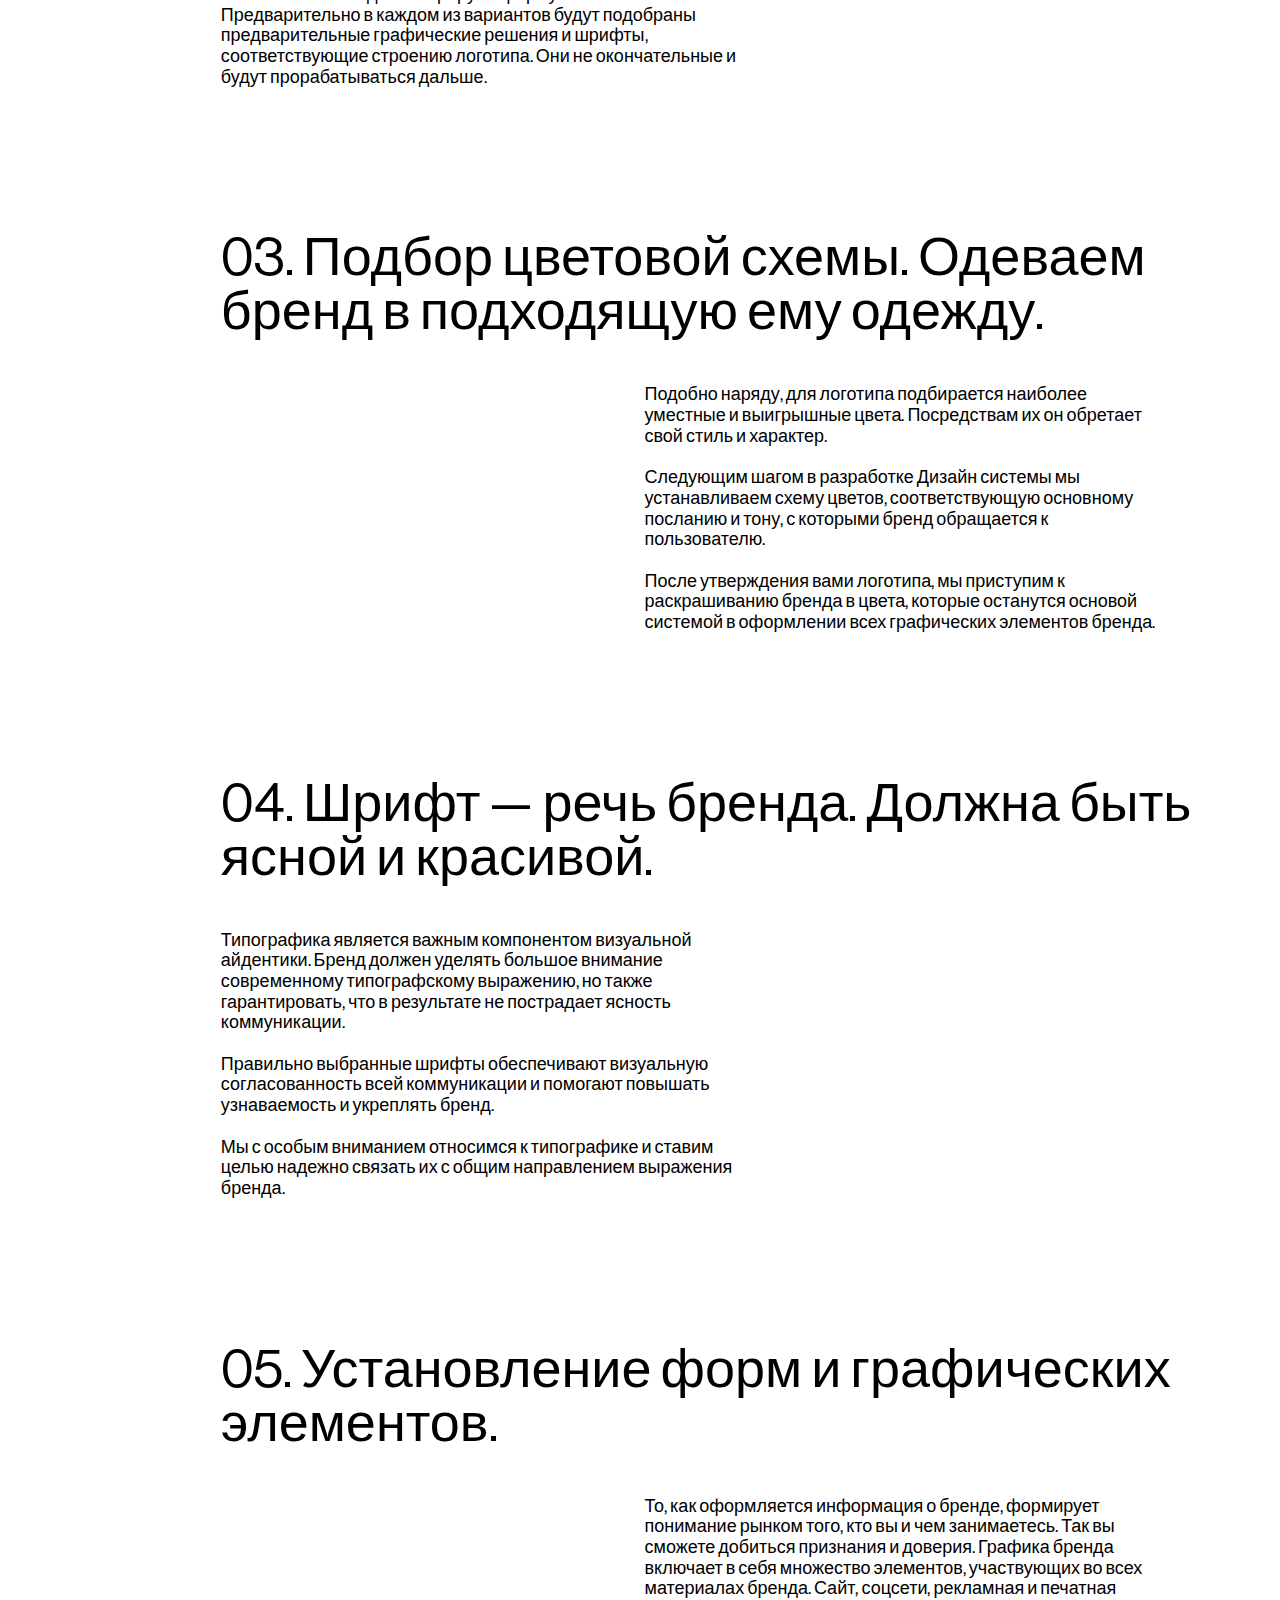
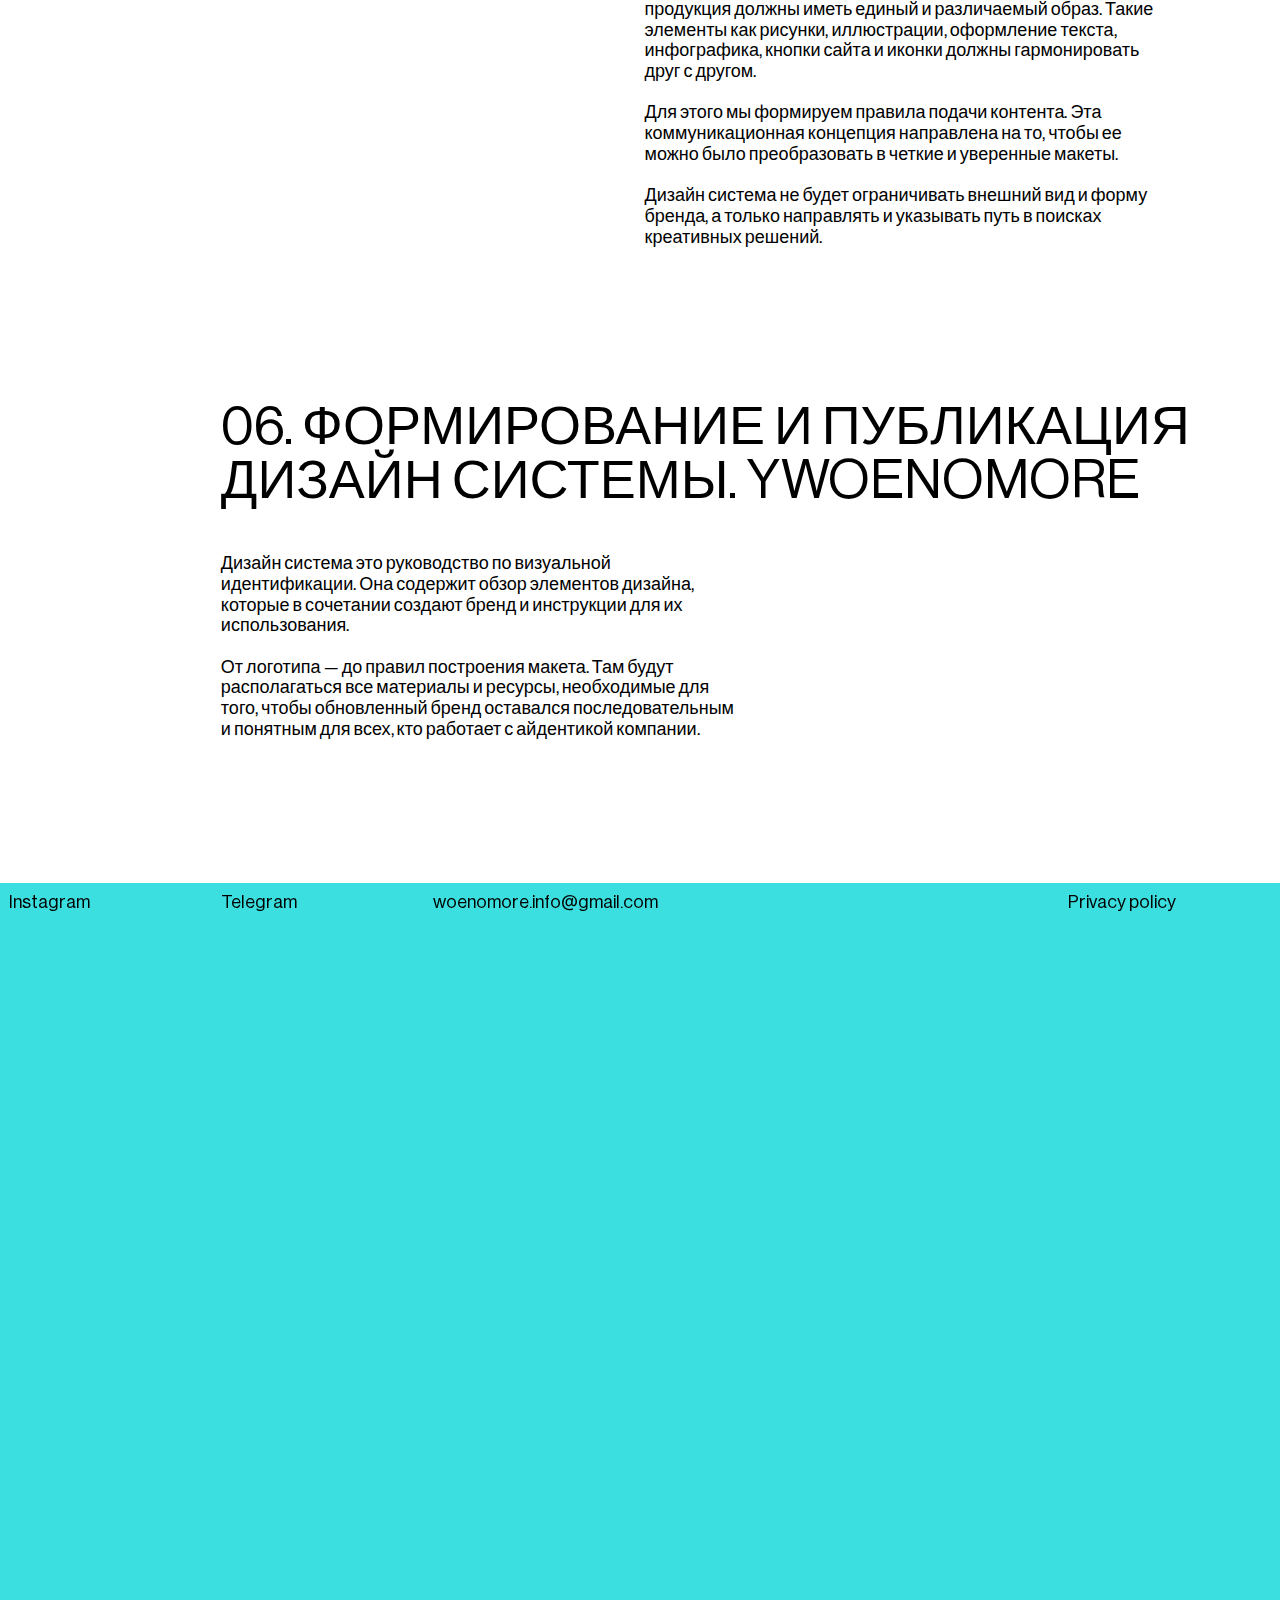
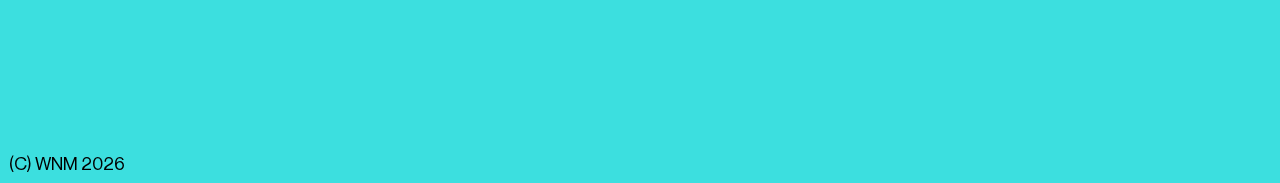
==== commit 2b1ddbbf: "Add files via upload" ====
--- a/projects/audax/index.html
+++ b/projects/audax/index.html
@@ -214,6 +214,16 @@
                                         <div class="col-12 col-12-small">
                                         
                                               <span class="image fit"><img src="imgs/audax_screen_mob_4.jpg" onContextMenu="return false;" alt="" /></span>
+                                        
+                                        </div>
+                            </div>
+                            
+                            <hr />
+                            
+                            <div class="row">
+                                        <div class="col-12 col-12-small">
+                                        
+                                              <span class="image fit"><img src="imgs/audax_screen_mob_4_2.jpg" onContextMenu="return false;" alt="" /></span>
                                         
                                         </div>
                             </div>
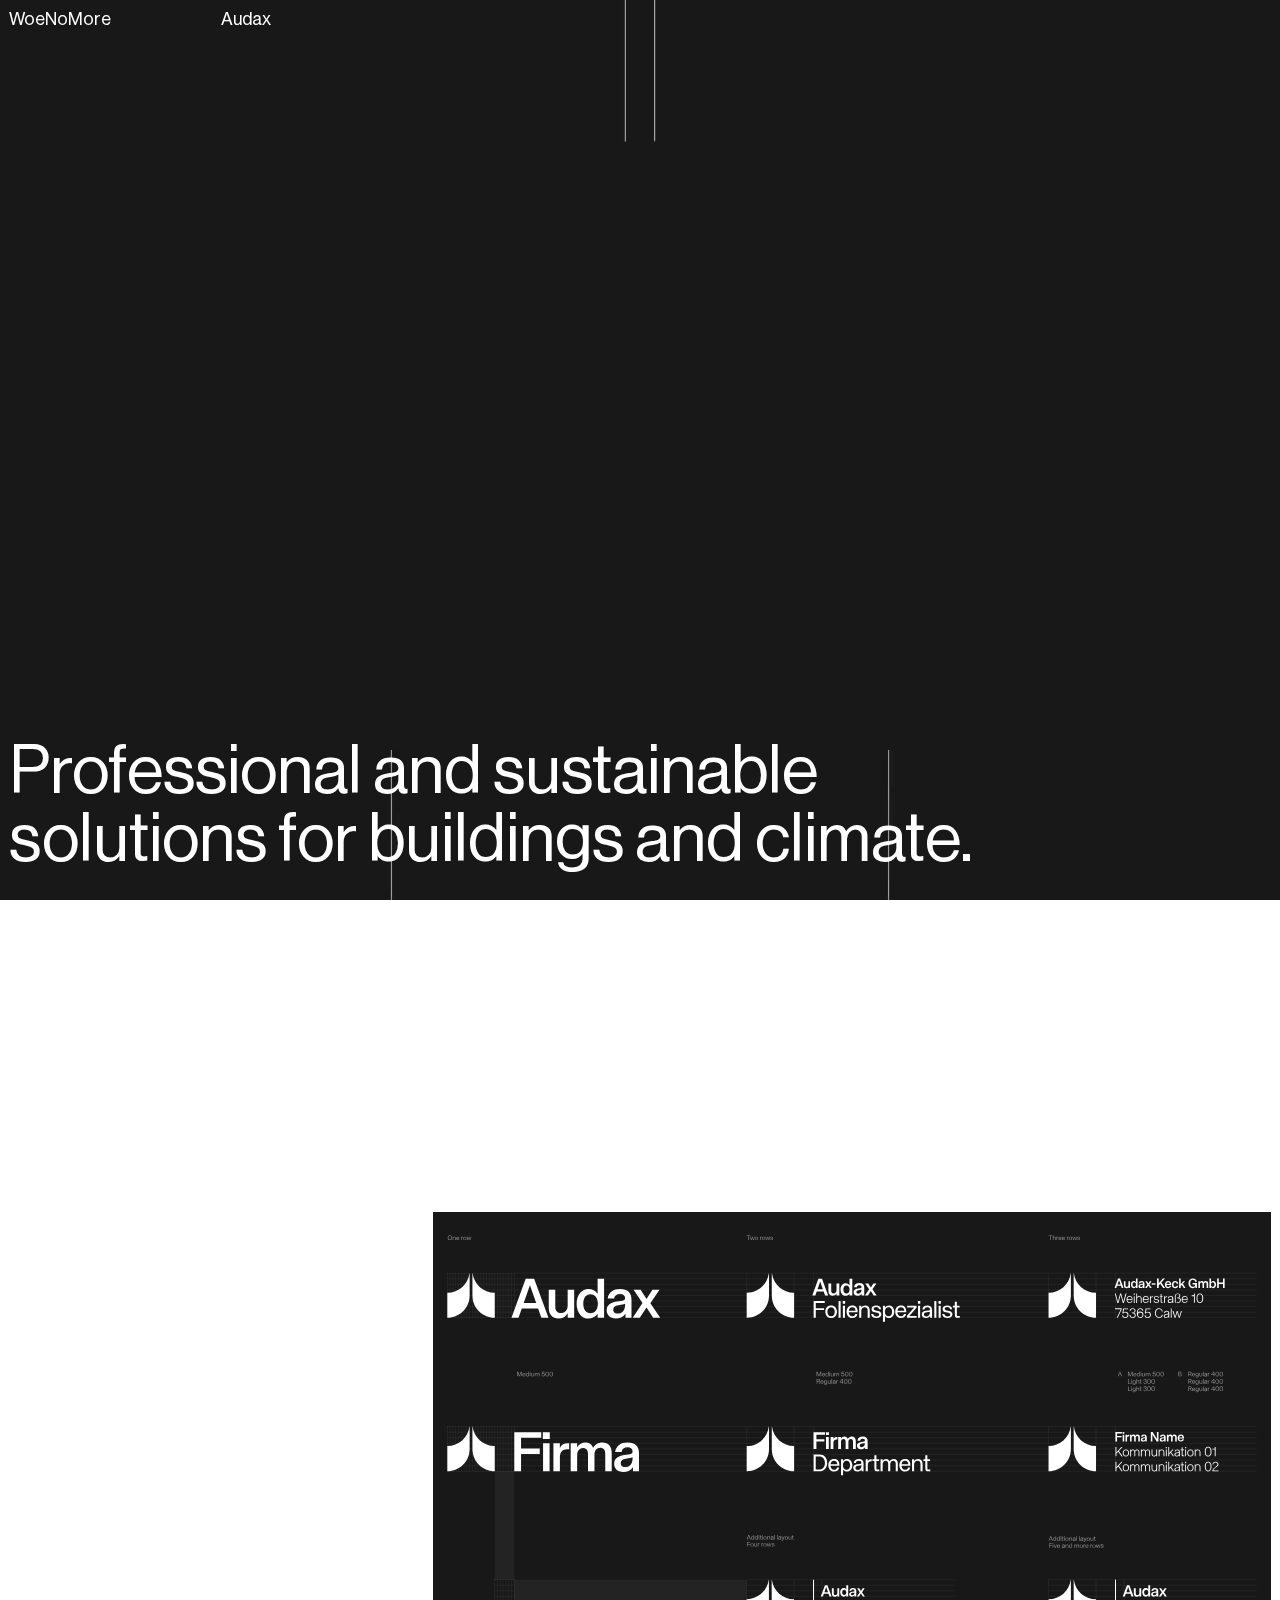
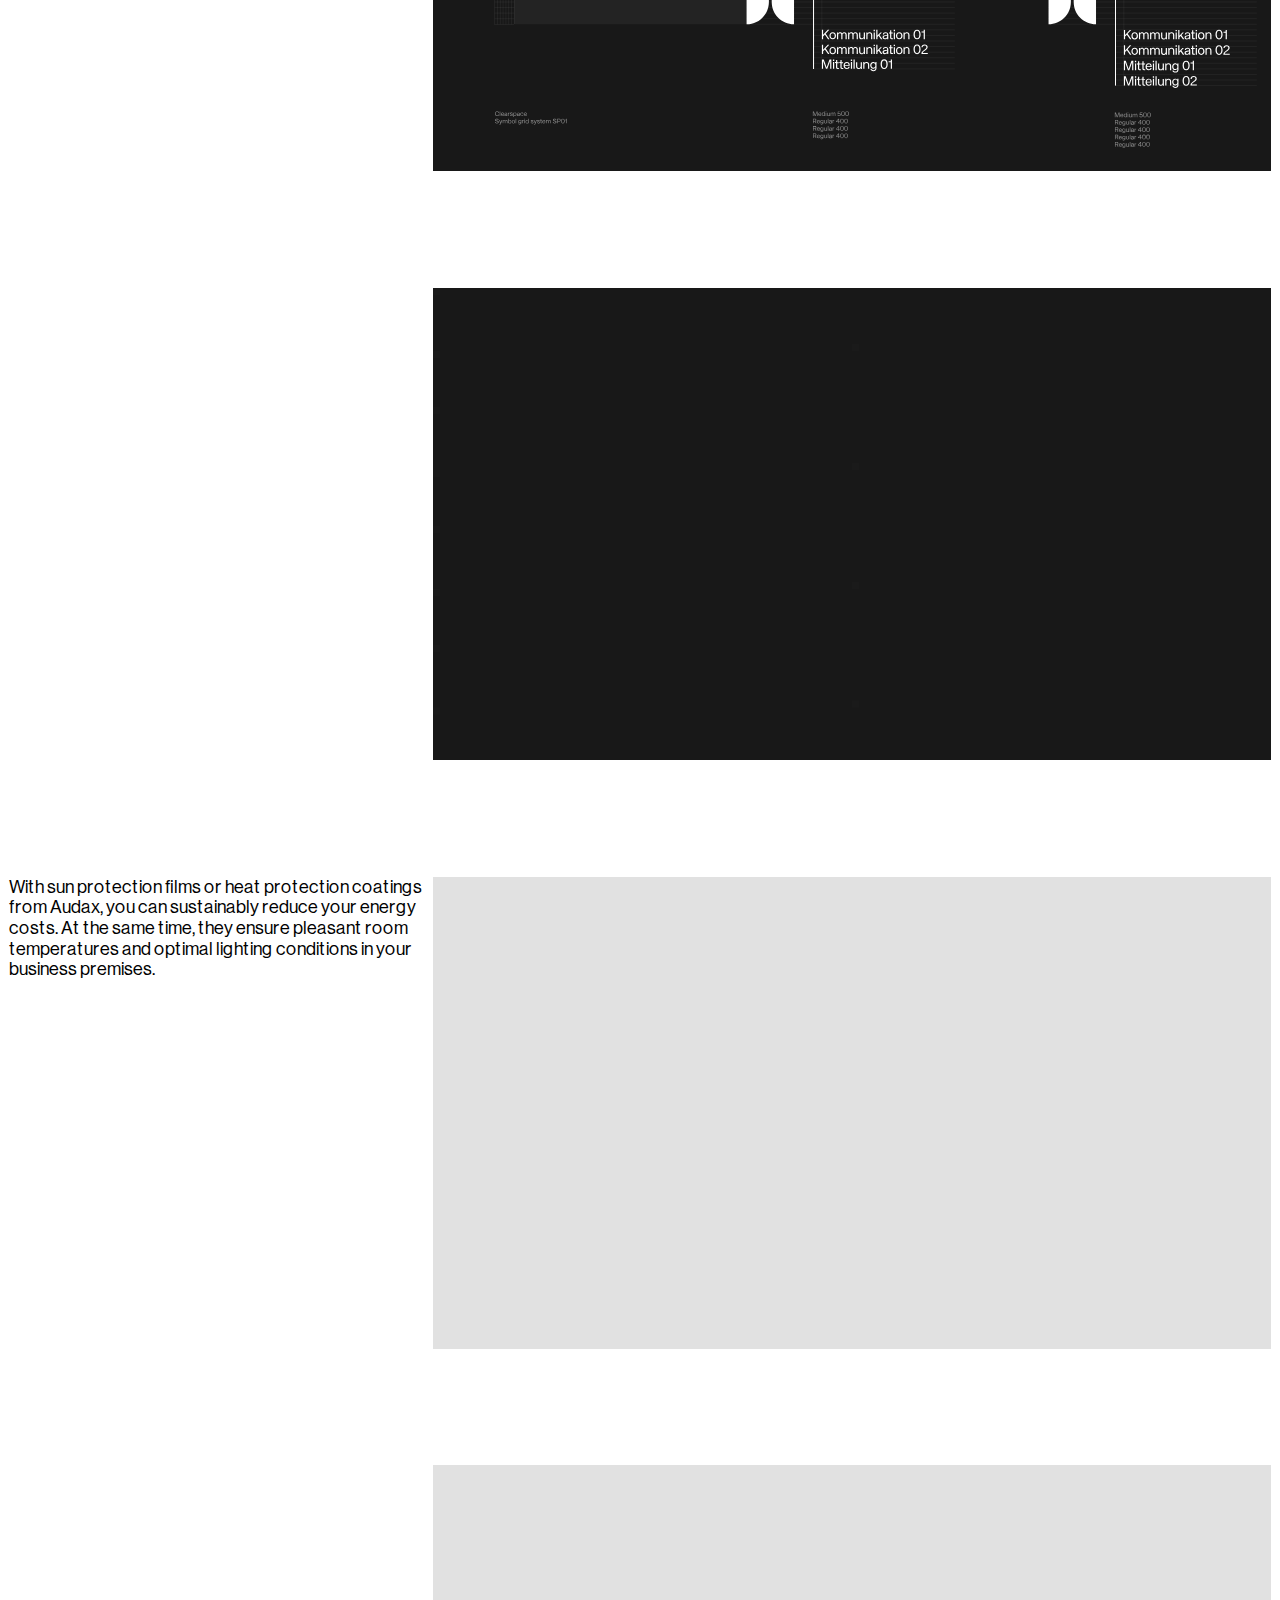
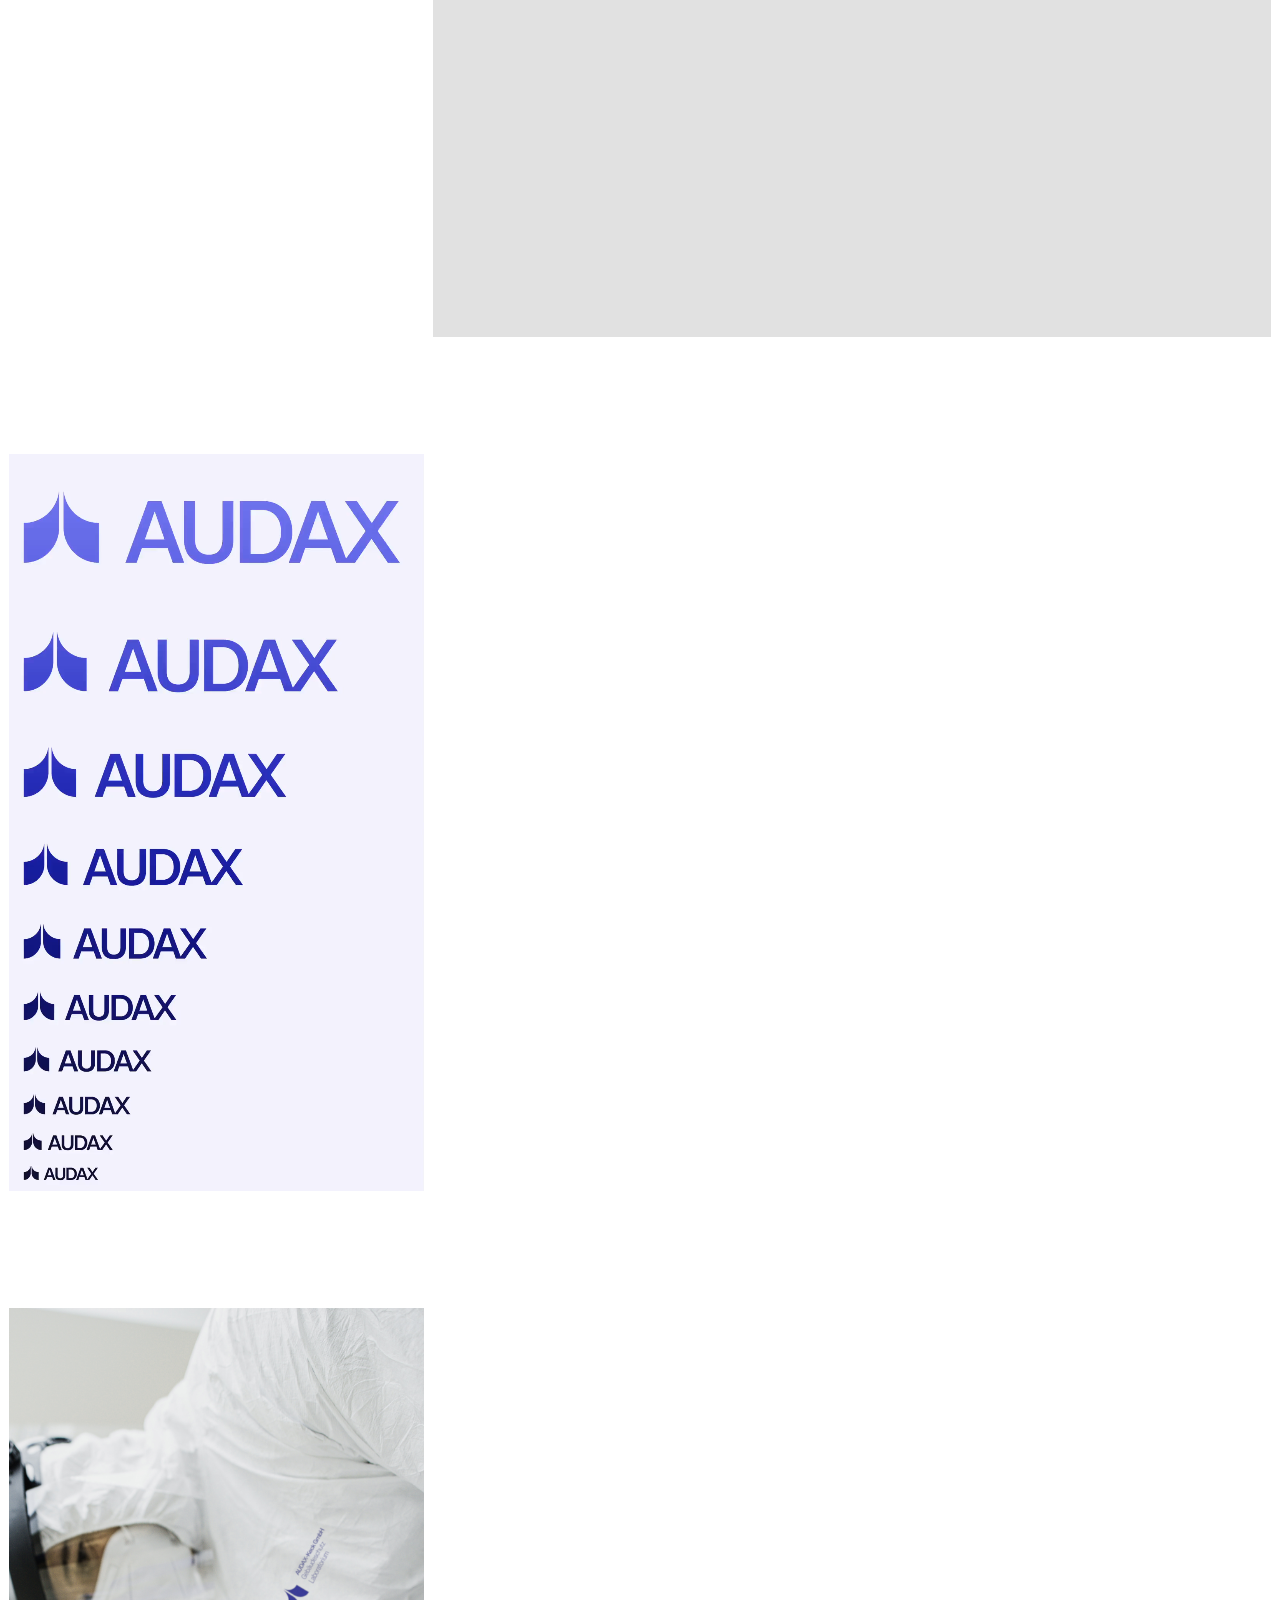
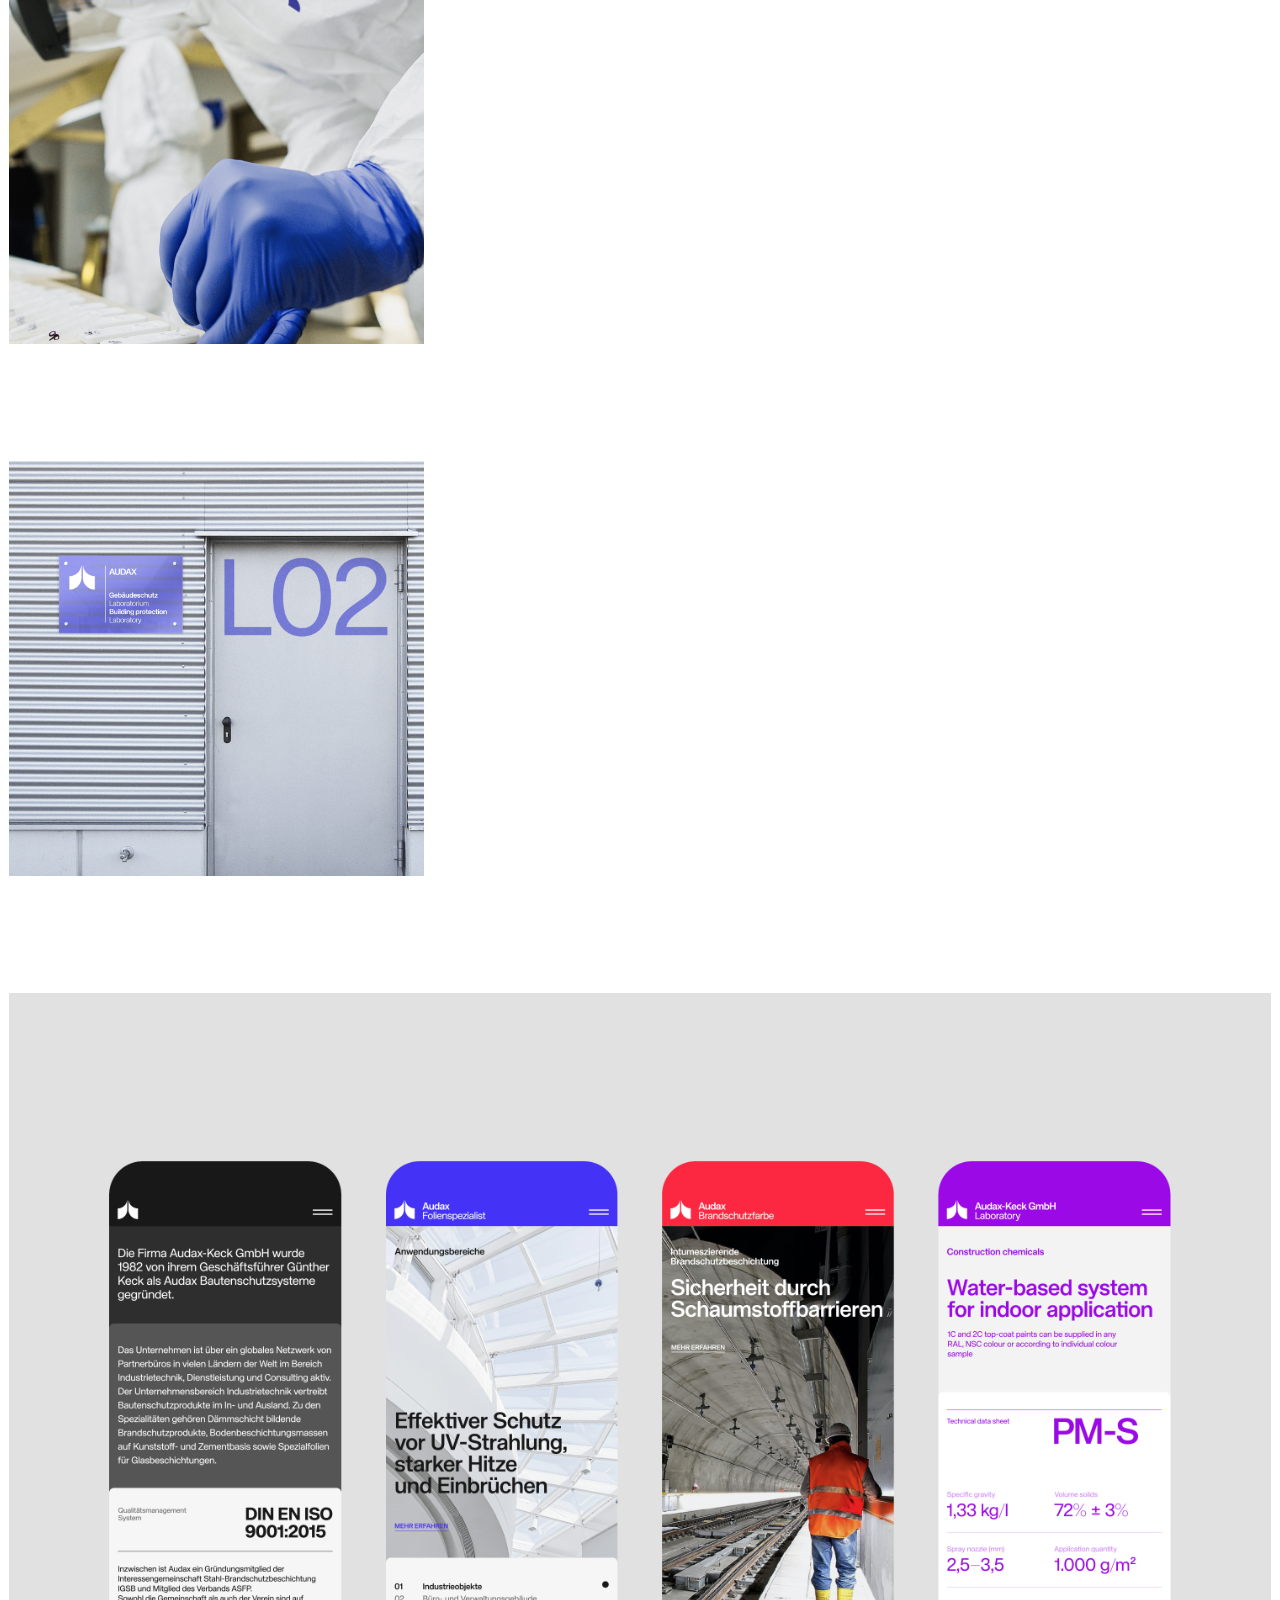
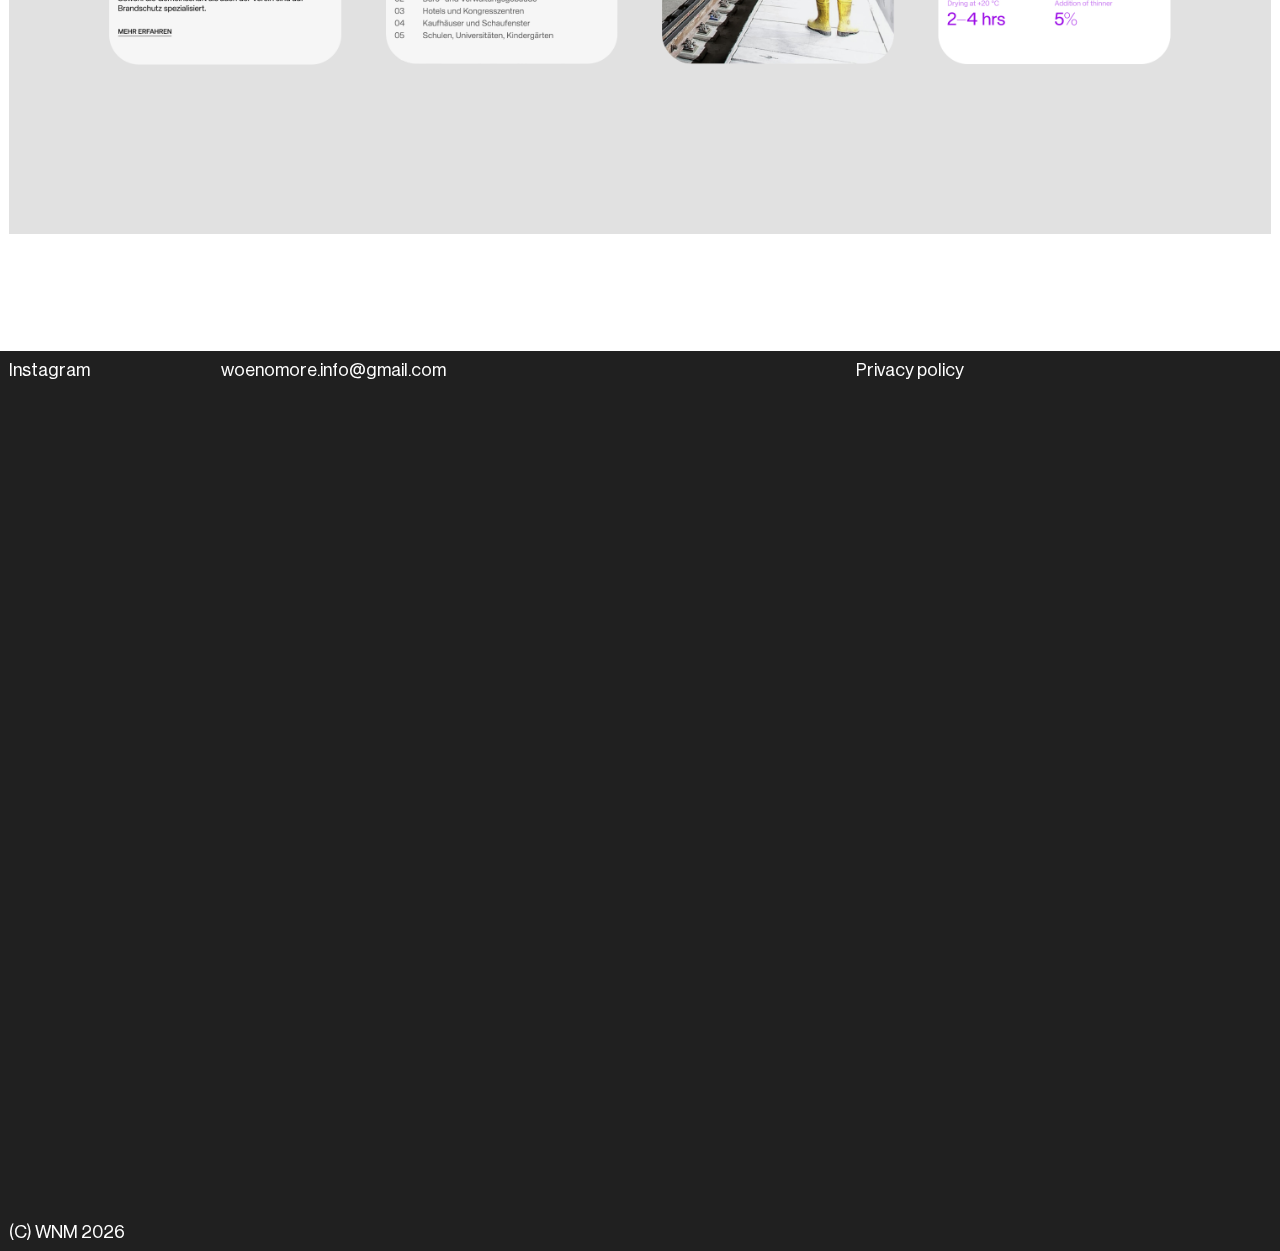
==== commit 20176ea2: "Add files via upload" ====
--- a/projects/audax/index.html
+++ b/projects/audax/index.html
@@ -25,7 +25,7 @@
                             <div class="row">
 										<div class="col-2 col-6-small" style="margin-bottom:0">
                                         
-                                             <span class="logo_ch logotype" style="position:fixed;">woenomore</span>
+                                             <span class="logo_ch logotype" style="position:fixed;">Branding</span>
                                         
                                         </div>
                                         <div class="col-4 col-6-small">
@@ -37,12 +37,7 @@
                                         </div>
                                         <div class="col-6 col-12-small">
                                         
-                                             <ul class="topmenu">
-                                                <li><a href="../../ru/index.html">Работы</a></li>
-                                                <li><a href="../../ru/index.html">Мы</a></li>
-                                                <li><a href="../../ru/index.html">Процесс</a></li>
-                                                <li><a href="../../ru/index.html">Контакты</a></li>
-                                             </ul>
+                                             
                                              
                                         </div>
 						    </div>
@@ -70,36 +65,24 @@
                                         </div>
                                         <div class="col-3 col-6-small">
                                         
+                                             <p
+                                             </p>
+                                        
+                                        </div>
+                                        <div class="col-3 col-6-small">
+                                        
                                              <p>
-                                             <br />
-                                             Бренд дизайн
-                                             <br />
-                                             Дизайн система
-                                             <br />
-                                             Бренд дизайн
                                              </p>
                                         
                                         </div>
-                                        <div class="col-3 col-6-small">
-                                        
-                                             <p>
-                                             <br />
-                                             Бренд дизайн
-                                             <br />
-                                             Дизайн система
-                                             <br />
-                                             Бренд дизайн
-                                             </p>
-                                        
-                                        </div>
-                            </div>
-                            
-                            <hr />
-                            
-                            <div class="row">
-                                        <div class="col-4 col-12-small">
-                                        
-                                              <p>With sun protection films or heat protection coatings from AUDAX, you can sustainably reduce your energy costs. At the same time, they ensure pleasant room temperatures and optimal lighting conditions in your business premises.</p>
+                            </div>
+                            
+                            <hr />
+                            
+                            <div class="row">
+                                        <div class="col-4 col-12-small">
+                                        
+                                              <p></p>
                                         
                                         </div>
                                         <div class="col-8 col-12-small">
@@ -123,7 +106,7 @@
                             <div class="row">
                                         <div class="col-4 col-12-small">
                                         
-                                              <p>With sun protection films or heat protection coatings from AUDAX, you can sustainably reduce your energy costs. At the same time, they ensure pleasant room temperatures and optimal lighting conditions in your business premises.</p>
+                                              <p></p>
                                         
                                         </div>
                                         <div class="col-8 col-12-small">
@@ -138,7 +121,7 @@
                             <div class="row">
                                         <div class="col-4 col-12-small">
                                         
-                                              <p>With sun protection films or heat protection coatings from AUDAX, you can sustainably reduce your energy costs. At the same time, they ensure pleasant room temperatures and optimal lighting conditions in your business premises.</p>
+                                              <p>With sun protection films or heat protection coatings from Audax, you can sustainably reduce your energy costs. At the same time, they ensure pleasant room temperatures and optimal lighting conditions in your business premises.</p>
                                         
                                         </div>
                                         <div class="col-8 col-12-small">
@@ -153,7 +136,7 @@
                             <div class="row">
                                         <div class="col-4 col-12-small">
                                         
-                                              <p>With sun protection films or heat protection coatings from AUDAX, you can sustainably reduce your energy costs. At the same time, they ensure pleasant room temperatures and optimal lighting conditions in your business premises.</p>
+                                              <p></p>
                                         
                                         </div>
                                         <div class="col-8 col-12-small">
@@ -217,309 +200,6 @@
                                         
                                         </div>
                             </div>
-                            
-                            <hr />
-                            
-                            <div class="row">
-                                        <div class="col-12 col-12-small">
-                                        
-                                              <span class="image fit"><img src="imgs/audax_screen_mob_4_2.jpg" onContextMenu="return false;" alt="" /></span>
-                                        
-                                        </div>
-                            </div>
-                            <div class="row">
-                                        <div class="col-4 off-12-small">
-                                        </div>
-										<div class="col-8 col-12-small">
-                                        
-                                              <span class="image fit"><video data-src="imgs/wnm_artos_typography_prev.mp4" data-mobsrc="imgs/wnm_artos_typography_prev.mp4" placeholder="imgs/wnm_artos_video_place.png" autoplay loop muted="" playsinline="" style="background-image: url('imgs/wnm_artos_video_place.png');" src="imgs/wnm_artos_typography_prev.mp4"></video></span>
-                                        
-                                        </div>
-						    </div>
-                            <div class="row">
-                                        <div class="col-12 col-12-small">
-                                        
-                                              <span class="image fit"><img src="imgs/wnm_artos_worker_blanc3.jpg" onContextMenu="return false;" alt="" /></span>
-                                        
-                                        </div>
-						    </div>
-                            <div class="row">
-                                        <div class="col-8 col-12-small">
-                                        
-                                              <span class="image fit"><video data-src="imgs/wnm_artos_colors_prev.mp4" data-mobsrc="imgs/wnm_artos_colors_prev.mp4" placeholder="imgs/wnm_artos_video_place.png" autoplay loop muted="" playsinline="" style="background-image: url('imgs/wnm_artos_video_place.png');" src="imgs/wnm_artos_colors_prev.mp4"></video></span>
-                                        
-                                        </div>
-                            </div>
-                            <div class="row">
-										<div class="col-4 off-12-small">
-                                        </div>
-                                        <div class="col-8 col-12-small">
-                                        
-                                              <span class="image fit"><video data-src="imgs/wnm_artos_posts_video.mp4" data-mobsrc="imgs/wnm_artos_posts_video.mp4" placeholder="imgs/wnm_artos_video_place.png" autoplay loop muted="" playsinline="" style="background-image: url('imgs/wnm_artos_video_place.png');" src="imgs/wnm_artos_posts_video.mp4"></video></span>
-                                        
-                                        </div>
-						    </div>
-                            <div class="row">
-                                        <div class="col-4 off-12-small">
-                                        </div>
-										<div class="col-8 col-12-small">
-                                        
-                                              <span class="image fit"><img src="imgs/wnm_artos_web_laptop.jpg" onContextMenu="return false;" alt="" /></span>
-                                        
-                                        </div>
-						    </div>
-                            <div class="row">
-                                        <div class="col-4 off-12-small">
-                                        </div>
-										<div class="col-8 col-12-small">
-                                        
-                                              <span class="image fit"><img src="imgs/wnm_artos_web_devices_p_ph.jpg" onContextMenu="return false;" alt="" /></span>
-                                        
-                                        </div>
-						    </div>
-                            <div class="row">
-                                        <div class="col-12 col-12-small">
-                                        
-                                              <span class="image fit"><img src="imgs/wnm_artos_web_devices_3p_4ph.jpg" onContextMenu="return false;" alt="" /></span>
-                                        
-                                        </div>
-						    </div>
-                            <div class="row">
-                                        <div class="col-12 col-12-small">
-                                        
-                                              <span class="image fit"><video data-src="imgs/wnm_artos_items_grid.mp4" data-mobsrc="imgs/wnm_artos_items_grid.mp4" placeholder="imgs/wnm_artos_video_place.png" autoplay loop muted="" playsinline="" style="background-image: url('imgs/wnm_artos_video_place.png');" src="imgs/wnm_artos_items_grid.mp4"></video></span>
-                                        
-                                        </div>
-                            </div>
-                            <div class="row upup">
-                                        <div class="col-2 col-12-small">
-                                        
-                                             <hr class="major" />
-                                             <p>Типографика</p>
-                                        
-                                        </div>
-                                        <div class="col-5 col-12-small">
-                                        
-                                             <hr class="major" />
-                                             <p>Какие ваши любимые бренды? У вас, вероятно, их будет несколько. Без сомнения, вы можете довольно легко объяснить, почему вы их любите. Вы также можете описать, как эти бренды относятся к вам и даже как они звучат. Такая узнаваемость является результатом долгосрочной, последовательной коммуникации и поведения бренда. Понимание того, что ожидать от бренда, может быть одной из причин по которой мы его любим.</p>
-                                        
-                                        </div>
-                            </div>
-                            <div class="row">
-                                        <div class="col-12 col-12-small">
-                                        
-                                              <span class="image fit"><img src="imgs/wnm_artos_worker_blanc4.jpg" onContextMenu="return false;" alt="" /></span>
-                                        
-                                        </div>
-						    </div>
-                            <div class="row">
-										<div class="col-5 col-12-small">
-                                        
-                                              <span class="image fit"><img src="imgs/wnm_artos_gloves_logo.jpg" onContextMenu="return false;" alt="" /></span>
-                                        
-                                        </div>
-                                        <div class="col-7 col-12-small">
-                                        
-                                              <span class="image fit"><video data-src="imgs/wnm_artos_banner_worker_w.mp4" data-mobsrc="imgs/wnm_artos_banner_worker_w.mp4" placeholder="imgs/wnm_artos_video_place.png" autoplay loop muted="" playsinline="" style="background-image: url('imgs/wnm_artos_video_place.png');" src="imgs/wnm_artos_banner_worker_w.mp4"></video></span>
-                                        
-                                        </div>
-						    </div>
-                            <div class="row">
-										<div class="col-12 col-12-small">
-                                        
-                                              <span class="image fit"><img src="imgs/wnm_lolo_typography_secondary_font.svg" onContextMenu="return false;" alt="" /></span>
-                                        
-                                        </div>
-						    </div>
-                            <div class="row">
-										<div class="col-12 col-12-small">
-                                        
-                                              <span class="image fit"><img src="imgs/wnm_lolo_webshop_ipad_iphone.jpg" onContextMenu="return false;" alt="" /></span>
-                                        
-                                        </div>
-						    </div>
-                            <div class="row">
-                                        <div class="col-5 off-12-small">
-                                        </div>
-										<div class="col-7 col-12-small">
-                                        
-                                              <span class="image fit"><img src="imgs/wnm_lolo_webshop_ipad_3.jpg" onContextMenu="return false;" alt="" /></span>
-                                        
-                                        </div>
-						    </div>
-                            <div class="row">
-                                        <div class="col-5 off-12-small">
-                                        </div>
-										<div class="col-7 col-12-small">
-                                        
-                                              <span class="image fit"><video data-src="imgs/wnm_lolo_iphone_iso_kos.mp4" placeholder="" autoplay loop muted="" playsinline="" src="imgs/wnm_lolo_iphone_iso_kos.mp4"></video></span>
-                                        
-                                        </div>
-						    </div>
-                            <div class="row">
-                                        <div class="col-5 off-12-small">
-                                        </div>
-										<div class="col-7 col-12-small">
-                                        
-                                              <span class="image fit"><img src="imgs/wnm_lolo_iphone_iso_narrow.jpg" onContextMenu="return false;" alt="" /></span>
-                                        
-                                        </div>
-						    </div>
-                            <div class="row">
-										<div class="col-6 col-12-small">
-                                        
-                                              <span class="image fit"><video data-src="imgs/wnm_lolo_fabric_symbols.mp4" placeholder="" autoplay loop muted="" playsinline="" src="imgs/wnm_lolo_fabric_symbols.mp4"></video></span>
-                                        
-                                        </div>
-                                        <div class="col-6 off-12-small">
-                                        </div>
-						    </div>
-                             
-                            <hr />
-
-                <!-- PARAGRAPH -->
-                            
-                            <div class="row upup">
-                                        <div class="col-2 col-12-small">
-                                        </div>
-										<div class="col-10 col-12-small">
-                                        
-                                             <h1>02. Разработка логотипа &#8212; главного символа и знака бренда.</h1>
-                                             <hr class="major" />
-                                        
-                                        </div>
-                            </div>
-                            <div class="row text">
-                                        <div class="col-2 col-12-small">
-                                        </div>
-                                        <div class="col-5 col-12-small">
-                                        
-                                             <p>Центральной фигурой бренда, конечно является логотип. Он будет появляться практически во всех материалах компании и представлять бренд от первого лица. Мы всегда советуем начать именно с него.
-                                             <br /><br />
-                                             Мы разработаем несколько вариантов логотипа, которые соответствуют стандартам современного дизайна. Будут учтены все актуальные технические требования, как например, масштабирование без искажений. Логотип часто отображается в маленьком размере и при просмотре на смартфонах должен оставаться отчетливым.
-                                             <br /><br />
-                                             На этом этапе мы демонстрируем форму и стиль. Предварительно в каждом из вариантов будут подобраны предварительные графические решения и шрифты, соответствующие строению логотипа. Они не окончательные и будут прорабатываться дальше.</p>
-                                             
-                                        </div>
-						    </div>
-                            
-                            <hr />
-                             
-                <!-- PARAGRAPH -->
-                             
-                            <div class="row">
-                                        <div class="col-2 col-12-small">
-                                        </div>
-                                        <div class="col-10 col-12-small">
-                                        
-                                             <h1>03. Подбор цветовой схемы. Одеваем бренд в подходящую ему одежду.</h1>
-                                             <hr class="major" />
-                                        
-                                        </div>
-                            </div>
-                            <div class="row">
-                                        <div class="col-6 col-12-small">
-                                        </div>
-                                        <div class="col-5 col-12-small">
-                                        
-                                             <p>Подобно наряду, для логотипа подбирается наиболее уместные и выигрышные цвета. Посредствам их он обретает свой стиль и характер.
-                                             <br /><br />
-                                             Следующим шагом в разработке Дизайн системы мы устанавливаем схему цветов, соответствующую основному посланию и тону, с которыми бренд обращается к пользователю.
-                                             <br /><br />
-                                             После утверждения вами логотипа, мы приступим к раскрашиванию бренда в цвета, которые останутся основой системой в оформлении всех графических элементов бренда.</p>
-                                             
-                                        </div>
-						    </div>
-                             
-                            <hr />
-                             
-                <!-- PARAGRAPH -->
-                             
-                            <div class="row">
-                                        <div class="col-2 col-12-small">
-                                        </div>
-										<div class="col-10 col-12-small">
-                                        
-                                             <h1>04. Шрифт &#8212; речь бренда. Должна быть ясной и красивой.</h1>
-                                             <hr class="major" />
-                                        
-                                        </div>
-                            </div>
-                            <div class="row">
-                                        <div class="col-2 col-12-small">
-                                        </div>
-                                        <div class="col-5 col-12-small">
-                                        
-                                             <p>Типографика является важным компонентом визуальной айдентики. Бренд должен уделять большое внимание современному типографскому выражению, но также гарантировать, что в результате не пострадает ясность коммуникации.
-                                             <br /><br />
-                                             Правильно выбранные шрифты обеспечивают визуальную согласованность всей коммуникации и помогают повышать узнаваемость и укреплять бренд.
-                                             <br /><br />
-                                             Мы с особым вниманием относимся к типографике и ставим целью надежно связать их с общим направлением выражения бренда.
-</p>
-                                             
-                                        </div>
-						    </div>
-                             
-                            <hr />
-                             
-                <!-- PARAGRAPH -->
-                             
-                            <div class="row">
-                                        <div class="col-2 col-12-small">
-                                        </div>
-										<div class="col-10 col-12-small">
-                                        
-                                             <h1>05. Установление форм и графических элементов.</h1>
-                                             <hr class="major" />
-                                        
-                                        </div>
-                            </div>
-                            <div class="row">
-                                        <div class="col-6 col-12-small">
-                                        </div>
-                                        <div class="col-5 col-12-small">
-                                        
-                                             <p>То, как оформляется информация о бренде, формирует понимание рынком того, кто вы и чем занимаетесь. Так вы сможете добиться признания и доверия. Графика бренда включает в себя множество элементов, участвующих во всех материалах бренда. Сайт, соцсети, рекламная и печатная продукция должны иметь единый и различаемый образ. Такие элементы как рисунки, иллюстрации, оформление текста, инфографика, кнопки сайта и иконки должны гармонировать друг с другом. 
-                                             <br /><br />
-                                             Для этого мы формируем правила подачи контента. Эта коммуникационная концепция направлена на то, чтобы ее можно было преобразовать в четкие и уверенные макеты.
-                                             <br /><br />
-                                             Дизайн система не будет ограничивать внешний вид и форму бренда, а только направлять и указывать путь в поисках креативных решений.</p>
-                                             
-                                        </div>
-						    </div>
-                             
-                            <hr />
-                             
-                <!-- PARAGRAPH -->
-                             
-                            <div class="row">
-                                        <div class="col-12 col-12-small">
-                                        
-                                              <span class="image fit"><img src="../../images/wb_design_system.png" alt="" /></span>
-                                        
-                                        </div>
-                            </div>
-                            <div class="row upup">
-                                        <div class="col-2 col-12-small">
-                                        </div>
-										<div class="col-10 col-12-small">
-                                        
-                                             <h1>06. Формирование и публикация Дизайн системы. ywoenomore</h1>
-                                             <hr class="major" />
-                                        
-                                        </div>
-                            </div>
-                            <div class="row">
-                                        <div class="col-2 col-12-small">
-                                        </div>
-                                        <div class="col-5 col-12-small">
-                                        
-                                             <p>Дизайн система это руководство по визуальной идентификации. Она содержит обзор элементов дизайна, которые в сочетании создают бренд и инструкции для их использования.
-                                             <br /><br />
-                                             От логотипа &#8212; до правил построения макета. Там будут располагаться все материалы и ресурсы, необходимые для того, чтобы обновленный бренд оставался последовательным и понятным для всех, кто работает с айдентикой компании.</p>
-                                             
-                                        </div>
-						    </div>
                              
                             <hr style="border:none;" />
 						
@@ -529,19 +209,14 @@
 
 
 				<!-- BOTTOM -->
-					<section class="banner style5 color1 orient-left content-align-left image-position-center fullscreen onload-image-fade-in onload-content-fade-right" style="z-index: 1;">
+					<section class="banner style5 invert orient-left content-align-left image-position-center fullscreen onload-image-fade-in onload-content-fade-right" style="z-index: 1;">
 						<div class="content" style="-webkit-transform-style: preserve-3d; -moz-transform-style: preserve-3d; transform-style: preserve-3d;">
                             
                             <div class="row">
 										<div class="col-2 col-12-small">
                                               
-                                              <a href="https://www.instagram.com/webehoove/" target="_blank">Instagram</a>
-                                              
-                                        </div>
-										<div class="col-2 col-12-small">
-                                        
-                                             <a href="https://t.me/Webehoove" target="_blank">Telegram</a>
-                                        
+                                              <a href="" target="_blank">Instagram</a>
+                                              
                                         </div>
                                         <div class="col-6 col-12-small">
                                         
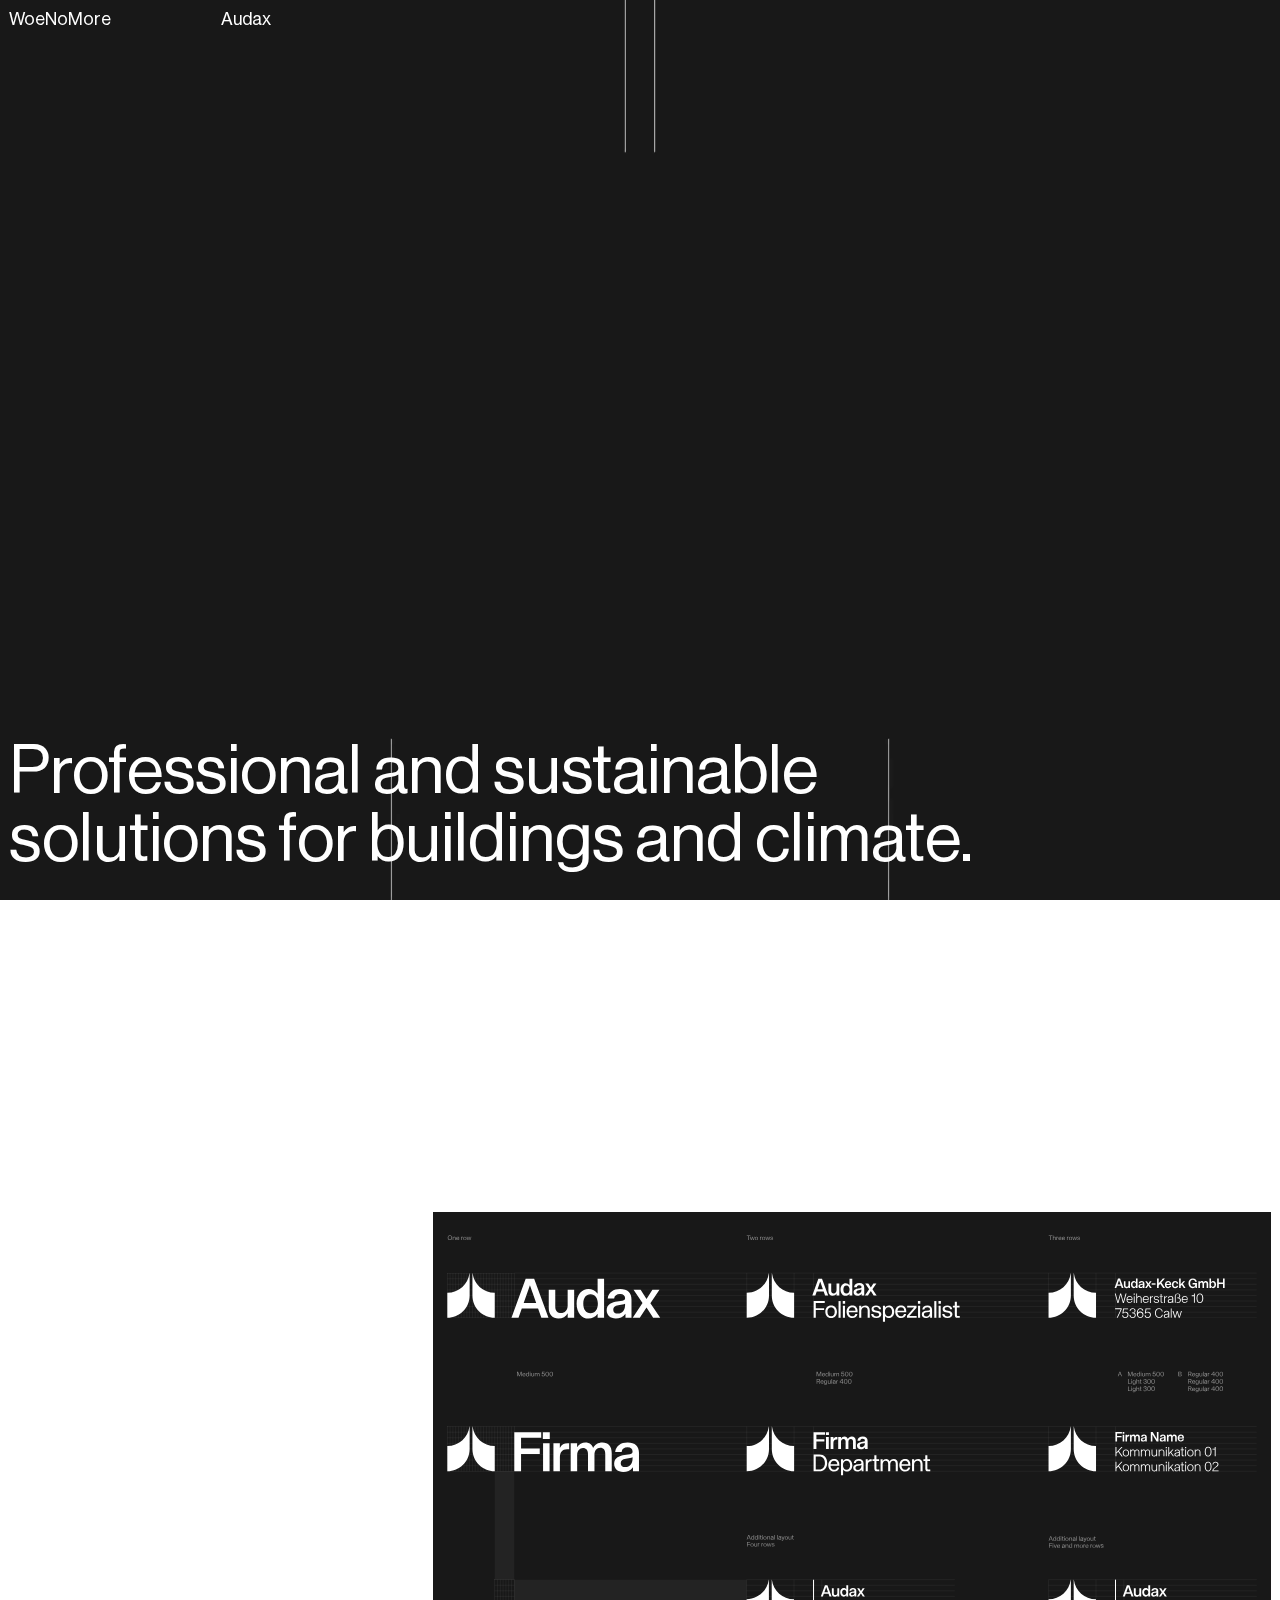
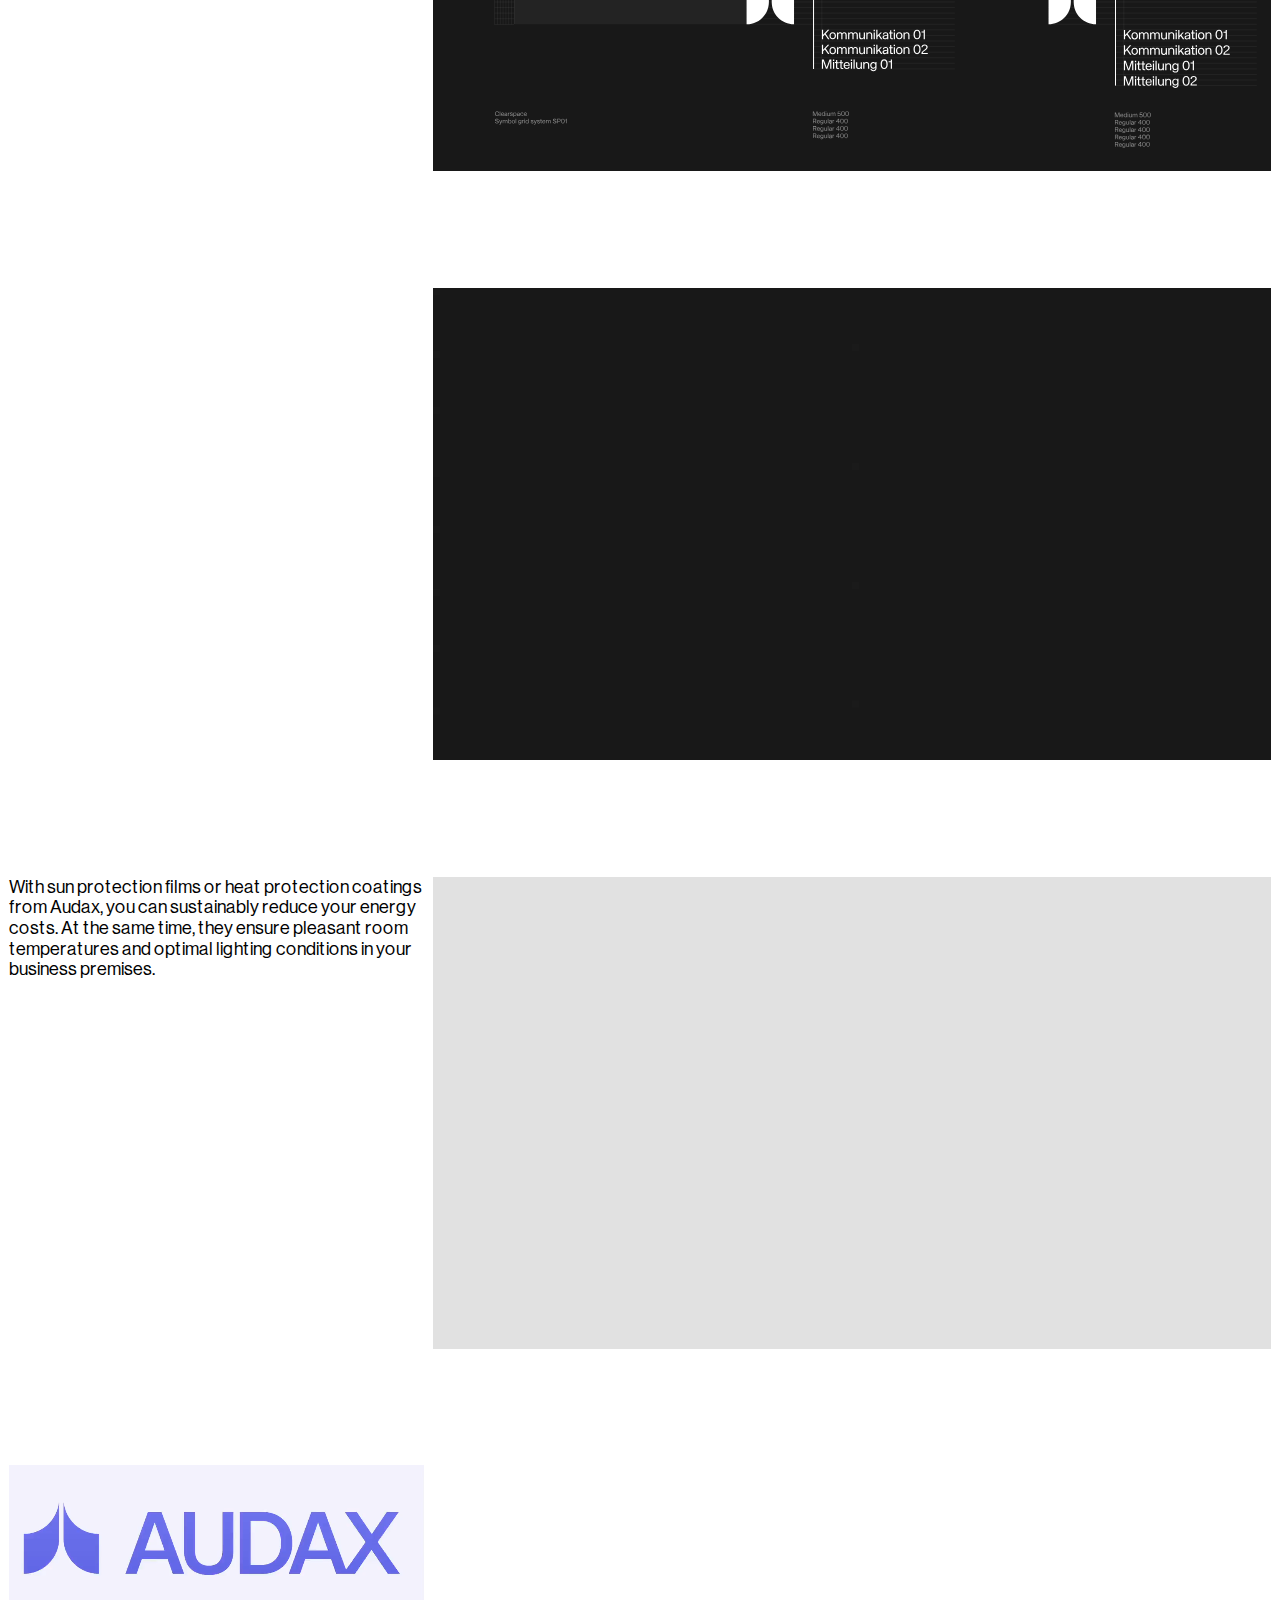
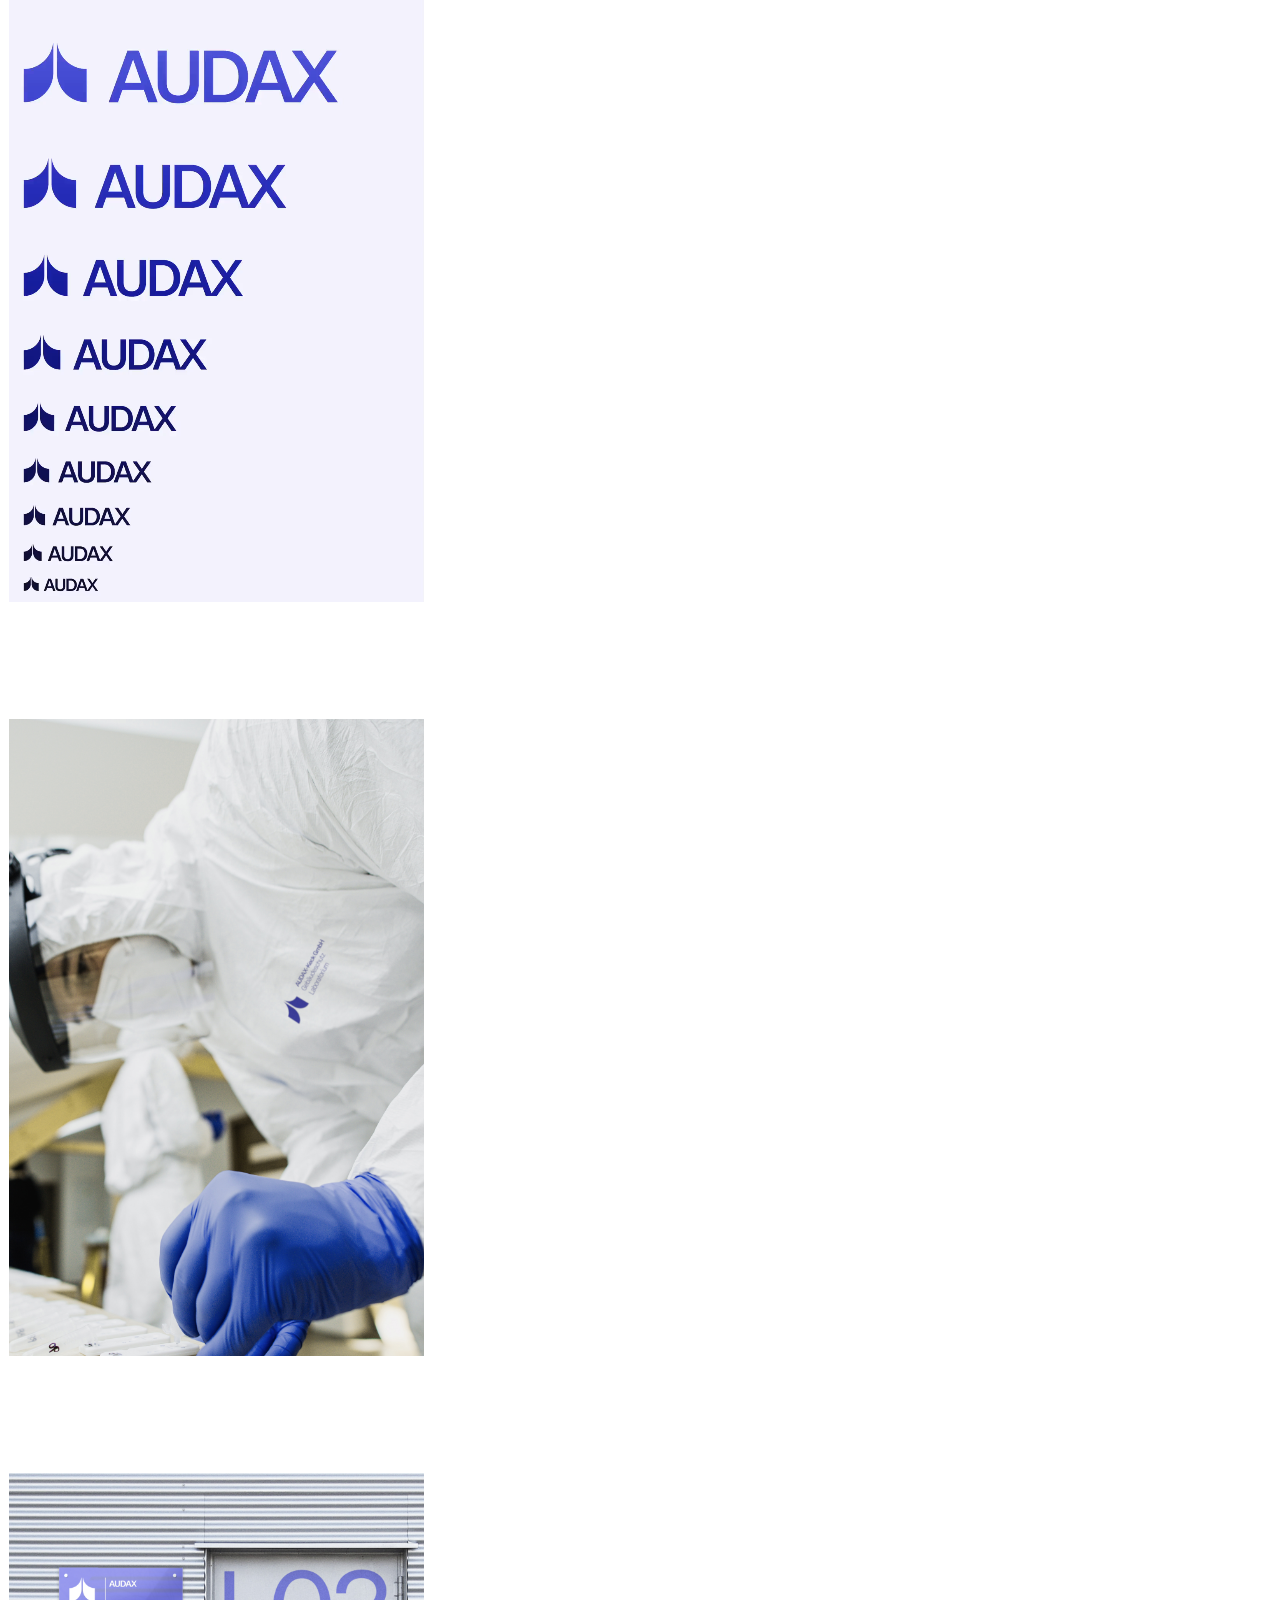
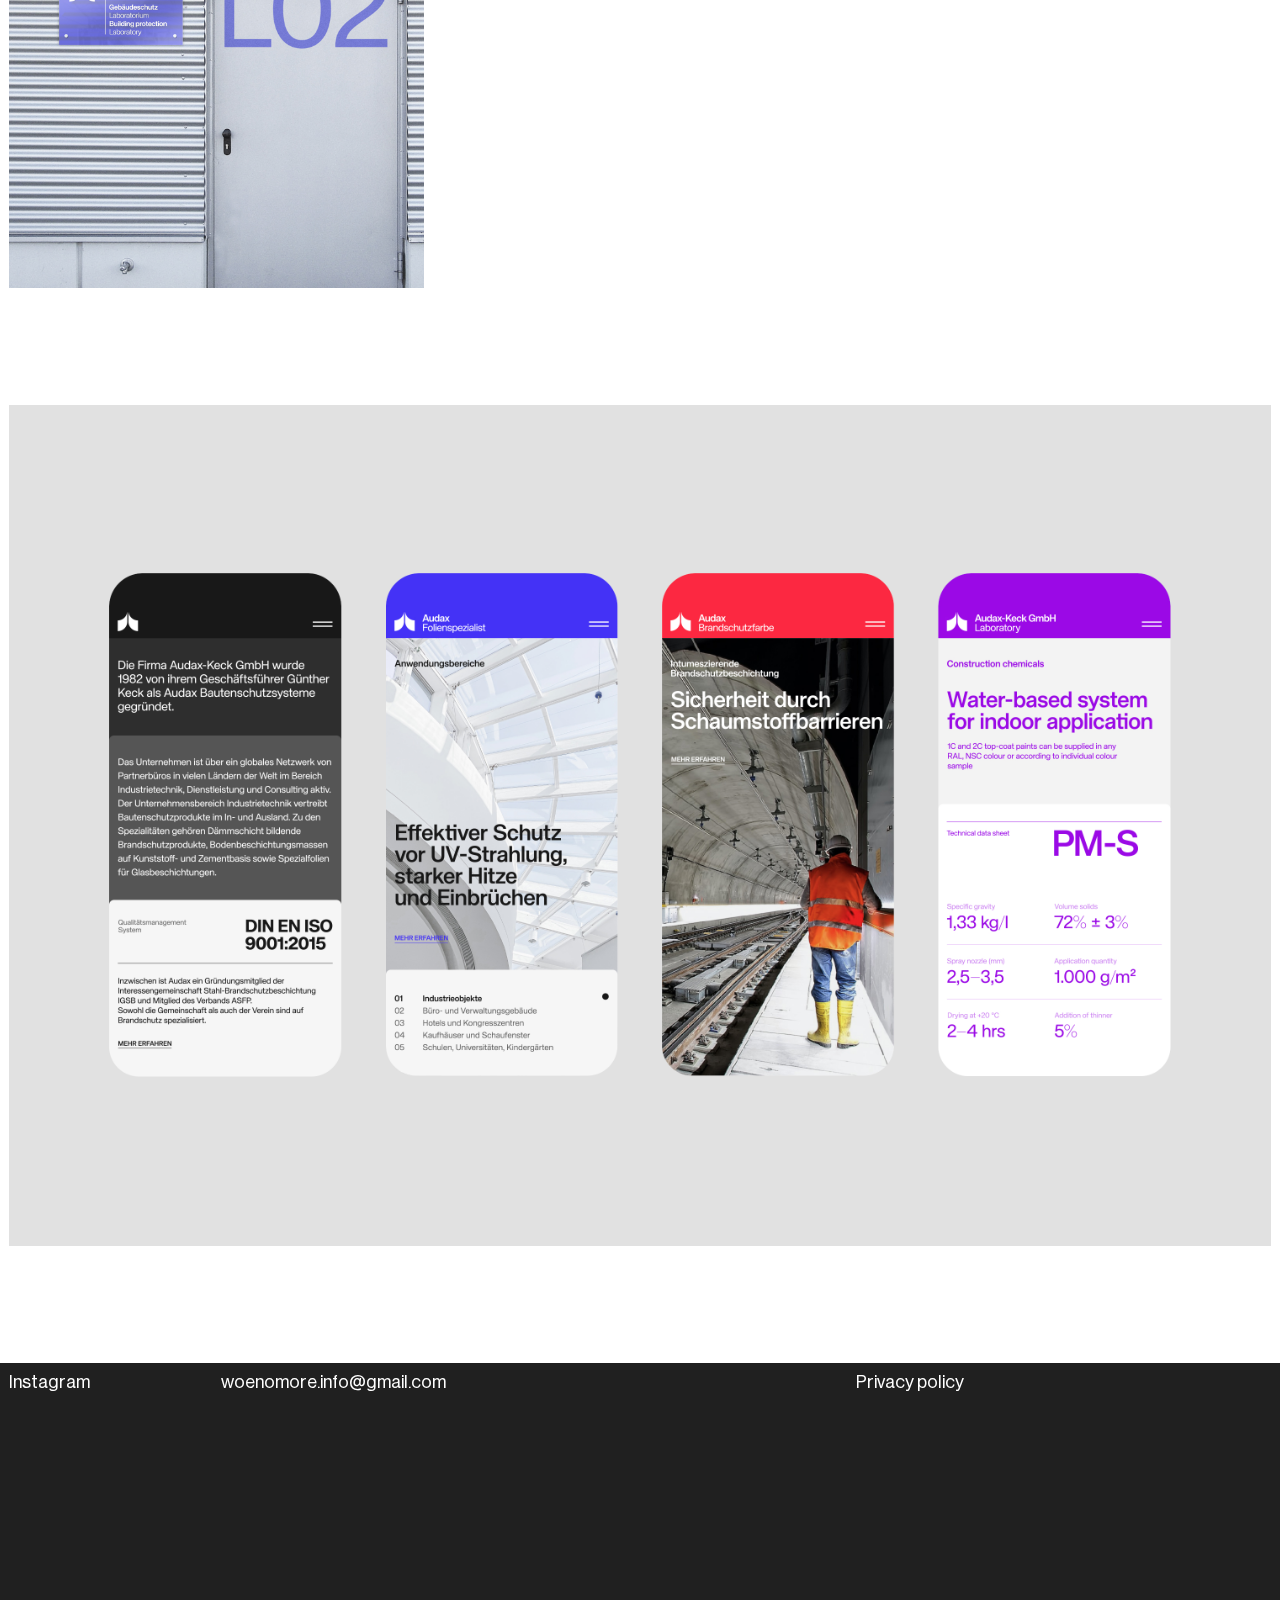
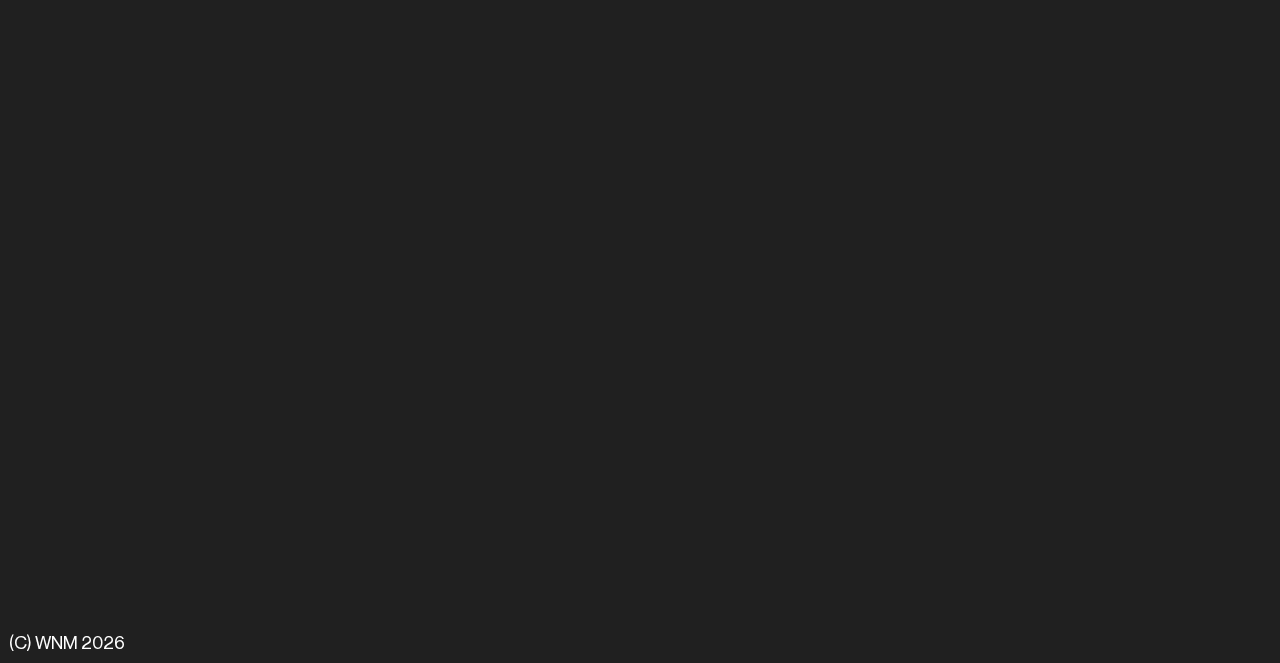
==== commit 2578911f: "Add files via upload" ====
--- a/projects/audax/index.html
+++ b/projects/audax/index.html
@@ -65,16 +65,16 @@
                                         </div>
                                         <div class="col-3 col-6-small">
                                         
-                                             <p
-                                             </p>
-                                        
-                                        </div>
-                                        <div class="col-3 col-6-small">
-                                        
                                              <p>
                                              </p>
                                         
                                         </div>
+                                        <div class="col-3 col-6-small">
+                                        
+                                             <p>
+                                             </p>
+                                        
+                                        </div>
                             </div>
                             
                             <hr />
@@ -127,21 +127,6 @@
                                         <div class="col-8 col-12-small">
                                         
                                               <span class="image fit"><video data-src="imgs/audax_logotype_all_colors.mp4" data-mobsrc="imgs/audax_logotype_all_colors.mp4" placeholder="imgs/wnm_artos_video_place.png" autoplay loop muted="" playsinline="" style="background-image: url('imgs/wnm_artos_video_place.png');" src="imgs/audax_logotype_all_colors.mp4"></video></span>
-                                        
-                                        </div>
-                            </div>
-                            
-                            <hr />
-                            
-                            <div class="row">
-                                        <div class="col-4 col-12-small">
-                                        
-                                              <p></p>
-                                        
-                                        </div>
-                                        <div class="col-8 col-12-small">
-                                        
-                                              <span class="image fit"><video data-src="imgs/audax_logotype_all_colors2.mp4" data-mobsrc="imgs/audax_logotype_all_colors2.mp4" placeholder="imgs/wnm_artos_video_place.png" autoplay loop muted="" playsinline="" style="background-image: url('imgs/wnm_artos_video_place.png');" src="imgs/audax_logotype_all_colors2.mp4"></video></span>
                                         
                                         </div>
                             </div>
